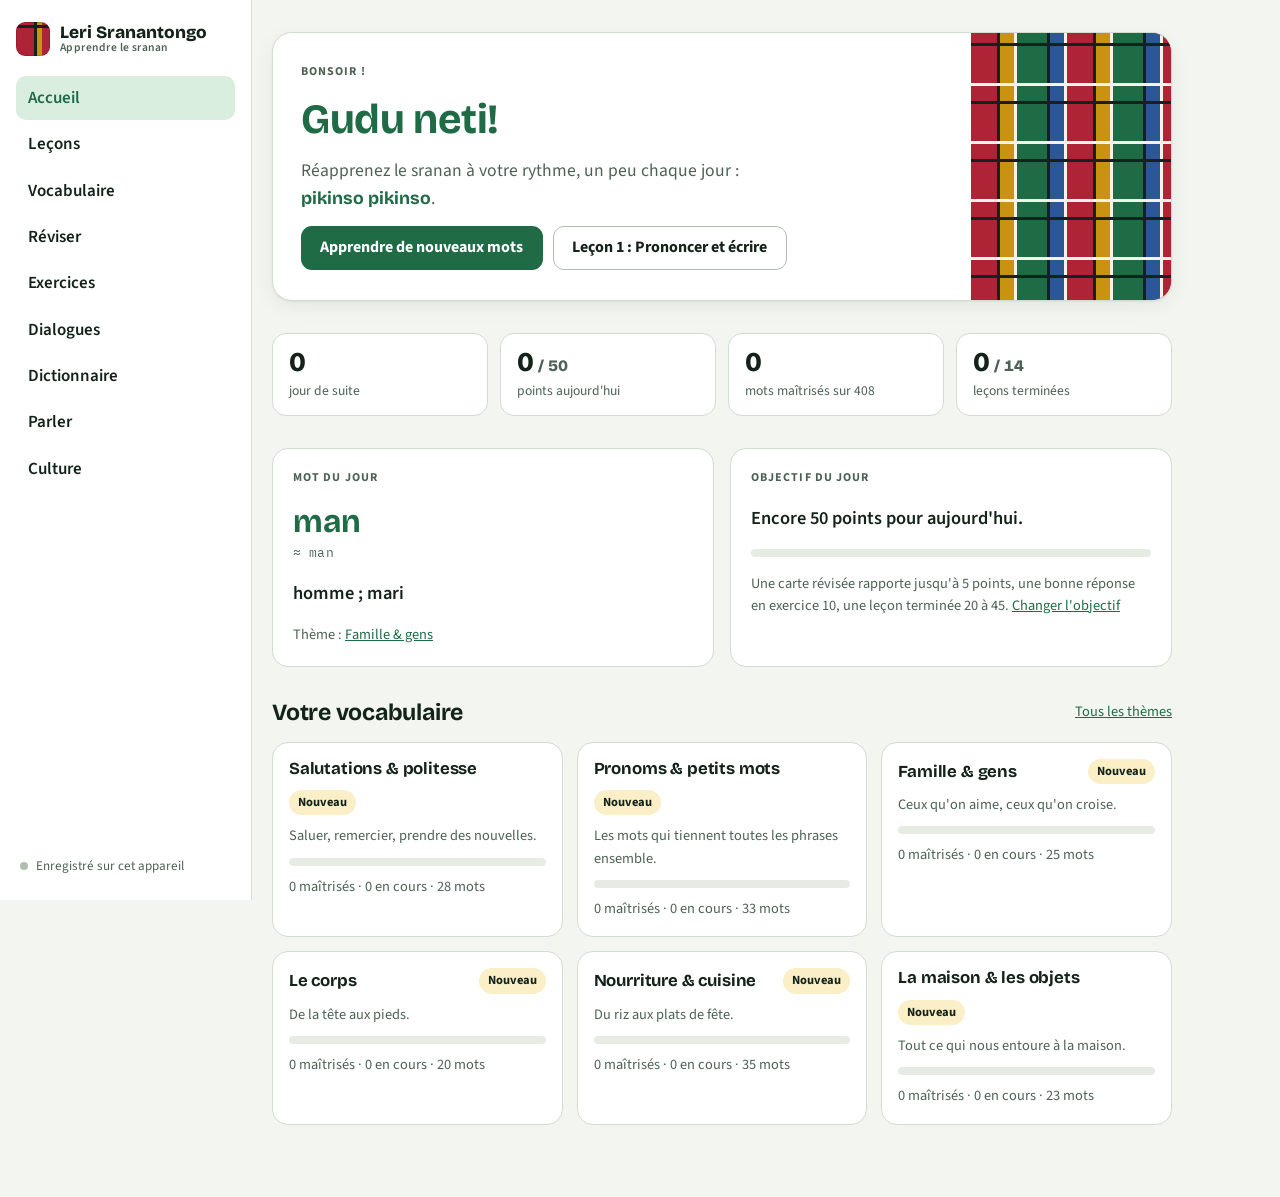
==== index.html @ 4796f10a "Ajoute Leri Sranantongo, une application pour apprendre le sranan tongo Leçons de grammaire, 408 mot" ====
<!doctype html>
<html lang="fr">
<head>
<meta charset="utf-8">
<meta name="viewport" content="width=device-width,initial-scale=1,viewport-fit=cover">
<style>:root{color-scheme:light;padding-top:env(safe-area-inset-top,0px);padding-bottom:env(safe-area-inset-bottom,0px)}body{margin:0;font:14px system-ui,sans-serif}img{max-width:100%}[hidden]{display:none!important}</style>
</head>
<body>
<title>Leri Sranantongo</title>
<meta name="claude:viewport-fit-sides" content="cover">
<meta name="description" content="Apprendre et réviser le sranan tongo depuis le français : leçons, vocabulaire, révision espacée, exercices, dialogues et culture du Suriname.">
<link rel="preconnect" href="https://fonts.googleapis.com">
<link rel="preconnect" href="https://fonts.gstatic.com" crossorigin>
<link rel="stylesheet" href="https://fonts.googleapis.com/css2?family=Bricolage+Grotesque:opsz,wght@12..96,500;12..96,700;12..96,800&family=Source+Sans+3:ital,wght@0,400;0,600;0,700;1,400&family=IBM+Plex+Mono:wght@400;500&display=swap">
<style>
/* Layout: application shell — a rail on wide screens, a sticky tab strip on phones.
   The one bold gesture is the pangi cloth (striped Maroon textile) on the brand mark and the home hero; everything else stays quiet. */
:root{
  --bg:#F2F5F0;
  --surface:#FFFFFF;
  --surface-2:#E6ECE4;
  --line:#D2DCD0;
  --line-strong:#AFBFAE;
  --fg:#14231A;
  --muted:#4D6255;
  --green:#1F6B45;
  --on-green:#FFFFFF;
  --green-soft:#D9EEDF;
  --red:#AE2436;
  --red-soft:#F8DFE2;
  --gold:#C99312;
  --gold-soft:#FBEFC8;
  --blue:#2B5797;
  --cloth-ink:#17211B;
  --cloth-paper:#F7F3E8;
  --focus:#C99312;
  --shadow:0 1px 2px rgba(20,35,26,.06),0 6px 20px rgba(20,35,26,.06);
  --font-display:"Bricolage Grotesque","Segoe UI",system-ui,-apple-system,sans-serif;
  --font-body:"Source Sans 3",system-ui,-apple-system,"Segoe UI",Roboto,sans-serif;
  --font-mono:"IBM Plex Mono",ui-monospace,SFMono-Regular,Menlo,Consolas,monospace;
}
@media (prefers-color-scheme: dark){
  :root:not([data-theme="light"]){
    --bg:#0D1611; --surface:#142019; --surface-2:#1B2A21; --line:#26372C; --line-strong:#3A5042;
    --fg:#E5EEE7; --muted:#9BB1A3; --green:#5DBE86; --on-green:#07130C; --green-soft:#16301F;
    --red:#EE6F7D; --red-soft:#3A1A20; --gold:#F0C446; --gold-soft:#372D12; --blue:#7EA3E0;
    --cloth-ink:#0A0F0C; --cloth-paper:#E9E3D2; --focus:#F0C446;
    --shadow:0 1px 2px rgba(0,0,0,.3),0 8px 24px rgba(0,0,0,.25);
    color-scheme:dark;
  }
}
:root[data-theme="dark"]{
  --bg:#0D1611; --surface:#142019; --surface-2:#1B2A21; --line:#26372C; --line-strong:#3A5042;
  --fg:#E5EEE7; --muted:#9BB1A3; --green:#5DBE86; --on-green:#07130C; --green-soft:#16301F;
  --red:#EE6F7D; --red-soft:#3A1A20; --gold:#F0C446; --gold-soft:#372D12; --blue:#7EA3E0;
  --cloth-ink:#0A0F0C; --cloth-paper:#E9E3D2; --focus:#F0C446;
  --shadow:0 1px 2px rgba(0,0,0,.3),0 8px 24px rgba(0,0,0,.25);
  color-scheme:dark;
}

*,*::before,*::after{box-sizing:border-box}
html{-webkit-text-size-adjust:100%}
body{background:var(--bg);color:var(--fg);font-family:var(--font-body);font-size:17px;line-height:1.55;margin:0}
h1,h2,h3{font-family:var(--font-display);line-height:1.15;text-wrap:balance;margin:0;letter-spacing:-.01em}
h1{font-size:clamp(1.9rem,4.4vw,2.6rem);font-weight:800}
h2{font-size:1.45rem;font-weight:700}
h3{font-size:1.12rem;font-weight:700}
p{margin:0}
a{color:var(--green)}
button{font:inherit;color:inherit}
:is(a,button,input,select,textarea,[tabindex]):focus-visible{outline:3px solid var(--focus);outline-offset:2px;border-radius:8px}
.muted{color:var(--muted)}
.small{font-size:.9rem}
.eyebrow{font-size:.75rem;font-weight:700;letter-spacing:.09em;text-transform:uppercase;color:var(--muted)}
.sr{font-family:var(--font-display);font-weight:700;color:var(--green)}
.pron{font-family:var(--font-mono);font-size:.8rem;color:var(--muted);letter-spacing:.01em}
.stack{display:flex;flex-direction:column;gap:16px}
.stack-lg{display:flex;flex-direction:column;gap:32px}
.row{display:flex;flex-wrap:wrap;gap:10px;align-items:center}
.spread{display:flex;flex-wrap:wrap;gap:12px;align-items:center;justify-content:space-between}
.prose{max-width:66ch}
div.prose,ol.prose{display:flex;flex-direction:column;gap:12px}
.prose b{font-weight:700}

/* Shell */
.shell{display:grid;grid-template-columns:252px minmax(0,1fr);min-height:100vh}
.rail{position:sticky;top:env(safe-area-inset-top,0px);height:100vh;align-self:start;display:flex;flex-direction:column;gap:20px;
  background:var(--surface);border-right:1px solid var(--line);
  padding-block:22px 18px;padding-left:max(16px,env(safe-area-inset-left,0px));padding-right:16px;overflow-y:auto}
.brand-row{display:flex;align-items:center;justify-content:space-between;gap:10px}
.brand{display:flex;align-items:center;gap:10px;text-decoration:none;color:var(--fg)}
.brand-mark{width:34px;height:34px;border-radius:9px;flex:none;box-shadow:inset 0 0 0 1px rgba(0,0,0,.15)}
.brand-name{font-family:var(--font-display);font-weight:800;font-size:1.08rem;line-height:1.05}
.brand-name small{display:block;font-family:var(--font-body);font-weight:600;font-size:.72rem;color:var(--muted);letter-spacing:.04em}
.nav{display:flex;flex-direction:column;gap:2px}
.nav a{display:flex;align-items:center;gap:10px;padding:9px 12px;border-radius:10px;text-decoration:none;color:var(--fg);font-weight:600;white-space:nowrap}
.nav a:hover{background:var(--surface-2)}
.nav a[aria-current="page"]{background:var(--green-soft);color:var(--green)}
.nav .badge{margin-left:auto;font-size:.72rem;font-weight:700;background:var(--red);color:#fff;border-radius:99px;padding:1px 7px;font-variant-numeric:tabular-nums}
.sync{margin-top:auto;display:flex;align-items:center;gap:8px;font-size:.82rem;color:var(--muted);background:none;border:0;padding:6px 4px;cursor:pointer;text-align:left}
.sync i{width:8px;height:8px;border-radius:50%;background:var(--line-strong);flex:none}
.sync[data-s="synced"] i{background:var(--green)}
.sync[data-s="connecting"] i,.sync[data-s="slow"] i{background:var(--gold)}
.sync[data-s="error"] i{background:var(--red)}
.view{width:100%;max-width:940px;padding-block:32px 72px;padding-left:max(20px,env(safe-area-inset-left,0px));padding-right:max(20px,env(safe-area-inset-right,0px));outline:none}

@media (max-width:860px){
  body::before{content:"";position:fixed;inset:0 0 auto;height:env(safe-area-inset-top,0px);z-index:30;background:var(--surface)}
  .shell{display:block}
  .rail{height:auto;z-index:20;gap:8px;border-right:0;border-bottom:1px solid var(--line);
    padding-block:10px 0;padding-left:max(16px,env(safe-area-inset-left,0px));padding-right:max(16px,env(safe-area-inset-right,0px));overflow:visible}
  .brand-mark{width:28px;height:28px;border-radius:7px}
  .nav{flex-direction:row;overflow-x:auto;gap:4px;padding-bottom:8px;scrollbar-width:none;margin-inline:-4px}
  .nav::-webkit-scrollbar{display:none}
  .nav a{padding:7px 12px;font-size:.95rem}
  .sync{margin-top:0;padding:4px 0}
  .sync span{display:none}
  .sync.rail-sync{display:none}
  .view{padding-block:22px 56px;padding-left:max(16px,env(safe-area-inset-left,0px));padding-right:max(16px,env(safe-area-inset-right,0px))}
}
@media (min-width:861px){ .sync.top-sync{display:none} }

/* Pangi cloth */
.cloth{
  background-color:var(--red);
  background-image:
    repeating-linear-gradient(0deg,transparent 0 22px,var(--cloth-ink) 22px 25px,transparent 25px 40px,var(--cloth-paper) 40px 43px,transparent 43px 58px),
    repeating-linear-gradient(90deg,var(--red) 0 26px,var(--cloth-ink) 26px 29px,var(--gold) 29px 43px,var(--cloth-paper) 43px 46px,var(--green) 46px 76px,var(--cloth-ink) 76px 79px,var(--blue) 79px 93px,var(--cloth-paper) 93px 96px);
}
.brand-mark.cloth{background-size:auto;background-position:-8px -6px}

/* Buttons & chips */
.btn{display:inline-flex;align-items:center;justify-content:center;gap:.5em;font-weight:700;font-size:1rem;line-height:1.1;
  padding:.78em 1.15em;border-radius:11px;border:1.5px solid transparent;background:var(--green);color:var(--on-green);cursor:pointer;text-decoration:none}
.btn:hover{filter:brightness(1.07)}
.btn.ghost{background:transparent;color:var(--fg);border-color:var(--line-strong)}
.btn.ghost:hover{background:var(--surface-2);filter:none}
.btn.danger{background:var(--red);color:#fff}
.btn.sm{padding:.5em .85em;font-size:.92rem;border-radius:9px}
.btn[disabled]{opacity:.45;cursor:not-allowed;filter:none}
.chip{display:inline-flex;align-items:center;gap:6px;padding:7px 12px;border-radius:99px;border:1.5px solid var(--line-strong);background:var(--surface);cursor:pointer;font-weight:600;font-size:.92rem}
.chip[aria-pressed="true"]{background:var(--green);border-color:var(--green);color:var(--on-green)}
.seg{display:inline-flex;border:1.5px solid var(--line-strong);border-radius:11px;overflow:hidden;flex-wrap:wrap}
.seg button{border:0;background:transparent;padding:8px 14px;font-weight:600;cursor:pointer;font-size:.92rem}
.seg button[aria-pressed="true"]{background:var(--green);color:var(--on-green)}

/* Surfaces */
.panel{background:var(--surface);border:1px solid var(--line);border-radius:16px;padding:20px}
.grid2{display:grid;grid-template-columns:repeat(2,minmax(0,1fr));gap:16px}
.grid3{display:grid;grid-template-columns:repeat(3,minmax(0,1fr));gap:14px}
@media (max-width:720px){.grid2,.grid3{grid-template-columns:minmax(0,1fr)}}
.bar{height:8px;border-radius:99px;background:var(--surface-2);overflow:hidden}
.bar>i{display:block;height:100%;background:var(--green);border-radius:99px;transition:width .4s ease}
.bar.gold>i{background:var(--gold)}
.dots{display:inline-flex;gap:3px;vertical-align:middle}
.dots i{width:7px;height:7px;border-radius:50%;background:var(--line)}
.dots i.on{background:var(--green)}
.pill{display:inline-flex;align-items:center;gap:6px;font-size:.78rem;font-weight:700;padding:3px 9px;border-radius:99px;background:var(--surface-2);color:var(--muted)}
.pill.ok{background:var(--green-soft);color:var(--green)}
.pill.new{background:var(--gold-soft);color:var(--fg)}
.pill.warn{background:var(--red-soft);color:var(--red)}
.note{border-left:3px solid var(--gold);background:var(--gold-soft);padding:12px 14px;border-radius:0 12px 12px 0}
.empty{padding:28px;text-align:center;border:1.5px dashed var(--line-strong);border-radius:16px;color:var(--muted)}

/* Home */
.hero{display:grid;grid-template-columns:minmax(0,1fr) 200px;border-radius:20px;overflow:hidden;background:var(--surface);border:1px solid var(--line);box-shadow:var(--shadow)}
.hero-text{padding:30px 28px;display:flex;flex-direction:column;gap:14px}
.hero-text .lead{font-size:1.1rem;color:var(--muted);max-width:52ch}
.hero .cloth{min-height:100%}
@media (max-width:720px){.hero{grid-template-columns:minmax(0,1fr)}.hero .cloth{min-height:64px;order:-1}.hero-text{padding:22px 18px}}
.stats{display:grid;grid-template-columns:repeat(4,minmax(0,1fr));gap:12px}
@media (max-width:720px){.stats{grid-template-columns:repeat(2,minmax(0,1fr))}}
.stat{background:var(--surface);border:1px solid var(--line);border-radius:14px;padding:14px 16px;display:flex;flex-direction:column;gap:2px}
.stat b{font-family:var(--font-display);font-size:1.7rem;font-weight:800;font-variant-numeric:tabular-nums;line-height:1.1}
.stat span{font-size:.85rem;color:var(--muted)}
.wotd .sr{font-size:2rem;line-height:1.1}
.celebr{display:grid;grid-template-columns:auto minmax(0,1fr);gap:16px;align-items:center}
.celebr .num{font-family:var(--font-display);font-weight:800;font-size:2.2rem;color:var(--red);font-variant-numeric:tabular-nums;line-height:1}
.celebr .num small{display:block;font-size:.75rem;font-family:var(--font-body);color:var(--muted);font-weight:700;letter-spacing:.06em;text-transform:uppercase}

/* Lists */
.list{display:flex;flex-direction:column;border:1px solid var(--line);border-radius:16px;background:var(--surface);overflow:hidden}
.list>*{padding:14px 18px;border-top:1px solid var(--line)}
.list>*:first-child{border-top:0}
.lrow{display:grid;grid-template-columns:minmax(0,1fr) auto;gap:12px;align-items:center;text-decoration:none;color:inherit}
a.lrow:hover{background:var(--surface-2)}
.lnum{font-family:var(--font-mono);font-size:.8rem;color:var(--muted);font-variant-numeric:tabular-nums}
.word{display:grid;grid-template-columns:minmax(0,1fr) minmax(0,1fr) auto;gap:6px 16px;align-items:baseline}
.word .sr{font-size:1.08rem}
.word .fr{min-width:0}
.word .nt{grid-column:1 / -1;font-size:.88rem;color:var(--muted)}
@media (max-width:600px){.word{grid-template-columns:minmax(0,1fr) auto}.word .dots{grid-column:2;grid-row:1}.word .fr{grid-column:1 / -1}}
.theme-card{display:flex;flex-direction:column;gap:10px;text-decoration:none;color:inherit;background:var(--surface);border:1px solid var(--line);border-radius:16px;padding:16px}
.theme-card:hover{border-color:var(--line-strong)}
.theme-card h3{font-size:1.05rem}
.letter{font-family:var(--font-display);font-weight:800;color:var(--muted);font-size:.95rem;background:var(--surface-2)!important;padding-block:6px!important}

/* Lessons */
.lesson-body h3{margin-top:10px}
.ex{list-style:none;margin:0;padding:0;display:flex;flex-direction:column;border:1px solid var(--line);border-radius:14px;background:var(--surface);overflow:hidden}
.ex li{display:grid;grid-template-columns:minmax(0,1.1fr) minmax(0,1fr);gap:4px 18px;padding:11px 16px;border-top:1px solid var(--line);align-items:baseline}
.ex li:first-child{border-top:0}
.ex .s{display:flex;flex-direction:column;gap:1px;min-width:0}
.ex .sr{font-size:1.05rem}
@media (max-width:600px){.ex li{grid-template-columns:minmax(0,1fr)}}
.tbl{overflow-x:auto;border:1px solid var(--line);border-radius:14px;background:var(--surface)}
.tbl table{border-collapse:collapse;width:100%}
.tbl th,.tbl td{padding:9px 12px;text-align:left;border-top:1px solid var(--line);vertical-align:top}
.tbl thead th{border-top:0;font-size:.8rem;text-transform:uppercase;letter-spacing:.06em;color:var(--muted);background:var(--surface-2)}
.tbl td.sr{font-size:1.02rem}

/* Exercises */
.qwrap{max-width:640px;display:flex;flex-direction:column;gap:18px}
.qhead{display:flex;align-items:center;gap:12px}
.qhead .bar{flex:1}
.qprompt{font-family:var(--font-display);font-weight:800;font-size:clamp(1.6rem,5vw,2.3rem);line-height:1.15;text-wrap:balance}
.qprompt.sr{color:var(--green)}
.opts{display:grid;gap:10px}
.opt{display:flex;align-items:center;gap:12px;width:100%;text-align:left;padding:14px 16px;border-radius:13px;border:1.5px solid var(--line-strong);background:var(--surface);cursor:pointer;font-size:1.05rem;font-weight:600}
.opt:hover:not([disabled]){border-color:var(--green)}
.opt kbd{font-family:var(--font-mono);font-size:.75rem;color:var(--muted);border:1px solid var(--line);border-radius:6px;padding:1px 6px;flex:none}
.opt.sr-opt{font-family:var(--font-display);color:var(--green)}
.opt.ok{background:var(--green-soft);border-color:var(--green)}
.opt.bad{background:var(--red-soft);border-color:var(--red)}
.opt[disabled]{cursor:default}
.feedback{padding:14px 16px;border-radius:13px;display:flex;flex-direction:column;gap:4px}
.feedback.ok{background:var(--green-soft)}
.feedback.bad{background:var(--red-soft)}
.feedback b{font-family:var(--font-display)}
.tin{width:100%;font:600 1.2rem var(--font-body);padding:14px 16px;border-radius:13px;border:1.5px solid var(--line-strong);background:var(--surface);color:var(--fg)}
.tin:focus{border-color:var(--green);outline:none}
.tokens{display:flex;flex-wrap:wrap;gap:8px;min-height:56px;padding:10px;border-radius:13px;border:1.5px dashed var(--line-strong);background:var(--surface)}
.tokens.pool{border-style:solid;background:var(--surface-2);border-color:transparent}
.tok{font-family:var(--font-display);font-weight:700;font-size:1.05rem;padding:8px 13px;border-radius:10px;border:1.5px solid var(--line-strong);background:var(--surface);color:var(--green);cursor:pointer}
.tok[disabled]{opacity:.25;cursor:default}

/* Flashcards */
.flash{min-height:260px;display:flex;flex-direction:column;justify-content:center;align-items:center;gap:12px;text-align:center;background:var(--surface);border:1px solid var(--line);border-radius:20px;padding:34px 22px;box-shadow:var(--shadow)}
.flash .big{font-family:var(--font-display);font-weight:800;font-size:clamp(2rem,7vw,3.2rem);line-height:1.1;text-wrap:balance}
.flash .big.sr{color:var(--green)}
.flash .ans{display:flex;flex-direction:column;gap:6px;align-items:center;padding-top:14px;border-top:1px solid var(--line);width:100%;max-width:440px}
.flash .ans .main{font-size:1.35rem;font-weight:700}
.grades{display:grid;grid-template-columns:repeat(3,minmax(0,1fr));gap:10px}
.grades .btn{flex-direction:column;gap:2px;padding:.8em .5em}
.grades .btn small{font-weight:600;font-size:.75rem;opacity:.85}
.g-again{background:var(--red)!important;color:#fff!important}
.g-hard{background:var(--gold)!important;color:#1a1405!important}

/* Dialogues */
.dlg{display:flex;flex-direction:column;gap:12px}
.line{display:grid;grid-template-columns:96px minmax(0,1fr);gap:12px;align-items:start}
.line .who{font-weight:700;font-size:.85rem;color:var(--muted);padding-top:12px;text-align:right}
.bubble{background:var(--surface);border:1px solid var(--line);border-radius:4px 16px 16px 16px;padding:11px 15px;display:flex;flex-direction:column;gap:3px;cursor:pointer;text-align:left;width:100%}
.line.b .bubble{background:var(--green-soft);border-color:transparent}
.bubble .sr{font-size:1.08rem}
.bubble .fr{color:var(--muted)}
.bubble .hid{color:var(--muted);font-style:italic;font-size:.9rem}
@media (max-width:600px){.line{grid-template-columns:minmax(0,1fr)}.line .who{text-align:left;padding-top:0}}

/* Talk */
.talk-log{display:flex;flex-direction:column;gap:14px}
.msg{max-width:88%;display:flex;flex-direction:column;gap:6px;padding:13px 16px;border-radius:16px}
.msg.me{align-self:flex-end;background:var(--green);color:var(--on-green);border-radius:16px 4px 16px 16px}
.msg.ai{align-self:flex-start;background:var(--surface);border:1px solid var(--line);border-radius:4px 16px 16px 16px}
.msg.ai .sr{font-size:1.1rem}
.msg .lbl{font-size:.7rem;font-weight:700;letter-spacing:.08em;text-transform:uppercase;color:var(--muted)}
.msg .tip{background:var(--gold-soft);border-radius:10px;padding:8px 11px;font-size:.95rem}
.composer{display:flex;gap:10px;align-items:flex-end}
.composer textarea{flex:1;min-width:0;resize:vertical;min-height:52px;max-height:200px;font:1.05rem/1.4 var(--font-body);padding:13px 15px;border-radius:13px;border:1.5px solid var(--line-strong);background:var(--surface);color:var(--fg)}
.composer textarea:focus{border-color:var(--green);outline:none}
.typing{color:var(--muted);font-style:italic}

/* Dico */
.search{position:relative}
.search input{width:100%;font:600 1.1rem var(--font-body);padding:14px 16px;border-radius:13px;border:1.5px solid var(--line-strong);background:var(--surface);color:var(--fg)}
.search input:focus{border-color:var(--green);outline:none}

/* Culture */
.proverb{display:flex;flex-direction:column;gap:6px;padding:18px 20px;border-radius:16px;background:var(--surface);border:1px solid var(--line)}
.proverb .sr{font-size:1.25rem;line-height:1.25}
.anthem{padding:22px;border-radius:16px;background:var(--surface);border:1px solid var(--line);display:flex;flex-direction:column;gap:6px}
.anthem .sr{font-size:1.3rem;line-height:1.3}

@media (prefers-reduced-motion:reduce){*{transition:none!important;animation:none!important}}
.fade{animation:fade .25s ease}
@keyframes fade{from{opacity:.4;transform:translateY(4px)}to{opacity:1;transform:none}}
</style>

<div class="shell">
  <aside class="rail">
    <div class="brand-row">
      <a class="brand" href="#accueil" aria-label="Leri Sranantongo, accueil">
        <span class="brand-mark cloth" aria-hidden="true"></span>
        <span class="brand-name">Leri Sranantongo<small>Apprendre le sranan</small></span>
      </a>
      <button class="sync top-sync" type="button" data-act="go-settings" data-s="local" title="Où est enregistrée ma progression ?"><i></i><span></span></button>
    </div>
    <nav class="nav" id="nav" aria-label="Sections"></nav>
    <button class="sync rail-sync" type="button" data-act="go-settings" data-s="local"><i></i><span>Enregistré sur cet appareil</span></button>
  </aside>
  <main id="view" class="view" tabindex="-1">
    <noscript><p>Leri Sranantongo a besoin de JavaScript pour fonctionner.</p></noscript>
  </main>
</div>

<script>
/* =========================================================================
   CONTENU — orthographe officielle du sranan (1986).
   Format d'un mot : [sranan, français, note facultative]
   ========================================================================= */
const THEMES = [
 { id:"salut", name:"Salutations & politesse", lead:"Saluer, remercier, prendre des nouvelles.", words:[
  ["odi","bonjour, salut"],
  ["fa waka?","comment ça va ?","litt. « comment ça marche ? »"],
  ["fa yu tan?","comment vas-tu ?","litt. « comment restes-tu ? »"],
  ["mi de","je vais bien","litt. « je suis là » : la réponse courante à « fa waka? »"],
  ["a bun","ça va, c'est bien"],
  ["gudu mamanten","bonjour (le matin)"],
  ["gudu bakadina","bon après-midi"],
  ["gudu neti","bonsoir, bonne nuit"],
  ["tangi","merci"],
  ["grantangi","merci beaucoup","litt. « grand merci »"],
  ["danki","merci","emprunt au néerlandais"],
  ["mi e begi yu","s'il te plaît","litt. « je te prie »"],
  ["pardon","pardon, excusez-moi"],
  ["ai","oui"],
  ["no","non"],
  ["kande","peut-être"],
  ["adyosi","au revoir"],
  ["te tamara","à demain"],
  ["te bakaten","à plus tard"],
  ["waka bun","bonne route, prends soin de toi","litt. « marche bien »"],
  ["no span","pas de souci, pas de stress"],
  ["misi","madame","titre de politesse : « misi Wilma »"],
  ["masra","monsieur ; mari","titre de politesse : « masra Ronald »"],
  ["san na yu nen?","comment t'appelles-tu ?","litt. « quel est ton nom ? »"],
  ["pe yu komoto?","d'où viens-tu ?"],
  ["pe yu e libi?","où habites-tu ?"],
  ["mi breiti fu sabi yu","enchanté(e)","litt. « je suis content(e) de te connaître »"],
  ["seni odi","passer le bonjour","« A e seni odi gi yu » : il/elle te passe le bonjour"]
 ]},
 { id:"mots", name:"Pronoms & petits mots", lead:"Les mots qui tiennent toutes les phrases ensemble.", words:[
  ["mi","je, moi ; mon, ma"],
  ["yu","tu, toi ; ton, ta"],
  ["a","il, elle (sujet)","devant un nom, « a » veut aussi dire « le, la »"],
  ["en","le, la, lui (complément) ; son, sa"],
  ["wi","nous ; notre"],
  ["unu","vous (pluriel) ; votre","forme courte : « un »"],
  ["den","ils, elles, eux ; leur","devant un nom, « den » veut aussi dire « les »"],
  ["disi","ceci ; ce…-ci"],
  ["dati","cela ; ce…-là"],
  ["dyaso","ici"],
  ["drape","là-bas"],
  ["ala","tout, tous"],
  ["ibri","chaque"],
  ["noti","rien"],
  ["nowan","aucun"],
  ["sma","personne, gens"],
  ["sani","chose"],
  ["nanga","avec ; et"],
  ["ma","mais"],
  ["efu","si (condition)"],
  ["bika","parce que"],
  ["di","quand (dans le passé)"],
  ["te","quand (au futur) ; jusqu'à"],
  ["dan","alors, ensuite"],
  ["fu","de ; pour"],
  ["gi","pour, à (au profit de)","c'est aussi le verbe « donner »"],
  ["tu","aussi","c'est aussi le chiffre 2"],
  ["moro","plus, davantage"],
  ["pikinso","un peu"],
  ["furu","beaucoup ; plein"],
  ["tumsi","trop"],
  ["nomo","seulement ; ne… plus"],
  ["ete","encore ; pas encore (avec « no »)"]
 ]},
 { id:"famille", name:"Famille & gens", lead:"Ceux qu'on aime, ceux qu'on croise.", words:[
  ["mama","mère, maman"],
  ["papa","père, papa"],
  ["brada","frère"],
  ["sisa","sœur"],
  ["pikin","enfant"],
  ["manpikin","fils ; garçon"],
  ["umapikin","fille"],
  ["granmama","grand-mère"],
  ["granpapa","grand-père"],
  ["omu","oncle"],
  ["tanta","tante"],
  ["famiri","famille"],
  ["wefi","épouse"],
  ["man","homme ; mari"],
  ["uma","femme"],
  ["boi","garçon, jeune homme"],
  ["mati","ami, amie"],
  ["bigisma","adulte, aîné(e)","litt. « grande personne »"],
  ["afo","arrière-grand-parent, ancêtre"],
  ["bakapikin","descendant(s)","litt. « enfants d'après »"],
  ["leriman","enseignant(e)","litt. « personne qui enseigne »"],
  ["datra","médecin"],
  ["wrokoman","travailleur, ouvrier"],
  ["kweki","élever (un enfant)"],
  ["trow","se marier"]
 ]},
 { id:"corps", name:"Le corps", lead:"De la tête aux pieds.", words:[
  ["skin","corps","« skin » désigne le corps entier, pas seulement la peau"],
  ["ede","tête"],
  ["wiwiri","cheveux ; poils","veut aussi dire « feuilles, herbes »"],
  ["fesi","visage"],
  ["ai","œil, yeux"],
  ["yesi","oreille"],
  ["noso","nez"],
  ["mofo","bouche"],
  ["tifi","dent(s)"],
  ["tongo","langue (organe et langage)","Sranantongo = « la langue du Suriname »"],
  ["neki","cou ; gorge"],
  ["anu","main ; bras"],
  ["finga","doigt"],
  ["bere","ventre"],
  ["baka","dos"],
  ["futu","pied ; jambe"],
  ["kindi","genou"],
  ["ati","cœur"],
  ["brudu","sang"],
  ["bonyo","os"]
 ]},
 { id:"repas", name:"Nourriture & cuisine", lead:"Du riz aux plats de fête.", words:[
  ["nyan","nourriture ; manger","« nyan » est à la fois le nom et le verbe"],
  ["dringi","boire ; boisson"],
  ["watra","eau"],
  ["brede","pain"],
  ["aleisi","riz"],
  ["fisi","poisson"],
  ["meti","viande","veut aussi dire « animal »"],
  ["fowru","poulet","veut aussi dire « oiseau »"],
  ["eksi","œuf"],
  ["merki","lait"],
  ["kofi","café"],
  ["sukru","sucre"],
  ["sowtu","sel ; salé"],
  ["pepre","piment"],
  ["oli","huile"],
  ["bana","banane plantain"],
  ["bakba","banane (douce)"],
  ["manya","mangue"],
  ["kokronoto","noix de coco"],
  ["pinda","cacahuète, arachide"],
  ["kasaba","manioc"],
  ["gruntu","légumes"],
  ["froktu","fruit(s)"],
  ["brafu","soupe, bouillon"],
  ["pindabrafu","soupe d'arachide","la « pindasoep », souvent servie avec du tomtom"],
  ["tomtom","tomtom (boulettes de banane plantain pilée)"],
  ["pom","pom (plat au four de tayer et de poulet)","le grand plat des anniversaires"],
  ["moksi aleisi","riz mélangé (avec viande et légumes)","litt. « riz mélangé »"],
  ["roti","roti (galette garnie de curry)","apport hindoustani"],
  ["bami","bami (nouilles sautées)","apport javanais"],
  ["bori","cuisiner, faire cuire"],
  ["switi","sucré ; délicieux, agréable"],
  ["swa","aigre"],
  ["bita","amer"],
  ["angri","faim ; avoir faim"]
 ]},
 { id:"maison", name:"La maison & les objets", lead:"Tout ce qui nous entoure à la maison.", words:[
  ["oso","maison"],
  ["doro","porte ; dehors","« na doro » : dehors"],
  ["fensre","fenêtre"],
  ["kamra","chambre, pièce"],
  ["kukru","cuisine"],
  ["dyari","cour, jardin"],
  ["tafra","table"],
  ["sturu","chaise"],
  ["bangi","banc"],
  ["bedi","lit"],
  ["lampu","lampe"],
  ["buku","livre"],
  ["papira","papier"],
  ["glasi","verre"],
  ["batra","bouteille"],
  ["sopo","savon"],
  ["spikri","miroir"],
  ["sroto","clé ; serrure"],
  ["krosi","vêtement(s)"],
  ["susu","chaussure(s)"],
  ["moni","argent"],
  ["faya","feu"],
  ["tiki","bâton"]
 ]},
 { id:"nature", name:"Lieux & nature", lead:"Du fleuve à la ville, le pays.", words:[
  ["kondre","pays ; village"],
  ["foto","ville ; Paramaribo","« go na foto » : aller en ville"],
  ["Sranan","le Suriname"],
  ["Bakrakondre","les Pays-Bas","litt. « le pays des Blancs »"],
  ["busi","forêt, brousse"],
  ["liba","rivière, fleuve"],
  ["kriki","crique"],
  ["se","mer"],
  ["son","soleil"],
  ["mun","lune","veut aussi dire « mois »"],
  ["stari","étoile"],
  ["alen","pluie"],
  ["winti","vent","désigne aussi la religion afro-surinamaise"],
  ["loktu","ciel, air"],
  ["gron","terre, sol"],
  ["ston","pierre"],
  ["santi","sable"],
  ["bon","arbre"],
  ["pasi","chemin, route"],
  ["strati","rue"],
  ["wowoyo","marché"],
  ["wenkri","boutique, magasin"],
  ["skoro","école"],
  ["kerki","église"],
  ["farawe","loin"],
  ["krosibei","près"]
 ]},
 { id:"animaux", name:"Les animaux", lead:"De la cour à la forêt amazonienne.", words:[
  ["dagu","chien"],
  ["puspusi","chat"],
  ["fowru","oiseau ; volaille"],
  ["kakafowru","coq"],
  ["kaw","vache"],
  ["agu","cochon"],
  ["asi","cheval"],
  ["kabritu","chèvre"],
  ["skapu","mouton"],
  ["pingo","pécari (cochon sauvage)"],
  ["sneki","serpent"],
  ["aboma","boa, anaconda"],
  ["todo","crapaud"],
  ["krabu","crabe"],
  ["kaiman","caïman"],
  ["sekrepatu","tortue"],
  ["tigri","jaguar","litt. « tigre »"],
  ["keskesi","singe-écureuil"],
  ["mira","fourmi"],
  ["maskita","moustique"],
  ["kakalaka","cafard"],
  ["alata","rat"],
  ["anansi","araignée","et Anansi, le héros rusé des contes (anansitori)"],
  ["kapasi","tatou"]
 ]},
 { id:"verbes", name:"Verbes essentiels", lead:"Les verbes ne se conjuguent jamais : apprenez-les une fois pour toutes.", words:[
  ["de","être (quelque part), exister"],
  ["na","être (quelqu'un, quelque chose)","aussi la préposition « à, dans »"],
  ["abi","avoir"],
  ["du","faire"],
  ["meki","fabriquer, faire"],
  ["go","aller"],
  ["kon","venir"],
  ["waka","marcher"],
  ["lon","courir"],
  ["sidon","s'asseoir"],
  ["tanapu","se tenir debout"],
  ["opo","se lever ; ouvrir ; soulever"],
  ["tapu","fermer","« na tapu » : sur"],
  ["sribi","dormir"],
  ["taki","parler, dire"],
  ["arki","écouter"],
  ["yere","entendre"],
  ["luku","regarder"],
  ["si","voir"],
  ["sabi","savoir, connaître"],
  ["ferstan","comprendre"],
  ["denki","penser"],
  ["wani","vouloir"],
  ["lobi","aimer ; amour"],
  ["kan","pouvoir"],
  ["musu","devoir"],
  ["gi","donner"],
  ["teki","prendre"],
  ["tyari","porter, apporter"],
  ["bai","acheter"],
  ["seri","vendre"],
  ["pai","payer"],
  ["kosti","coûter"],
  ["wroko","travailler ; travail"],
  ["leri","apprendre ; enseigner"],
  ["leisi","lire"],
  ["skrifi","écrire"],
  ["singi","chanter"],
  ["dansi","danser"],
  ["prei","jouer"],
  ["wasi","laver"],
  ["suku","chercher"],
  ["feni","trouver"],
  ["lasi","perdre"],
  ["kari","appeler"],
  ["aksi","demander"],
  ["piki","répondre"],
  ["yepi","aider"],
  ["wakti","attendre"],
  ["libi","vivre, habiter ; quitter"],
  ["gwe","partir, s'en aller"],
  ["kisi","attraper ; recevoir"],
  ["bigin","commencer"],
  ["kaba","finir","en fin de phrase : « déjà »"],
  ["tan","rester"],
  ["drai","tourner"],
  ["fadon","tomber"],
  ["broko","casser"],
  ["bribi","croire"],
  ["membre","se souvenir"],
  ["frigiti","oublier"],
  ["firi","sentir, ressentir"],
  ["sori","montrer"],
  ["koti","couper","Keti Koti = « chaînes coupées »"],
  ["krei","pleurer"],
  ["lafu","rire"],
  ["pasa","passer ; se passer"],
  ["dede","mourir ; mort"]
 ]},
 { id:"adjectifs", name:"Décrire & ressentir", lead:"Adjectifs et émotions — qui se comportent comme des verbes.", words:[
  ["bigi","grand, gros"],
  ["pikin","petit"],
  ["bun","bon, bien"],
  ["ogri","mauvais, méchant"],
  ["moi","beau, belle, joli"],
  ["langa","long ; grand (de taille)"],
  ["syatu","court"],
  ["fatu","gros, gras"],
  ["mangri","maigre"],
  ["owru","vieux, vieille"],
  ["nyun","nouveau, neuf"],
  ["yongu","jeune"],
  ["waran","chaud"],
  ["kowru","froid"],
  ["tranga","fort ; dur"],
  ["swaki","faible"],
  ["esi","vite, rapide"],
  ["safri","lentement, doucement"],
  ["krin","propre ; clair"],
  ["doti","sale","veut aussi dire « terre, saleté »"],
  ["ebi","lourd"],
  ["leigi","vide"],
  ["diri","cher"],
  ["bunkopu","bon marché"],
  ["siki","malade ; maladie"],
  ["weri","fatigué(e)"],
  ["breiti","content(e), heureux"],
  ["sari","triste"],
  ["koni","malin, rusé"],
  ["hei","haut"],
  ["dipi","profond"],
  ["bradi","large"],
  ["kruktu","tordu","« kruktu anu » : main gauche"],
  ["leti","juste, droit","« leti anu » : main droite"],
  ["lati","en retard, tard"],
  ["fruku","tôt"],
  ["atibron","colère ; être en colère","litt. « cœur qui brûle »"],
  ["frede","peur ; avoir peur"],
  ["syen","honte"],
  ["prisiri","joie, plaisir"]
 ]},
 { id:"couleurs", name:"Les couleurs", lead:"Les couleurs de base.", words:[
  ["weti","blanc"],
  ["blaka","noir"],
  ["redi","rouge"],
  ["geri","jaune"],
  ["blaw","bleu"],
  ["grun","vert"]
 ]},
 { id:"nombres", name:"Les nombres", lead:"Compter, payer, dire son âge.", words:[
  ["wan","un (1)"],
  ["tu","deux (2)"],
  ["dri","trois (3)"],
  ["fo","quatre (4)"],
  ["feifi","cinq (5)"],
  ["siksi","six (6)"],
  ["seibi","sept (7)"],
  ["aiti","huit (8)"],
  ["neigi","neuf (9)"],
  ["tin","dix (10)"],
  ["erfu","onze (11)","emprunt au néerlandais « elf »"],
  ["twarfu","douze (12)","emprunt au néerlandais « twaalf »"],
  ["tin na dri","treize (13)","litt. « dix et trois »"],
  ["tin na feifi","quinze (15)"],
  ["tutenti","vingt (20)"],
  ["tutenti na wan","vingt et un (21)"],
  ["dritenti","trente (30)"],
  ["fotenti","quarante (40)"],
  ["feifitenti","cinquante (50)"],
  ["hondro","cent (100)"],
  ["tu hondro","deux cents (200)"],
  ["dusun","mille (1000)"]
 ]},
 { id:"temps", name:"Le temps & les jours", lead:"Hier, aujourd'hui, demain — et la semaine.", words:[
  ["tide","aujourd'hui"],
  ["tamara","demain"],
  ["esde","hier"],
  ["now","maintenant"],
  ["dyonsro","tout de suite, bientôt"],
  ["baka","après, ensuite"],
  ["fosi","d'abord, avant ; premier"],
  ["mamanten","matin"],
  ["bakadina","après-midi","litt. « après le dîner »"],
  ["neti","nuit, soir"],
  ["dei","jour"],
  ["wiki","semaine"],
  ["mun","mois"],
  ["yari","année, an"],
  ["yuru","heure"],
  ["ten","temps, moment"],
  ["alaten","toujours"],
  ["sonten","parfois"],
  ["noiti","jamais"],
  ["ala dei","tous les jours"],
  ["Munde","lundi"],
  ["Tudewroko","mardi","litt. « deuxième jour de travail »"],
  ["Dridewroko","mercredi","litt. « troisième jour de travail »"],
  ["Fodewroko","jeudi","litt. « quatrième jour de travail »"],
  ["Freyda","vendredi"],
  ["Satra","samedi"],
  ["Sonde","dimanche"]
 ]},
 { id:"questions", name:"Poser des questions", lead:"Les mots interrogatifs, toujours en tête de phrase.", words:[
  ["san?","quoi ? que ?"],
  ["suma?","qui ?"],
  ["pe?","où ?"],
  ["oten?","quand ?"],
  ["fa?","comment ?"],
  ["fu san ede?","pourquoi ?","litt. « pour quelle tête (raison) »"],
  ["omeni?","combien ?"],
  ["sortu?","quel ? quelle sorte ?"],
  ["sortu wan?","lequel ? laquelle ?"]
 ]},
 { id:"phrases", name:"Phrases utiles", lead:"Des phrases entières, prêtes à servir.", words:[
  ["Mi no sabi.","Je ne sais pas."],
  ["Mi no e ferstan.","Je ne comprends pas."],
  ["Taki safri, mi e begi yu.","Parle lentement, s'il te plaît."],
  ["Mi e leri Sranantongo.","J'apprends le sranan."],
  ["Yu e taki Sranantongo?","Tu parles sranan ?"],
  ["Mi lobi yu.","Je t'aime."],
  ["Mi tu.","Moi aussi."],
  ["Na mi!","C'est moi !"],
  ["Omeni a e kosti?","Combien ça coûte ?"],
  ["A diri tumsi!","C'est trop cher !"],
  ["Mi angri.","J'ai faim."],
  ["Mi weri.","Je suis fatigué(e)."],
  ["A nyan switi!","C'est délicieux !"],
  ["Kon dyaso.","Viens ici."],
  ["Wakti pikinso.","Attends un peu."],
  ["San e pasa?","Que se passe-t-il ?"],
  ["Yu kan yepi mi?","Peux-tu m'aider ?"],
  ["Mi e kon.","J'arrive."],
  ["Mi breiti fu si yu.","Je suis content(e) de te voir."],
  ["Mi e go na oso.","Je rentre à la maison."],
  ["Mi de na oso.","Je suis à la maison."],
  ["Mi no abi moni.","Je n'ai pas d'argent."]
 ]}
];

/* Phrases à reconstruire */
const SENTENCES = [
 ["Mi e go na wowoyo.","Je vais au marché."],
 ["Mi wani dringi watra.","Je veux boire de l'eau."],
 ["Mi mama e bori nyan.","Ma mère prépare à manger."],
 ["Den pikin e prei na doro.","Les enfants jouent dehors."],
 ["Mi e leri Sranantongo.","J'apprends le sranan."],
 ["Mi nyan kaba.","J'ai déjà mangé."],
 ["Mi o kon tamara.","Je viendrai demain."],
 ["Esde mi ben de na oso.","Hier, j'étais à la maison."],
 ["A ben e sribi.","Il/Elle dormait."],
 ["Pe yu e libi?","Où habites-tu ?"],
 ["Mi e libi na Paramaribo.","J'habite à Paramaribo."],
 ["Yu kan yepi mi?","Peux-tu m'aider ?"],
 ["A oso bigi.","La maison est grande."],
 ["Mi brada abi wan dagu.","Mon frère a un chien."],
 ["Mi sisa na wan datra.","Ma sœur est médecin."],
 ["Tyari a buku kon.","Apporte le livre."],
 ["Mi bai wan krosi gi yu.","Je t'ai acheté un vêtement."],
 ["Den no kon esde.","Ils ne sont pas venus hier."],
 ["San yu e du?","Qu'est-ce que tu fais ?"],
 ["Fu san ede yu e krei?","Pourquoi pleures-tu ?"],
 ["A alen e kon.","La pluie arrive."],
 ["Mi weri, mi e go sribi.","Je suis fatigué(e), je vais dormir."],
 ["Mi granmama e taki Sranantongo nanga mi.","Ma grand-mère me parle en sranan."],
 ["Wi o go na liba Satra.","Nous irons à la rivière samedi."],
 ["Efu yu wani, wi kan go.","Si tu veux, nous pouvons y aller."],
 ["Mi no o frigiti yu.","Je ne t'oublierai pas."],
 ["Disi na mi oso.","C'est ma maison."],
 ["Mi mati e wakti mi.","Mon ami(e) m'attend."],
 ["A buku de na tapu a tafra.","Le livre est sur la table."],
 ["A puspusi de na ondro a bedi.","Le chat est sous le lit."],
 ["Mi e wroko ala dei.","Je travaille tous les jours."],
 ["Oten yu o kon na Sranan?","Quand viendras-tu au Suriname ?"],
 ["Mi no kon, bika mi ben siki.","Je ne suis pas venu(e), parce que j'étais malade."],
 ["Di mi kon, a ben e sribi.","Quand je suis arrivé(e), il/elle dormait."]
];

/* Choisir la bonne marque de temps */
const MARKERS = [
 ["Mi ___ nyan now.","Je suis en train de manger.","e",["e","ben","o","kaba"]],
 ["Esde mi ___ de na oso.","Hier, j'étais à la maison.","ben",["ben","o","e","no"]],
 ["Tamara mi ___ go na skoro.","Demain, j'irai à l'école.","o",["o","ben","e","kaba"]],
 ["Mi nyan ___.","J'ai déjà mangé.","kaba",["kaba","o","ben","e"]],
 ["Di mi kon, a ___ e sribi.","Quand je suis arrivé(e), il/elle dormait.","ben",["ben","o","no","kaba"]],
 ["Wi ___ go na liba Satra.","Nous irons à la rivière samedi.","o",["o","ben","kaba","e"]],
 ["Mi ___ sabi.","Je ne sais pas.","no",["no","e","o","ben"]],
 ["Den pikin ___ prei na doro.","Les enfants sont en train de jouer dehors.","e",["e","ben","kaba","o"]],
 ["A kon ___.","Il/Elle est déjà venu(e).","kaba",["kaba","o","e","no"]],
 ["Mi ___ frigiti yu.","Je ne t'oublierai pas.","no o",["no o","o no","no ben","e"]],
 ["Mi ___ siki.","J'étais malade.","ben",["ben","e","o","kaba"]],
 ["Efu mi ben abi moni, mi ___ bai wan oso.","Si j'avais de l'argent, j'achèterais une maison.","ben o",["ben o","e","kaba","no"]]
];

/* Leçons de grammaire */
const LESSONS = [
 { id:"l1", title:"Prononcer et écrire", key:"Fa waka?",
   intro:"Le sranan s'écrit selon l'orthographe officielle de 1986. Elle est très régulière : chaque lettre se prononce, et toujours de la même façon. Lisez les mots « à l'espagnole », jamais « à la française » : le <b>e</b> final se prononce, le <b>s</b> ne devient jamais « z ».",
   sections:[
    { h:"Les sons, lettre par lettre", table:{ head:["Lettre","Se prononce","Exemple","Sens"], src:[2], rows:[
      ["a","« a »","mama","mère"],
      ["e","« é » ou « è »","bere","ventre"],
      ["i","« i »","pikin","enfant"],
      ["o","« o »","oso","maison"],
      ["u","« ou »","futu","pied"],
      ["y","« y » de « yeux »","yu","tu"],
      ["w","« ou » de « oui »","waka","marcher"],
      ["s","toujours « ss »","busi","forêt"],
      ["g","toujours dur, « gu »","geri","jaune"],
      ["sy","« ch »","syen","honte"],
      ["ty","« tch »","tyari","porter"],
      ["dy","« dj »","dyari","cour, jardin"],
      ["ny","« gn » d'« agneau »","nyan","manger"],
      ["ai, ei, oi","« aï », « éï », « oï »","feifi","cinq"],
      ["n final","souvent proche du « ng » anglais","Sranan","Suriname"]
    ]}},
    { h:"Les anciennes graphies", p:"Dans les vieux livres, les chansons ou sur les réseaux sociaux, vous verrez souvent une orthographe à la néerlandaise : <i>oe</i> pour <b>u</b>, <i>j</i> pour <b>y</b>, <i>tj</i> pour <b>ty</b>, <i>dj</i> pour <b>dy</b>. Ainsi « joe » = <b>yu</b>, « tjari » = <b>tyari</b>, « Sranang » = <b>Sranan</b>." }
   ],
   tip:"Dans cette appli, chaque mot est suivi d'une <b>prononciation approchée</b> écrite à la française (par exemple <span class=\"sr\">fa waka</span> ≈ <i>fa ouaka</i>). C'est une béquille : rien ne remplace l'oreille. Faites-vous lire les mots par vos proches.",
   quiz:[
    {q:"Comment se prononce le « u » de « futu » (pied) ?",o:["« ou », comme dans « fou »","« u », comme dans « tu »","« eu », comme dans « feu »"],x:"En sranan, u = « ou » : futu ≈ « foutou »."},
    {q:"« tyari » (porter) se prononce :",o:["« tchari »","« tiari »","« chari »"],x:"ty = « tch »."},
    {q:"Dans « oso » (maison), le « s » se prononce :",o:["« ss »","« z »","« ch »"],x:"Le s est toujours sourd : « osso »."},
    {q:"Dans un vieux texte, « joe » correspond à :",o:["yu (tu)","yo","dyu"],x:"L'ancienne graphie néerlandaise écrivait j pour y et oe pour u."},
    {q:"Le « e » final de « bere » (ventre) :",o:["se prononce, comme « é »","est muet, comme en français","se prononce « eu »"],x:"Toutes les lettres se prononcent : « béré »."}
   ]},
 { id:"l2", title:"Les pronoms", key:"Mi lobi yu.",
   intro:"Les pronoms sranan ne changent pas selon le genre : <b>a</b> veut dire « il » aussi bien qu'« elle ». La plupart servent à la fois de sujet, de complément et de possessif.",
   sections:[
    { h:"Le tableau à connaître", table:{ head:["","Sujet","Complément","Possessif"], src:[1,2,3], rows:[
      ["je, moi","mi","mi","mi"],
      ["tu, toi","yu","yu","yu"],
      ["il, elle","a","en","en"],
      ["nous","wi","wi","wi"],
      ["vous","unu","unu","unu"],
      ["ils, elles","den","den","den"]
    ]}},
    { h:"En phrases", ex:[
      ["Mi lobi yu.","Je t'aime."],
      ["Yu lobi mi.","Tu m'aimes."],
      ["A e kon.","Il/Elle arrive."],
      ["Mi si en.","Je l'ai vu(e)."],
      ["En mama e bori.","Sa mère cuisine."],
      ["Wi oso moi.","Notre maison est belle."],
      ["Den e prei.","Ils/Elles jouent."]
    ]}
   ],
   tip:"Seul le sujet « il/elle » a une forme à part : <b>a</b>. Partout ailleurs, on dit <b>en</b>. Pour insister : <span class=\"sr\">Na mi!</span> (C'est moi !), <span class=\"sr\">Mi tu.</span> (Moi aussi.)",
   quiz:[
    {q:"Comment dit-on « nous » ?",o:["wi","unu","den"]},
    {q:"« Je l'aime » se dit :",o:["Mi lobi en.","Mi lobi a.","En lobi mi."],x:"Après le verbe, « le/la » se dit en."},
    {q:"« a » (sujet) peut vouloir dire :",o:["il ou elle","seulement « il »","nous"]},
    {q:"« unu » veut dire :",o:["vous (pluriel)","ils, elles","nous"]},
    {q:"« Sa maison » se dit :",o:["en oso","a oso","mi oso"],x:"a oso = la maison ; en oso = sa maison."}
   ]},
 { id:"l3", title:"Être : de, na… ou rien", key:"Mi de na oso.",
   intro:"Le français n'a qu'un verbe « être ». Le sranan en utilise deux, et parfois aucun.",
   sections:[
    { h:"1. de : être quelque part, exister", ex:[
      ["Mi de na oso.","Je suis à la maison."],
      ["Pe yu de?","Où es-tu ?"],
      ["A buku de na tapu a tafra.","Le livre est sur la table."],
      ["Mi de.","Je vais bien (litt. « je suis là »)."]
    ]},
    { h:"2. na : être quelqu'un ou quelque chose", ex:[
      ["Mi na wan leriman.","Je suis enseignant(e)."],
      ["Disi na mi oso.","C'est ma maison."],
      ["Suma na dati?","Qui est-ce ?"],
      ["Na mi!","C'est moi !"]
    ]},
    { h:"3. Rien du tout devant un adjectif", p:"Les adjectifs se comportent comme des verbes : on ne met ni <b>de</b> ni <b>na</b>.", ex:[
      ["A oso bigi.","La maison est grande."],
      ["Mi weri.","Je suis fatigué(e)."],
      ["A nyan switi!","Le repas est délicieux !"],
      ["Mi mama siki.","Ma mère est malade."]
    ]}
   ],
   tip:"Comme ce sont des verbes, les adjectifs prennent aussi les marques de temps : <span class=\"sr\">Mi ben siki.</span> (J'étais malade.)",
   quiz:[
    {q:"« Je suis à la maison » :",o:["Mi de na oso.","Mi na oso.","Mi oso."],x:"Un lieu → de."},
    {q:"« C'est mon frère » :",o:["Disi na mi brada.","Disi de mi brada.","Disi mi brada de."],x:"Une identité → na."},
    {q:"« Je suis fatigué(e) » :",o:["Mi weri.","Mi na weri.","Weri mi."],x:"Pas de verbe « être » devant un adjectif."},
    {q:"Quel mot pour « je suis enseignant(e) » ?",o:["na","de","e"]},
    {q:"« La maison est grande » :",o:["A oso bigi.","A oso na bigi.","A bigi oso."],x:"A bigi oso = « la grande maison » : ce n'est pas une phrase."}
   ]},
 { id:"l4", title:"Le présent : la marque « e »", key:"Mi e nyan.",
   intro:"Le verbe sranan ne se conjugue jamais : il ne change pas selon la personne. Le temps est indiqué par de petits mots placés <b>devant</b> le verbe. Le premier : <b>e</b>, pour une action en cours ou une habitude.",
   sections:[
    { h:"Action en cours ou habituelle", ex:[
      ["Mi e nyan.","Je mange / je suis en train de manger."],
      ["Yu e taki Sranantongo?","Tu parles sranan ?"],
      ["Ala dei a e wroko.","Il/Elle travaille tous les jours."],
      ["Den pikin e prei na doro.","Les enfants jouent dehors."]
    ]},
    { h:"Les verbes d'état s'en passent", p:"Avec les verbes qui décrivent un état (savoir, aimer, vouloir, avoir…), le verbe seul suffit au présent.", ex:[
      ["Mi sabi.","Je sais."],
      ["Mi lobi yu.","Je t'aime."],
      ["Mi wani watra.","Je veux de l'eau."],
      ["A abi tu pikin.","Il/Elle a deux enfants."]
    ]}
   ],
   tip:"Attention : un verbe d'action <b>sans</b> « e » parle d'une action terminée. <span class=\"sr\">Mi nyan.</span> = j'ai mangé (voir la leçon suivante).",
   quiz:[
    {q:"« Je suis en train de manger » :",o:["Mi e nyan.","Mi nyan.","Mi ben nyan."]},
    {q:"Où se place « e » ?",o:["juste devant le verbe","juste après le verbe","en fin de phrase"]},
    {q:"« Je sais » :",o:["Mi sabi.","Mi sabi e.","E mi sabi."],x:"Verbe d'état : pas besoin de « e »."},
    {q:"« Les enfants jouent dehors » :",o:["Den pikin e prei na doro.","Den pikin prei e na doro.","Pikin den e prei na doro."]},
    {q:"Le verbe change-t-il avec la personne (je, tu, il…) ?",o:["Non, jamais","Oui, comme en français","Seulement au pluriel"]}
   ]},
 { id:"l5", title:"Le passé : verbe seul, « ben », « kaba »", key:"Mi nyan kaba.",
   intro:"Trois outils suffisent pour parler du passé.",
   sections:[
    { h:"Verbe d'action seul = c'est fait", ex:[
      ["Mi nyan.","J'ai mangé."],
      ["A kon esde.","Il/Elle est venu(e) hier."],
      ["Mi bai wan krosi.","J'ai acheté un vêtement."]
    ]},
    { h:"ben = c'était avant", p:"<b>ben</b> place la phrase dans le passé, surtout pour les états et pour ce qui précède un autre moment passé.", ex:[
      ["Mi ben siki.","J'étais malade."],
      ["Esde mi ben de na oso.","Hier, j'étais à la maison."],
      ["Mi ben lobi en.","Je l'aimais."]
    ]},
    { h:"ben e = l'imparfait", ex:[
      ["A ben e sribi.","Il/Elle dormait."],
      ["Di mi kon, den ben e nyan.","Quand je suis arrivé(e), ils mangeaient."]
    ]},
    { h:"kaba = déjà", p:"<b>kaba</b> (« finir ») placé en fin de phrase veut dire « déjà ».", ex:[
      ["Mi nyan kaba.","J'ai déjà mangé."],
      ["A gwe kaba.","Il/Elle est déjà parti(e)."]
    ]}
   ],
   tip:"Pour réviser cette leçon, l'exercice « Choisir la bonne marque de temps » dans <a href=\"#exercices\">Exercices</a> est fait pour vous.",
   quiz:[
    {q:"« J'étais malade » :",o:["Mi ben siki.","Mi e siki.","Mi o siki."]},
    {q:"« Il dormait » :",o:["A ben e sribi.","A sribi.","A o sribi."]},
    {q:"« J'ai déjà mangé » :",o:["Mi nyan kaba.","Mi e nyan.","Mi o nyan."]},
    {q:"« Mi bai wan krosi » veut dire :",o:["J'ai acheté un vêtement.","J'achète un vêtement en ce moment.","J'achèterai un vêtement."],x:"Verbe d'action seul = action terminée."},
    {q:"Que signifie « kaba » en fin de phrase ?",o:["déjà","demain","pas encore"]}
   ]},
 { id:"l6", title:"Le futur et le conditionnel", key:"Mi o kon tamara.",
   intro:"<b>o</b> est le futur de tous les jours. <b>sa</b> est un futur plus soutenu, souvent une promesse. <b>ben o</b> donne le conditionnel.",
   sections:[
    { h:"o et sa : le futur", ex:[
      ["Mi o kon tamara.","Je viendrai demain."],
      ["Wi o go na liba.","Nous irons à la rivière."],
      ["A sa kon.","Il/Elle viendra."]
    ]},
    { h:"ben o : « je ferais »", ex:[
      ["Mi ben o kon, ma mi ben siki.","Je serais venu(e), mais j'étais malade."],
      ["Efu mi ben abi moni, mi ben o bai wan oso.","Si j'avais de l'argent, j'achèterais une maison."]
    ]}
   ],
   tip:"Récapitulons : <b>e</b> = en cours, <b>ben</b> = passé, <b>o</b> = futur, <b>ben o</b> = conditionnel, <b>kaba</b> = déjà. Avec ces cinq mots, vous pouvez tout dire.",
   quiz:[
    {q:"« Je viendrai demain » :",o:["Mi o kon tamara.","Mi ben kon tamara.","Mi kon kaba tamara."]},
    {q:"« Nous irons à la rivière samedi » :",o:["Wi o go na liba Satra.","Wi ben go na liba Satra.","Wi go kaba na liba Satra."]},
    {q:"« ben o » sert à exprimer :",o:["le conditionnel (je ferais)","le passé composé","l'impératif"]},
    {q:"« Si j'avais de l'argent, j'achèterais une maison » :",o:["Efu mi ben abi moni, mi ben o bai wan oso.","Efu mi abi moni, mi bai wan oso kaba.","Efu mi o abi moni, mi e bai wan oso."]}
   ]},
 { id:"l7", title:"Dire non : « no »", key:"Mi no sabi.",
   intro:"<b>no</b> se place juste devant le verbe, et devant les marques de temps s'il y en a.",
   sections:[
    { h:"La place de « no »", ex:[
      ["Mi no sabi.","Je ne sais pas."],
      ["Mi no e ferstan.","Je ne comprends pas."],
      ["A no kon esde.","Il/Elle n'est pas venu(e) hier."],
      ["Mi no ben si en.","Je ne l'avais pas vu(e)."],
      ["Mi no o frigiti yu.","Je ne t'oublierai pas."]
    ]},
    { h:"La double négation", p:"Comme en français parlé, on cumule volontiers : <b>no … noti</b> (rien), <b>no … nowan</b> (aucun).", ex:[
      ["Mi no si noti.","Je n'ai rien vu."],
      ["Mi no abi nowan mati dyaso.","Je n'ai aucun ami ici."]
    ]}
   ],
   tip:"« No » tout seul veut aussi dire « non ». Et pour « pas encore » : <span class=\"sr\">Mi no nyan ete.</span> (Je n'ai pas encore mangé.)",
   quiz:[
    {q:"« Je ne sais pas » :",o:["Mi no sabi.","Mi sabi no.","No mi sabi."]},
    {q:"« Il n'est pas venu hier » :",o:["A no kon esde.","A kon no esde.","A kon esde no."]},
    {q:"« Je ne t'oublierai pas » :",o:["Mi no o frigiti yu.","Mi o frigiti no yu.","Mi frigiti yu no."],x:"no vient avant la marque du futur o."},
    {q:"« Mi no si noti » veut dire :",o:["Je n'ai rien vu.","J'ai tout vu.","Je ne vois pas la nuit."]}
   ]},
 { id:"l8", title:"Poser des questions", key:"San yu e du?",
   intro:"Pour une question fermée (oui/non), il suffit de monter la voix en fin de phrase : <span class=\"sr\">Yu e kon?</span> (Tu viens ?). Pour les autres, le mot interrogatif se met en tête, puis la phrase suit dans l'ordre normal.",
   sections:[
    { h:"Les mots interrogatifs", table:{ head:["Sranan","Français"], src:[0], rows:[
      ["san","quoi, que"],["suma","qui"],["pe","où"],["oten","quand"],["fa","comment"],
      ["fu san ede","pourquoi"],["omeni","combien"],["sortu","quel, quelle sorte"]
    ]}},
    { h:"En phrases", ex:[
      ["San yu e du?","Qu'est-ce que tu fais ?"],
      ["Suma na dati?","Qui est-ce ?"],
      ["Pe yu e go?","Où vas-tu ?"],
      ["Oten yu o kon?","Quand viendras-tu ?"],
      ["Fa yu tan?","Comment vas-tu ?"],
      ["Fu san ede yu e krei?","Pourquoi pleures-tu ?"],
      ["Omeni a e kosti?","Combien ça coûte ?"],
      ["Sortu wan yu wani?","Lequel veux-tu ?"]
    ]}
   ],
   quiz:[
    {q:"« Où » :",o:["pe","san","suma"]},
    {q:"« Pourquoi » :",o:["fu san ede","oten","omeni"]},
    {q:"« Qu'est-ce que tu fais ? » :",o:["San yu e du?","Suma yu e du?","Pe yu e du?"]},
    {q:"« Quand viendras-tu ? » :",o:["Oten yu o kon?","Fa yu o kon?","Omeni yu o kon?"]},
    {q:"« omeni » veut dire :",o:["combien","comment","qui"]}
   ]},
 { id:"l9", title:"Articles et pluriel", key:"den oso",
   intro:"<b>a</b> = le, la. <b>den</b> = les. <b>wan</b> = un, une. Le nom lui-même ne change jamais : pas de « s » au pluriel.",
   sections:[
    { h:"Le, les, un", ex:[
      ["a oso","la maison"],
      ["den oso","les maisons"],
      ["wan oso","une maison"],
      ["Den pikin e prei.","Les enfants jouent."]
    ]},
    { h:"Parler en général : pas d'article", ex:[
      ["Mi lobi fisi.","J'aime le poisson."],
      ["Watra bun gi yu.","L'eau, c'est bon pour toi."]
    ]},
    { h:"Ce…-ci, ce…-là", p:"On garde l'article et on ajoute <b>disi</b> ou <b>dati</b> après le nom.", ex:[
      ["a buku disi","ce livre-ci"],
      ["den oso dati","ces maisons-là"]
    ]}
   ],
   tip:"<b>den</b> veut aussi dire « ils » et « leur » : seul le contexte tranche. <span class=\"sr\">den pikin</span> = « les enfants » ou « leurs enfants ».",
   quiz:[
    {q:"« les maisons » :",o:["den oso","a osos","wan oso"]},
    {q:"« un chien » :",o:["wan dagu","a dagu","den dagu"]},
    {q:"« J'aime le poisson » (en général) :",o:["Mi lobi fisi.","Mi lobi fisis.","Mi lobi den fisi disi."]},
    {q:"« ce livre-ci » :",o:["a buku disi","a buku dati","den buku"]}
   ]},
 { id:"l10", title:"La possession", key:"mi oso",
   intro:"Le possesseur se place <b>devant</b> ce qu'il possède : <span class=\"sr\">mi oso</span> (ma maison), <span class=\"sr\">yu mama</span> (ta mère), <span class=\"sr\">en buku</span> (son livre).",
   sections:[
    { h:"Avec « fu », après le nom", p:"On peut aussi utiliser <b>fu</b> (« de, à ») après le nom, ce qui permet d'insister.", ex:[
      ["a oso fu mi","la maison à moi"],
      ["a oso fu Anna","la maison d'Anna"],
      ["Dati na fu mi.","C'est à moi."]
    ]},
    { h:"Avec un nom de personne", p:"On peut juxtaposer directement les deux noms.", ex:[
      ["Anna oso","la maison d'Anna"],
      ["Mi papa na wan datra.","Mon père est médecin."],
      ["Disi na a buku fu mi granmama.","C'est le livre de ma grand-mère."]
    ]}
   ],
   quiz:[
    {q:"« mon frère » :",o:["mi brada","brada mi","fu brada mi"]},
    {q:"« la maison d'Anna » :",o:["a oso fu Anna","Anna fu oso","a Anna oso fu"]},
    {q:"« C'est à moi » :",o:["Dati na fu mi.","Dati mi na.","Mi fu dati."]},
    {q:"« en buku » veut dire :",o:["son livre","un livre","le livre"]}
   ]},
 { id:"l11", title:"Où ? Les prépositions de lieu", key:"na tapu a tafra",
   intro:"<b>na</b> est la préposition à tout faire : à, en, chez, dans, vers. Pour préciser, on ajoute un mot de position.",
   sections:[
    { h:"na, partout", ex:[
      ["Mi e go na skoro.","Je vais à l'école."],
      ["Mi de na oso.","Je suis à la maison."],
      ["A e libi na Paramaribo.","Il/Elle habite à Paramaribo."]
    ]},
    { h:"Préciser la position", table:{ head:["Sranan","Français"], src:[0], rows:[
      ["na ini","dans"],["na tapu","sur"],["na ondro","sous"],["na fesi","devant"],["na baka","derrière"],["na sei","à côté de"]
    ]}},
    { h:"En phrases", ex:[
      ["A puspusi de na ondro a bedi.","Le chat est sous le lit."],
      ["A buku de na tapu a tafra.","Le livre est sur la table."],
      ["Mi e wakti yu na fesi a skoro.","Je t'attends devant l'école."],
      ["A dyari de na baka a oso.","Le jardin est derrière la maison."]
    ]},
    { h:"Trois autres prépositions", ex:[
      ["Mi komoto fu Sranan.","Je viens du Suriname. (fu = de)"],
      ["Mi e go nanga mi sisa.","J'y vais avec ma sœur. (nanga = avec)"],
      ["Mi bai wan sani gi yu.","Je t'ai acheté quelque chose. (gi = pour)"]
    ]}
   ],
   tip:"On entend aussi l'ordre inverse, avec le mot de position après le nom : <span class=\"sr\">na a oso ini</span> (litt. « à la maison dedans »).",
   quiz:[
    {q:"« Je vais à l'école » :",o:["Mi e go na skoro.","Mi e go fu skoro.","Mi e go gi skoro."]},
    {q:"« sur » :",o:["na tapu","na ondro","na baka"]},
    {q:"« Le chat est sous le lit » :",o:["A puspusi de na ondro a bedi.","A puspusi de na tapu a bedi.","A puspusi de na fesi a bedi."]},
    {q:"« Je viens du Suriname » :",o:["Mi komoto fu Sranan.","Mi komoto nanga Sranan.","Mi komoto gi Sranan."]}
   ]},
 { id:"l12", title:"Les verbes en série", key:"Tyari a buku kon.",
   intro:"Le sranan aime enchaîner plusieurs verbes, sans rien entre eux, là où le français utilise un seul verbe ou une préposition.",
   sections:[
    { h:"Exemples", ex:[
      ["Tyari a buku kon.","Apporte le livre. (litt. « porte le livre, viens »)"],
      ["Teki a buku go.","Emporte le livre."],
      ["A lon gwe.","Il/Elle s'est enfui(e) en courant."],
      ["Mi e go nyan.","Je vais manger."],
      ["Kon luku!","Viens voir !"],
      ["Bai wan sani gi mi.","Achète-moi quelque chose."],
      ["Taki gi mi.","Dis-moi."]
    ]}
   ],
   tip:"<b>kon</b> marque un mouvement vers celui qui parle, <b>go</b> un mouvement qui s'en éloigne, <b>gi</b> désigne celui qui en profite.",
   quiz:[
    {q:"« Apporte le livre » :",o:["Tyari a buku kon.","Tyari a buku go.","Kon a buku tyari."]},
    {q:"« Emporte le livre » :",o:["Teki a buku go.","Teki a buku kon.","Go a buku teki."]},
    {q:"« Achète-moi quelque chose » :",o:["Bai wan sani gi mi.","Bai mi gi wan sani.","Gi bai wan sani mi."]},
    {q:"Dans « tyari … kon », « kon » indique :",o:["un mouvement vers celui qui parle","le futur","une question"]}
   ]},
 { id:"l13", title:"Les nombres", key:"tutenti na feifi",
   intro:"De 1 à 10 : <span class=\"sr\">wan, tu, dri, fo, feifi, siksi, seibi, aiti, neigi, tin</span>. Onze et douze viennent du néerlandais : <span class=\"sr\">erfu</span>, <span class=\"sr\">twarfu</span>. Ensuite, on additionne avec <b>na</b> (« et ») : <span class=\"sr\">tin na dri</span> = 13.",
   sections:[
    { h:"Les dizaines et au-delà", table:{ head:["Nombre","Sranan"], src:[1], rows:[
      ["13","tin na dri"],["14","tin na fo"],["20","tutenti"],["21","tutenti na wan"],["30","dritenti"],["40","fotenti"],["50","feifitenti"],["100","hondro"],["200","tu hondro"],["1000","dusun"]
    ]}},
    { h:"En phrases", ex:[
      ["Mi abi tu brada.","J'ai deux frères."],
      ["Omeni yari yu abi?","Quel âge as-tu ?"],
      ["Mi abi tutenti na feifi yari.","J'ai vingt-cinq ans."]
    ]}
   ],
   tip:"Le nom ne prend jamais de pluriel après un nombre : <span class=\"sr\">dri pikin</span> = trois enfants.",
   quiz:[
    {q:"7 :",o:["seibi","siksi","neigi"]},
    {q:"12 :",o:["twarfu","erfu","tutenti"]},
    {q:"25 :",o:["tutenti na feifi","feifi na tutenti","feifitenti"]},
    {q:"« trois enfants » :",o:["dri pikin","dri pikins","pikin dri"]}
   ]},
 { id:"l14", title:"Relier les idées", key:"Efu yu wani…",
   intro:"Quelques petits mots permettent de construire des phrases longues : <b>di</b> = quand (au passé), <b>te</b> = quand (au futur, ou par habitude), <b>efu</b> = si, <b>bika</b> = parce que, <b>ma</b> = mais, <b>dan</b> = alors.",
   sections:[
    { h:"En phrases", ex:[
      ["Di mi kon, a ben e sribi.","Quand je suis arrivé(e), il/elle dormait."],
      ["Te mi kaba, mi o kari yu.","Quand j'aurai fini, je t'appellerai."],
      ["Efu yu wani, wi kan go.","Si tu veux, nous pouvons y aller."],
      ["Mi no kon, bika mi ben siki.","Je ne suis pas venu(e), parce que j'étais malade."],
      ["Mi wani go, ma mi no abi ten.","Je veux y aller, mais je n'ai pas le temps."]
    ]}
   ],
   tip:"<b>te</b> veut aussi dire « jusqu'à » : <span class=\"sr\">te tamara</span> = à demain (litt. « jusqu'à demain »).",
   quiz:[
    {q:"« parce que » :",o:["bika","efu","di"]},
    {q:"« Quand je suis arrivé(e) » (au passé) :",o:["Di mi kon","Te mi kon","Efu mi kon"]},
    {q:"« Si tu veux » :",o:["Efu yu wani","Bika yu wani","Di yu wani"]},
    {q:"Dans « te tamara », « te » veut dire :",o:["jusqu'à","quand","si"]}
   ]}
];

const DIALOGUES = [
 { id:"d1", title:"Au marché", sr:"Na wowoyo", lead:"Daisy achète des mangues à misi Wilma.", lines:[
  ["Daisy","Odi, misi Wilma! Fa waka?","Bonjour, madame Wilma ! Comment ça va ?"],
  ["Wilma","Mi de, mi pikin. Fa yu tan?","Je vais bien, mon enfant. Et toi ?"],
  ["Daisy","A bun, tangi. Omeni den manya e kosti?","Ça va, merci. Combien coûtent les mangues ?"],
  ["Wilma","Feifi dala.","Cinq dollars."],
  ["Daisy","A diri tumsi!","C'est trop cher !"],
  ["Wilma","No span. Fo dala, gi yu nomo.","Pas de souci. Quatre dollars, rien que pour toi."],
  ["Daisy","Grantangi! Mi o teki dri.","Merci beaucoup ! J'en prends trois."],
  ["Wilma","Yu wani wan tra sani?","Tu veux autre chose ?"],
  ["Daisy","No, tangi. Te tamara!","Non, merci. À demain !"],
  ["Wilma","Waka bun, mi pikin!","Prends soin de toi, mon enfant !"]
 ]},
 { id:"d2", title:"Faire connaissance", sr:"San na yu nen?", lead:"Daisy rencontre Rayan à une fête de famille.", lines:[
  ["Rayan","Odi! Mi nen Rayan. San na yu nen?","Salut ! Je m'appelle Rayan. Comment t'appelles-tu ?"],
  ["Daisy","Mi nen Daisy. Mi breiti fu sabi yu.","Je m'appelle Daisy. Enchantée."],
  ["Rayan","Pe yu komoto?","D'où viens-tu ?"],
  ["Daisy","Mi e libi farawe, ma mi famiri komoto fu Sranan.","J'habite loin d'ici, mais ma famille vient du Suriname."],
  ["Rayan","Yu e taki Sranantongo?","Tu parles sranan ?"],
  ["Daisy","Pikinso. Mi e leri en now.","Un peu. Je l'apprends en ce moment."],
  ["Rayan","A bun! Taki nanga mi ala dei, dan yu o leri esi.","Super ! Parle avec moi tous les jours, et tu apprendras vite."],
  ["Daisy","Grantangi! Te bakaten.","Merci beaucoup ! À plus tard."]
 ]},
 { id:"d3", title:"À la maison", sr:"Na oso", lead:"La grand-mère de Daisy a préparé le repas.", lines:[
  ["Granmama","Daisy, yu nyan kaba?","Daisy, tu as déjà mangé ?"],
  ["Daisy","No, granmama. Mi angri!","Non, mamie. J'ai faim !"],
  ["Granmama","Mi bori pindabrafu nanga tomtom.","J'ai fait de la soupe d'arachide avec du tomtom."],
  ["Daisy","Switi! Mi lobi pindabrafu.","Miam ! J'adore la soupe d'arachide."],
  ["Granmama","Fosi yu musu wasi yu anu.","D'abord, tu dois te laver les mains."],
  ["Daisy","Ai, granmama. Mi e go now.","Oui, mamie. J'y vais tout de suite."],
  ["Granmama","Tyari den glasi kon tu.","Apporte aussi les verres."],
  ["Daisy","Granmama, a nyan switi! Grantangi.","Mamie, c'est délicieux ! Merci beaucoup."]
 ]},
 { id:"d4", title:"Demander son chemin", sr:"Pe a wowoyo de?", lead:"Daisy cherche le marché dans les rues de Paramaribo.", lines:[
  ["Daisy","Pardon, masra. Pe a wowoyo de?","Excusez-moi, monsieur. Où est le marché ?"],
  ["Masra","A no farawe. Waka go stret, dan drai na yu kruktu anu.","Ce n'est pas loin. Allez tout droit, puis tournez à gauche."],
  ["Daisy","Mi musu waka langa?","Je dois marcher longtemps ?"],
  ["Masra","No, feifi minut nomo.","Non, cinq minutes seulement."],
  ["Daisy","Grantangi, masra!","Merci beaucoup, monsieur !"],
  ["Masra","Waka bun!","Bonne route !"]
 ]},
 { id:"d5", title:"Au téléphone avec tata", sr:"Odi tanta!", lead:"Daisy appelle sa tante qui vit au Suriname.", lines:[
  ["Daisy","Odi tanta! Fa yu tan?","Bonjour, tata ! Comment vas-tu ?"],
  ["Tanta","Mi de, mi pikin. Fa yu mama e tan?","Je vais bien, mon enfant. Comment va ta mère ?"],
  ["Daisy","A bun. A e seni odi gi yu.","Elle va bien. Elle te passe le bonjour."],
  ["Tanta","Tangi. Oten yu o kon na Sranan?","Merci. Quand viendras-tu au Suriname ?"],
  ["Daisy","Kande tra yari. Mi e wroko fu dati.","Peut-être l'année prochaine. Je travaille pour ça."],
  ["Tanta","Kon! Wi o wakti yu.","Viens ! Nous t'attendrons."],
  ["Daisy","Mi lobi yu, tanta!","Je t'aime, tata !"],
  ["Tanta","Mi lobi yu tu.","Moi aussi, je t'aime."]
 ]}
];

const READING = { title:"Mi famiri", fr:"Ma famille", lines:[
 ["Mi nen Daisy.","Je m'appelle Daisy."],
 ["Mi e libi farawe fu Sranan, ma mi mama komoto fu Paramaribo.","J'habite loin du Suriname, mais ma mère vient de Paramaribo."],
 ["Ala Sonde mi granmama e bori pindabrafu nanga tomtom.","Tous les dimanches, ma grand-mère prépare de la soupe d'arachide avec du tomtom."],
 ["A nyan switi!","C'est délicieux !"],
 ["Mi granmama e taki Sranantongo nanga mi, ma mi no e ferstan ala sani ete.","Ma grand-mère me parle en sranan, mais je ne comprends pas encore tout."],
 ["Now mi e leri Sranantongo ibri dei.","Maintenant, j'apprends le sranan chaque jour."],
 ["Wan dei mi o go na Sranan nanga mi mama.","Un jour, j'irai au Suriname avec ma mère."],
 ["Mi breiti!","Je suis heureuse !"]
]};

const PROVERBS = [
 ["Pikinso pikinso, fowru e furu en bere.","Petit à petit, l'oiseau remplit son ventre.","La patience paie : c'est notre « petit à petit, l'oiseau fait son nid ». La devise idéale pour apprendre une langue."],
 ["Suma no wani yere, musu firi.","Qui ne veut pas écouter devra sentir.","Celui qui n'écoute pas les conseils en subira les conséquences. Les grands-parents le disent aux enfants têtus."],
 ["Tide fu yu, tamara fu mi.","Aujourd'hui c'est ton tour, demain le mien.","La roue tourne : aide les autres, ton tour viendra."],
 ["Ala sani abi en ten.","Chaque chose a son temps.","Un dicton simple, qui se passe de commentaire."]
];

/* =========================================================================
   APPLICATION
   ========================================================================= */
(() => {
"use strict";

const $ = (s, r = document) => r.querySelector(s);
const esc = s => String(s).replace(/[&<>"']/g, c => ({"&":"&amp;","<":"&lt;",">":"&gt;",'"':"&quot;","'":"&#39;"}[c]));
const norm = s => String(s).toLowerCase().normalize("NFD").replace(/[̀-ͯ]/g, "")
  .replace(/[?!.,;:«»"“”'’…()\[\]\-–—/]/g, " ").replace(/\s+/g, " ").trim();
const shuffle = a => { const b = a.slice(); for (let i = b.length - 1; i > 0; i--) { const j = Math.floor(Math.random() * (i + 1)); [b[i], b[j]] = [b[j], b[i]]; } return b; };
const pick = a => a[Math.floor(Math.random() * a.length)];
const DAY = 86400000;
const ymd = (d = new Date()) => d.getFullYear() + "-" + String(d.getMonth() + 1).padStart(2, "0") + "-" + String(d.getDate()).padStart(2, "0");
const plural = (n, one, many) => n + " " + (n > 1 ? many : one);

function lev(a, b) {
  if (a === b) return 0;
  const m = a.length, n = b.length; if (!m) return n; if (!n) return m;
  let prev = Array.from({length: n + 1}, (_, i) => i);
  for (let i = 1; i <= m; i++) {
    const cur = [i];
    for (let j = 1; j <= n; j++) cur[j] = Math.min(prev[j] + 1, cur[j - 1] + 1, prev[j - 1] + (a[i - 1] === b[j - 1] ? 0 : 1));
    prev = cur;
  }
  return prev[n];
}

/* Prononciation approchée, écrite pour un lecteur francophone */
function pron(s) {
  const t = String(s).toLowerCase(), isV = ch => ch !== "" && "aeiou".includes(ch);
  let out = "";
  for (let i = 0; i < t.length; i++) {
    const c = t[i], n = t[i + 1] || "", p = t[i - 1] || "", two = c + n;
    const MAP2 = {sy:"ch", ty:"tch", dy:"dj", ny:"gn", ai:"aï", ei:"éï", oi:"oï", ui:"ouï", au:"aou"};
    if (MAP2[two]) { out += MAP2[two]; i++; continue; }
    if (c === "u" || c === "w") { out += "ou"; continue; }
    if (c === "e") { out += "é"; continue; }
    if (c === "j") { out += "dj"; continue; }
    if (c === "s" && isV(p) && isV(n)) { out += "ss"; continue; }
    if (c === "g" && (n === "e" || n === "i")) { out += "gu"; continue; }
    if (c === "n" && p === "i" && !(isV(n) || n === "y")) { out += "nn"; continue; }
    out += c;
  }
  return out.replace(/[?!.]+$/,"").trim();
}

/* ---------- Vocabulaire ---------- */
const VOCAB = [], BYID = {}, FR2SR = new Map();
THEMES.forEach((t, ti) => t.words.forEach(([sr, fr, note], wi) => {
  const v = {id: t.id + ":" + sr, sr, fr, note: note || "", theme: t.id, order: ti * 1000 + wi};
  VOCAB.push(v); BYID[v.id] = v;
  const k = norm(fr); if (!FR2SR.has(k)) FR2SR.set(k, []); FR2SR.get(k).push(sr);
}));
const THEME = Object.fromEntries(THEMES.map(t => [t.id, t]));
const LESSON = Object.fromEntries(LESSONS.map(l => [l.id, l]));
const DIALOGUE = Object.fromEntries(DIALOGUES.map(d => [d.id, d]));

/* ---------- Progression (navigateur + compte Claude si disponible) ---------- */
const LS_KEY = "leri-sranantongo:v1";
function fresh() { return {v:1, epoch:0, updatedAt:0, xp:0, goal:50, newPer:10, dir:"sr", cards:{}, lessons:{}, dialogues:{}, days:{}}; }
function normalizeState(x) {
  const f = fresh();
  if (!x || typeof x !== "object") return f;
  return Object.assign(f, x, {cards: x.cards || {}, lessons: x.lessons || {}, dialogues: x.dialogues || {}, days: x.days || {}});
}
function loadLocal() { try { const s = localStorage.getItem(LS_KEY); return s ? JSON.parse(s) : null; } catch (e) { return null; } }
function saveLocal() { try { localStorage.setItem(LS_KEY, JSON.stringify(S)); } catch (e) {} }
let S = normalizeState(loadLocal());

function merge(a, b) {
  a = normalizeState(a); b = normalizeState(b);
  if ((a.epoch || 0) !== (b.epoch || 0)) return (a.epoch || 0) > (b.epoch || 0) ? a : b;
  const newer = (b.updatedAt || 0) > (a.updatedAt || 0) ? b : a;
  const m = fresh();
  m.epoch = a.epoch || 0;
  m.updatedAt = Math.max(a.updatedAt || 0, b.updatedAt || 0);
  m.xp = Math.max(a.xp || 0, b.xp || 0);
  m.goal = newer.goal; m.newPer = newer.newPer; m.dir = newer.dir;
  for (const k of new Set([...Object.keys(a.cards), ...Object.keys(b.cards)])) {
    const x = a.cards[k], y = b.cards[k];
    m.cards[k] = !x ? y : !y ? x : ((y.l || 0) > (x.l || 0) ? y : x);
  }
  for (const k of new Set([...Object.keys(a.lessons), ...Object.keys(b.lessons)])) {
    const x = a.lessons[k], y = b.lessons[k];
    m.lessons[k] = !x ? y : !y ? x : ((y.score || 0) >= (x.score || 0) ? y : x);
  }
  for (const k of new Set([...Object.keys(a.dialogues), ...Object.keys(b.dialogues)])) m.dialogues[k] = true;
  for (const k of new Set([...Object.keys(a.days), ...Object.keys(b.days)])) m.days[k] = Math.max(a.days[k] || 0, b.days[k] || 0);
  return m;
}

const sync = {ref: null, state: "local", writing: false, again: false, disabled: false, timer: null};
function setSync(st) {
  sync.state = st;
  const label = {local:"Enregistré sur cet appareil", connecting:"Synchronisation…", slow:"Synchronisation lente…", synced:"Synchronisé avec votre compte", error:"Hors ligne · enregistré ici"}[st];
  document.querySelectorAll(".sync").forEach(b => { b.dataset.s = st; const sp = b.querySelector("span"); if (sp) sp.textContent = label; b.title = label; });
}
function save() {
  S.updatedAt = Date.now();
  const cutoff = ymd(new Date(Date.now() - 400 * DAY));
  for (const k of Object.keys(S.days)) if (k < cutoff) delete S.days[k];
  saveLocal();
  clearTimeout(sync.timer); sync.timer = setTimeout(pushRemote, 1200);
}
async function pushRemote() {
  if (!sync.ref || sync.disabled) return;
  if (sync.writing) { sync.again = true; return; }
  sync.writing = true;
  try { await sync.ref.set({json: JSON.stringify(S), updatedAt: S.updatedAt}); setSync("synced"); }
  catch (e) {
    if (e && e.code === "invalid_argument") { sync.disabled = true; setSync("local"); }
    else if (e && e.code === "unavailable") setSync("error");
    else setSync("error");
  }
  sync.writing = false;
  if (sync.again) { sync.again = false; pushRemote(); }
}
async function initRemote() {
  if (!window.claude || typeof window.claude.use !== "function") return;
  try {
    const [user, db] = await Promise.all([window.claude.use("user"), window.claude.use("db")]);
    if (!user || !db) return;
    const id = await user.id();
    if (!id) return;
    sync.ref = db.doc("data/users/" + id + "/progress");
    setSync("connecting");
    let loaded = false;
    const slow = setTimeout(() => { if (!loaded) setSync("slow"); }, 10000);
    sync.ref.onSnapshot(snap => {
      if (!snap.metadata.fromCache) { loaded = true; clearTimeout(slow); }
      if (snap.exists) {
        const d = snap.data();
        try {
          const remote = JSON.parse(d.json);
          const merged = merge(S, remote);
          if (JSON.stringify(merged) !== JSON.stringify(S)) { S = merged; saveLocal(); softRender(); }
        } catch (e) {}
      }
      if (!snap.metadata.fromCache) setSync("synced");
    }, () => { loaded = true; clearTimeout(slow); setSync("error"); sync.ref = null; });
  } catch (e) {}
}

/* ---------- Cartes & révision espacée (boîtes de Leitner) ---------- */
const INTERVALS = [0, 1, 3, 7, 16, 35]; // en jours, par boîte
const card = id => S.cards[id] || null;
const isDue = c => !!c && (c.b === 0 || c.d <= Date.now());
const dueList = (theme) => VOCAB.filter(v => (!theme || v.theme === theme) && isDue(card(v.id)));
function addXP(n) { S.xp += n; const k = ymd(); S.days[k] = (S.days[k] || 0) + n; }
function grade(id, g, xp = true) {
  const now = Date.now();
  const c = Object.assign({b: 0, d: now, l: 0, r: 0, w: 0}, card(id));
  if (g === "good") { c.b = Math.min(5, c.b + 1); c.d = now + INTERVALS[c.b] * DAY; c.r++; if (xp) addXP(5); }
  else if (g === "hard") { c.b = Math.max(1, c.b); c.d = now + DAY; c.r++; if (xp) addXP(3); }
  else { c.b = 0; c.d = now; c.w++; if (xp) addXP(1); }
  c.l = now;
  S.cards[id] = c;
}
function themeStats(tid) {
  const words = VOCAB.filter(v => !tid || v.theme === tid);
  let seen = 0, mastered = 0, due = 0;
  for (const v of words) { const c = card(v.id); if (c) { seen++; if (c.b >= 4) mastered++; if (isDue(c)) due++; } }
  return {total: words.length, seen, mastered, due};
}
function streak() {
  let n = 0; const d = new Date();
  if (!(S.days[ymd(d)] > 0)) d.setDate(d.getDate() - 1);
  while (S.days[ymd(d)] > 0) { n++; d.setDate(d.getDate() - 1); }
  return n;
}
function dots(id) {
  const c = card(id), b = c ? c.b : -1;
  let h = '<span class="dots" title="' + (b < 0 ? "Pas encore vu" : "Niveau " + b + " sur 5") + '">';
  for (let i = 1; i <= 5; i++) h += '<i class="' + (b >= i ? "on" : "") + '"></i>';
  return h + "</span>";
}

/* ---------- Petits composants ---------- */
const srSpan = s => '<span class="sr">' + esc(s) + "</span>";
const pronSpan = s => '<span class="pron">≈ ' + esc(pron(s)) + "</span>";
function exList(rows) {
  return '<ul class="ex">' + rows.map(([s, f]) => '<li><span class="s">' + srSpan(s) + pronSpan(s) + '</span><span class="fr">' + esc(f) + "</span></li>").join("") + "</ul>";
}
function table(t) {
  return '<div class="tbl"><table><thead><tr>' + t.head.map(h => "<th>" + esc(h) + "</th>").join("") + "</tr></thead><tbody>" +
    t.rows.map(r => "<tr>" + r.map((c, i) => t.src.includes(i) ? '<td class="sr">' + esc(c) + "</td>" : "<td>" + esc(c) + "</td>").join("") + "</tr>").join("") +
    "</tbody></table></div>";
}
const bar = (pct, cls = "") => '<div class="bar ' + cls + '"><i style="width:' + Math.max(0, Math.min(100, pct)).toFixed(1) + '%"></i></div>';

/* ---------- Navigation ---------- */
const NAV = [
  ["accueil","Accueil"],["lecons","Leçons"],["vocab","Vocabulaire"],["reviser","Réviser"],["exercices","Exercices"],
  ["dialogues","Dialogues"],["dico","Dictionnaire"],["parler","Parler"],["culture","Culture"]
];
function navSection(h) {
  if (h.startsWith("lecon-")) return "lecons";
  if (h.startsWith("theme-")) return "vocab";
  if (h.startsWith("dialogue-")) return "dialogues";
  if (h === "reglages") return "accueil";
  return h;
}
function renderNav(h) {
  const cur = navSection(h), due = dueList().length;
  $("#nav").innerHTML = NAV.map(([id, label]) =>
    '<a href="#' + id + '"' + (id === cur ? ' aria-current="page"' : "") + ">" + esc(label) +
    (id === "reviser" && due ? '<span class="badge" aria-label="' + due + ' à réviser">' + due + "</span>" : "") + "</a>").join("");
  const active = $("#nav [aria-current]");
  if (active && window.matchMedia("(max-width:860px)").matches) active.scrollIntoView({block: "nearest", inline: "nearest"});
}

/* ---------- Vues ---------- */
function greeting() {
  const h = new Date().getHours();
  return h < 12 ? ["Gudu mamanten!","Bonjour !"] : h < 18 ? ["Gudu bakadina!","Bon après-midi !"] : ["Gudu neti!","Bonsoir !"];
}
function nextLesson() { return LESSONS.find(l => !S.lessons[l.id]) || null; }
function celebration() {
  const now = new Date(); now.setHours(0, 0, 0, 0);
  const evs = [
    {name:"Keti Koti", m:6, d:1, txt:"Le 1er juillet, « chaînes coupées » : la commémoration de l'abolition de l'esclavage au Suriname (1863)."},
    {name:"Srefidensi", m:10, d:25, txt:"Le 25 novembre, la fête de l'indépendance du Suriname (1975)."}
  ];
  let best = null;
  for (const e of evs) {
    let dt = new Date(now.getFullYear(), e.m, e.d);
    if (dt < now) dt = new Date(now.getFullYear() + 1, e.m, e.d);
    const days = Math.round((dt - now) / DAY);
    if (days <= 30 && (!best || days < best.days)) best = Object.assign({days}, e);
  }
  return best;
}
function wordOfDay() {
  const pool = VOCAB.filter(v => v.theme !== "nombres");
  const n = Math.floor(new Date(ymd() + "T12:00:00").getTime() / DAY);
  return pool[((n * 7919) % pool.length + pool.length) % pool.length];
}

function vHome() {
  const [gs, gf] = greeting();
  const st = themeStats(), due = st.due, todayXP = S.days[ymd()] || 0, nl = nextLesson();
  const w = wordOfDay(), cel = celebration();
  const reviewLabel = due ? "Réviser " + plural(due, "carte", "cartes") : (st.seen < st.total ? "Apprendre de nouveaux mots" : "Tout est révisé");
  const themesStarted = THEMES.map(t => [t, themeStats(t.id)]);
  return `
  <div class="stack-lg fade">
    <section class="hero">
      <div class="hero-text">
        <p class="eyebrow">${esc(gf)}</p>
        <h1><span class="sr">${esc(gs)}</span></h1>
        <p class="lead">Réapprenez le sranan à votre rythme, un peu chaque jour : <span class="sr">pikinso pikinso</span>.</p>
        <div class="row">
          <a class="btn" href="#reviser">${esc(reviewLabel)}</a>
          ${nl ? `<a class="btn ghost" href="#lecon-${nl.id}">Leçon ${LESSONS.indexOf(nl) + 1} : ${esc(nl.title)}</a>` : `<a class="btn ghost" href="#exercices">Faire des exercices</a>`}
        </div>
      </div>
      <div class="cloth" aria-hidden="true"></div>
    </section>

    <section class="stats" aria-label="Vos chiffres">
      <div class="stat"><b>${streak()}</b><span>${streak() > 1 ? "jours de suite" : "jour de suite"}</span></div>
      <div class="stat"><b>${todayXP}<small class="muted" style="font-size:1rem"> / ${S.goal}</small></b><span>points aujourd'hui</span></div>
      <div class="stat"><b>${st.mastered}</b><span>mots maîtrisés sur ${st.total}</span></div>
      <div class="stat"><b>${Object.keys(S.lessons).length}<small class="muted" style="font-size:1rem"> / ${LESSONS.length}</small></b><span>leçons terminées</span></div>
    </section>

    <section class="grid2">
      <article class="panel stack wotd">
        <p class="eyebrow">Mot du jour</p>
        <div class="stack" style="gap:4px">${srSpan(w.sr)}${pronSpan(w.sr)}</div>
        <p style="font-size:1.15rem;font-weight:600">${esc(w.fr)}</p>
        ${w.note ? `<p class="muted small">${esc(w.note)}</p>` : ""}
        <p class="small muted">Thème : <a href="#theme-${w.theme}">${esc(THEME[w.theme].name)}</a></p>
      </article>
      <article class="panel stack">
        <p class="eyebrow">Objectif du jour</p>
        <p style="font-size:1.15rem;font-weight:600">${todayXP >= S.goal ? "Objectif atteint. Bun wroko!" : "Encore " + (S.goal - todayXP) + " points pour aujourd'hui."}</p>
        ${bar(todayXP / S.goal * 100, "gold")}
        <p class="small muted">Une carte révisée rapporte jusqu'à 5 points, une bonne réponse en exercice 10, une leçon terminée 20 à 45. <a href="#reglages">Changer l'objectif</a></p>
      </article>
    </section>

    ${cel ? `<section class="panel celebr">
      <div class="num">${cel.days === 0 ? "Tide" : cel.days}<small>${cel.days === 0 ? "aujourd'hui" : cel.days > 1 ? "jours" : "jour"}</small></div>
      <div class="stack" style="gap:4px"><h3>${esc(cel.name)}${cel.days === 0 ? " — c'est aujourd'hui !" : ""}</h3><p class="muted">${esc(cel.txt)} <a href="#culture">En savoir plus</a></p></div>
    </section>` : ""}

    <section class="stack">
      <div class="spread"><h2>Votre vocabulaire</h2><a href="#vocab" class="small">Tous les thèmes</a></div>
      <div class="grid3">
        ${themesStarted.slice(0, 6).map(([t, s]) => themeCard(t, s)).join("")}
      </div>
    </section>
  </div>`;
}
function themeCard(t, s) {
  return `<a class="theme-card" href="#theme-${t.id}">
    <div class="spread"><h3>${esc(t.name)}</h3>${s.due ? `<span class="pill warn">${s.due} à revoir</span>` : s.seen === 0 ? `<span class="pill new">Nouveau</span>` : ""}</div>
    <p class="small muted">${esc(t.lead)}</p>
    ${bar(s.mastered / s.total * 100)}
    <p class="small muted">${s.mastered} maîtrisés · ${s.seen - s.mastered} en cours · ${s.total} mots</p>
  </a>`;
}

function vLessons() {
  return `<div class="stack-lg fade">
    <header class="stack" style="gap:8px"><p class="eyebrow">Grammaire</p><h1>Leçons</h1>
      <p class="muted prose">Quatorze leçons courtes, à suivre dans l'ordre. Chacune se termine par un petit test. La grammaire du sranan est bien plus simple que celle du français : pas de conjugaison, pas de genre, pas d'accord.</p></header>
    <div class="list">
      ${LESSONS.map((l, i) => {
        const r = S.lessons[l.id];
        return `<a class="lrow" href="#lecon-${l.id}">
          <div class="stack" style="gap:2px"><span class="lnum">Leçon ${i + 1}</span><b style="font-size:1.08rem">${esc(l.title)}</b><span class="sr small">${esc(l.key)}</span></div>
          ${r ? `<span class="pill ok">${r.score}/${r.total}</span>` : `<span class="pill">À faire</span>`}
        </a>`;
      }).join("")}
    </div>
  </div>`;
}

let LQ = null; // test de leçon en cours
function vLesson(id) {
  const l = LESSON[id]; if (!l) return vLessons();
  const i = LESSONS.indexOf(l), prev = LESSONS[i - 1], next = LESSONS[i + 1];
  if (!LQ || LQ.id !== id) LQ = {id, i: 0, picked: null, correct: 0, done: false, orders: l.quiz.map(q => shuffle(q.o.map((_, k) => k)))};
  const body = l.sections.map(s => `<section class="stack">
      <h3>${esc(s.h)}</h3>
      ${s.p ? `<p class="prose">${s.p}</p>` : ""}
      ${s.table ? table(s.table) : ""}
      ${s.ex ? exList(s.ex) : ""}
    </section>`).join("");
  return `<article class="stack-lg fade lesson-body">
    <header class="stack" style="gap:8px">
      <p class="eyebrow"><a href="#lecons">Leçons</a> · ${i + 1} sur ${LESSONS.length}</p>
      <h1>${esc(l.title)}</h1>
      <p class="prose" style="font-size:1.08rem">${l.intro}</p>
    </header>
    ${body}
    ${l.tip ? `<p class="note prose">${l.tip}</p>` : ""}
    <section class="panel stack" id="lesson-quiz" aria-live="polite">${lessonQuizHTML(l)}</section>
    <nav class="spread" aria-label="Autres leçons">
      ${prev ? `<a class="btn ghost sm" href="#lecon-${prev.id}">← ${esc(prev.title)}</a>` : "<span></span>"}
      ${next ? `<a class="btn ghost sm" href="#lecon-${next.id}">${esc(next.title)} →</a>` : `<a class="btn ghost sm" href="#exercices">Passer aux exercices →</a>`}
    </nav>
  </article>`;
}
function lessonQuizHTML(l) {
  const q = LQ;
  if (q.done) {
    const prev = S.lessons[l.id];
    return `<p class="eyebrow">Testez-vous</p>
      <h2>${q.correct === l.quiz.length ? "Parfait ! " + srSpan("Bun wroko!") : q.correct + " bonne" + (q.correct > 1 ? "s" : "") + " réponse" + (q.correct > 1 ? "s" : "") + " sur " + l.quiz.length}</h2>
      <p class="muted">${prev ? "Leçon enregistrée comme terminée." : ""} Vous pouvez refaire le test quand vous voulez.</p>
      <div class="row"><button class="btn ghost" type="button" data-act="ls-retry">Refaire le test</button>
      ${LESSONS[LESSONS.indexOf(l) + 1] ? `<a class="btn" href="#lecon-${LESSONS[LESSONS.indexOf(l) + 1].id}">Leçon suivante</a>` : `<a class="btn" href="#exercices">Exercices</a>`}</div>`;
  }
  const item = l.quiz[q.i], order = q.orders[q.i];
  const answered = q.picked !== null;
  return `<div class="spread"><p class="eyebrow">Testez-vous · question ${q.i + 1} sur ${l.quiz.length}</p></div>
    <h3 style="font-size:1.2rem">${esc(item.q)}</h3>
    <div class="opts">
      ${order.map((k, n) => {
        const cls = answered ? (k === 0 ? "ok" : k === q.picked ? "bad" : "") : "";
        return `<button class="opt ${cls}" type="button" data-act="ls-opt" data-k="${k}" ${answered ? "disabled" : ""}><kbd>${n + 1}</kbd><span>${esc(item.o[k])}</span></button>`;
      }).join("")}
    </div>
    ${answered ? `<div class="feedback ${q.picked === 0 ? "ok" : "bad"}"><b>${q.picked === 0 ? "Bravo !" : "Pas tout à fait."}</b>${q.picked !== 0 ? `<span>La bonne réponse : ${esc(item.o[0])}</span>` : ""}${item.x ? `<span class="muted">${esc(item.x)}</span>` : ""}</div>
      <div><button class="btn" type="button" data-act="ls-next">${q.i + 1 < l.quiz.length ? "Question suivante" : "Voir le résultat"}</button></div>` : ""}`;
}

function vVocab() {
  return `<div class="stack-lg fade">
    <header class="stack" style="gap:8px"><p class="eyebrow">Wortu</p><h1>Vocabulaire</h1>
      <p class="muted prose">${VOCAB.length} mots et expressions, rangés par thème. Ouvrez un thème pour voir la liste, puis révisez-le en cartes ou en exercices.</p></header>
    <div class="grid3">${THEMES.map(t => themeCard(t, themeStats(t.id))).join("")}</div>
  </div>`;
}
function vTheme(id) {
  const t = THEME[id]; if (!t) return vVocab();
  const s = themeStats(id);
  const words = VOCAB.filter(v => v.theme === id);
  return `<div class="stack-lg fade">
    <header class="stack" style="gap:8px"><p class="eyebrow"><a href="#vocab">Vocabulaire</a></p><h1>${esc(t.name)}</h1>
      <p class="muted">${esc(t.lead)}</p>
      <div style="max-width:420px">${bar(s.mastered / s.total * 100)}</div>
      <p class="small muted">${s.mastered} maîtrisés · ${s.seen - s.mastered} en cours · ${s.total - s.seen} jamais vus</p>
      <div class="row"><button class="btn" type="button" data-act="rv-start" data-theme="${id}">Réviser ce thème en cartes</button>
        <button class="btn ghost" type="button" data-act="qz-theme-start" data-theme="${id}">Exercices sur ce thème</button></div>
    </header>
    <div class="list">
      ${words.map(v => `<div class="word">${srSpan(v.sr)}<span class="fr">${esc(v.fr)}</span>${dots(v.id)}
        <span class="nt">${pronSpan(v.sr)}${v.note ? " · " + esc(v.note) : ""}</span></div>`).join("")}
    </div>
  </div>`;
}

/* ----- Révision en cartes ----- */
let RV = null;
function startReview(theme) {
  const now = Date.now();
  const pool = VOCAB.filter(v => !theme || v.theme === theme);
  const due = shuffle(pool.filter(v => isDue(card(v.id)))).slice(0, 40);
  const fresh = pool.filter(v => !card(v.id)).sort((a, b) => a.order - b.order).slice(0, S.newPer);
  const ids = [], newIds = new Set(fresh.map(v => v.id));
  const d = due.map(v => v.id), f = fresh.map(v => v.id);
  while (d.length || f.length) { if (d.length) ids.push(d.shift()); if (d.length) ids.push(d.shift()); if (f.length) ids.push(f.shift()); }
  RV = {theme: theme || null, ids, i: 0, revealed: false, newIds, stats: {good: 0, hard: 0, again: 0}, requeued: new Set(), started: now, dirs: {}};
}
function cardDir(id) {
  if (!RV.dirs[id]) RV.dirs[id] = S.dir === "mix" ? pick(["sr", "fr"]) : S.dir;
  return RV.dirs[id];
}
function vReview() {
  const s = themeStats();
  if (!RV || RV.i >= RV.ids.length) {
    const finished = RV && RV.ids.length && RV.i >= RV.ids.length;
    const res = finished ? RV.stats : null;
    return `<div class="stack-lg fade">
      <header class="stack" style="gap:8px"><p class="eyebrow">Révision espacée</p><h1>Réviser</h1>
        <p class="muted prose">Chaque mot revient juste avant que vous ne l'oubliiez : le lendemain, puis après 3 jours, une semaine, deux semaines, un mois. Un mot oublié repart au début.</p></header>
      ${res ? `<section class="panel stack"><h2>Séance terminée. ${srSpan("Bun wroko!")}</h2>
        <p>${res.good} « je savais » · ${res.hard} « difficile » · ${res.again} « à revoir »</p></section>` : ""}
      <section class="stats">
        <div class="stat"><b>${s.due}</b><span>cartes à revoir</span></div>
        <div class="stat"><b>${s.total - s.seen}</b><span>mots jamais vus</span></div>
        <div class="stat"><b>${s.seen - s.mastered}</b><span>en cours</span></div>
        <div class="stat"><b>${s.mastered}</b><span>maîtrisés</span></div>
      </section>
      <section class="panel stack">
        <div class="stack" style="gap:8px"><p class="eyebrow">Sens des cartes</p>
          <div class="seg" role="group" aria-label="Sens des cartes">
            ${[["sr","Sranan → français"],["fr","Français → sranan"],["mix","Mélangé"]].map(([k, l]) => `<button type="button" data-act="set-dir" data-v="${k}" aria-pressed="${S.dir === k}">${l}</button>`).join("")}
          </div></div>
        <div class="stack" style="gap:8px"><p class="eyebrow">Nouveaux mots par séance</p>
          <div class="seg" role="group" aria-label="Nouveaux mots par séance">
            ${[0,5,10,20].map(n => `<button type="button" data-act="set-new" data-v="${n}" aria-pressed="${S.newPer === n}">${n}</button>`).join("")}
          </div></div>
        <div class="row"><button class="btn" type="button" data-act="rv-start" ${!s.due && (s.seen >= s.total || !S.newPer) ? "disabled" : ""}>
          ${s.due ? "Commencer : " + plural(Math.min(40, s.due), "carte", "cartes") + (S.newPer && s.seen < s.total ? " + " + Math.min(S.newPer, s.total - s.seen) + " nouvelles" : "") : (S.newPer && s.seen < s.total ? "Apprendre " + Math.min(S.newPer, s.total - s.seen) + " nouveaux mots" : "Rien à réviser pour l'instant")}</button>
          <a class="btn ghost" href="#vocab">Choisir un thème</a></div>
        <p class="small muted">Raccourcis clavier : <b>Espace</b> pour retourner la carte, <b>1</b> <b>2</b> <b>3</b> pour répondre.</p>
      </section>
    </div>`;
  }
  const id = RV.ids[RV.i], v = BYID[id], dir = cardDir(id), isNew = !card(id) && RV.newIds.has(id);
  const front = dir === "sr" ? `<div class="big sr">${esc(v.sr)}</div>${pronSpan(v.sr)}` : `<div class="big">${esc(v.fr)}</div>`;
  const back = dir === "sr"
    ? `<div class="main">${esc(v.fr)}</div>${v.note ? `<p class="muted small">${esc(v.note)}</p>` : ""}`
    : `<div class="main sr" style="font-size:1.7rem">${esc(v.sr)}</div>${pronSpan(v.sr)}${v.note ? `<p class="muted small">${esc(v.note)}</p>` : ""}`;
  return `<div class="qwrap fade">
    <div class="qhead"><span class="lnum">${RV.i + 1} / ${RV.ids.length}</span>${bar(RV.i / RV.ids.length * 100)}<button class="btn ghost sm" type="button" data-act="rv-end">Arrêter</button></div>
    <div class="flash">
      <div class="row" style="justify-content:center">${isNew ? '<span class="pill new">Nouveau mot</span>' : ""}<span class="pill">${esc(THEME[v.theme].name)}</span></div>
      ${front}
      ${RV.revealed ? `<div class="ans">${back}</div>` : ""}
    </div>
    ${RV.revealed
      ? `<div class="grades">
          <button class="btn g-again" type="button" data-act="rv-grade" data-g="again">À revoir<small>1 · je ne savais pas</small></button>
          <button class="btn g-hard" type="button" data-act="rv-grade" data-g="hard">Difficile<small>2 · demain</small></button>
          <button class="btn" type="button" data-act="rv-grade" data-g="good">Je savais<small>3 · ${goodLabel(id)}</small></button>
        </div>`
      : `<button class="btn" type="button" data-act="rv-reveal" style="width:100%">Voir la réponse</button>`}
  </div>`;
}
function goodLabel(id) {
  const c = card(id), nb = Math.min(5, (c ? c.b : 0) + 1), d = INTERVALS[nb];
  return d === 1 ? "demain" : "dans " + d + " jours";
}

/* ----- Exercices ----- */
let QZ = null;
let QSEL = null;
function defaultSel() {
  const started = THEMES.filter(t => themeStats(t.id).seen > 0).map(t => t.id);
  return new Set(started.length ? started : ["salut", "mots", "famille"]);
}
function distractors(v, field, n) {
  const ok = x => x.id !== v.id && norm(x.fr) !== norm(v.fr) && norm(x.sr) !== norm(v.sr);
  let pool = shuffle(VOCAB.filter(x => x.theme === v.theme && ok(x)));
  if (pool.length < n) pool = pool.concat(shuffle(VOCAB.filter(x => x.theme !== v.theme && ok(x))));
  const out = [], seen = new Set([norm(v[field])]);
  for (const x of pool) { const k = norm(x[field]); if (!seen.has(k)) { seen.add(k); out.push(x[field]); } if (out.length >= n) break; }
  return out;
}
function buildQuiz(themes, n = 10) {
  const pool = VOCAB.filter(v => themes.has(v.theme));
  const weighted = shuffle(pool).sort((a, b) => {
    const ca = card(a.id), cb = card(b.id);
    const sa = ca ? (isDue(ca) ? 0 : 1 + ca.b) : 3, sb = cb ? (isDue(cb) ? 0 : 1 + cb.b) : 3;
    return sa - sb;
  });
  const words = weighted.slice(0, Math.min(n, weighted.length));
  const qs = [];
  let wi = 0;
  for (let i = 0; i < n; i++) {
    const r = Math.random();
    let type = r < .3 ? "mc-sr" : r < .55 ? "mc-fr" : r < .72 ? "type" : r < .87 ? "order" : "marker";
    if ((type === "mc-sr" || type === "mc-fr" || type === "type") && wi >= words.length) type = Math.random() < .5 ? "order" : "marker";
    if (type === "order") {
      const [sr, fr] = pick(SENTENCES);
      const end = (sr.match(/[?!.]$/) || [""])[0];
      const toks = sr.replace(/[?!.]$/, "").replace(/,/g, "").split(" ");
      const extra = shuffle(["e","ben","o","no","kaba","fu","na","den"].filter(x => !toks.map(t => t.toLowerCase()).includes(x)))[0];
      let pool = shuffle(toks.concat(extra));
      qs.push({type, sr, fr, end, pool, answer: norm(toks.join(" "))});
    } else if (type === "marker") {
      const [sr, fr, ans, opts] = pick(MARKERS);
      qs.push({type, sr, fr, answer: ans, options: shuffle(opts)});
    } else {
      const v = words[wi++];
      if (type === "type" && v.sr.includes("…")) type = "mc-fr";
      if (type === "mc-sr") qs.push({type, v, options: shuffle([v.fr].concat(distractors(v, "fr", 3))), answer: v.fr});
      else if (type === "mc-fr") qs.push({type, v, options: shuffle([v.sr].concat(distractors(v, "sr", 3))), answer: v.sr});
      else qs.push({type, v});
    }
  }
  return {qs, i: 0, picked: null, correct: 0, built: [], typed: "", result: null, themes: [...themes]};
}
function vQuiz() {
  if (!QSEL) QSEL = defaultSel();
  if (!QZ) {
    return `<div class="stack-lg fade">
      <header class="stack" style="gap:8px"><p class="eyebrow">Entraînement</p><h1>Exercices</h1>
        <p class="muted prose">Dix questions variées : choisir la traduction, écrire le mot en sranan, remettre une phrase dans l'ordre, choisir la bonne marque de temps. Les mots ratés reviennent en priorité dans vos révisions.</p></header>
      <section class="panel stack">
        <div class="spread"><p class="eyebrow">Thèmes à travailler</p>
          <div class="row"><button class="btn ghost sm" type="button" data-act="qz-all">Tout</button><button class="btn ghost sm" type="button" data-act="qz-none">Aucun</button></div></div>
        <div class="row">${THEMES.map(t => `<button class="chip" type="button" data-act="qz-chip" data-theme="${t.id}" aria-pressed="${QSEL.has(t.id)}">${esc(t.name)}</button>`).join("")}</div>
        <div><button class="btn" type="button" data-act="qz-start" ${QSEL.size ? "" : "disabled"}>Commencer les exercices</button></div>
      </section>
    </div>`;
  }
  if (QZ.i >= QZ.qs.length) {
    const pct = Math.round(QZ.correct / QZ.qs.length * 100);
    return `<div class="qwrap fade">
      <p class="eyebrow">Résultat</p>
      <h1>${QZ.correct} / ${QZ.qs.length}</h1>
      ${bar(pct)}
      <p style="font-size:1.1rem">${pct === 100 ? "Sans faute ! " + srSpan("Yu koni!") : pct >= 70 ? "Très bien. Continuez comme ça." : pct >= 40 ? "C'est un bon début. Les mots ratés reviendront dans vos révisions." : "Pas de panique : revoyez les cartes du thème, puis réessayez."}</p>
      <div class="row"><button class="btn" type="button" data-act="qz-again">Nouvelle série</button><button class="btn ghost" type="button" data-act="qz-setup">Changer de thèmes</button><a class="btn ghost" href="#reviser">Réviser</a></div>
    </div>`;
  }
  const q = QZ.qs[QZ.i], answered = QZ.result !== null;
  let body = "";
  const kb = (n) => `<kbd>${n}</kbd>`;
  if (q.type === "mc-sr" || q.type === "mc-fr" || q.type === "marker") {
    let head;
    if (q.type === "mc-sr") head = `<p class="eyebrow">Que veut dire…</p><div class="qprompt sr">${esc(q.v.sr)}</div>${pronSpan(q.v.sr)}`;
    else if (q.type === "mc-fr") head = `<p class="eyebrow">Comment dit-on en sranan…</p><div class="qprompt">${esc(q.v.fr)}</div>`;
    else head = `<p class="eyebrow">Choisissez la bonne marque de temps</p><div class="qprompt sr">${esc(q.sr).replace("___", '<span style="color:var(--gold)">___</span>')}</div><p class="muted">${esc(q.fr)}</p>`;
    const srOpts = q.type !== "mc-sr";
    body = head + `<div class="opts">${q.options.map((o, n) => {
      const cls = answered ? (o === q.answer ? "ok" : n === QZ.picked ? "bad" : "") : "";
      return `<button class="opt ${srOpts ? "sr-opt" : ""} ${cls}" type="button" data-act="qz-opt" data-n="${n}" ${answered ? "disabled" : ""}>${kb(n + 1)}<span>${esc(o)}</span></button>`;
    }).join("")}</div>`;
  } else if (q.type === "type") {
    body = `<p class="eyebrow">Écrivez en sranan</p><div class="qprompt">${esc(q.v.fr)}</div>
      <label class="small muted" for="qz-input">Votre réponse (les accents et majuscules ne comptent pas)</label>
      <input class="tin" id="qz-input" autocomplete="off" autocapitalize="off" spellcheck="false" value="${esc(QZ.typed)}" ${answered ? "disabled" : ""} placeholder="…">
      ${answered ? "" : `<div class="row"><button class="btn" type="button" data-act="qz-check">Vérifier</button><button class="btn ghost" type="button" data-act="qz-skip">Je ne sais pas</button></div>`}`;
  } else if (q.type === "order") {
    const used = new Set(QZ.built);
    body = `<p class="eyebrow">Remettez la phrase dans l'ordre</p><div class="qprompt" style="font-size:1.4rem">${esc(q.fr)}</div>
      <p class="small muted">Attention : un mot en trop s'est glissé dans la liste.</p>
      <div class="tokens" aria-label="Votre phrase">${QZ.built.map((k, n) => `<button class="tok" type="button" data-act="qz-untok" data-n="${n}" ${answered ? "disabled" : ""}>${esc(q.pool[k])}</button>`).join("") || '<span class="muted small" style="padding:8px">Touchez les mots ci-dessous…</span>'}</div>
      <div class="tokens pool" aria-label="Mots disponibles">${q.pool.map((w, k) => `<button class="tok" type="button" data-act="qz-tok" data-k="${k}" ${used.has(k) || answered ? "disabled" : ""}>${esc(w)}</button>`).join("")}</div>
      ${answered ? "" : `<div class="row"><button class="btn" type="button" data-act="qz-check" ${QZ.built.length ? "" : "disabled"}>Vérifier</button><button class="btn ghost" type="button" data-act="qz-skip">Je ne sais pas</button></div>`}`;
  }
  let fb = "";
  if (answered) {
    const r = QZ.result;
    let right = "";
    if (q.type === "mc-sr") right = `${srSpan(q.v.sr)} = ${esc(q.v.fr)}`;
    else if (q.type === "mc-fr" || q.type === "type") right = `${esc(q.v.fr)} = ${srSpan(q.v.sr)} ${pronSpan(q.v.sr)}`;
    else if (q.type === "order") right = srSpan(q.sr);
    else right = srSpan(q.sr.replace("___", q.answer));
    fb = `<div class="feedback ${r.ok ? "ok" : "bad"}" role="status"><b>${r.ok ? (r.almost ? "Presque ! Petite faute d'orthographe." : pick(["Bravo !", "Bun!", "Exact !", "Yu koni!"])) : "Pas tout à fait."}</b>
      <span>${right}</span>${q.v && q.v.note ? `<span class="muted small">${esc(q.v.note)}</span>` : ""}</div>
      <div><button class="btn" type="button" data-act="qz-next" id="qz-next">${QZ.i + 1 < QZ.qs.length ? "Continuer" : "Voir le résultat"}</button></div>`;
  }
  return `<div class="qwrap fade">
    <div class="qhead"><span class="lnum">${QZ.i + 1} / ${QZ.qs.length}</span>${bar(QZ.i / QZ.qs.length * 100)}<button class="btn ghost sm" type="button" data-act="qz-setup">Arrêter</button></div>
    ${body}
    <div aria-live="polite">${fb}</div>
  </div>`;
}
function checkTyped(v, input) {
  const a = norm(input); if (!a) return {ok: false};
  const accepted = FR2SR.get(norm(v.fr)) || [v.sr];
  for (const s of accepted) if (norm(s) === a) return {ok: true};
  for (const s of accepted) { const t = norm(s); if (t.length >= 4 && lev(t, a) <= 1) return {ok: true, almost: true}; }
  return {ok: false};
}
function quizAnswer(ok, almost) {
  const q = QZ.qs[QZ.i];
  QZ.result = {ok, almost: !!almost};
  if (ok) { QZ.correct++; addXP(10); }
  if (q.v) {
    const c = card(q.v.id);
    if (!ok) grade(q.v.id, "again", false);
    else if (!c) { S.cards[q.v.id] = {b: 1, d: Date.now() + DAY, l: Date.now(), r: 1, w: 0}; }
    else if (isDue(c)) grade(q.v.id, "good", false);
    else { c.r++; c.l = Date.now(); }
  }
  save();
}

/* ----- Dialogues ----- */
let DLG = {tr: false, hide: false, shown: new Set()};
function vDialogues() {
  return `<div class="stack-lg fade">
    <header class="stack" style="gap:8px"><p class="eyebrow">Tori</p><h1>Dialogues</h1>
      <p class="muted prose">Des scènes de la vie de tous les jours, du marché au téléphone avec la famille. Lisez à voix haute, puis cachez le sranan pour vous tester.</p></header>
    <div class="list">
      ${DIALOGUES.map(d => `<a class="lrow" href="#dialogue-${d.id}"><div class="stack" style="gap:2px"><b style="font-size:1.08rem">${esc(d.title)}</b><span class="sr small">${esc(d.sr)}</span><span class="small muted">${esc(d.lead)}</span></div>
        ${S.dialogues[d.id] ? '<span class="pill ok">Lu</span>' : '<span class="pill">À lire</span>'}</a>`).join("")}
      <a class="lrow" href="#dialogue-lecture"><div class="stack" style="gap:2px"><b style="font-size:1.08rem">Texte à lire : ${esc(READING.fr)}</b><span class="sr small">${esc(READING.title)}</span><span class="small muted">Un petit texte suivi, phrase par phrase.</span></div>
        ${S.dialogues.lecture ? '<span class="pill ok">Lu</span>' : '<span class="pill">À lire</span>'}</a>
    </div>
  </div>`;
}
function vDialogue(id) {
  const isReading = id === "lecture";
  const d = isReading ? {id, title: READING.fr, sr: READING.title, lead: "Lisez chaque phrase à voix haute avant de regarder la traduction.", lines: READING.lines.map(([s, f]) => ["", s, f])} : DIALOGUE[id];
  if (!d) return vDialogues();
  const speakers = [...new Set(d.lines.map(l => l[0]))];
  const lines = d.lines.map((l, i) => {
    const showFr = DLG.tr || DLG.shown.has(i);
    const showSr = !DLG.hide || DLG.shown.has(i);
    const side = speakers.indexOf(l[0]) % 2 ? "b" : "a";
    return `<div class="line ${isReading ? "a" : side}">${isReading ? '<span class="who">' + (i + 1) + "</span>" : '<span class="who">' + esc(l[0]) + "</span>"}
      <button class="bubble" type="button" data-act="dl-line" data-i="${i}" aria-label="Afficher la traduction">
        ${showSr ? srSpan(l[1]) + pronSpan(l[1]) : `<span class="fr" style="color:var(--fg);font-weight:600">${esc(l[2])}</span><span class="hid">Touchez pour voir le sranan</span>`}
        ${showSr && showFr ? `<span class="fr">${esc(l[2])}</span>` : ""}
      </button></div>`;
  }).join("");
  return `<div class="stack-lg fade">
    <header class="stack" style="gap:8px"><p class="eyebrow"><a href="#dialogues">Dialogues</a></p><h1>${esc(d.title)}</h1><p class="sr" style="font-size:1.2rem">${esc(d.sr)}</p><p class="muted">${esc(d.lead)}</p>
      <div class="row">
        <button class="chip" type="button" data-act="dl-tr" aria-pressed="${DLG.tr}">Afficher toutes les traductions</button>
        <button class="chip" type="button" data-act="dl-hide" aria-pressed="${DLG.hide}">Cacher le sranan (mode test)</button>
      </div></header>
    <div class="dlg">${lines}</div>
    <div class="row">${S.dialogues[id] ? '<span class="pill ok">Déjà lu · +10 points reçus</span>' : `<button class="btn" type="button" data-act="dl-done" data-id="${id}">J'ai lu ce texte (+10 points)</button>`}
      <a class="btn ghost" href="#dialogues">Autres dialogues</a></div>
  </div>`;
}

/* ----- Dictionnaire ----- */
let DQ = "";
function dicoResults(q) {
  const k = norm(q);
  let list = VOCAB.slice();
  if (k) {
    list = list.filter(v => norm(v.sr).includes(k) || norm(v.fr).includes(k));
    const rank = v => {
      const s = norm(v.sr), f = norm(v.fr), parts = v.fr.split(/[,;]/).map(norm);
      if (s === k || parts.includes(k)) return 0;
      if (s.startsWith(k) || parts.some(x => x.startsWith(k))) return 1;
      if (s.split(" ").includes(k) || f.split(" ").includes(k)) return 2;
      return 3;
    };
    list.sort((a, b) => rank(a) - rank(b) || a.sr.length - b.sr.length || a.sr.localeCompare(b.sr));
  } else list.sort((a, b) => norm(a.sr).localeCompare(norm(b.sr)));
  if (!list.length) return `<div class="empty">Aucun mot ne correspond à « ${esc(q)} ». Essayez un mot plus court, ou demandez dans <a href="#parler">Parler</a>.</div>`;
  let html = '<div class="list">', letter = "";
  for (const v of list) {
    if (!k) { const L = norm(v.sr)[0].toUpperCase(); if (L !== letter) { letter = L; html += `<div class="letter">${esc(L)}</div>`; } }
    html += `<div class="word">${srSpan(v.sr)}<span class="fr">${esc(v.fr)}</span>${dots(v.id)}<span class="nt">${pronSpan(v.sr)} · <a href="#theme-${v.theme}">${esc(THEME[v.theme].name)}</a>${v.note ? " · " + esc(v.note) : ""}</span></div>`;
  }
  return html + "</div>";
}
function vDico() {
  return `<div class="stack-lg fade">
    <header class="stack" style="gap:8px"><p class="eyebrow">Sranan ⇄ français</p><h1>Dictionnaire</h1></header>
    <div class="search"><label class="small muted" for="dico-q">Cherchez un mot en sranan ou en français</label>
      <input id="dico-q" type="search" autocomplete="off" spellcheck="false" placeholder="ex. : maison, nyan, merci…" value="${esc(DQ)}"></div>
    <div id="dico-res">${dicoResults(DQ)}</div>
  </div>`;
}

/* ----- Parler avec Claude ----- */
const SCENARIOS = [
  ["libre","Conversation libre","Conversation libre et bienveillante sur la vie quotidienne de l'apprenant : sa famille, sa journée, ce qu'il aime."],
  ["wowoyo","Au marché","Tu joues une vendeuse du marché central de Paramaribo. L'apprenant vient acheter des fruits et des légumes : propose, donne les prix, négocie un peu."],
  ["famiri","Appel de la famille","Tu joues une tante qui vit au Suriname et qui appelle l'apprenant pour prendre des nouvelles de toute la famille."],
  ["kennis","Faire connaissance","Tu rencontres l'apprenant pour la première fois à une fête de Keti Koti. Vous vous présentez et faites connaissance."],
  ["dei","Raconter sa journée","Tu demandes à l'apprenant de raconter sa journée d'hier et ses projets de demain, pour lui faire pratiquer le passé (verbe seul, ben) et le futur (o)."]
];
let SAMPLE; // undefined = en attente, null = indisponible
const TALK = {scn: "libre", turns: [], busy: false, ctl: null, err: "", partial: "", off: ""};
function talkRules() {
  const scn = SCENARIOS.find(s => s[0] === TALK.scn) || SCENARIOS[0];
  const known = themeStats();
  return `Tu es « Leriman », un tuteur de sranan tongo chaleureux et patient. L'apprenant est francophone, d'origine surinamienne, et réapprend la langue de sa famille. Niveau : débutant (${known.seen} mots vus sur ${known.total} dans son appli).
Règles :
- Écris le sranan avec l'orthographe officielle de 1986 (u, y, sy, ty, dy, ny ; pas de « oe » ni de « j »).
- Phrases courtes, vocabulaire courant. Une à trois phrases en sranan par réponse, qui font avancer la conversation, souvent avec une question simple.
- Réponds TOUJOURS dans ce format exact, chaque étiquette au début d'une ligne, sans Markdown :
SRANAN: (ta réplique en sranan)
FRANÇAIS: (sa traduction)
CONSEIL: (si l'apprenant a écrit en sranan, corrige gentiment ses erreurs en montrant la phrase correcte, et explique en une ou deux phrases en français ; s'il a écrit en français, montre comment dire sa phrase en sranan ; si tout est juste, félicite-le en quelques mots et donne une petite astuce)
- Si tu n'es pas sûr d'un mot ou d'une tournure, dis-le honnêtement dans CONSEIL.
Scénario : ${scn[2]}`;
}
function parseReply(t) {
  const get = (label, next) => {
    const re = new RegExp(label + "\\s*:\\s*([\\s\\S]*?)(?=\\n\\s*(?:" + next + ")\\s*:|$)", "i");
    const m = t.match(re); return m ? m[1].trim() : "";
  };
  const sr = get("SRANAN", "FRAN[ÇC]AIS|CONSEIL"), fr = get("FRAN[ÇC]AIS", "CONSEIL|SRANAN"), tip = get("CONSEIL", "SRANAN|FRAN[ÇC]AIS");
  return (sr || fr || tip) ? {sr, fr, tip} : null;
}
function msgHTML(role, text) {
  if (role === "user") return `<div class="msg me">${esc(text)}</div>`;
  const p = parseReply(text);
  if (!p) return `<div class="msg ai"><span>${esc(text)}</span></div>`;
  return `<div class="msg ai">${p.sr ? srSpan(p.sr) : ""}${p.fr ? `<span class="muted">${esc(p.fr)}</span>` : ""}${p.tip ? `<div class="tip"><span class="lbl">Conseil</span><br>${esc(p.tip)}</div>` : ""}</div>`;
}
function talkLogHTML() {
  const shown = TALK.turns.filter(t => !t.hidden);
  let h = shown.map(t => msgHTML(t.role, t.content)).join("");
  if (TALK.busy) h += TALK.partial ? msgHTML("assistant", TALK.partial) : `<div class="msg ai"><span class="typing">Leriman réfléchit…</span></div>`;
  if (TALK.err) h += `<p class="feedback bad" role="status">${esc(TALK.err)}</p>`;
  if (!h) h = `<div class="empty stack" style="align-items:center">
    <p>Choisissez une situation, puis écrivez votre premier message — en sranan si vous osez, en français sinon. Leriman répond en sranan, traduit, et corrige vos phrases.</p>
    ${SAMPLE ? '<button class="btn ghost sm" type="button" data-act="talk-start">Laisser Leriman commencer</button>' : ""}</div>`;
  return h;
}
function vTalk() {
  if (SAMPLE === null || TALK.off) {
    return `<div class="stack-lg fade">
      <header class="stack" style="gap:8px"><p class="eyebrow">Kon taki</p><h1>Parler</h1></header>
      <div class="panel stack"><h3>La conversation n'est pas disponible ici</h3>
        <p class="muted prose">${esc(TALK.off || "La conversation avec Claude fonctionne quand Leri Sranantongo est ouvert sur claude.ai, avec un compte connecté. Le reste de l'application marche partout.")}</p>
        <p class="prose">En attendant, le meilleur partenaire de conversation reste votre famille : demandez à vos proches de vous parler en sranan, même si vous répondez en français au début.</p>
        <div class="row"><a class="btn" href="#dialogues">Lire les dialogues</a></div></div>
    </div>`;
  }
  return `<div class="stack-lg fade">
    <header class="stack" style="gap:8px"><p class="eyebrow">Kon taki</p><h1>Parler avec Leriman</h1>
      <p class="muted prose">Un partenaire de conversation (Claude) qui vous répond en sranan simple, vous traduit et corrige vos phrases. Il connaît le sranan, mais moins bien que vos aînés : en cas de doute, vérifiez avec eux.</p></header>
    <div class="row" role="group" aria-label="Situation">${SCENARIOS.map(s => `<button class="chip" type="button" data-act="talk-scn" data-v="${s[0]}" aria-pressed="${TALK.scn === s[0]}">${esc(s[1])}</button>`).join("")}</div>
    <section class="talk-log" id="talk-log" aria-live="polite">${talkLogHTML()}</section>
    <div class="stack" style="gap:8px">
      <div class="composer">
        <textarea id="talk-in" rows="2" aria-label="Votre message" placeholder="Odi! Mi nen…" ${SAMPLE === undefined ? "disabled" : ""}></textarea>
        <button class="btn" type="button" data-act="talk-send" id="talk-send" ${TALK.busy || SAMPLE === undefined ? "hidden" : ""}>Envoyer</button>
        <button class="btn ghost" type="button" data-act="talk-stop" id="talk-stop" ${TALK.busy ? "" : "hidden"}>Arrêter</button>
      </div>
      <div class="spread"><p class="small muted">${SAMPLE === undefined ? "Connexion à Claude…" : "Entrée pour envoyer · Maj+Entrée pour aller à la ligne. Chaque message utilise votre forfait Claude."}</p>
        ${TALK.turns.length ? '<button class="btn ghost sm" type="button" data-act="talk-new">Nouvelle conversation</button>' : ""}</div>
    </div>
  </div>`;
}
function refreshTalk() {
  const log = $("#talk-log"); if (!log) return;
  log.innerHTML = talkLogHTML();
  const send = $("#talk-send"), stop = $("#talk-stop");
  if (send) send.hidden = TALK.busy;
  if (stop) stop.hidden = !TALK.busy;
}
function talkErrCopy(code) {
  return ({
    rate_limited: "Trop de messages d'un coup, ou limite d'utilisation atteinte. Réessayez dans un moment.",
    session_expired: "Votre session a expiré : reconnectez-vous à claude.ai, puis réessayez.",
    refused: "Claude n'a pas répondu à ce message. Essayez de le formuler autrement.",
    empty_completion: "Réponse vide. Essayez une phrase plus simple.",
    prompt_too_large: "La conversation est devenue trop longue : commencez-en une nouvelle."
  })[code] || "La réponse a été interrompue. Renvoyez votre message pour réessayer.";
}
async function talkSend(text, hidden = false) {
  if (!SAMPLE || TALK.busy) return;
  text = text.trim(); if (!text) return;
  TALK.err = ""; TALK.partial = "";
  TALK.turns.push({role: "user", content: text, hidden});
  TALK.busy = true; TALK.ctl = new AbortController();
  refreshTalk();
  const recent = TALK.turns.slice(-16);
  while (recent.length && recent[0].role !== "user") recent.shift();
  const input = [{role: "user", content: talkRules()}].concat(recent.map(t => ({role: t.role, content: t.content})));
  try {
    const {text: out} = await SAMPLE(input, {cache: false, signal: TALK.ctl.signal, onText: ({text}) => { TALK.partial = text; refreshTalk(); }});
    TALK.turns.push({role: "assistant", content: out});
    addXP(2); save();
  } catch (e) {
    const code = e && e.code;
    if (code === "cancelled") { if (e.text) TALK.turns.push({role: "assistant", content: e.text}); }
    else if (["not_granted","sampling_disabled","not_declared","capability_disabled","capability_removed"].includes(code)) {
      TALK.off = code === "not_granted" ? "Vous n'avez pas autorisé cette page à utiliser Claude. Vous pouvez changer d'avis depuis le menu Permissions de la page, puis la recharger." : "Claude n'est pas disponible pour ce compte.";
    } else { if (e && e.text) TALK.turns.push({role: "assistant", content: e.text}); TALK.err = talkErrCopy(code); }
  }
  TALK.busy = false; TALK.partial = ""; TALK.ctl = null;
  if (TALK.off) { render(); return; }
  refreshTalk();
  const ta = $("#talk-in"); if (ta) ta.focus();
}
async function initSample() {
  if (!window.claude || typeof window.claude.use !== "function") { SAMPLE = null; return; }
  try { SAMPLE = await window.claude.use("sample"); } catch (e) { SAMPLE = null; }
  if (!SAMPLE) SAMPLE = null;
  if (currentRoute() === "parler") render();
}

/* ----- Culture ----- */
function vCulture() {
  return `<div class="stack-lg fade">
    <header class="stack" style="gap:8px"><p class="eyebrow">Kulturu</p><h1>Culture & proverbes</h1>
      <p class="muted prose">Une langue, c'est aussi une histoire, des fêtes et des façons de dire le monde.</p></header>

    <section class="stack">
      <h2>La langue de tout un pays</h2>
      <div class="prose">
        <p>Le <b>sranan tongo</b> (« la langue du Suriname », écrit <span class="sr">Sranantongo</span> en sranan) est la langue que partagent presque tous les Surinamais, quelle que soit leur origine : créoles, hindoustanis, javanais, marrons, chinois, amérindiens… La langue officielle du pays reste le néerlandais.</p>
        <p>Il est né au XVIIᵉ siècle dans les plantations, parmi les Africains réduits en esclavage. Sa base est l'anglais, car le Suriname a été une colonie anglaise jusqu'en 1667, avant de passer aux Pays-Bas. Il s'est enrichi de néerlandais, de portugais et de langues africaines.</p>
        <p>On l'appelait autrefois « negerengels » ou « taki-taki » : ces noms sont aujourd'hui jugés péjoratifs. Dites <span class="sr">Sranantongo</span>, ou simplement <span class="sr">Sranan</span>.</p>
        <p>Au XXᵉ siècle, le poète <b>Trefossa</b> (Henri de Ziel) a montré que le sranan était une langue de poésie. On lui doit le couplet en sranan de l'hymne national :</p>
      </div>
      <div class="anthem">
        <span class="sr">Opo kondreman un opo,</span>
        <span class="sr">Sranangron e kari un.</span>
        <span class="muted">Debout, compatriotes, debout ! La terre du Suriname vous appelle.</span>
        <span class="small muted">« un » est la forme courte de « unu » (vous).</span>
      </div>
    </section>

    <section class="stack">
      <h2>Deux dates à connaître</h2>
      <div class="grid2">
        <article class="panel stack"><p class="eyebrow">1er juillet</p><h3>Keti Koti</h3>
          <p class="muted">« Chaînes coupées ». Le 1er juillet 1863, l'esclavage est aboli au Suriname — même si les personnes libérées ont encore dû travailler dix ans sur les plantations, sous contrôle de l'État. On commémore, on porte la <i>kotomisi</i> et l'<i>angisa</i>, on partage repas et musique.</p></article>
        <article class="panel stack"><p class="eyebrow">25 novembre</p><h3>Srefidensi</h3>
          <p class="muted">L'indépendance du Suriname, proclamée le 25 novembre 1975. <span class="sr">Srefidensi</span> vient de « self » (soi-même) : se tenir debout par soi-même.</p></article>
      </div>
      <p class="muted prose">Le pays fête aussi Phagwa, Divali, l'Aïd, le Nouvel An chinois… et c'est en sranan que tout le monde se souhaite une bonne fête.</p>
    </section>

    <section class="stack">
      <h2>Odo — les proverbes</h2>
      <div class="stack">${PROVERBS.map(([s, f, x]) => `<div class="proverb">${srSpan(s)}${pronSpan(s)}<b>${esc(f)}</b><span class="muted">${esc(x)}</span></div>`).join("")}</div>
      <p class="note prose">Les proverbes circulent sous plusieurs formes selon les familles et les quartiers. Demandez à vos aînés leur version — et l'histoire qui va avec.</p>
    </section>

    <section class="stack">
      <h2>Conseils pour progresser</h2>
      <ol class="prose" style="padding-left:1.2em;margin:0;display:flex;flex-direction:column;gap:8px">
        <li><b>Dix minutes par jour</b> valent mieux qu'une heure le dimanche. Revenez chaque jour pour garder votre série.</li>
        <li><b>Parlez avec vos proches.</b> Demandez-leur de vous répondre en sranan, même si vous répondez en français au début.</li>
        <li><b>Écoutez de la musique surinamaise</b> (kaseko, kawina) et repérez les mots que vous connaissez.</li>
        <li><b>Étiquetez votre maison</b> : <span class="sr">doro</span>, <span class="sr">fensre</span>, <span class="sr">tafra</span>, <span class="sr">sturu</span>…</li>
        <li><b>Notez les expressions de votre famille.</b> Chaque famille a ses mots : c'est votre héritage.</li>
      </ol>
    </section>
  </div>`;
}

/* ----- Réglages ----- */
let RESET_ASK = false;
function vSettings() {
  const where = sync.state === "synced" || sync.state === "connecting" || sync.state === "slow"
    ? "Votre progression est enregistrée dans votre compte Claude — privée, personne d'autre ne la voit — et sur cet appareil. Vous la retrouvez sur votre téléphone comme sur votre ordinateur."
    : sync.state === "error" ? "La synchronisation avec votre compte ne répond pas pour l'instant. Votre progression est enregistrée sur cet appareil et sera envoyée dès que possible."
    : "Votre progression est enregistrée dans ce navigateur, sur cet appareil. Pour la retrouver sur tous vos appareils, ouvrez Leri Sranantongo depuis claude.ai.";
  return `<div class="stack-lg fade">
    <header class="stack" style="gap:8px"><p class="eyebrow"><a href="#accueil">Accueil</a></p><h1>Réglages</h1></header>
    <section class="panel stack"><h3>Où est enregistrée ma progression ?</h3><p class="muted prose">${esc(where)}</p></section>
    <section class="panel stack"><h3>Objectif quotidien</h3>
      <div class="seg" role="group" aria-label="Objectif quotidien">${[[20,"Tranquille · 20"],[50,"Régulier · 50"],[100,"Motivé · 100"],[200,"Intensif · 200"]].map(([n, l]) => `<button type="button" data-act="set-goal" data-v="${n}" aria-pressed="${S.goal === n}">${l}</button>`).join("")}</div>
      <p class="small muted">En points par jour. 50 points, c'est environ 10 minutes.</p></section>
    <section class="panel stack"><h3>Recommencer à zéro</h3>
      <p class="muted prose">Efface tous vos mots appris, vos leçons et votre série, sur tous vos appareils.</p>
      ${RESET_ASK
        ? `<p><b>Vraiment tout effacer ?</b> Cette action ne peut pas être annulée.</p><div class="row"><button class="btn danger" type="button" data-act="reset-yes">Oui, tout effacer</button><button class="btn ghost" type="button" data-act="reset-no">Annuler</button></div>`
        : `<div><button class="btn ghost" type="button" data-act="reset-ask">Effacer ma progression…</button></div>`}
    </section>
  </div>`;
}

/* ---------- Rendu & routage ---------- */
const currentRoute = () => (location.hash || "").slice(1) || "accueil";
function render() {
  const h = currentRoute();
  let html;
  if (h === "accueil") html = vHome();
  else if (h === "lecons") html = vLessons();
  else if (h.startsWith("lecon-")) html = vLesson(h.slice(6));
  else if (h === "vocab") html = vVocab();
  else if (h.startsWith("theme-")) html = vTheme(h.slice(6));
  else if (h === "reviser") html = vReview();
  else if (h === "exercices") html = vQuiz();
  else if (h === "dialogues") html = vDialogues();
  else if (h.startsWith("dialogue-")) html = vDialogue(h.slice(9));
  else if (h === "dico") html = vDico();
  else if (h === "parler") html = vTalk();
  else if (h === "culture") html = vCulture();
  else if (h === "reglages") html = vSettings();
  else html = vHome();
  $("#view").innerHTML = html;
  renderNav(h);
  const ti = $("#qz-input"); if (ti && !ti.disabled) ti.focus({preventScroll: true});
  const nx = $("#qz-next"); if (nx) nx.focus({preventScroll: true});
}
function softRender() {
  const h = currentRoute();
  if (h === "accueil" || h === "vocab" || h === "lecons" || h === "reglages" || h.startsWith("theme-") || (h === "reviser" && !(RV && RV.i < RV.ids.length))) render();
  else renderNav(h);
}
window.addEventListener("hashchange", () => {
  DLG.shown = new Set(); RESET_ASK = false;
  render();
  window.scrollTo(0, 0);
  $("#view").focus({preventScroll: true});
});

/* ---------- Actions ---------- */
const ACT = {
  "go-settings": () => { location.hash = "reglages"; },
  "rv-start": el => { startReview(el.dataset.theme); if (!RV.ids.length) { RV = null; } if (currentRoute() !== "reviser") location.hash = "reviser"; else render(); },
  "rv-reveal": () => { RV.revealed = true; render(); },
  "rv-grade": el => {
    const id = RV.ids[RV.i], g = el.dataset.g;
    grade(id, g); RV.stats[g]++;
    if (g === "again" && !RV.requeued.has(id)) { RV.requeued.add(id); RV.ids.push(id); }
    RV.i++; RV.revealed = false; save(); render();
  },
  "rv-end": () => { RV = null; render(); },
  "set-dir": el => { S.dir = el.dataset.v; save(); render(); },
  "set-new": el => { S.newPer = +el.dataset.v; save(); render(); },
  "set-goal": el => { S.goal = +el.dataset.v; save(); render(); },
  "qz-chip": el => { const t = el.dataset.theme; QSEL.has(t) ? QSEL.delete(t) : QSEL.add(t); render(); },
  "qz-all": () => { QSEL = new Set(THEMES.map(t => t.id)); render(); },
  "qz-none": () => { QSEL = new Set(); render(); },
  "qz-start": () => { QZ = buildQuiz(QSEL); render(); },
  "qz-theme-start": el => { QSEL = new Set([el.dataset.theme]); QZ = buildQuiz(QSEL); location.hash = "exercices"; },
  "qz-again": () => { QZ = buildQuiz(new Set(QZ.themes)); render(); },
  "qz-setup": () => { QZ = null; render(); },
  "qz-opt": el => {
    if (QZ.result) return;
    const q = QZ.qs[QZ.i], n = +el.dataset.n;
    QZ.picked = n; quizAnswer(q.options[n] === q.answer); render();
  },
  "qz-tok": el => { QZ.built.push(+el.dataset.k); render(); },
  "qz-untok": el => { QZ.built.splice(+el.dataset.n, 1); render(); },
  "qz-check": () => {
    const q = QZ.qs[QZ.i];
    if (q.type === "type") { const inp = $("#qz-input"); QZ.typed = inp ? inp.value : ""; if (!norm(QZ.typed)) { inp && inp.focus(); return; } const r = checkTyped(q.v, QZ.typed); quizAnswer(r.ok, r.almost); }
    else if (q.type === "order") { const got = norm(QZ.built.map(k => q.pool[k]).join(" ")); quizAnswer(got === q.answer); }
    render();
  },
  "qz-skip": () => { const q = QZ.qs[QZ.i]; if (q.type === "type") { const inp = $("#qz-input"); QZ.typed = inp ? inp.value : ""; } quizAnswer(false); render(); },
  "qz-next": () => { QZ.i++; QZ.picked = null; QZ.result = null; QZ.built = []; QZ.typed = ""; render(); window.scrollTo(0, 0); },
  "ls-opt": el => {
    if (LQ.picked !== null) return;
    LQ.picked = +el.dataset.k; if (LQ.picked === 0) LQ.correct++;
    $("#lesson-quiz").innerHTML = lessonQuizHTML(LESSON[LQ.id]);
    const b = $('#lesson-quiz [data-act="ls-next"]'); if (b) b.focus({preventScroll: true});
  },
  "ls-next": () => {
    const l = LESSON[LQ.id];
    LQ.i++; LQ.picked = null;
    if (LQ.i >= l.quiz.length) {
      LQ.done = true;
      const prev = S.lessons[l.id];
      if (!prev) addXP(20 + 5 * LQ.correct);
      if (!prev || LQ.correct >= prev.score) S.lessons[l.id] = {score: LQ.correct, total: l.quiz.length, at: Date.now()};
      save(); renderNav(currentRoute());
    }
    $("#lesson-quiz").innerHTML = lessonQuizHTML(l);
    const first = $("#lesson-quiz .opt, #lesson-quiz .btn"); if (first) first.focus({preventScroll: true});
  },
  "ls-retry": () => { const id = LQ.id; LQ = null; LQ = {id, i: 0, picked: null, correct: 0, done: false, orders: LESSON[id].quiz.map(q => shuffle(q.o.map((_, k) => k)))}; $("#lesson-quiz").innerHTML = lessonQuizHTML(LESSON[id]); },
  "dl-line": el => { const i = +el.dataset.i; DLG.shown.has(i) ? DLG.shown.delete(i) : DLG.shown.add(i); render(); },
  "dl-tr": () => { DLG.tr = !DLG.tr; DLG.shown = new Set(); render(); },
  "dl-hide": () => { DLG.hide = !DLG.hide; DLG.shown = new Set(); render(); },
  "dl-done": el => { const id = el.dataset.id; if (!S.dialogues[id]) { S.dialogues[id] = true; addXP(10); save(); } render(); },
  "talk-scn": el => { if (TALK.busy) return; if (TALK.scn !== el.dataset.v) { TALK.scn = el.dataset.v; TALK.turns = []; TALK.err = ""; } render(); },
  "talk-send": () => { const ta = $("#talk-in"); if (!ta) return; const v = ta.value; ta.value = ""; talkSend(v); },
  "talk-start": () => talkSend("Commence la conversation selon le scénario, avec une première réplique très simple.", true),
  "talk-stop": () => { if (TALK.ctl) TALK.ctl.abort(); },
  "talk-new": () => { if (TALK.ctl) TALK.ctl.abort(); TALK.turns = []; TALK.err = ""; render(); },
  "reset-ask": () => { RESET_ASK = true; render(); },
  "reset-no": () => { RESET_ASK = false; render(); },
  "reset-yes": () => { const keep = {goal: S.goal}; S = fresh(); S.epoch = Date.now(); S.goal = keep.goal; RESET_ASK = false; RV = null; QZ = null; LQ = null; save(); render(); }
};
document.addEventListener("click", e => {
  const el = e.target.closest("[data-act]");
  if (!el || el.disabled) return;
  const f = ACT[el.dataset.act]; if (f) { e.preventDefault(); f(el, e); }
});
document.addEventListener("input", e => {
  if (e.target.id === "dico-q") { DQ = e.target.value; const r = $("#dico-res"); if (r) r.innerHTML = dicoResults(DQ); }
});
document.addEventListener("keydown", e => {
  if (e.target.id === "qz-input" && e.key === "Enter") { e.preventDefault(); ACT["qz-check"](); return; }
  if (e.target.id === "talk-in" && e.key === "Enter" && !e.shiftKey && !e.isComposing) { e.preventDefault(); ACT["talk-send"](); return; }
  if (e.metaKey || e.ctrlKey || e.altKey) return;
  const tag = (e.target.tagName || "").toLowerCase();
  if (tag === "input" || tag === "textarea" || tag === "select") return;
  const h = currentRoute();
  if (h === "reviser" && RV && RV.i < RV.ids.length) {
    if (!RV.revealed && (e.key === " " || e.key === "Enter")) { e.preventDefault(); ACT["rv-reveal"](); }
    else if (RV.revealed && ["1","2","3"].includes(e.key)) { e.preventDefault(); ACT["rv-grade"]({dataset: {g: ["again","hard","good"][+e.key - 1]}}); }
  } else if (h === "exercices" && QZ && QZ.i < QZ.qs.length) {
    const q = QZ.qs[QZ.i];
    if (!QZ.result && q.options && /^[1-4]$/.test(e.key) && +e.key <= q.options.length) { e.preventDefault(); ACT["qz-opt"]({dataset: {n: +e.key - 1}}); }
  } else if (h.startsWith("lecon-") && LQ && !LQ.done && LQ.picked === null && /^[1-3]$/.test(e.key)) {
    const l = LESSON[LQ.id]; const k = LQ.orders[LQ.i][+e.key - 1];
    if (k !== undefined && l) { e.preventDefault(); ACT["ls-opt"]({dataset: {k}}); }
  }
});

/* ---------- Démarrage ---------- */
render();
initRemote();
initSample();
})();
</script>

</body>
</html>
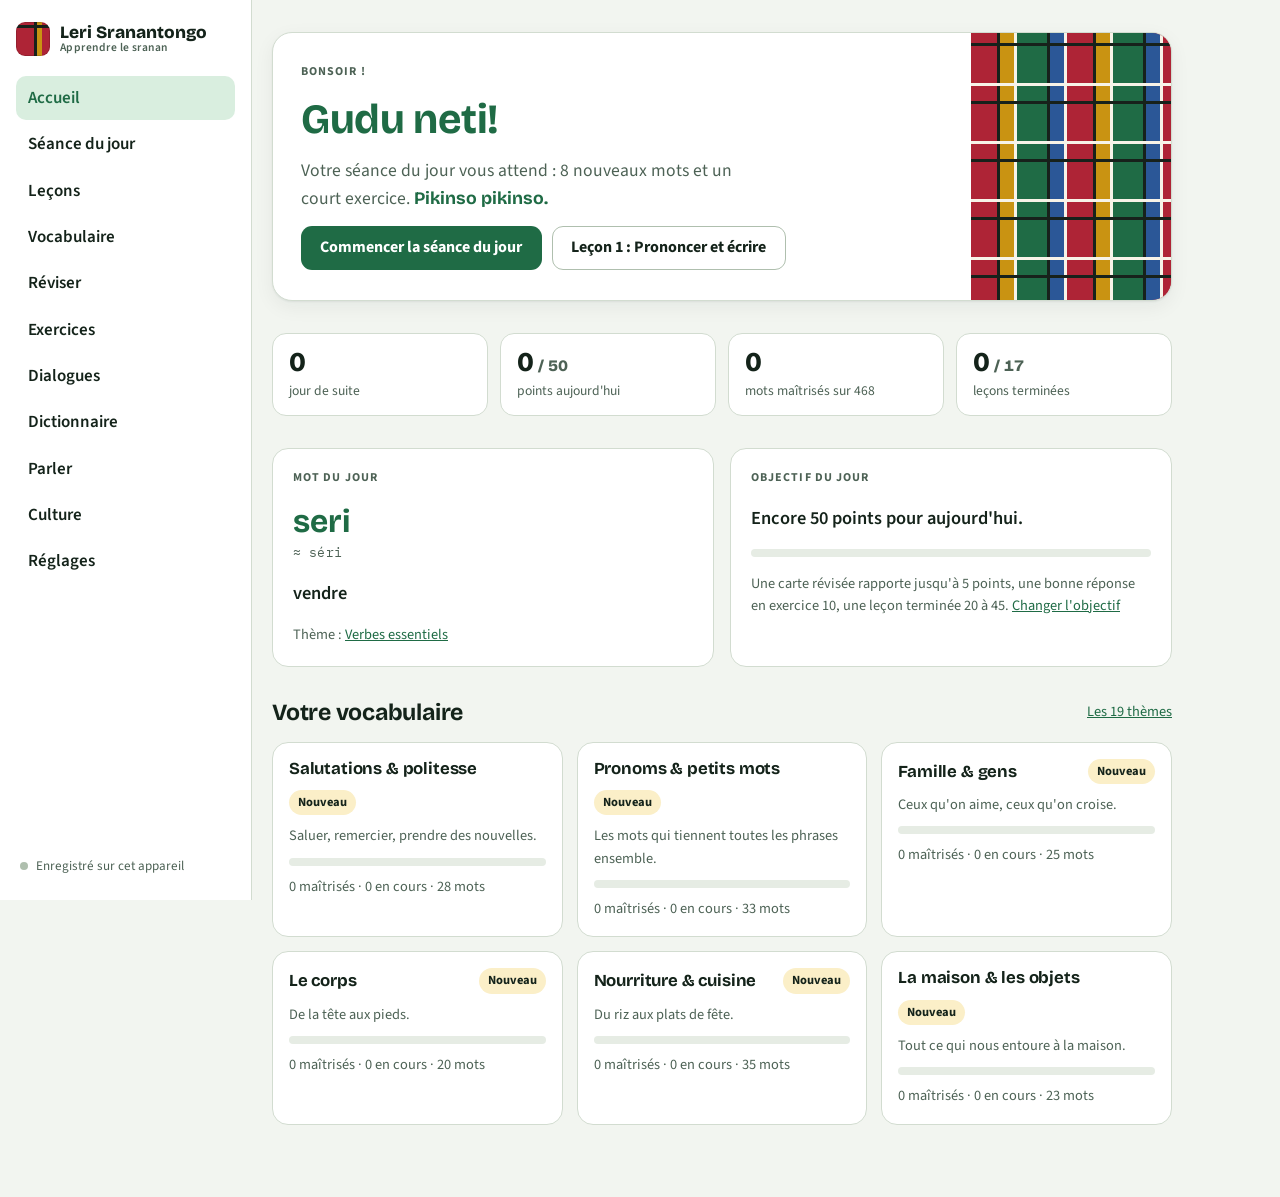
==== commit fe52e86a: "Ajoute le son, la séance du jour, la navigation mobile et du contenu - Bouton Écouter sur chaque mot" ====
--- a/index.html
+++ b/index.html
@@ -96,7 +96,8 @@
 .nav a{display:flex;align-items:center;gap:10px;padding:9px 12px;border-radius:10px;text-decoration:none;color:var(--fg);font-weight:600;white-space:nowrap}
 .nav a:hover{background:var(--surface-2)}
 .nav a[aria-current="page"]{background:var(--green-soft);color:var(--green)}
-.nav .badge{margin-left:auto;font-size:.72rem;font-weight:700;background:var(--red);color:#fff;border-radius:99px;padding:1px 7px;font-variant-numeric:tabular-nums}
+.badge{font-size:.72rem;font-weight:700;background:var(--red);color:#fff;border-radius:99px;padding:1px 7px;font-variant-numeric:tabular-nums;line-height:1.4}
+.nav .badge{margin-left:auto}
 .sync{margin-top:auto;display:flex;align-items:center;gap:8px;font-size:.82rem;color:var(--muted);background:none;border:0;padding:6px 4px;cursor:pointer;text-align:left}
 .sync i{width:8px;height:8px;border-radius:50%;background:var(--line-strong);flex:none}
 .sync[data-s="synced"] i{background:var(--green)}
@@ -104,20 +105,36 @@
 .sync[data-s="error"] i{background:var(--red)}
 .view{width:100%;max-width:940px;padding-block:32px 72px;padding-left:max(20px,env(safe-area-inset-left,0px));padding-right:max(20px,env(safe-area-inset-right,0px));outline:none}
 
+/* Barre d'onglets du téléphone */
+.tabbar{display:none;grid-template-columns:repeat(5,minmax(0,1fr));position:fixed;left:0;right:0;bottom:0;z-index:40;background:var(--surface);border-top:1px solid var(--line);
+  padding-bottom:env(safe-area-inset-bottom,0px);padding-left:max(16px,env(safe-area-inset-left,0px));padding-right:max(16px,env(safe-area-inset-right,0px))}
+.tabbar a,.tabbar button{position:relative;display:flex;flex-direction:column;align-items:center;justify-content:center;gap:3px;min-height:60px;padding:6px 2px;
+  font-size:.72rem;font-weight:700;color:var(--muted);text-decoration:none;background:none;border:0;cursor:pointer}
+.tabbar svg{width:24px;height:24px}
+.tabbar [aria-current="page"],.tabbar button.on,.tabbar button[aria-expanded="true"]{color:var(--green)}
+.tabbar .tab-main .ic{display:grid;place-items:center;width:38px;height:38px;margin-top:-14px;border-radius:50%;background:var(--green);color:var(--on-green);box-shadow:var(--shadow)}
+.tabbar .tab-main .ic svg{width:22px;height:22px}
+.tabbar .badge{position:absolute;top:5px;left:calc(50% + 4px)}
+.sheet{position:fixed;inset:0;z-index:35}
+.sheet-backdrop{position:absolute;inset:0;background:rgba(5,12,8,.45);border:0;width:100%;cursor:pointer}
+.sheet-panel{position:absolute;left:0;right:0;bottom:calc(61px + env(safe-area-inset-bottom,0px));background:var(--surface);border-radius:20px 20px 0 0;border-top:1px solid var(--line);
+  padding-block:18px 14px;padding-left:max(16px,env(safe-area-inset-left,0px));padding-right:max(16px,env(safe-area-inset-right,0px));display:grid;grid-template-columns:repeat(2,minmax(0,1fr));gap:8px}
+.sheet-panel a{display:flex;align-items:center;padding:13px 14px;border-radius:12px;background:var(--surface-2);color:var(--fg);font-weight:700;text-decoration:none}
+.sheet-panel a[aria-current="page"]{background:var(--green-soft);color:var(--green)}
+
 @media (max-width:860px){
-  body::before{content:"";position:fixed;inset:0 0 auto;height:env(safe-area-inset-top,0px);z-index:30;background:var(--surface)}
   .shell{display:block}
-  .rail{height:auto;z-index:20;gap:8px;border-right:0;border-bottom:1px solid var(--line);
-    padding-block:10px 0;padding-left:max(16px,env(safe-area-inset-left,0px));padding-right:max(16px,env(safe-area-inset-right,0px));overflow:visible}
+  .rail{position:static;height:auto;gap:0;border-right:0;border-bottom:1px solid var(--line);
+    padding-block:10px;padding-left:max(16px,env(safe-area-inset-left,0px));padding-right:max(16px,env(safe-area-inset-right,0px));overflow:visible}
+  .rail .nav{display:none}
   .brand-mark{width:28px;height:28px;border-radius:7px}
-  .nav{flex-direction:row;overflow-x:auto;gap:4px;padding-bottom:8px;scrollbar-width:none;margin-inline:-4px}
-  .nav::-webkit-scrollbar{display:none}
-  .nav a{padding:7px 12px;font-size:.95rem}
   .sync{margin-top:0;padding:4px 0}
   .sync span{display:none}
   .sync.rail-sync{display:none}
-  .view{padding-block:22px 56px;padding-left:max(16px,env(safe-area-inset-left,0px));padding-right:max(16px,env(safe-area-inset-right,0px))}
-}
+  .view{padding-block:22px calc(100px + env(safe-area-inset-bottom,0px));padding-left:max(16px,env(safe-area-inset-left,0px));padding-right:max(16px,env(safe-area-inset-right,0px))}
+  .tabbar{display:grid}
+}
+@media (min-width:861px){ .sheet{display:none} }
 @media (min-width:861px){ .sync.top-sync{display:none} }
 
 /* Pangi cloth */
@@ -248,14 +265,16 @@
 
 /* Dialogues */
 .dlg{display:flex;flex-direction:column;gap:12px}
-.line{display:grid;grid-template-columns:96px minmax(0,1fr);gap:12px;align-items:start}
+.line{display:grid;grid-template-columns:96px minmax(0,1fr) auto;gap:12px;align-items:start}
+.line .say{margin-top:8px}
+.line.speaking .bubble{box-shadow:0 0 0 2.5px var(--gold)}
 .line .who{font-weight:700;font-size:.85rem;color:var(--muted);padding-top:12px;text-align:right}
 .bubble{background:var(--surface);border:1px solid var(--line);border-radius:4px 16px 16px 16px;padding:11px 15px;display:flex;flex-direction:column;gap:3px;cursor:pointer;text-align:left;width:100%}
 .line.b .bubble{background:var(--green-soft);border-color:transparent}
 .bubble .sr{font-size:1.08rem}
 .bubble .fr{color:var(--muted)}
 .bubble .hid{color:var(--muted);font-style:italic;font-size:.9rem}
-@media (max-width:600px){.line{grid-template-columns:minmax(0,1fr)}.line .who{text-align:left;padding-top:0}}
+@media (max-width:600px){.line{grid-template-columns:minmax(0,1fr) auto;gap:4px 10px}.line .who{grid-column:1 / -1;text-align:left;padding-top:0}}
 
 /* Talk */
 .talk-log{display:flex;flex-direction:column;gap:14px}
@@ -280,6 +299,31 @@
 .proverb .sr{font-size:1.25rem;line-height:1.25}
 .anthem{padding:22px;border-radius:16px;background:var(--surface);border:1px solid var(--line);display:flex;flex-direction:column;gap:6px}
 .anthem .sr{font-size:1.3rem;line-height:1.3}
+
+/* Son */
+.say{display:none;align-items:center;justify-content:center;width:34px;height:34px;flex:none;padding:0;border-radius:50%;border:1.5px solid var(--line-strong);background:var(--surface);color:var(--green);cursor:pointer;vertical-align:middle}
+.has-sound .say{display:inline-flex}
+.say:hover{border-color:var(--green)}
+.say.playing{background:var(--green);border-color:var(--green);color:var(--on-green)}
+.say-all{display:none}
+.has-sound .say-all{display:inline-flex}
+.say-all.playing{background:var(--gold);color:#1a1405}
+.srw{display:inline-flex;align-items:center;gap:8px;flex-wrap:wrap;min-width:0}
+.ex .say,.word .say{width:30px;height:30px}
+
+/* Séance du jour */
+.steps{list-style:none;margin:0;padding:0;display:flex;gap:8px;flex-wrap:wrap}
+.steps li{display:flex;align-items:center;gap:7px;font-size:.85rem;font-weight:700;color:var(--muted);padding:4px 12px 4px 4px;border-radius:99px;background:var(--surface-2)}
+.steps li span{width:22px;height:22px;border-radius:50%;display:grid;place-items:center;background:var(--line);color:var(--fg);font-size:.75rem}
+.steps li.cur{background:var(--green-soft);color:var(--green)}
+.steps li.cur span,.steps li.done span{background:var(--green);color:var(--on-green)}
+.plan{list-style:none;margin:0;padding:0;display:grid;grid-template-columns:repeat(3,minmax(0,1fr));gap:12px}
+.plan li{background:var(--surface);border:1px solid var(--line);border-radius:14px;padding:16px;display:flex;flex-direction:column;gap:2px}
+.plan li b{font-family:var(--font-display);font-size:1.6rem;font-weight:800;font-variant-numeric:tabular-nums;line-height:1.1}
+.plan li .lnum{margin-bottom:4px}
+@media (max-width:600px){.plan{grid-template-columns:minmax(0,1fr)}}
+.example{display:flex;flex-direction:column;gap:3px;padding:10px 14px;border-radius:12px;background:var(--surface-2);text-align:left;width:100%;max-width:460px}
+.example .lbl{font-size:.7rem;font-weight:700;letter-spacing:.08em;text-transform:uppercase;color:var(--muted)}
 
 @media (prefers-reduced-motion:reduce){*{transition:none!important;animation:none!important}}
 .fade{animation:fade .25s ease}
@@ -302,6 +346,11 @@
     <noscript><p>Leri Sranantongo a besoin de JavaScript pour fonctionner.</p></noscript>
   </main>
 </div>
+<div class="sheet" id="sheet" hidden>
+  <button class="sheet-backdrop" type="button" data-act="sheet-close" aria-label="Fermer le menu"></button>
+  <nav class="sheet-panel" id="sheet-panel" aria-label="Autres sections"></nav>
+</div>
+<nav class="tabbar" id="tabbar" aria-label="Navigation principale"></nav>
 
 <script>
 /* =========================================================================
@@ -746,6 +795,74 @@
   ["Mi e go na oso.","Je rentre à la maison."],
   ["Mi de na oso.","Je suis à la maison."],
   ["Mi no abi moni.","Je n'ai pas d'argent."]
+ ]},
+ { id:"sante", name:"Santé & émotions", lead:"Dire comment on va, vraiment.", words:[
+  ["Fa yu e firi?","Comment te sens-tu ?"],
+  ["Mi e firi bun.","Je me sens bien."],
+  ["Mi e firi moro bun.","Je me sens mieux."],
+  ["Mi breiti.","Je suis content(e)."],
+  ["Mi sari.","Je suis triste."],
+  ["Mi ati bron.","Je suis en colère.","litt. « mon cœur brûle »"],
+  ["Mi siki.","Je suis malade."],
+  ["hati","faire mal ; douleur","à ne pas confondre avec « ati », le cœur"],
+  ["Mi ede e hati mi.","J'ai mal à la tête.","litt. « ma tête me fait mal »"],
+  ["Mi bere e hati mi.","J'ai mal au ventre."],
+  ["korsu","fièvre"],
+  ["dresi","médicament"],
+  ["Mi musu go na datra.","Je dois aller chez le médecin."],
+  ["Sribi bun!","Dors bien !"],
+  ["Sorgu yu srefi.","Prends soin de toi."],
+  ["Hori tranga!","Tiens bon ! Courage !","litt. « tiens fort »"],
+  ["No frede.","N'aie pas peur."],
+  ["No krei.","Ne pleure pas."]
+ ]},
+ { id:"deplacer", name:"Se déplacer", lead:"Bus, bateau, à pied : trouver son chemin.", words:[
+  ["oto","voiture"],
+  ["bus","bus"],
+  ["boto","bateau"],
+  ["opolani","avion"],
+  ["baisigri","vélo"],
+  ["go stret","aller tout droit"],
+  ["kruktu anu","à gauche","litt. « main tordue »"],
+  ["leti anu","à droite","litt. « main juste »"],
+  ["doro","arriver","c'est aussi « la porte » : « Wi doro! » = nous sommes arrivés"],
+  ["komoto","sortir ; venir de","« Mi komoto fu Sranan » : je viens du Suriname"],
+  ["Pe a bus e go?","Où va le bus ?"],
+  ["Mi e go na foto.","Je vais en ville."],
+  ["Mi o teki a bus.","Je prendrai le bus."],
+  ["A no farawe.","Ce n'est pas loin."],
+  ["Wakti mi!","Attends-moi !"],
+  ["Tanapu dyaso.","Arrête-toi ici."],
+  ["Wi doro!","Nous sommes arrivés !"]
+ ]},
+ { id:"courses", name:"Faire ses courses", lead:"Au marché, à la boutique, au moment de payer.", words:[
+  ["Mi wani bai…","Je voudrais acheter…"],
+  ["Yu abi manya?","Tu as des mangues ?"],
+  ["Gi mi tu, mi e begi yu.","Donne-m'en deux, s'il te plaît."],
+  ["A diri.","C'est cher."],
+  ["A bunkopu.","C'est bon marché."],
+  ["Mi o teki dri.","J'en prends trois."],
+  ["Mi o pai.","Je vais payer."],
+  ["Wan tra sani?","Autre chose ?"],
+  ["No, a bun so.","Non, c'est bon comme ça."],
+  ["sensi","centime","veut aussi dire « depuis »"]
+ ]},
+ { id:"coeur", name:"Expressions du cœur", lead:"Les mots qu'on entend en famille et entre amis.", words:[
+  ["mi gudu","mon trésor, mon chéri, ma chérie","mot tendre très courant"],
+  ["Switi Sranan","Suriname chéri","litt. « doux Suriname »"],
+  ["Mi lobi mi kondre.","J'aime mon pays."],
+  ["Kon wi go!","Allons-y !"],
+  ["Meki wi go!","Allons-y !","litt. « faisons que nous allions »"],
+  ["Kon nyan!","Viens manger !"],
+  ["Mi musu go.","Je dois y aller."],
+  ["Mi o kari yu.","Je t'appellerai."],
+  ["Seni wan boskopu gi mi.","Envoie-moi un message."],
+  ["Wan bigi odi gi yu famiri.","Un grand bonjour à ta famille."],
+  ["Bun wroko!","Bon travail ! Bravo !"],
+  ["Na so!","C'est ça ! Exactement !"],
+  ["mi srefi","moi-même"],
+  ["angisa","angisa (foulard noué traditionnel)","sa façon d'être plié porte un message"],
+  ["kotomisi","kotomisi (robe traditionnelle créole)"]
  ]}
 ];
 
@@ -784,7 +901,14 @@
  ["Mi e wroko ala dei.","Je travaille tous les jours."],
  ["Oten yu o kon na Sranan?","Quand viendras-tu au Suriname ?"],
  ["Mi no kon, bika mi ben siki.","Je ne suis pas venu(e), parce que j'étais malade."],
- ["Di mi kon, a ben e sribi.","Quand je suis arrivé(e), il/elle dormait."]
+ ["Di mi kon, a ben e sribi.","Quand je suis arrivé(e), il/elle dormait."],
+ ["Mi ede e hati mi.","J'ai mal à la tête."],
+ ["Mi o teki a bus.","Je prendrai le bus."],
+ ["Mi musu go na datra.","Je dois aller chez le médecin."],
+ ["Sorgu yu srefi.","Prends soin de toi."],
+ ["Mi brada moro langa leki mi.","Mon frère est plus grand que moi."],
+ ["Wan bigi odi gi yu famiri.","Un grand bonjour à ta famille."],
+ ["No krei, mi gudu.","Ne pleure pas, mon trésor."]
 ];
 
 /* Choisir la bonne marque de temps */
@@ -827,7 +951,7 @@
     ]}},
     { h:"Les anciennes graphies", p:"Dans les vieux livres, les chansons ou sur les réseaux sociaux, vous verrez souvent une orthographe à la néerlandaise : <i>oe</i> pour <b>u</b>, <i>j</i> pour <b>y</b>, <i>tj</i> pour <b>ty</b>, <i>dj</i> pour <b>dy</b>. Ainsi « joe » = <b>yu</b>, « tjari » = <b>tyari</b>, « Sranang » = <b>Sranan</b>." }
    ],
-   tip:"Dans cette appli, chaque mot est suivi d'une <b>prononciation approchée</b> écrite à la française (par exemple <span class=\"sr\">fa waka</span> ≈ <i>fa ouaka</i>). C'est une béquille : rien ne remplace l'oreille. Faites-vous lire les mots par vos proches.",
+   tip:"Dans cette appli, chaque mot est suivi d'une <b>prononciation approchée</b> écrite à la française (par exemple <span class=\"sr\">fa waka</span> ≈ <i>fa ouaka</i>). Le bouton haut-parleur la fait lire par une voix française. C'est une béquille : rien ne remplace l'oreille. Faites-vous lire les mots par vos proches.",
    quiz:[
     {q:"Comment se prononce le « u » de « futu » (pied) ?",o:["« ou », comme dans « fou »","« u », comme dans « tu »","« eu », comme dans « feu »"],x:"En sranan, u = « ou » : futu ≈ « foutou »."},
     {q:"« tyari » (porter) se prononce :",o:["« tchari »","« tiari »","« chari »"],x:"ty = « tch »."},
@@ -1146,6 +1270,81 @@
     {q:"« Quand je suis arrivé(e) » (au passé) :",o:["Di mi kon","Te mi kon","Efu mi kon"]},
     {q:"« Si tu veux » :",o:["Efu yu wani","Bika yu wani","Di yu wani"]},
     {q:"Dans « te tamara », « te » veut dire :",o:["jusqu'à","quand","si"]}
+   ]},
+ { id:"l15", title:"Donner un ordre, demander poliment", key:"Kon nyan!",
+   intro:"Pour donner un ordre, on emploie le verbe seul, sans pronom : <span class=\"sr\">Kon!</span> (Viens !). Pour l'adoucir, on ajoute <b>mi e begi yu</b> (s'il te plaît).",
+   sections:[
+    { h:"L'impératif : le verbe seul", ex:[
+      ["Kon dyaso.","Viens ici."],
+      ["Sidon.","Assieds-toi."],
+      ["Tapu a doro.","Ferme la porte."],
+      ["Tyari a watra kon.","Apporte l'eau."],
+      ["Wakti mi!","Attends-moi !"]
+    ]},
+    { h:"Défendre : no + verbe", ex:[
+      ["No krei.","Ne pleure pas."],
+      ["No frede.","N'aie pas peur."],
+      ["No go!","N'y va pas !"]
+    ]},
+    { h:"Proposer : kon wi, meki wi", ex:[
+      ["Kon wi go!","Allons-y !"],
+      ["Meki wi nyan.","Mangeons."]
+    ]},
+    { h:"La politesse surinamaise", p:"On appelle les personnes plus âgées <b>tanta</b> (tante) ou <b>omu</b> (oncle), même sans lien de famille, et on met <b>misi</b> (madame) ou <b>masra</b> (monsieur) devant un nom.", ex:[
+      ["Gi mi wan glasi watra, mi e begi yu.","Donne-moi un verre d'eau, s'il te plaît."],
+      ["Odi tanta! Fa yu tan?","Bonjour, tata ! Comment vas-tu ?"],
+      ["Grantangi, masra.","Merci beaucoup, monsieur."]
+    ]}
+   ],
+   tip:"Saluer en premier quand on arrive quelque part est une marque de respect : un simple <span class=\"sr\">Odi!</span> ou <span class=\"sr\">Fa waka?</span> suffit.",
+   quiz:[
+    {q:"« Assieds-toi » :",o:["Sidon.","Mi sidon.","Sidon no."]},
+    {q:"« Ne pleure pas » :",o:["No krei.","Krei no.","Yu krei."]},
+    {q:"« Allons-y ! » :",o:["Kon wi go!","Wi go kaba.","Go wi kon!"]},
+    {q:"Comment appelle-t-on poliment une femme plus âgée qu'on connaît peu ?",o:["tanta","sisa","umapikin"],x:"Tanta (tante) se dit aussi aux aînées hors de la famille."}
+   ]},
+ { id:"l16", title:"Comparer : moro … leki", key:"moro langa leki mi",
+   intro:"Pour dire « plus … que », on met <b>moro</b> (plus) devant l'adjectif et <b>leki</b> (comme, que) devant ce qu'on compare.",
+   sections:[
+    { h:"Plus … que", ex:[
+      ["Mi brada moro langa leki mi.","Mon frère est plus grand que moi."],
+      ["Paramaribo moro waran leki Amsterdam.","Paramaribo est plus chaude qu'Amsterdam."],
+      ["A oso disi moro bigi leki mi oso.","Cette maison est plus grande que la mienne."]
+    ]},
+    { h:"Le plus … de tous", ex:[
+      ["A moro bigi fu ala.","C'est le plus grand de tous."],
+      ["Mi granmama e bori a moro switi pindabrafu.","Ma grand-mère fait la meilleure soupe d'arachide."]
+    ]},
+    { h:"Comme : leki", ex:[
+      ["A e taki leki en mama.","Il/Elle parle comme sa mère."]
+    ]}
+   ],
+   tip:"<b>moro</b> tout seul veut dire « plus, davantage » : <span class=\"sr\">Gi mi moro.</span> (Donne-m'en plus.)",
+   quiz:[
+    {q:"« plus grand que moi » :",o:["moro langa leki mi","langa leki moro mi","leki langa moro mi"]},
+    {q:"Dans une comparaison, « leki » veut dire :",o:["que, comme","plus","moins"]},
+    {q:"« C'est le plus grand de tous » :",o:["A moro bigi fu ala.","A bigi ala moro.","Ala bigi moro a."]}
+   ]},
+ { id:"l17", title:"Soi-même : srefi", key:"Sorgu yu srefi.",
+   intro:"<b>srefi</b> veut dire « même ». Après un pronom, il donne « moi-même, toi-même… », et il sert aux verbes du type « se laver, se regarder ».",
+   sections:[
+    { h:"Moi-même, toi-même", table:{ head:["Français","Sranan"], src:[1], rows:[
+      ["moi-même","mi srefi"],["toi-même","yu srefi"],["lui-même, elle-même","en srefi"],["nous-mêmes","wi srefi"]
+    ]}},
+    { h:"Les verbes « se … »", ex:[
+      ["A e wasi en srefi.","Il/Elle se lave."],
+      ["Sorgu yu srefi.","Prends soin de toi."],
+      ["A e luku en srefi na ini a spikri.","Il/Elle se regarde dans le miroir."]
+    ]},
+    { h:"Pour insister", ex:[
+      ["Mi srefi du en.","Je l'ai fait moi-même."],
+      ["Mi srefi no sabi.","Moi-même, je ne sais pas."]
+    ]}
+   ],
+   quiz:[
+    {q:"« Prends soin de toi » :",o:["Sorgu yu srefi.","Sorgu mi srefi.","Yu srefi sorgu."]},
+    {q:"« Il se lave » :",o:["A e wasi en srefi.","A e wasi srefi.","En e wasi a."]},
+    {q:"« moi-même » :",o:["mi srefi","srefi mi","mi tu"]}
    ]}
 ];
 
@@ -1199,6 +1398,33 @@
   ["Tanta","Kon! Wi o wakti yu.","Viens ! Nous t'attendrons."],
   ["Daisy","Mi lobi yu, tanta!","Je t'aime, tata !"],
   ["Tanta","Mi lobi yu tu.","Moi aussi, je t'aime."]
+ ]},
+ { id:"d6", title:"Chez le médecin", sr:"Na datra", lead:"Daisy ne se sent pas bien.", lines:[
+  ["Datra","Odi. San e pasa?","Bonjour. Qu'est-ce qui se passe ?"],
+  ["Daisy","Mi siki, datra. Mi ede e hati mi.","Je suis malade, docteur. J'ai mal à la tête."],
+  ["Datra","Yu abi korsu?","Tu as de la fièvre ?"],
+  ["Daisy","Ai, sensi esde.","Oui, depuis hier."],
+  ["Datra","Mi o gi yu wan dresi. Sribi furu, dringi furu watra.","Je vais te donner un médicament. Dors beaucoup, bois beaucoup d'eau."],
+  ["Daisy","Grantangi, datra.","Merci beaucoup, docteur."],
+  ["Datra","Sorgu yu srefi!","Prends soin de toi !"]
+ ]},
+ { id:"d7", title:"Dans le bus", sr:"Na ini a bus", lead:"Daisy prend le bus pour aller au marché.", lines:[
+  ["Daisy","Pardon, masra. A bus disi e go na a wowoyo?","Excusez-moi, monsieur. Ce bus va au marché ?"],
+  ["Masra","Ai, kon na ini.","Oui, montez."],
+  ["Daisy","Yu kan taki gi mi te wi doro?","Vous pouvez me dire quand nous arriverons ?"],
+  ["Masra","No span. A no farawe.","Pas de souci. Ce n'est pas loin."],
+  ["Masra","Wi doro! Disi na a wowoyo.","Nous sommes arrivés ! Voici le marché."],
+  ["Daisy","Grantangi, masra. Waka bun!","Merci beaucoup, monsieur. Bonne route !"]
+ ]},
+ { id:"d8", title:"Keti Koti chez tata", sr:"Keti Koti", lead:"Le 1er juillet, Daisy rend visite à sa tante.", lines:[
+  ["Tanta","Daisy! Kon, kon! Kon nyan.","Daisy ! Viens, viens ! Viens manger."],
+  ["Daisy","Odi tanta! Yu moi tide!","Bonjour, tata ! Tu es belle aujourd'hui !"],
+  ["Tanta","Tangi, mi gudu. Tide na Keti Koti. Wi e membre den afo.","Merci, ma chérie. Aujourd'hui, c'est Keti Koti. Nous nous souvenons des ancêtres."],
+  ["Daisy","Mi lobi yu angisa!","J'adore ton angisa !"],
+  ["Tanta","Tamara mi o sori yu fa fu meki wan.","Demain, je te montrerai comment en faire un."],
+  ["Daisy","Ai! Mi breiti.","Oui ! Je suis contente."],
+  ["Tanta","Now kon nyan. Mi bori pom!","Maintenant, viens manger. J'ai fait du pom !"],
+  ["Daisy","Switi! Grantangi, tanta.","Miam ! Merci beaucoup, tata."]
  ]}
 ];
 
@@ -1249,7 +1475,11 @@
 }
 
 /* Prononciation approchée, écrite pour un lecteur francophone */
+const KEEP = new Set(["daisy","rayan","wilma","anna","ronald","amsterdam"]); // prénoms et noms étrangers : lus tels quels
 function pron(s) {
+  return String(s).replace(/[A-Za-zÀ-ÿ]+/g, w => KEEP.has(w.toLowerCase()) ? w.toLowerCase() : pronWord(w)).replace(/[?!.]+$/,"").trim();
+}
+function pronWord(s) {
   const t = String(s).toLowerCase(), isV = ch => ch !== "" && "aeiou".includes(ch);
   let out = "";
   for (let i = 0; i < t.length; i++) {
@@ -1264,7 +1494,12 @@
     if (c === "n" && p === "i" && !(isV(n) || n === "y")) { out += "nn"; continue; }
     out += c;
   }
-  return out.replace(/[?!.]+$/,"").trim();
+  return out;
+}
+/* Texte lu à voix haute : la prononciation approchée, avec la ponctuation finale pour l'intonation */
+function pronSpeak(s) {
+  const t = String(s).trim();
+  return pron(t) + (/\?$/.test(t) ? " ?" : /!$/.test(t) ? " !" : ".");
 }
 
 /* ---------- Vocabulaire ---------- */
@@ -1278,13 +1513,29 @@
 const LESSON = Object.fromEntries(LESSONS.map(l => [l.id, l]));
 const DIALOGUE = Object.fromEntries(DIALOGUES.map(d => [d.id, d]));
 
+/* Phrases d'exemple, pour montrer un mot en contexte */
+const EXAMPLES = [];
+SENTENCES.forEach(([s, f]) => EXAMPLES.push([s, f]));
+LESSONS.forEach(l => l.sections.forEach(sec => (sec.ex || []).forEach(([s, f]) => { if (/\s/.test(s.trim()) && /[.!?]$/.test(s.trim())) EXAMPLES.push([s, f]); })));
+DIALOGUES.forEach(d => d.lines.forEach(([, s, f]) => EXAMPLES.push([s, f])));
+READING.lines.forEach(([s, f]) => EXAMPLES.push([s, f]));
+function exampleFor(v) {
+  const k = norm(v.sr);
+  if (!k || k.split(" ").length > 3 || /[.!?]$/.test(v.sr.trim())) return null;
+  const key = " " + k + " ";
+  const hits = EXAMPLES.filter(([s]) => (" " + norm(s) + " ").includes(key) && norm(s) !== k);
+  if (!hits.length) return null;
+  hits.sort((a, b) => a[0].length - b[0].length);
+  return hits[0];
+}
+
 /* ---------- Progression (navigateur + compte Claude si disponible) ---------- */
 const LS_KEY = "leri-sranantongo:v1";
-function fresh() { return {v:1, epoch:0, updatedAt:0, xp:0, goal:50, newPer:10, dir:"sr", cards:{}, lessons:{}, dialogues:{}, days:{}}; }
+function fresh() { return {v:1, epoch:0, updatedAt:0, xp:0, goal:50, newPer:10, dir:"sr", slow:false, autoplay:false, cards:{}, lessons:{}, dialogues:{}, days:{}, seances:{}}; }
 function normalizeState(x) {
   const f = fresh();
   if (!x || typeof x !== "object") return f;
-  return Object.assign(f, x, {cards: x.cards || {}, lessons: x.lessons || {}, dialogues: x.dialogues || {}, days: x.days || {}});
+  return Object.assign(f, x, {cards: x.cards || {}, lessons: x.lessons || {}, dialogues: x.dialogues || {}, days: x.days || {}, seances: x.seances || {}});
 }
 function loadLocal() { try { const s = localStorage.getItem(LS_KEY); return s ? JSON.parse(s) : null; } catch (e) { return null; } }
 function saveLocal() { try { localStorage.setItem(LS_KEY, JSON.stringify(S)); } catch (e) {} }
@@ -1298,7 +1549,7 @@
   m.epoch = a.epoch || 0;
   m.updatedAt = Math.max(a.updatedAt || 0, b.updatedAt || 0);
   m.xp = Math.max(a.xp || 0, b.xp || 0);
-  m.goal = newer.goal; m.newPer = newer.newPer; m.dir = newer.dir;
+  m.goal = newer.goal; m.newPer = newer.newPer; m.dir = newer.dir; m.slow = !!newer.slow; m.autoplay = !!newer.autoplay;
   for (const k of new Set([...Object.keys(a.cards), ...Object.keys(b.cards)])) {
     const x = a.cards[k], y = b.cards[k];
     m.cards[k] = !x ? y : !y ? x : ((y.l || 0) > (x.l || 0) ? y : x);
@@ -1309,6 +1560,7 @@
   }
   for (const k of new Set([...Object.keys(a.dialogues), ...Object.keys(b.dialogues)])) m.dialogues[k] = true;
   for (const k of new Set([...Object.keys(a.days), ...Object.keys(b.days)])) m.days[k] = Math.max(a.days[k] || 0, b.days[k] || 0);
+  for (const k of new Set([...Object.keys(a.seances), ...Object.keys(b.seances)])) m.seances[k] = Math.max(a.seances[k] || 0, b.seances[k] || 0);
   return m;
 }
 
@@ -1322,6 +1574,7 @@
   S.updatedAt = Date.now();
   const cutoff = ymd(new Date(Date.now() - 400 * DAY));
   for (const k of Object.keys(S.days)) if (k < cutoff) delete S.days[k];
+  for (const k of Object.keys(S.seances)) if (k < cutoff) delete S.seances[k];
   saveLocal();
   clearTimeout(sync.timer); sync.timer = setTimeout(pushRemote, 1200);
 }
@@ -1332,7 +1585,6 @@
   try { await sync.ref.set({json: JSON.stringify(S), updatedAt: S.updatedAt}); setSync("synced"); }
   catch (e) {
     if (e && e.code === "invalid_argument") { sync.disabled = true; setSync("local"); }
-    else if (e && e.code === "unavailable") setSync("error");
     else setSync("error");
   }
   sync.writing = false;
@@ -1364,6 +1616,91 @@
   } catch (e) {}
 }
 
+/* ---------- Son ----------
+   Il n'existe pas de voix de synthèse pour le sranan : on fait lire la prononciation
+   approchée par une voix française — voix Claude si la page y a accès, sinon la voix
+   française du navigateur. */
+const SOUND = {tts: null, voice: null, off: false, reading: false, token: 0};
+const VOICES = ["buttery", "airy", "glassy", "rounded"];
+const PITCHES = [1, 1.25, 0.85, 1.12];
+const ICON_SPEAK = '<svg viewBox="0 0 24 24" width="18" height="18" aria-hidden="true"><path d="M4 9.5v5h3.6l4.6 3.9V5.6L7.6 9.5z" fill="currentColor"/><path d="M15.6 9.2a4 4 0 0 1 0 5.6M18.2 6.6a7.6 7.6 0 0 1 0 10.8" fill="none" stroke="currentColor" stroke-width="1.8" stroke-linecap="round"/></svg>';
+const soundOn = () => !SOUND.off && !!(SOUND.tts || SOUND.voice);
+function refreshSoundFlag() { document.documentElement.classList.toggle("has-sound", soundOn()); }
+function pickVoice() {
+  try { const vs = window.speechSynthesis.getVoices(); SOUND.voice = vs.find(v => /^fr[-_]FR/i.test(v.lang)) || vs.find(v => /^fr/i.test(v.lang)) || null; }
+  catch (e) { SOUND.voice = null; }
+  refreshSoundFlag();
+}
+if ("speechSynthesis" in window) { pickVoice(); try { window.speechSynthesis.addEventListener("voiceschanged", pickVoice); } catch (e) {} }
+function updateSayAll() {
+  const b = $("#say-all"); if (!b) return;
+  b.classList.toggle("playing", SOUND.reading);
+  b.innerHTML = ICON_SPEAK + (SOUND.reading ? " Arrêter la lecture" : " Écouter tout");
+}
+function markPlaying(btn) {
+  document.querySelectorAll(".say.playing").forEach(b => { b.classList.remove("playing"); b.setAttribute("aria-pressed", "false"); });
+  if (btn && btn.classList.contains("say")) { btn.classList.add("playing"); btn.setAttribute("aria-pressed", "true"); }
+}
+function highlightLine(id) {
+  document.querySelectorAll(".line.speaking").forEach(l => l.classList.remove("speaking"));
+  if (id) { const el = document.getElementById(id); if (el) el.classList.add("speaking"); }
+}
+function soundIdle() { SOUND.reading = false; markPlaying(null); highlightLine(null); updateSayAll(); }
+function stopSound() {
+  SOUND.token++;
+  if (SOUND.tts) SOUND.tts.stop().catch(() => {});
+  else { try { window.speechSynthesis.cancel(); } catch (e) {} }
+  soundIdle();
+}
+/* lines : [{text, voice?, pitch?, id?}] — à appeler directement depuis un clic ou une touche */
+function speak(lines, btn, reading = false) {
+  if (!soundOn() || !lines.length) return;
+  const tok = ++SOUND.token;
+  markPlaying(btn); SOUND.reading = reading; updateSayAll();
+  if (SOUND.tts) {
+    const payload = lines.map(l => { const o = {text: l.text, language: "fr"}; if (l.voice) o.voice = l.voice; if (l.id) o.id = l.id; return o; });
+    SOUND.tts.speak(payload, {rate: S.slow ? 0.75 : 0.95, language: "fr"}).catch(e => {
+      if (e && (e.code === "not_granted" || e.code === "unavailable")) { SOUND.off = true; refreshSoundFlag(); }
+      if (e && e.code === "stopped" && e.reason === "replaced") return;
+      if (tok === SOUND.token) soundIdle();
+    });
+    return;
+  }
+  try {
+    const synth = window.speechSynthesis; synth.cancel();
+    lines.forEach((l, i) => {
+      const u = new SpeechSynthesisUtterance(l.text);
+      u.voice = SOUND.voice; u.lang = SOUND.voice.lang; u.rate = S.slow ? 0.7 : 0.9; u.pitch = l.pitch || 1;
+      u.onstart = () => { if (tok === SOUND.token) highlightLine(l.id || null); };
+      if (i === lines.length - 1) u.onend = u.onerror = () => { if (tok === SOUND.token) soundIdle(); };
+      synth.speak(u);
+    });
+  } catch (e) { soundIdle(); }
+}
+async function initTTS() {
+  if (!window.claude || typeof window.claude.use !== "function") return;
+  try {
+    const t = await window.claude.use("tts");
+    if (!t) return;
+    SOUND.tts = t;
+    try { window.speechSynthesis && window.speechSynthesis.cancel(); } catch (e) {}
+    t.onState(({state, reason}) => {
+      if (state !== "idle" || reason === "replaced") return;
+      if (reason === "not_granted" || reason === "unavailable") { SOUND.off = true; refreshSoundFlag(); }
+      soundIdle();
+    });
+    t.onLine(({id}) => highlightLine(id || null));
+  } catch (e) {}
+  refreshSoundFlag();
+  if (currentRoute() === "reglages") render();
+}
+const sayBtn = (text, auto = false) => `<button class="say" type="button" data-act="say" data-t="${esc(text)}"${auto ? " data-auto" : ""} aria-pressed="false" aria-label="Écouter « ${esc(text)} » (voix approximative)" title="Écouter · voix approximative">${ICON_SPEAK}</button>`;
+function autoSay() {
+  if (!S.autoplay || !soundOn()) return;
+  const b = document.querySelector(".flash [data-auto]");
+  if (b) speak([{text: pronSpeak(b.dataset.t)}], b);
+}
+
 /* ---------- Cartes & révision espacée (boîtes de Leitner) ---------- */
 const INTERVALS = [0, 1, 3, 7, 16, 35]; // en jours, par boîte
 const card = id => S.cards[id] || null;
@@ -1401,8 +1738,9 @@
 /* ---------- Petits composants ---------- */
 const srSpan = s => '<span class="sr">' + esc(s) + "</span>";
 const pronSpan = s => '<span class="pron">≈ ' + esc(pron(s)) + "</span>";
+const srSay = s => '<span class="srw">' + srSpan(s) + sayBtn(s) + "</span>";
 function exList(rows) {
-  return '<ul class="ex">' + rows.map(([s, f]) => '<li><span class="s">' + srSpan(s) + pronSpan(s) + '</span><span class="fr">' + esc(f) + "</span></li>").join("") + "</ul>";
+  return '<ul class="ex">' + rows.map(([s, f]) => '<li><span class="s">' + srSay(s) + pronSpan(s) + '</span><span class="fr">' + esc(f) + "</span></li>").join("") + "</ul>";
 }
 function table(t) {
   return '<div class="tbl"><table><thead><tr>' + t.head.map(h => "<th>" + esc(h) + "</th>").join("") + "</tr></thead><tbody>" +
@@ -1410,29 +1748,46 @@
     "</tbody></table></div>";
 }
 const bar = (pct, cls = "") => '<div class="bar ' + cls + '"><i style="width:' + Math.max(0, Math.min(100, pct)).toFixed(1) + '%"></i></div>';
+function exampleHTML(v) {
+  const ex = exampleFor(v); if (!ex) return "";
+  return `<div class="example"><span class="lbl">Exemple</span><span class="srw">${srSpan(ex[0])}${sayBtn(ex[0])}</span><span class="muted small">${esc(ex[1])}</span></div>`;
+}
 
 /* ---------- Navigation ---------- */
+const ICON = {
+  home: '<svg viewBox="0 0 24 24" fill="none" stroke="currentColor" stroke-width="1.8" stroke-linecap="round" stroke-linejoin="round" aria-hidden="true"><path d="M3.5 10.5 12 4l8.5 6.5V20a1 1 0 0 1-1 1H15v-6H9v6H4.5a1 1 0 0 1-1-1z"/></svg>',
+  book: '<svg viewBox="0 0 24 24" fill="none" stroke="currentColor" stroke-width="1.8" stroke-linecap="round" stroke-linejoin="round" aria-hidden="true"><path d="M4 5.5A2.5 2.5 0 0 1 6.5 3H20v15H6.5A2.5 2.5 0 0 0 4 20.5z"/><path d="M4 20.5A2.5 2.5 0 0 0 6.5 23H20v-5"/></svg>',
+  play: '<svg viewBox="0 0 24 24" aria-hidden="true"><path d="M8 5.5v13l10.5-6.5z" fill="currentColor"/></svg>',
+  cards: '<svg viewBox="0 0 24 24" fill="none" stroke="currentColor" stroke-width="1.8" stroke-linecap="round" stroke-linejoin="round" aria-hidden="true"><rect x="3" y="7" width="13" height="14" rx="2"/><path d="M7.5 4H19a2 2 0 0 1 2 2v11.5"/></svg>',
+  more: '<svg viewBox="0 0 24 24" aria-hidden="true"><circle cx="5" cy="12" r="1.9" fill="currentColor"/><circle cx="12" cy="12" r="1.9" fill="currentColor"/><circle cx="19" cy="12" r="1.9" fill="currentColor"/></svg>'
+};
 const NAV = [
-  ["accueil","Accueil"],["lecons","Leçons"],["vocab","Vocabulaire"],["reviser","Réviser"],["exercices","Exercices"],
-  ["dialogues","Dialogues"],["dico","Dictionnaire"],["parler","Parler"],["culture","Culture"]
+  ["accueil","Accueil"],["seance","Séance du jour"],["lecons","Leçons"],["vocab","Vocabulaire"],["reviser","Réviser"],["exercices","Exercices"],
+  ["dialogues","Dialogues"],["dico","Dictionnaire"],["parler","Parler"],["culture","Culture"],["reglages","Réglages"]
 ];
+const TABS = [["accueil","Accueil","home"],["lecons","Leçons","book"],["seance","Séance","play"],["reviser","Réviser","cards"]];
+const MORE = [["vocab","Vocabulaire"],["exercices","Exercices"],["dialogues","Dialogues"],["dico","Dictionnaire"],["parler","Parler"],["culture","Culture"],["reglages","Réglages"]];
+let SHEET = false;
 function navSection(h) {
   if (h.startsWith("lecon-")) return "lecons";
   if (h.startsWith("theme-")) return "vocab";
   if (h.startsWith("dialogue-")) return "dialogues";
-  if (h === "reglages") return "accueil";
   return h;
 }
 function renderNav(h) {
   const cur = navSection(h), due = dueList().length;
+  const cur$ = id => id === cur ? ' aria-current="page"' : "";
   $("#nav").innerHTML = NAV.map(([id, label]) =>
-    '<a href="#' + id + '"' + (id === cur ? ' aria-current="page"' : "") + ">" + esc(label) +
-    (id === "reviser" && due ? '<span class="badge" aria-label="' + due + ' à réviser">' + due + "</span>" : "") + "</a>").join("");
-  const active = $("#nav [aria-current]");
-  if (active && window.matchMedia("(max-width:860px)").matches) active.scrollIntoView({block: "nearest", inline: "nearest"});
-}
-
-/* ---------- Vues ---------- */
+    `<a href="#${id}"${cur$(id)}>${esc(label)}${id === "reviser" && due ? `<span class="badge" aria-label="${due} à réviser">${due}</span>` : ""}</a>`).join("");
+  $("#tabbar").innerHTML = TABS.map(([id, label, ic]) =>
+    `<a href="#${id}"${cur$(id)}${id === "seance" ? ' class="tab-main"' : ""}>${id === "seance" ? `<span class="ic">${ICON[ic]}</span>` : ICON[ic]}<span>${esc(label)}</span>${id === "reviser" && due ? `<b class="badge" aria-label="${due} à réviser">${due > 99 ? "99+" : due}</b>` : ""}</a>`).join("") +
+    `<button type="button" data-act="sheet" aria-expanded="${SHEET}" aria-controls="sheet"${MORE.some(m => m[0] === cur) ? ' class="on"' : ""}>${ICON.more}<span>Plus</span></button>`;
+  $("#sheet-panel").innerHTML = MORE.map(([id, label]) => `<a href="#${id}"${cur$(id)}>${esc(label)}</a>`).join("");
+  $("#sheet").hidden = !SHEET;
+}
+function setSheet(open) { SHEET = open; $("#sheet").hidden = !open; const b = $('#tabbar [data-act="sheet"]'); if (b) b.setAttribute("aria-expanded", String(open)); if (open) { const a = $("#sheet-panel a"); if (a) a.focus({preventScroll: true}); } }
+
+/* ---------- Accueil ---------- */
 function greeting() {
   const h = new Date().getHours();
   return h < 12 ? ["Gudu mamanten!","Bonjour !"] : h < 18 ? ["Gudu bakadina!","Bon après-midi !"] : ["Gudu neti!","Bonsoir !"];
@@ -1458,22 +1813,26 @@
   const n = Math.floor(new Date(ymd() + "T12:00:00").getTime() / DAY);
   return pool[((n * 7919) % pool.length + pool.length) % pool.length];
 }
+function seancePlan() {
+  const due = Math.min(15, dueList().length);
+  const unseen = VOCAB.filter(v => !card(v.id)).length;
+  const nNew = S.newPer === 0 ? 0 : Math.min(S.newPer, 8, unseen);
+  return {due, nNew};
+}
 
 function vHome() {
   const [gs, gf] = greeting();
-  const st = themeStats(), due = st.due, todayXP = S.days[ymd()] || 0, nl = nextLesson();
-  const w = wordOfDay(), cel = celebration();
-  const reviewLabel = due ? "Réviser " + plural(due, "carte", "cartes") : (st.seen < st.total ? "Apprendre de nouveaux mots" : "Tout est révisé");
-  const themesStarted = THEMES.map(t => [t, themeStats(t.id)]);
+  const st = themeStats(), todayXP = S.days[ymd()] || 0, nl = nextLesson();
+  const w = wordOfDay(), cel = celebration(), plan = seancePlan(), doneToday = S.seances[ymd()] || 0;
   return `
   <div class="stack-lg fade">
     <section class="hero">
       <div class="hero-text">
         <p class="eyebrow">${esc(gf)}</p>
         <h1><span class="sr">${esc(gs)}</span></h1>
-        <p class="lead">Réapprenez le sranan à votre rythme, un peu chaque jour : <span class="sr">pikinso pikinso</span>.</p>
+        <p class="lead">${doneToday ? "Séance du jour terminée. Revenez demain, ou continuez si le cœur vous en dit." : `Votre séance du jour vous attend : ${plan.due ? plural(plan.due, "carte à revoir", "cartes à revoir") + ", " : ""}${plan.nNew ? plural(plan.nNew, "nouveau mot", "nouveaux mots") + " et " : ""}un court exercice. <span class="sr">Pikinso pikinso.</span>`}</p>
         <div class="row">
-          <a class="btn" href="#reviser">${esc(reviewLabel)}</a>
+          <a class="btn" href="#seance">${doneToday ? "Encore une séance" : "Commencer la séance du jour"}</a>
           ${nl ? `<a class="btn ghost" href="#lecon-${nl.id}">Leçon ${LESSONS.indexOf(nl) + 1} : ${esc(nl.title)}</a>` : `<a class="btn ghost" href="#exercices">Faire des exercices</a>`}
         </div>
       </div>
@@ -1490,9 +1849,10 @@
     <section class="grid2">
       <article class="panel stack wotd">
         <p class="eyebrow">Mot du jour</p>
-        <div class="stack" style="gap:4px">${srSpan(w.sr)}${pronSpan(w.sr)}</div>
+        <div class="stack" style="gap:4px"><span class="srw">${srSpan(w.sr)}${sayBtn(w.sr)}</span>${pronSpan(w.sr)}</div>
         <p style="font-size:1.15rem;font-weight:600">${esc(w.fr)}</p>
         ${w.note ? `<p class="muted small">${esc(w.note)}</p>` : ""}
+        ${exampleHTML(w)}
         <p class="small muted">Thème : <a href="#theme-${w.theme}">${esc(THEME[w.theme].name)}</a></p>
       </article>
       <article class="panel stack">
@@ -1509,9 +1869,9 @@
     </section>` : ""}
 
     <section class="stack">
-      <div class="spread"><h2>Votre vocabulaire</h2><a href="#vocab" class="small">Tous les thèmes</a></div>
+      <div class="spread"><h2>Votre vocabulaire</h2><a href="#vocab" class="small">Les ${THEMES.length} thèmes</a></div>
       <div class="grid3">
-        ${themesStarted.slice(0, 6).map(([t, s]) => themeCard(t, s)).join("")}
+        ${THEMES.slice(0, 6).map(t => themeCard(t, themeStats(t.id))).join("")}
       </div>
     </section>
   </div>`;
@@ -1525,10 +1885,11 @@
   </a>`;
 }
 
+/* ---------- Leçons ---------- */
 function vLessons() {
   return `<div class="stack-lg fade">
     <header class="stack" style="gap:8px"><p class="eyebrow">Grammaire</p><h1>Leçons</h1>
-      <p class="muted prose">Quatorze leçons courtes, à suivre dans l'ordre. Chacune se termine par un petit test. La grammaire du sranan est bien plus simple que celle du français : pas de conjugaison, pas de genre, pas d'accord.</p></header>
+      <p class="muted prose">${LESSONS.length} leçons courtes, à suivre dans l'ordre. Chacune se termine par un petit test. La grammaire du sranan est bien plus simple que celle du français : pas de conjugaison, pas de genre, pas d'accord.</p></header>
     <div class="list">
       ${LESSONS.map((l, i) => {
         const r = S.lessons[l.id];
@@ -1570,16 +1931,16 @@
 function lessonQuizHTML(l) {
   const q = LQ;
   if (q.done) {
-    const prev = S.lessons[l.id];
+    const nxt = LESSONS[LESSONS.indexOf(l) + 1];
     return `<p class="eyebrow">Testez-vous</p>
       <h2>${q.correct === l.quiz.length ? "Parfait ! " + srSpan("Bun wroko!") : q.correct + " bonne" + (q.correct > 1 ? "s" : "") + " réponse" + (q.correct > 1 ? "s" : "") + " sur " + l.quiz.length}</h2>
-      <p class="muted">${prev ? "Leçon enregistrée comme terminée." : ""} Vous pouvez refaire le test quand vous voulez.</p>
+      <p class="muted">${S.lessons[l.id] ? "Leçon enregistrée comme terminée." : ""} Vous pouvez refaire le test quand vous voulez.</p>
       <div class="row"><button class="btn ghost" type="button" data-act="ls-retry">Refaire le test</button>
-      ${LESSONS[LESSONS.indexOf(l) + 1] ? `<a class="btn" href="#lecon-${LESSONS[LESSONS.indexOf(l) + 1].id}">Leçon suivante</a>` : `<a class="btn" href="#exercices">Exercices</a>`}</div>`;
+      ${nxt ? `<a class="btn" href="#lecon-${nxt.id}">Leçon suivante</a>` : `<a class="btn" href="#exercices">Exercices</a>`}</div>`;
   }
   const item = l.quiz[q.i], order = q.orders[q.i];
   const answered = q.picked !== null;
-  return `<div class="spread"><p class="eyebrow">Testez-vous · question ${q.i + 1} sur ${l.quiz.length}</p></div>
+  return `<p class="eyebrow">Testez-vous · question ${q.i + 1} sur ${l.quiz.length}</p>
     <h3 style="font-size:1.2rem">${esc(item.q)}</h3>
     <div class="opts">
       ${order.map((k, n) => {
@@ -1591,17 +1952,21 @@
       <div><button class="btn" type="button" data-act="ls-next">${q.i + 1 < l.quiz.length ? "Question suivante" : "Voir le résultat"}</button></div>` : ""}`;
 }
 
+/* ---------- Vocabulaire ---------- */
 function vVocab() {
   return `<div class="stack-lg fade">
     <header class="stack" style="gap:8px"><p class="eyebrow">Wortu</p><h1>Vocabulaire</h1>
-      <p class="muted prose">${VOCAB.length} mots et expressions, rangés par thème. Ouvrez un thème pour voir la liste, puis révisez-le en cartes ou en exercices.</p></header>
+      <p class="muted prose">${VOCAB.length} mots et expressions, rangés en ${THEMES.length} thèmes. Ouvrez un thème pour voir et écouter la liste, puis révisez-le en cartes ou en exercices.</p></header>
     <div class="grid3">${THEMES.map(t => themeCard(t, themeStats(t.id))).join("")}</div>
   </div>`;
+}
+function wordRow(v, extra = "") {
+  return `<div class="word">${srSay(v.sr)}<span class="fr">${esc(v.fr)}</span>${dots(v.id)}
+    <span class="nt">${pronSpan(v.sr)}${extra}${v.note ? " · " + esc(v.note) : ""}</span></div>`;
 }
 function vTheme(id) {
   const t = THEME[id]; if (!t) return vVocab();
   const s = themeStats(id);
-  const words = VOCAB.filter(v => v.theme === id);
   return `<div class="stack-lg fade">
     <header class="stack" style="gap:8px"><p class="eyebrow"><a href="#vocab">Vocabulaire</a></p><h1>${esc(t.name)}</h1>
       <p class="muted">${esc(t.lead)}</p>
@@ -1610,74 +1975,45 @@
       <div class="row"><button class="btn" type="button" data-act="rv-start" data-theme="${id}">Réviser ce thème en cartes</button>
         <button class="btn ghost" type="button" data-act="qz-theme-start" data-theme="${id}">Exercices sur ce thème</button></div>
     </header>
-    <div class="list">
-      ${words.map(v => `<div class="word">${srSpan(v.sr)}<span class="fr">${esc(v.fr)}</span>${dots(v.id)}
-        <span class="nt">${pronSpan(v.sr)}${v.note ? " · " + esc(v.note) : ""}</span></div>`).join("")}
-    </div>
+    <div class="list">${VOCAB.filter(v => v.theme === id).map(v => wordRow(v)).join("")}</div>
   </div>`;
 }
 
-/* ----- Révision en cartes ----- */
+/* ---------- Révision en cartes ---------- */
 let RV = null;
+function makeRV(ids, newIds = new Set()) { return {ids: ids.slice(), i: 0, revealed: false, newIds, stats: {good: 0, hard: 0, again: 0}, requeued: new Set(), dirs: {}}; }
 function startReview(theme) {
-  const now = Date.now();
   const pool = VOCAB.filter(v => !theme || v.theme === theme);
-  const due = shuffle(pool.filter(v => isDue(card(v.id)))).slice(0, 40);
-  const fresh = pool.filter(v => !card(v.id)).sort((a, b) => a.order - b.order).slice(0, S.newPer);
-  const ids = [], newIds = new Set(fresh.map(v => v.id));
-  const d = due.map(v => v.id), f = fresh.map(v => v.id);
+  const due = shuffle(pool.filter(v => isDue(card(v.id)))).slice(0, 40).map(v => v.id);
+  const fresh = pool.filter(v => !card(v.id)).sort((a, b) => a.order - b.order).slice(0, S.newPer).map(v => v.id);
+  const ids = [], newIds = new Set(fresh), d = due.slice(), f = fresh.slice();
   while (d.length || f.length) { if (d.length) ids.push(d.shift()); if (d.length) ids.push(d.shift()); if (f.length) ids.push(f.shift()); }
-  RV = {theme: theme || null, ids, i: 0, revealed: false, newIds, stats: {good: 0, hard: 0, again: 0}, requeued: new Set(), started: now, dirs: {}};
-}
-function cardDir(id) {
-  if (!RV.dirs[id]) RV.dirs[id] = S.dir === "mix" ? pick(["sr", "fr"]) : S.dir;
-  return RV.dirs[id];
-}
-function vReview() {
-  const s = themeStats();
-  if (!RV || RV.i >= RV.ids.length) {
-    const finished = RV && RV.ids.length && RV.i >= RV.ids.length;
-    const res = finished ? RV.stats : null;
-    return `<div class="stack-lg fade">
-      <header class="stack" style="gap:8px"><p class="eyebrow">Révision espacée</p><h1>Réviser</h1>
-        <p class="muted prose">Chaque mot revient juste avant que vous ne l'oubliiez : le lendemain, puis après 3 jours, une semaine, deux semaines, un mois. Un mot oublié repart au début.</p></header>
-      ${res ? `<section class="panel stack"><h2>Séance terminée. ${srSpan("Bun wroko!")}</h2>
-        <p>${res.good} « je savais » · ${res.hard} « difficile » · ${res.again} « à revoir »</p></section>` : ""}
-      <section class="stats">
-        <div class="stat"><b>${s.due}</b><span>cartes à revoir</span></div>
-        <div class="stat"><b>${s.total - s.seen}</b><span>mots jamais vus</span></div>
-        <div class="stat"><b>${s.seen - s.mastered}</b><span>en cours</span></div>
-        <div class="stat"><b>${s.mastered}</b><span>maîtrisés</span></div>
-      </section>
-      <section class="panel stack">
-        <div class="stack" style="gap:8px"><p class="eyebrow">Sens des cartes</p>
-          <div class="seg" role="group" aria-label="Sens des cartes">
-            ${[["sr","Sranan → français"],["fr","Français → sranan"],["mix","Mélangé"]].map(([k, l]) => `<button type="button" data-act="set-dir" data-v="${k}" aria-pressed="${S.dir === k}">${l}</button>`).join("")}
-          </div></div>
-        <div class="stack" style="gap:8px"><p class="eyebrow">Nouveaux mots par séance</p>
-          <div class="seg" role="group" aria-label="Nouveaux mots par séance">
-            ${[0,5,10,20].map(n => `<button type="button" data-act="set-new" data-v="${n}" aria-pressed="${S.newPer === n}">${n}</button>`).join("")}
-          </div></div>
-        <div class="row"><button class="btn" type="button" data-act="rv-start" ${!s.due && (s.seen >= s.total || !S.newPer) ? "disabled" : ""}>
-          ${s.due ? "Commencer : " + plural(Math.min(40, s.due), "carte", "cartes") + (S.newPer && s.seen < s.total ? " + " + Math.min(S.newPer, s.total - s.seen) + " nouvelles" : "") : (S.newPer && s.seen < s.total ? "Apprendre " + Math.min(S.newPer, s.total - s.seen) + " nouveaux mots" : "Rien à réviser pour l'instant")}</button>
-          <a class="btn ghost" href="#vocab">Choisir un thème</a></div>
-        <p class="small muted">Raccourcis clavier : <b>Espace</b> pour retourner la carte, <b>1</b> <b>2</b> <b>3</b> pour répondre.</p>
-      </section>
-    </div>`;
-  }
-  const id = RV.ids[RV.i], v = BYID[id], dir = cardDir(id), isNew = !card(id) && RV.newIds.has(id);
-  const front = dir === "sr" ? `<div class="big sr">${esc(v.sr)}</div>${pronSpan(v.sr)}` : `<div class="big">${esc(v.fr)}</div>`;
+  RV = makeRV(ids, newIds);
+}
+function cardDir(rv, id) {
+  if (!rv.dirs[id]) rv.dirs[id] = S.dir === "mix" ? pick(["sr", "fr"]) : S.dir;
+  return rv.dirs[id];
+}
+function goodLabel(id) {
+  const c = card(id), nb = Math.min(5, (c ? c.b : 0) + 1), d = INTERVALS[nb];
+  return d === 1 ? "demain" : "dans " + d + " jours";
+}
+function reviewCardHTML(rv, head) {
+  const id = rv.ids[rv.i], v = BYID[id], dir = cardDir(rv, id), isNew = !card(id) && rv.newIds.has(id);
+  const front = dir === "sr"
+    ? `<div class="big sr">${esc(v.sr)}</div><div class="row" style="justify-content:center">${pronSpan(v.sr)}${sayBtn(v.sr, !rv.revealed)}</div>`
+    : `<div class="big">${esc(v.fr)}</div>`;
   const back = dir === "sr"
-    ? `<div class="main">${esc(v.fr)}</div>${v.note ? `<p class="muted small">${esc(v.note)}</p>` : ""}`
-    : `<div class="main sr" style="font-size:1.7rem">${esc(v.sr)}</div>${pronSpan(v.sr)}${v.note ? `<p class="muted small">${esc(v.note)}</p>` : ""}`;
+    ? `<div class="main">${esc(v.fr)}</div>${v.note ? `<p class="muted small">${esc(v.note)}</p>` : ""}${exampleHTML(v)}`
+    : `<div class="main sr" style="font-size:1.7rem">${esc(v.sr)}</div><div class="row" style="justify-content:center">${pronSpan(v.sr)}${sayBtn(v.sr, true)}</div>${v.note ? `<p class="muted small">${esc(v.note)}</p>` : ""}${exampleHTML(v)}`;
   return `<div class="qwrap fade">
-    <div class="qhead"><span class="lnum">${RV.i + 1} / ${RV.ids.length}</span>${bar(RV.i / RV.ids.length * 100)}<button class="btn ghost sm" type="button" data-act="rv-end">Arrêter</button></div>
+    ${head}
     <div class="flash">
       <div class="row" style="justify-content:center">${isNew ? '<span class="pill new">Nouveau mot</span>' : ""}<span class="pill">${esc(THEME[v.theme].name)}</span></div>
       ${front}
-      ${RV.revealed ? `<div class="ans">${back}</div>` : ""}
+      ${rv.revealed ? `<div class="ans">${back}</div>` : ""}
     </div>
-    ${RV.revealed
+    ${rv.revealed
       ? `<div class="grades">
           <button class="btn g-again" type="button" data-act="rv-grade" data-g="again">À revoir<small>1 · je ne savais pas</small></button>
           <button class="btn g-hard" type="button" data-act="rv-grade" data-g="hard">Difficile<small>2 · demain</small></button>
@@ -1686,14 +2022,41 @@
       : `<button class="btn" type="button" data-act="rv-reveal" style="width:100%">Voir la réponse</button>`}
   </div>`;
 }
-function goodLabel(id) {
-  const c = card(id), nb = Math.min(5, (c ? c.b : 0) + 1), d = INTERVALS[nb];
-  return d === 1 ? "demain" : "dans " + d + " jours";
-}
-
-/* ----- Exercices ----- */
-let QZ = null;
-let QSEL = null;
+const progressHead = (i, n, stopAct, stopLabel) => `<div class="qhead"><span class="lnum">${i + 1} / ${n}</span>${bar(i / n * 100)}<button class="btn ghost sm" type="button" data-act="${stopAct}">${stopLabel}</button></div>`;
+function vReview() {
+  const s = themeStats();
+  if (RV && RV.i < RV.ids.length) return reviewCardHTML(RV, progressHead(RV.i, RV.ids.length, "rv-end", "Arrêter"));
+  const res = RV && RV.ids.length ? RV.stats : null;
+  return `<div class="stack-lg fade">
+    <header class="stack" style="gap:8px"><p class="eyebrow">Révision espacée</p><h1>Réviser</h1>
+      <p class="muted prose">Chaque mot revient juste avant que vous ne l'oubliiez : le lendemain, puis après 3 jours, une semaine, deux semaines, un mois. Un mot oublié repart au début.</p></header>
+    ${res ? `<section class="panel stack"><h2>Séance terminée. ${srSpan("Bun wroko!")}</h2>
+      <p>${res.good} « je savais » · ${res.hard} « difficile » · ${res.again} « à revoir »</p></section>` : ""}
+    <section class="stats">
+      <div class="stat"><b>${s.due}</b><span>cartes à revoir</span></div>
+      <div class="stat"><b>${s.total - s.seen}</b><span>mots jamais vus</span></div>
+      <div class="stat"><b>${s.seen - s.mastered}</b><span>en cours</span></div>
+      <div class="stat"><b>${s.mastered}</b><span>maîtrisés</span></div>
+    </section>
+    <section class="panel stack">
+      <div class="stack" style="gap:8px"><p class="eyebrow">Sens des cartes</p>
+        <div class="seg" role="group" aria-label="Sens des cartes">
+          ${[["sr","Sranan → français"],["fr","Français → sranan"],["mix","Mélangé"]].map(([k, l]) => `<button type="button" data-act="set-dir" data-v="${k}" aria-pressed="${S.dir === k}">${l}</button>`).join("")}
+        </div></div>
+      <div class="stack" style="gap:8px"><p class="eyebrow">Nouveaux mots par séance</p>
+        <div class="seg" role="group" aria-label="Nouveaux mots par séance">
+          ${[0,5,10,20].map(n => `<button type="button" data-act="set-new" data-v="${n}" aria-pressed="${S.newPer === n}">${n}</button>`).join("")}
+        </div></div>
+      <div class="row"><button class="btn" type="button" data-act="rv-start" ${!s.due && (s.seen >= s.total || !S.newPer) ? "disabled" : ""}>
+        ${s.due ? "Commencer : " + plural(Math.min(40, s.due), "carte", "cartes") + (S.newPer && s.seen < s.total ? " + " + Math.min(S.newPer, s.total - s.seen) + " nouvelles" : "") : (S.newPer && s.seen < s.total ? "Apprendre " + Math.min(S.newPer, s.total - s.seen) + " nouveaux mots" : "Rien à réviser pour l'instant")}</button>
+        <a class="btn ghost" href="#vocab">Choisir un thème</a></div>
+      <p class="small muted">Raccourcis clavier : <b>Espace</b> pour retourner la carte, <b>1</b> <b>2</b> <b>3</b> pour répondre.</p>
+    </section>
+  </div>`;
+}
+
+/* ---------- Exercices ---------- */
+let QZ = null, QSEL = null;
 function defaultSel() {
   const started = THEMES.filter(t => themeStats(t.id).seen > 0).map(t => t.id);
   return new Set(started.length ? started : ["salut", "mots", "famille"]);
@@ -1706,39 +2069,79 @@
   for (const x of pool) { const k = norm(x[field]); if (!seen.has(k)) { seen.add(k); out.push(x[field]); } if (out.length >= n) break; }
   return out;
 }
-function buildQuiz(themes, n = 10) {
-  const pool = VOCAB.filter(v => themes.has(v.theme));
-  const weighted = shuffle(pool).sort((a, b) => {
+/* words : liste de mots (objets VOCAB) ; focus : séance du jour (surtout des questions sur ces mots) */
+function buildQuiz(words, n = 10, focus = false) {
+  const weighted = shuffle(words).sort((a, b) => {
     const ca = card(a.id), cb = card(b.id);
     const sa = ca ? (isDue(ca) ? 0 : 1 + ca.b) : 3, sb = cb ? (isDue(cb) ? 0 : 1 + cb.b) : 3;
     return sa - sb;
   });
-  const words = weighted.slice(0, Math.min(n, weighted.length));
+  const list = weighted.slice(0, Math.min(n, weighted.length));
   const qs = [];
   let wi = 0;
   for (let i = 0; i < n; i++) {
     const r = Math.random();
-    let type = r < .3 ? "mc-sr" : r < .55 ? "mc-fr" : r < .72 ? "type" : r < .87 ? "order" : "marker";
-    if ((type === "mc-sr" || type === "mc-fr" || type === "type") && wi >= words.length) type = Math.random() < .5 ? "order" : "marker";
+    let type = focus
+      ? (r < .35 ? "mc-sr" : r < .68 ? "mc-fr" : r < .88 ? "type" : r < .95 ? "order" : "marker")
+      : (r < .3 ? "mc-sr" : r < .55 ? "mc-fr" : r < .72 ? "type" : r < .87 ? "order" : "marker");
+    if ((type === "mc-sr" || type === "mc-fr" || type === "type") && wi >= list.length) type = Math.random() < .5 ? "order" : "marker";
     if (type === "order") {
       const [sr, fr] = pick(SENTENCES);
-      const end = (sr.match(/[?!.]$/) || [""])[0];
       const toks = sr.replace(/[?!.]$/, "").replace(/,/g, "").split(" ");
       const extra = shuffle(["e","ben","o","no","kaba","fu","na","den"].filter(x => !toks.map(t => t.toLowerCase()).includes(x)))[0];
-      let pool = shuffle(toks.concat(extra));
-      qs.push({type, sr, fr, end, pool, answer: norm(toks.join(" "))});
+      qs.push({type, sr, fr, pool: shuffle(toks.concat(extra)), answer: norm(toks.join(" "))});
     } else if (type === "marker") {
       const [sr, fr, ans, opts] = pick(MARKERS);
       qs.push({type, sr, fr, answer: ans, options: shuffle(opts)});
     } else {
-      const v = words[wi++];
+      const v = list[wi++];
       if (type === "type" && v.sr.includes("…")) type = "mc-fr";
       if (type === "mc-sr") qs.push({type, v, options: shuffle([v.fr].concat(distractors(v, "fr", 3))), answer: v.fr});
       else if (type === "mc-fr") qs.push({type, v, options: shuffle([v.sr].concat(distractors(v, "sr", 3))), answer: v.sr});
       else qs.push({type, v});
     }
   }
-  return {qs, i: 0, picked: null, correct: 0, built: [], typed: "", result: null, themes: [...themes]};
+  return {qs, i: 0, picked: null, correct: 0, built: [], typed: "", result: null, src: words, n, focus};
+}
+function quizQuestionHTML(qz, head) {
+  const q = qz.qs[qz.i], answered = qz.result !== null;
+  let body = "";
+  if (q.type === "mc-sr" || q.type === "mc-fr" || q.type === "marker") {
+    let top;
+    if (q.type === "mc-sr") top = `<p class="eyebrow">Que veut dire…</p><div class="qprompt sr">${esc(q.v.sr)}</div><div class="row">${pronSpan(q.v.sr)}${sayBtn(q.v.sr)}</div>`;
+    else if (q.type === "mc-fr") top = `<p class="eyebrow">Comment dit-on en sranan…</p><div class="qprompt">${esc(q.v.fr)}</div>`;
+    else top = `<p class="eyebrow">Choisissez la bonne marque de temps</p><div class="qprompt sr">${esc(q.sr).replace("___", '<span style="color:var(--gold)">___</span>')}</div><p class="muted">${esc(q.fr)}</p>`;
+    const srOpts = q.type !== "mc-sr";
+    body = top + `<div class="opts">${q.options.map((o, n) => {
+      const cls = answered ? (o === q.answer ? "ok" : n === qz.picked ? "bad" : "") : "";
+      return `<button class="opt ${srOpts ? "sr-opt" : ""} ${cls}" type="button" data-act="qz-opt" data-n="${n}" ${answered ? "disabled" : ""}><kbd>${n + 1}</kbd><span>${esc(o)}</span></button>`;
+    }).join("")}</div>`;
+  } else if (q.type === "type") {
+    body = `<p class="eyebrow">Écrivez en sranan</p><div class="qprompt">${esc(q.v.fr)}</div>
+      <label class="small muted" for="qz-input">Votre réponse (les accents et majuscules ne comptent pas)</label>
+      <input class="tin" id="qz-input" autocomplete="off" autocapitalize="off" spellcheck="false" value="${esc(qz.typed)}" ${answered ? "disabled" : ""} placeholder="…">
+      ${answered ? "" : `<div class="row"><button class="btn" type="button" data-act="qz-check">Vérifier</button><button class="btn ghost" type="button" data-act="qz-skip">Je ne sais pas</button></div>`}`;
+  } else if (q.type === "order") {
+    const used = new Set(qz.built);
+    body = `<p class="eyebrow">Remettez la phrase dans l'ordre</p><div class="qprompt" style="font-size:1.4rem">${esc(q.fr)}</div>
+      <p class="small muted">Attention : un mot en trop s'est glissé dans la liste.</p>
+      <div class="tokens" aria-label="Votre phrase">${qz.built.map((k, n) => `<button class="tok" type="button" data-act="qz-untok" data-n="${n}" ${answered ? "disabled" : ""}>${esc(q.pool[k])}</button>`).join("") || '<span class="muted small" style="padding:8px">Touchez les mots ci-dessous…</span>'}</div>
+      <div class="tokens pool" aria-label="Mots disponibles">${q.pool.map((w, k) => `<button class="tok" type="button" data-act="qz-tok" data-k="${k}" ${used.has(k) || answered ? "disabled" : ""}>${esc(w)}</button>`).join("")}</div>
+      ${answered ? "" : `<div class="row"><button class="btn" type="button" data-act="qz-check" ${qz.built.length ? "" : "disabled"}>Vérifier</button><button class="btn ghost" type="button" data-act="qz-skip">Je ne sais pas</button></div>`}`;
+  }
+  let fb = "";
+  if (answered) {
+    const r = qz.result;
+    let right = "";
+    if (q.type === "mc-sr") right = `<span class="srw">${srSpan(q.v.sr)}${sayBtn(q.v.sr)}</span> = ${esc(q.v.fr)}`;
+    else if (q.type === "mc-fr" || q.type === "type") right = `${esc(q.v.fr)} = <span class="srw">${srSpan(q.v.sr)}${sayBtn(q.v.sr)}</span> ${pronSpan(q.v.sr)}`;
+    else if (q.type === "order") right = `<span class="srw">${srSpan(q.sr)}${sayBtn(q.sr)}</span>`;
+    else { const full = q.sr.replace("___", q.answer); right = `<span class="srw">${srSpan(full)}${sayBtn(full)}</span>`; }
+    fb = `<div class="feedback ${r.ok ? "ok" : "bad"}" role="status"><b>${r.ok ? (r.almost ? "Presque ! Petite faute d'orthographe." : pick(["Bravo !", "Bun!", "Exact !", "Yu koni!"])) : "Pas tout à fait."}</b>
+      <span>${right}</span>${q.v && q.v.note ? `<span class="muted small">${esc(q.v.note)}</span>` : ""}</div>
+      <div><button class="btn" type="button" data-act="qz-next" id="qz-next">${qz.i + 1 < qz.qs.length ? "Continuer" : "Voir le résultat"}</button></div>`;
+  }
+  return `<div class="qwrap fade">${head}${body}<div aria-live="polite">${fb}</div></div>`;
 }
 function vQuiz() {
   if (!QSEL) QSEL = defaultSel();
@@ -1760,53 +2163,14 @@
       <p class="eyebrow">Résultat</p>
       <h1>${QZ.correct} / ${QZ.qs.length}</h1>
       ${bar(pct)}
-      <p style="font-size:1.1rem">${pct === 100 ? "Sans faute ! " + srSpan("Yu koni!") : pct >= 70 ? "Très bien. Continuez comme ça." : pct >= 40 ? "C'est un bon début. Les mots ratés reviendront dans vos révisions." : "Pas de panique : revoyez les cartes du thème, puis réessayez."}</p>
+      <p style="font-size:1.1rem">${quizVerdict(pct)}</p>
       <div class="row"><button class="btn" type="button" data-act="qz-again">Nouvelle série</button><button class="btn ghost" type="button" data-act="qz-setup">Changer de thèmes</button><a class="btn ghost" href="#reviser">Réviser</a></div>
     </div>`;
   }
-  const q = QZ.qs[QZ.i], answered = QZ.result !== null;
-  let body = "";
-  const kb = (n) => `<kbd>${n}</kbd>`;
-  if (q.type === "mc-sr" || q.type === "mc-fr" || q.type === "marker") {
-    let head;
-    if (q.type === "mc-sr") head = `<p class="eyebrow">Que veut dire…</p><div class="qprompt sr">${esc(q.v.sr)}</div>${pronSpan(q.v.sr)}`;
-    else if (q.type === "mc-fr") head = `<p class="eyebrow">Comment dit-on en sranan…</p><div class="qprompt">${esc(q.v.fr)}</div>`;
-    else head = `<p class="eyebrow">Choisissez la bonne marque de temps</p><div class="qprompt sr">${esc(q.sr).replace("___", '<span style="color:var(--gold)">___</span>')}</div><p class="muted">${esc(q.fr)}</p>`;
-    const srOpts = q.type !== "mc-sr";
-    body = head + `<div class="opts">${q.options.map((o, n) => {
-      const cls = answered ? (o === q.answer ? "ok" : n === QZ.picked ? "bad" : "") : "";
-      return `<button class="opt ${srOpts ? "sr-opt" : ""} ${cls}" type="button" data-act="qz-opt" data-n="${n}" ${answered ? "disabled" : ""}>${kb(n + 1)}<span>${esc(o)}</span></button>`;
-    }).join("")}</div>`;
-  } else if (q.type === "type") {
-    body = `<p class="eyebrow">Écrivez en sranan</p><div class="qprompt">${esc(q.v.fr)}</div>
-      <label class="small muted" for="qz-input">Votre réponse (les accents et majuscules ne comptent pas)</label>
-      <input class="tin" id="qz-input" autocomplete="off" autocapitalize="off" spellcheck="false" value="${esc(QZ.typed)}" ${answered ? "disabled" : ""} placeholder="…">
-      ${answered ? "" : `<div class="row"><button class="btn" type="button" data-act="qz-check">Vérifier</button><button class="btn ghost" type="button" data-act="qz-skip">Je ne sais pas</button></div>`}`;
-  } else if (q.type === "order") {
-    const used = new Set(QZ.built);
-    body = `<p class="eyebrow">Remettez la phrase dans l'ordre</p><div class="qprompt" style="font-size:1.4rem">${esc(q.fr)}</div>
-      <p class="small muted">Attention : un mot en trop s'est glissé dans la liste.</p>
-      <div class="tokens" aria-label="Votre phrase">${QZ.built.map((k, n) => `<button class="tok" type="button" data-act="qz-untok" data-n="${n}" ${answered ? "disabled" : ""}>${esc(q.pool[k])}</button>`).join("") || '<span class="muted small" style="padding:8px">Touchez les mots ci-dessous…</span>'}</div>
-      <div class="tokens pool" aria-label="Mots disponibles">${q.pool.map((w, k) => `<button class="tok" type="button" data-act="qz-tok" data-k="${k}" ${used.has(k) || answered ? "disabled" : ""}>${esc(w)}</button>`).join("")}</div>
-      ${answered ? "" : `<div class="row"><button class="btn" type="button" data-act="qz-check" ${QZ.built.length ? "" : "disabled"}>Vérifier</button><button class="btn ghost" type="button" data-act="qz-skip">Je ne sais pas</button></div>`}`;
-  }
-  let fb = "";
-  if (answered) {
-    const r = QZ.result;
-    let right = "";
-    if (q.type === "mc-sr") right = `${srSpan(q.v.sr)} = ${esc(q.v.fr)}`;
-    else if (q.type === "mc-fr" || q.type === "type") right = `${esc(q.v.fr)} = ${srSpan(q.v.sr)} ${pronSpan(q.v.sr)}`;
-    else if (q.type === "order") right = srSpan(q.sr);
-    else right = srSpan(q.sr.replace("___", q.answer));
-    fb = `<div class="feedback ${r.ok ? "ok" : "bad"}" role="status"><b>${r.ok ? (r.almost ? "Presque ! Petite faute d'orthographe." : pick(["Bravo !", "Bun!", "Exact !", "Yu koni!"])) : "Pas tout à fait."}</b>
-      <span>${right}</span>${q.v && q.v.note ? `<span class="muted small">${esc(q.v.note)}</span>` : ""}</div>
-      <div><button class="btn" type="button" data-act="qz-next" id="qz-next">${QZ.i + 1 < QZ.qs.length ? "Continuer" : "Voir le résultat"}</button></div>`;
-  }
-  return `<div class="qwrap fade">
-    <div class="qhead"><span class="lnum">${QZ.i + 1} / ${QZ.qs.length}</span>${bar(QZ.i / QZ.qs.length * 100)}<button class="btn ghost sm" type="button" data-act="qz-setup">Arrêter</button></div>
-    ${body}
-    <div aria-live="polite">${fb}</div>
-  </div>`;
+  return quizQuestionHTML(QZ, progressHead(QZ.i, QZ.qs.length, "qz-setup", "Arrêter"));
+}
+function quizVerdict(pct) {
+  return pct === 100 ? "Sans faute ! " + srSpan("Yu koni!") : pct >= 70 ? "Très bien. Continuez comme ça." : pct >= 40 ? "C'est un bon début. Les mots ratés reviendront dans vos révisions." : "Pas de panique : revoyez les cartes du thème, puis réessayez.";
 }
 function checkTyped(v, input) {
   const a = norm(input); if (!a) return {ok: false};
@@ -1815,26 +2179,110 @@
   for (const s of accepted) { const t = norm(s); if (t.length >= 4 && lev(t, a) <= 1) return {ok: true, almost: true}; }
   return {ok: false};
 }
-function quizAnswer(ok, almost) {
-  const q = QZ.qs[QZ.i];
-  QZ.result = {ok, almost: !!almost};
-  if (ok) { QZ.correct++; addXP(10); }
+function quizAnswer(qz, ok, almost) {
+  const q = qz.qs[qz.i];
+  qz.result = {ok, almost: !!almost};
+  if (ok) { qz.correct++; addXP(10); }
   if (q.v) {
     const c = card(q.v.id);
     if (!ok) grade(q.v.id, "again", false);
-    else if (!c) { S.cards[q.v.id] = {b: 1, d: Date.now() + DAY, l: Date.now(), r: 1, w: 0}; }
+    else if (!c) S.cards[q.v.id] = {b: 1, d: Date.now() + DAY, l: Date.now(), r: 1, w: 0};
     else if (isDue(c)) grade(q.v.id, "good", false);
     else { c.r++; c.l = Date.now(); }
   }
   save();
 }
 
-/* ----- Dialogues ----- */
+/* ---------- Séance du jour ---------- */
+let SE = null;
+function startSeance() {
+  const plan = seancePlan();
+  const due = shuffle(VOCAB.filter(v => isDue(card(v.id)))).slice(0, plan.due).map(v => v.id);
+  const fresh = VOCAB.filter(v => !card(v.id)).sort((a, b) => a.order - b.order).slice(0, plan.nNew).map(v => v.id);
+  SE = {xp0: S.xp, rv: makeRV(due), learn: {ids: fresh, i: 0}, qz: null, steps: [], phase: ""};
+  SE.steps = [due.length ? "review" : "", fresh.length ? "learn" : "", "quiz"].filter(Boolean);
+  SE.phase = SE.steps[0];
+  if (SE.phase === "quiz") SE.qz = seanceQuiz();
+}
+function seanceQuiz() {
+  let ids = [...new Set([...SE.learn.ids, ...SE.rv.ids])];
+  if (ids.length < 6) ids = [...new Set(ids.concat(shuffle(VOCAB.filter(v => card(v.id))).slice(0, 8).map(v => v.id)))];
+  if (ids.length < 6) ids = [...new Set(ids.concat(VOCAB.slice(0, 10).map(v => v.id)))];
+  return buildQuiz(ids.map(id => BYID[id]), 8, true);
+}
+function seanceAdvance() {
+  const i = SE.steps.indexOf(SE.phase);
+  SE.phase = SE.steps[i + 1] || "done";
+  if (SE.phase === "quiz") SE.qz = seanceQuiz();
+  if (SE.phase === "done") { const k = ymd(); S.seances[k] = (S.seances[k] || 0) + 1; save(); }
+}
+function seanceSteps() {
+  const labels = {review: "Révision", learn: "Nouveaux mots", quiz: "Exercice"};
+  const cur = SE.steps.indexOf(SE.phase);
+  return `<ol class="steps" aria-label="Étapes de la séance">${SE.steps.map((s, i) =>
+    `<li class="${i === cur ? "cur" : (SE.phase === "done" || i < cur) ? "done" : ""}"${i === cur ? ' aria-current="step"' : ""}><span>${(SE.phase === "done" || i < cur) ? "✓" : i + 1}</span>${labels[s]}</li>`).join("")}</ol>`;
+}
+function vSeance() {
+  if (!SE) {
+    const plan = seancePlan(), doneToday = S.seances[ymd()] || 0;
+    return `<div class="stack-lg fade">
+      <header class="stack" style="gap:8px"><p class="eyebrow">Environ 10 minutes</p><h1>Séance du jour</h1>
+        <p class="muted prose">Trois étapes enchaînées : vous révisez les mots qui en ont besoin, vous découvrez quelques mots nouveaux, puis un court exercice les fixe dans votre mémoire.</p></header>
+      <ol class="plan">
+        <li><span class="lnum">Étape 1</span><b>${plan.due}</b><span class="muted">${plan.due > 1 ? "cartes à revoir" : plan.due ? "carte à revoir" : "rien à revoir aujourd'hui"}</span></li>
+        <li><span class="lnum">Étape 2</span><b>${plan.nNew}</b><span class="muted">${plan.nNew > 1 ? "nouveaux mots" : plan.nNew ? "nouveau mot" : "pas de nouveaux mots"}</span></li>
+        <li><span class="lnum">Étape 3</span><b>8</b><span class="muted">questions d'exercice</span></li>
+      </ol>
+      ${doneToday ? `<p><span class="pill ok">${plural(doneToday, "séance terminée", "séances terminées")} aujourd'hui</span></p>` : ""}
+      <div class="row"><button class="btn" type="button" data-act="se-start">${doneToday ? "Encore une séance" : "Commencer"}</button></div>
+      <p class="small muted">Le nombre de nouveaux mots se règle dans <a href="#reviser">Réviser</a> (8 au maximum par séance).</p>
+    </div>`;
+  }
+  const head = (i, n) => `<div class="stack" style="gap:12px">${seanceSteps()}${progressHead(i, n, "se-quit", "Quitter")}</div>`;
+  if (SE.phase === "review") return reviewCardHTML(SE.rv, head(SE.rv.i, SE.rv.ids.length));
+  if (SE.phase === "learn") {
+    const L = SE.learn, v = BYID[L.ids[L.i]];
+    return `<div class="qwrap fade">
+      ${head(L.i, L.ids.length)}
+      <div class="flash">
+        <div class="row" style="justify-content:center"><span class="pill new">Nouveau mot</span><span class="pill">${esc(THEME[v.theme].name)}</span></div>
+        <div class="big sr">${esc(v.sr)}</div>
+        <div class="row" style="justify-content:center">${pronSpan(v.sr)}${sayBtn(v.sr, true)}</div>
+        <div class="ans"><div class="main">${esc(v.fr)}</div>${v.note ? `<p class="muted small">${esc(v.note)}</p>` : ""}${exampleHTML(v)}</div>
+      </div>
+      <button class="btn" type="button" data-act="se-learn-next" style="width:100%">${L.i + 1 < L.ids.length ? "Je retiens · mot suivant" : "Je retiens · passer à l'exercice"}</button>
+      <p class="small muted" style="text-align:center">Lisez le mot à voix haute, puis répétez-le une fois sans regarder.</p>
+    </div>`;
+  }
+  if (SE.phase === "quiz") return quizQuestionHTML(SE.qz, head(SE.qz.i, SE.qz.qs.length));
+  const gained = S.xp - SE.xp0, nl = nextLesson(), r = SE.rv.stats, pct = Math.round(SE.qz.correct / SE.qz.qs.length * 100);
+  return `<div class="qwrap fade">
+    ${seanceSteps()}
+    <p class="eyebrow">Séance terminée</p>
+    <h1>${srSpan("Bun wroko!")}</h1>
+    <section class="stats" style="grid-template-columns:repeat(3,minmax(0,1fr))">
+      <div class="stat"><b>+${gained}</b><span>points</span></div>
+      <div class="stat"><b>${streak()}</b><span>${streak() > 1 ? "jours de suite" : "jour de suite"}</span></div>
+      <div class="stat"><b>${SE.qz.correct}/${SE.qz.qs.length}</b><span>à l'exercice</span></div>
+    </section>
+    <p>${SE.rv.ids.length ? `Révision : ${r.good} « je savais », ${r.hard} « difficile », ${r.again} « à revoir ». ` : ""}${SE.learn.ids.length ? plural(SE.learn.ids.length, "nouveau mot découvert", "nouveaux mots découverts") + ". " : ""}${quizVerdict(pct)}</p>
+    <div class="row">
+      ${nl ? `<a class="btn" href="#lecon-${nl.id}">Leçon ${LESSONS.indexOf(nl) + 1} : ${esc(nl.title)}</a>` : `<a class="btn" href="#dialogues">Lire un dialogue</a>`}
+      <a class="btn ghost" href="#accueil">Retour à l'accueil</a>
+    </div>
+  </div>`;
+}
+
+/* ---------- Dialogues ---------- */
 let DLG = {tr: false, hide: false, shown: new Set()};
+function dialogueData(id) {
+  if (id === "lecture") return {id, title: READING.fr, sr: READING.title, lead: "Lisez chaque phrase à voix haute avant de regarder la traduction.", lines: READING.lines.map(([s, f]) => ["", s, f]), reading: true};
+  return DIALOGUE[id] || null;
+}
 function vDialogues() {
   return `<div class="stack-lg fade">
     <header class="stack" style="gap:8px"><p class="eyebrow">Tori</p><h1>Dialogues</h1>
-      <p class="muted prose">Des scènes de la vie de tous les jours, du marché au téléphone avec la famille. Lisez à voix haute, puis cachez le sranan pour vous tester.</p></header>
+      <p class="muted prose">Des scènes de la vie de tous les jours, du marché à Keti Koti. Écoutez, lisez à voix haute, puis cachez le sranan pour vous tester.</p></header>
     <div class="list">
       ${DIALOGUES.map(d => `<a class="lrow" href="#dialogue-${d.id}"><div class="stack" style="gap:2px"><b style="font-size:1.08rem">${esc(d.title)}</b><span class="sr small">${esc(d.sr)}</span><span class="small muted">${esc(d.lead)}</span></div>
         ${S.dialogues[d.id] ? '<span class="pill ok">Lu</span>' : '<span class="pill">À lire</span>'}</a>`).join("")}
@@ -1844,23 +2292,23 @@
   </div>`;
 }
 function vDialogue(id) {
-  const isReading = id === "lecture";
-  const d = isReading ? {id, title: READING.fr, sr: READING.title, lead: "Lisez chaque phrase à voix haute avant de regarder la traduction.", lines: READING.lines.map(([s, f]) => ["", s, f])} : DIALOGUE[id];
+  const d = dialogueData(id);
   if (!d) return vDialogues();
   const speakers = [...new Set(d.lines.map(l => l[0]))];
   const lines = d.lines.map((l, i) => {
     const showFr = DLG.tr || DLG.shown.has(i);
     const showSr = !DLG.hide || DLG.shown.has(i);
     const side = speakers.indexOf(l[0]) % 2 ? "b" : "a";
-    return `<div class="line ${isReading ? "a" : side}">${isReading ? '<span class="who">' + (i + 1) + "</span>" : '<span class="who">' + esc(l[0]) + "</span>"}
-      <button class="bubble" type="button" data-act="dl-line" data-i="${i}" aria-label="Afficher la traduction">
+    return `<div class="line ${d.reading ? "a" : side}" id="dl-${i}">${d.reading ? '<span class="who">' + (i + 1) + "</span>" : '<span class="who">' + esc(l[0]) + "</span>"}
+      <button class="bubble" type="button" data-act="dl-line" data-i="${i}" aria-label="${showSr ? "Afficher ou masquer la traduction" : "Afficher le sranan"}">
         ${showSr ? srSpan(l[1]) + pronSpan(l[1]) : `<span class="fr" style="color:var(--fg);font-weight:600">${esc(l[2])}</span><span class="hid">Touchez pour voir le sranan</span>`}
         ${showSr && showFr ? `<span class="fr">${esc(l[2])}</span>` : ""}
-      </button></div>`;
+      </button>${showSr ? sayBtn(l[1]) : "<span></span>"}</div>`;
   }).join("");
   return `<div class="stack-lg fade">
     <header class="stack" style="gap:8px"><p class="eyebrow"><a href="#dialogues">Dialogues</a></p><h1>${esc(d.title)}</h1><p class="sr" style="font-size:1.2rem">${esc(d.sr)}</p><p class="muted">${esc(d.lead)}</p>
       <div class="row">
+        <button class="btn sm say-all" type="button" id="say-all" data-act="say-all">${ICON_SPEAK} Écouter tout</button>
         <button class="chip" type="button" data-act="dl-tr" aria-pressed="${DLG.tr}">Afficher toutes les traductions</button>
         <button class="chip" type="button" data-act="dl-hide" aria-pressed="${DLG.hide}">Cacher le sranan (mode test)</button>
       </div></header>
@@ -1870,7 +2318,7 @@
   </div>`;
 }
 
-/* ----- Dictionnaire ----- */
+/* ---------- Dictionnaire ---------- */
 let DQ = "";
 function dicoResults(q) {
   const k = norm(q);
@@ -1890,7 +2338,7 @@
   let html = '<div class="list">', letter = "";
   for (const v of list) {
     if (!k) { const L = norm(v.sr)[0].toUpperCase(); if (L !== letter) { letter = L; html += `<div class="letter">${esc(L)}</div>`; } }
-    html += `<div class="word">${srSpan(v.sr)}<span class="fr">${esc(v.fr)}</span>${dots(v.id)}<span class="nt">${pronSpan(v.sr)} · <a href="#theme-${v.theme}">${esc(THEME[v.theme].name)}</a>${v.note ? " · " + esc(v.note) : ""}</span></div>`;
+    html += wordRow(v, ` · <a href="#theme-${v.theme}">${esc(THEME[v.theme].name)}</a>`);
   }
   return html + "</div>";
 }
@@ -1903,12 +2351,13 @@
   </div>`;
 }
 
-/* ----- Parler avec Claude ----- */
+/* ---------- Parler avec Claude ---------- */
 const SCENARIOS = [
   ["libre","Conversation libre","Conversation libre et bienveillante sur la vie quotidienne de l'apprenant : sa famille, sa journée, ce qu'il aime."],
   ["wowoyo","Au marché","Tu joues une vendeuse du marché central de Paramaribo. L'apprenant vient acheter des fruits et des légumes : propose, donne les prix, négocie un peu."],
   ["famiri","Appel de la famille","Tu joues une tante qui vit au Suriname et qui appelle l'apprenant pour prendre des nouvelles de toute la famille."],
   ["kennis","Faire connaissance","Tu rencontres l'apprenant pour la première fois à une fête de Keti Koti. Vous vous présentez et faites connaissance."],
+  ["datra","Chez le médecin","Tu joues un médecin de Paramaribo. L'apprenant vient te voir parce qu'il ne se sent pas bien : pose des questions simples sur ce qu'il ressent."],
   ["dei","Raconter sa journée","Tu demandes à l'apprenant de raconter sa journée d'hier et ses projets de demain, pour lui faire pratiquer le passé (verbe seul, ben) et le futur (o)."]
 ];
 let SAMPLE; // undefined = en attente, null = indisponible
@@ -1935,16 +2384,15 @@
   const sr = get("SRANAN", "FRAN[ÇC]AIS|CONSEIL"), fr = get("FRAN[ÇC]AIS", "CONSEIL|SRANAN"), tip = get("CONSEIL", "SRANAN|FRAN[ÇC]AIS");
   return (sr || fr || tip) ? {sr, fr, tip} : null;
 }
-function msgHTML(role, text) {
+function msgHTML(role, text, done = true) {
   if (role === "user") return `<div class="msg me">${esc(text)}</div>`;
   const p = parseReply(text);
   if (!p) return `<div class="msg ai"><span>${esc(text)}</span></div>`;
-  return `<div class="msg ai">${p.sr ? srSpan(p.sr) : ""}${p.fr ? `<span class="muted">${esc(p.fr)}</span>` : ""}${p.tip ? `<div class="tip"><span class="lbl">Conseil</span><br>${esc(p.tip)}</div>` : ""}</div>`;
+  return `<div class="msg ai">${p.sr ? (done ? `<span class="srw">${srSpan(p.sr)}${sayBtn(p.sr)}</span>` : srSpan(p.sr)) : ""}${p.fr ? `<span class="muted">${esc(p.fr)}</span>` : ""}${p.tip ? `<div class="tip"><span class="lbl">Conseil</span><br>${esc(p.tip)}</div>` : ""}</div>`;
 }
 function talkLogHTML() {
-  const shown = TALK.turns.filter(t => !t.hidden);
-  let h = shown.map(t => msgHTML(t.role, t.content)).join("");
-  if (TALK.busy) h += TALK.partial ? msgHTML("assistant", TALK.partial) : `<div class="msg ai"><span class="typing">Leriman réfléchit…</span></div>`;
+  let h = TALK.turns.filter(t => !t.hidden).map(t => msgHTML(t.role, t.content)).join("");
+  if (TALK.busy) h += TALK.partial ? msgHTML("assistant", TALK.partial, false) : `<div class="msg ai"><span class="typing">Leriman réfléchit…</span></div>`;
   if (TALK.err) h += `<p class="feedback bad" role="status">${esc(TALK.err)}</p>`;
   if (!h) h = `<div class="empty stack" style="align-items:center">
     <p>Choisissez une situation, puis écrivez votre premier message — en sranan si vous osez, en français sinon. Leriman répond en sranan, traduit, et corrige vos phrases.</p>
@@ -2026,7 +2474,7 @@
   if (currentRoute() === "parler") render();
 }
 
-/* ----- Culture ----- */
+/* ---------- Culture ---------- */
 function vCulture() {
   return `<div class="stack-lg fade">
     <header class="stack" style="gap:8px"><p class="eyebrow">Kulturu</p><h1>Culture & proverbes</h1>
@@ -2041,7 +2489,7 @@
         <p>Au XXᵉ siècle, le poète <b>Trefossa</b> (Henri de Ziel) a montré que le sranan était une langue de poésie. On lui doit le couplet en sranan de l'hymne national :</p>
       </div>
       <div class="anthem">
-        <span class="sr">Opo kondreman un opo,</span>
+        <span class="srw"><span class="sr">Opo kondreman un opo,</span>${sayBtn("Opo kondreman un opo, Sranangron e kari un.")}</span>
         <span class="sr">Sranangron e kari un.</span>
         <span class="muted">Debout, compatriotes, debout ! La terre du Suriname vous appelle.</span>
         <span class="small muted">« un » est la forme courte de « unu » (vous).</span>
@@ -2052,7 +2500,7 @@
       <h2>Deux dates à connaître</h2>
       <div class="grid2">
         <article class="panel stack"><p class="eyebrow">1er juillet</p><h3>Keti Koti</h3>
-          <p class="muted">« Chaînes coupées ». Le 1er juillet 1863, l'esclavage est aboli au Suriname — même si les personnes libérées ont encore dû travailler dix ans sur les plantations, sous contrôle de l'État. On commémore, on porte la <i>kotomisi</i> et l'<i>angisa</i>, on partage repas et musique.</p></article>
+          <p class="muted">« Chaînes coupées ». Le 1er juillet 1863, l'esclavage est aboli au Suriname — même si les personnes libérées ont encore dû travailler dix ans sur les plantations, sous contrôle de l'État. On commémore, on porte la <i>kotomisi</i> et l'<i>angisa</i>, on partage repas et musique. <a href="#dialogue-d8">Lire le dialogue</a></p></article>
         <article class="panel stack"><p class="eyebrow">25 novembre</p><h3>Srefidensi</h3>
           <p class="muted">L'indépendance du Suriname, proclamée le 25 novembre 1975. <span class="sr">Srefidensi</span> vient de « self » (soi-même) : se tenir debout par soi-même.</p></article>
       </div>
@@ -2061,14 +2509,14 @@
 
     <section class="stack">
       <h2>Odo — les proverbes</h2>
-      <div class="stack">${PROVERBS.map(([s, f, x]) => `<div class="proverb">${srSpan(s)}${pronSpan(s)}<b>${esc(f)}</b><span class="muted">${esc(x)}</span></div>`).join("")}</div>
+      <div class="stack">${PROVERBS.map(([s, f, x]) => `<div class="proverb">${srSay(s)}${pronSpan(s)}<b>${esc(f)}</b><span class="muted">${esc(x)}</span></div>`).join("")}</div>
       <p class="note prose">Les proverbes circulent sous plusieurs formes selon les familles et les quartiers. Demandez à vos aînés leur version — et l'histoire qui va avec.</p>
     </section>
 
     <section class="stack">
       <h2>Conseils pour progresser</h2>
-      <ol class="prose" style="padding-left:1.2em;margin:0;display:flex;flex-direction:column;gap:8px">
-        <li><b>Dix minutes par jour</b> valent mieux qu'une heure le dimanche. Revenez chaque jour pour garder votre série.</li>
+      <ol class="prose" style="padding-left:1.2em;margin:0">
+        <li><b>Dix minutes par jour</b> valent mieux qu'une heure le dimanche : la séance du jour est faite pour ça.</li>
         <li><b>Parlez avec vos proches.</b> Demandez-leur de vous répondre en sranan, même si vous répondez en français au début.</li>
         <li><b>Écoutez de la musique surinamaise</b> (kaseko, kawina) et repérez les mots que vous connaissez.</li>
         <li><b>Étiquetez votre maison</b> : <span class="sr">doro</span>, <span class="sr">fensre</span>, <span class="sr">tafra</span>, <span class="sr">sturu</span>…</li>
@@ -2078,7 +2526,7 @@
   </div>`;
 }
 
-/* ----- Réglages ----- */
+/* ---------- Réglages ---------- */
 let RESET_ASK = false;
 function vSettings() {
   const where = sync.state === "synced" || sync.state === "connecting" || sync.state === "slow"
@@ -2087,6 +2535,18 @@
     : "Votre progression est enregistrée dans ce navigateur, sur cet appareil. Pour la retrouver sur tous vos appareils, ouvrez Leri Sranantongo depuis claude.ai.";
   return `<div class="stack-lg fade">
     <header class="stack" style="gap:8px"><p class="eyebrow"><a href="#accueil">Accueil</a></p><h1>Réglages</h1></header>
+    <section class="panel stack"><h3>Le son</h3>
+      <p class="muted prose">Il n'existe pas encore de voix de synthèse pour le sranan. Le bouton haut-parleur fait lire la <b>prononciation approchée</b> (≈ …) par une voix française : c'est proche, mais l'accent et la mélodie des phrases restent à apprendre auprès de vos proches.</p>
+      ${soundOn() ? `
+        <div class="stack" style="gap:8px"><p class="eyebrow">Vitesse</p>
+          <div class="seg" role="group" aria-label="Vitesse de lecture">
+            <button type="button" data-act="set-slow" data-v="0" aria-pressed="${!S.slow}">Normale</button>
+            <button type="button" data-act="set-slow" data-v="1" aria-pressed="${!!S.slow}">Lente</button>
+          </div></div>
+        <div class="row"><button class="chip" type="button" data-act="set-auto" aria-pressed="${!!S.autoplay}">Lire les cartes automatiquement</button></div>
+        <div class="row"><span class="srw">${srSpan("Fa waka? Mi de, tangi.")}${sayBtn("Fa waka? Mi de, tangi.")}</span><span class="small muted">Touchez pour essayer.</span></div>`
+      : `<p class="note prose">Le son n'est pas disponible sur cet appareil ou dans ce navigateur (aucune voix française n'est installée, ou la lecture à voix haute a été désactivée pour cette page dans le menu Permissions).</p>`}
+    </section>
     <section class="panel stack"><h3>Où est enregistrée ma progression ?</h3><p class="muted prose">${esc(where)}</p></section>
     <section class="panel stack"><h3>Objectif quotidien</h3>
       <div class="seg" role="group" aria-label="Objectif quotidien">${[[20,"Tranquille · 20"],[50,"Régulier · 50"],[100,"Motivé · 100"],[200,"Intensif · 200"]].map(([n, l]) => `<button type="button" data-act="set-goal" data-v="${n}" aria-pressed="${S.goal === n}">${l}</button>`).join("")}</div>
@@ -2102,10 +2562,13 @@
 
 /* ---------- Rendu & routage ---------- */
 const currentRoute = () => (location.hash || "").slice(1) || "accueil";
+const curRV = () => currentRoute() === "seance" && SE ? SE.rv : RV;
+const curQZ = () => currentRoute() === "seance" && SE ? SE.qz : QZ;
 function render() {
   const h = currentRoute();
   let html;
   if (h === "accueil") html = vHome();
+  else if (h === "seance") html = vSeance();
   else if (h === "lecons") html = vLessons();
   else if (h.startsWith("lecon-")) html = vLesson(h.slice(6));
   else if (h === "vocab") html = vVocab();
@@ -2121,58 +2584,92 @@
   else html = vHome();
   $("#view").innerHTML = html;
   renderNav(h);
+  updateSayAll();
   const ti = $("#qz-input"); if (ti && !ti.disabled) ti.focus({preventScroll: true});
   const nx = $("#qz-next"); if (nx) nx.focus({preventScroll: true});
 }
-function softRender() {
+function inSession() {
   const h = currentRoute();
-  if (h === "accueil" || h === "vocab" || h === "lecons" || h === "reglages" || h.startsWith("theme-") || (h === "reviser" && !(RV && RV.i < RV.ids.length))) render();
-  else renderNav(h);
-}
+  return (h === "reviser" && RV && RV.i < RV.ids.length) || (h === "seance" && SE) || (h === "exercices" && QZ) || h.startsWith("lecon-") || h === "parler" || h === "dico" || h.startsWith("dialogue-");
+}
+function softRender() { if (inSession()) renderNav(currentRoute()); else render(); }
 window.addEventListener("hashchange", () => {
   DLG.shown = new Set(); RESET_ASK = false;
+  if (SE && SE.phase === "done") SE = null; // une séance terminée laisse place à la suivante
+  if (SHEET) setSheet(false);
+  stopSound();
   render();
   window.scrollTo(0, 0);
   $("#view").focus({preventScroll: true});
 });
 
 /* ---------- Actions ---------- */
+function afterReview(rv) {
+  if (currentRoute() === "seance" && SE && rv.i >= rv.ids.length) seanceAdvance();
+  render(); autoSay();
+}
 const ACT = {
   "go-settings": () => { location.hash = "reglages"; },
-  "rv-start": el => { startReview(el.dataset.theme); if (!RV.ids.length) { RV = null; } if (currentRoute() !== "reviser") location.hash = "reviser"; else render(); },
-  "rv-reveal": () => { RV.revealed = true; render(); },
+  "sheet": () => setSheet(!SHEET),
+  "sheet-close": () => setSheet(false),
+  "say": el => { if (el.classList.contains("playing")) { stopSound(); return; } speak([{text: pronSpeak(el.dataset.t)}], el); },
+  "say-all": el => {
+    if (SOUND.reading) { stopSound(); return; }
+    const d = dialogueData(currentRoute().slice(9)); if (!d) return;
+    const speakers = [...new Set(d.lines.map(l => l[0]))];
+    speak(d.lines.map((l, i) => { const k = speakers.indexOf(l[0]); return {text: pronSpeak(l[1]), voice: VOICES[k % VOICES.length], pitch: PITCHES[k % PITCHES.length], id: "dl-" + i}; }), el, true);
+  },
+  "rv-start": el => { startReview(el.dataset.theme); if (!RV.ids.length) RV = null; if (currentRoute() !== "reviser") location.hash = "reviser"; else { render(); autoSay(); } },
+  "rv-reveal": () => { const rv = curRV(); rv.revealed = true; render(); autoSay(); },
   "rv-grade": el => {
-    const id = RV.ids[RV.i], g = el.dataset.g;
-    grade(id, g); RV.stats[g]++;
-    if (g === "again" && !RV.requeued.has(id)) { RV.requeued.add(id); RV.ids.push(id); }
-    RV.i++; RV.revealed = false; save(); render();
+    const rv = curRV(), id = rv.ids[rv.i], g = el.dataset.g;
+    grade(id, g); rv.stats[g]++;
+    if (g === "again" && !rv.requeued.has(id)) { rv.requeued.add(id); rv.ids.push(id); }
+    rv.i++; rv.revealed = false; save(); afterReview(rv);
   },
   "rv-end": () => { RV = null; render(); },
+  "se-start": () => { startSeance(); render(); autoSay(); },
+  "se-quit": () => { SE = null; render(); },
+  "se-learn-next": () => {
+    const L = SE.learn, id = L.ids[L.i];
+    if (!card(id)) { S.cards[id] = {b: 0, d: Date.now(), l: Date.now(), r: 0, w: 0}; addXP(2); save(); }
+    L.i++;
+    if (L.i >= L.ids.length) seanceAdvance();
+    render(); autoSay();
+  },
   "set-dir": el => { S.dir = el.dataset.v; save(); render(); },
   "set-new": el => { S.newPer = +el.dataset.v; save(); render(); },
   "set-goal": el => { S.goal = +el.dataset.v; save(); render(); },
+  "set-slow": el => { S.slow = el.dataset.v === "1"; save(); render(); },
+  "set-auto": () => { S.autoplay = !S.autoplay; save(); render(); },
   "qz-chip": el => { const t = el.dataset.theme; QSEL.has(t) ? QSEL.delete(t) : QSEL.add(t); render(); },
   "qz-all": () => { QSEL = new Set(THEMES.map(t => t.id)); render(); },
   "qz-none": () => { QSEL = new Set(); render(); },
-  "qz-start": () => { QZ = buildQuiz(QSEL); render(); },
-  "qz-theme-start": el => { QSEL = new Set([el.dataset.theme]); QZ = buildQuiz(QSEL); location.hash = "exercices"; },
-  "qz-again": () => { QZ = buildQuiz(new Set(QZ.themes)); render(); },
+  "qz-start": () => { QZ = buildQuiz(VOCAB.filter(v => QSEL.has(v.theme))); render(); },
+  "qz-theme-start": el => { QSEL = new Set([el.dataset.theme]); QZ = buildQuiz(VOCAB.filter(v => QSEL.has(v.theme))); location.hash = "exercices"; },
+  "qz-again": () => { QZ = buildQuiz(QZ.src, QZ.n, QZ.focus); render(); },
   "qz-setup": () => { QZ = null; render(); },
   "qz-opt": el => {
-    if (QZ.result) return;
-    const q = QZ.qs[QZ.i], n = +el.dataset.n;
-    QZ.picked = n; quizAnswer(q.options[n] === q.answer); render();
+    const qz = curQZ(); if (!qz || qz.result) return;
+    const q = qz.qs[qz.i], n = +el.dataset.n;
+    qz.picked = n; quizAnswer(qz, q.options[n] === q.answer); render();
   },
-  "qz-tok": el => { QZ.built.push(+el.dataset.k); render(); },
-  "qz-untok": el => { QZ.built.splice(+el.dataset.n, 1); render(); },
+  "qz-tok": el => { const qz = curQZ(); qz.built.push(+el.dataset.k); render(); },
+  "qz-untok": el => { const qz = curQZ(); qz.built.splice(+el.dataset.n, 1); render(); },
   "qz-check": () => {
-    const q = QZ.qs[QZ.i];
-    if (q.type === "type") { const inp = $("#qz-input"); QZ.typed = inp ? inp.value : ""; if (!norm(QZ.typed)) { inp && inp.focus(); return; } const r = checkTyped(q.v, QZ.typed); quizAnswer(r.ok, r.almost); }
-    else if (q.type === "order") { const got = norm(QZ.built.map(k => q.pool[k]).join(" ")); quizAnswer(got === q.answer); }
+    const qz = curQZ(); if (!qz || qz.result) return;
+    const q = qz.qs[qz.i];
+    if (q.type === "type") { const inp = $("#qz-input"); qz.typed = inp ? inp.value : ""; if (!norm(qz.typed)) { if (inp) inp.focus(); return; } const r = checkTyped(q.v, qz.typed); quizAnswer(qz, r.ok, r.almost); }
+    else if (q.type === "order") { quizAnswer(qz, norm(qz.built.map(k => q.pool[k]).join(" ")) === q.answer); }
     render();
   },
-  "qz-skip": () => { const q = QZ.qs[QZ.i]; if (q.type === "type") { const inp = $("#qz-input"); QZ.typed = inp ? inp.value : ""; } quizAnswer(false); render(); },
-  "qz-next": () => { QZ.i++; QZ.picked = null; QZ.result = null; QZ.built = []; QZ.typed = ""; render(); window.scrollTo(0, 0); },
+  "qz-skip": () => { const qz = curQZ(); const q = qz.qs[qz.i]; if (q.type === "type") { const inp = $("#qz-input"); qz.typed = inp ? inp.value : ""; } quizAnswer(qz, false); render(); },
+  "qz-next": () => {
+    const qz = curQZ();
+    qz.i++; qz.picked = null; qz.result = null; qz.built = []; qz.typed = "";
+    if (currentRoute() === "seance" && SE && qz.i >= qz.qs.length) seanceAdvance();
+    render(); window.scrollTo(0, 0);
+  },
   "ls-opt": el => {
     if (LQ.picked !== null) return;
     LQ.picked = +el.dataset.k; if (LQ.picked === 0) LQ.correct++;
@@ -2192,10 +2689,10 @@
     $("#lesson-quiz").innerHTML = lessonQuizHTML(l);
     const first = $("#lesson-quiz .opt, #lesson-quiz .btn"); if (first) first.focus({preventScroll: true});
   },
-  "ls-retry": () => { const id = LQ.id; LQ = null; LQ = {id, i: 0, picked: null, correct: 0, done: false, orders: LESSON[id].quiz.map(q => shuffle(q.o.map((_, k) => k)))}; $("#lesson-quiz").innerHTML = lessonQuizHTML(LESSON[id]); },
-  "dl-line": el => { const i = +el.dataset.i; DLG.shown.has(i) ? DLG.shown.delete(i) : DLG.shown.add(i); render(); },
-  "dl-tr": () => { DLG.tr = !DLG.tr; DLG.shown = new Set(); render(); },
-  "dl-hide": () => { DLG.hide = !DLG.hide; DLG.shown = new Set(); render(); },
+  "ls-retry": () => { const id = LQ.id; LQ = {id, i: 0, picked: null, correct: 0, done: false, orders: LESSON[id].quiz.map(q => shuffle(q.o.map((_, k) => k)))}; $("#lesson-quiz").innerHTML = lessonQuizHTML(LESSON[id]); },
+  "dl-line": el => { const i = +el.dataset.i; DLG.shown.has(i) ? DLG.shown.delete(i) : DLG.shown.add(i); stopSound(); render(); },
+  "dl-tr": () => { DLG.tr = !DLG.tr; DLG.shown = new Set(); stopSound(); render(); },
+  "dl-hide": () => { DLG.hide = !DLG.hide; DLG.shown = new Set(); stopSound(); render(); },
   "dl-done": el => { const id = el.dataset.id; if (!S.dialogues[id]) { S.dialogues[id] = true; addXP(10); save(); } render(); },
   "talk-scn": el => { if (TALK.busy) return; if (TALK.scn !== el.dataset.v) { TALK.scn = el.dataset.v; TALK.turns = []; TALK.err = ""; } render(); },
   "talk-send": () => { const ta = $("#talk-in"); if (!ta) return; const v = ta.value; ta.value = ""; talkSend(v); },
@@ -2204,7 +2701,7 @@
   "talk-new": () => { if (TALK.ctl) TALK.ctl.abort(); TALK.turns = []; TALK.err = ""; render(); },
   "reset-ask": () => { RESET_ASK = true; render(); },
   "reset-no": () => { RESET_ASK = false; render(); },
-  "reset-yes": () => { const keep = {goal: S.goal}; S = fresh(); S.epoch = Date.now(); S.goal = keep.goal; RESET_ASK = false; RV = null; QZ = null; LQ = null; save(); render(); }
+  "reset-yes": () => { const goal = S.goal; S = fresh(); S.epoch = Date.now(); S.goal = goal; RESET_ASK = false; RV = null; QZ = null; LQ = null; SE = null; save(); render(); }
 };
 document.addEventListener("click", e => {
   const el = e.target.closest("[data-act]");
@@ -2215,21 +2712,28 @@
   if (e.target.id === "dico-q") { DQ = e.target.value; const r = $("#dico-res"); if (r) r.innerHTML = dicoResults(DQ); }
 });
 document.addEventListener("keydown", e => {
+  if (e.key === "Escape" && SHEET) { e.preventDefault(); setSheet(false); const b = $('#tabbar [data-act="sheet"]'); if (b) b.focus(); return; }
   if (e.target.id === "qz-input" && e.key === "Enter") { e.preventDefault(); ACT["qz-check"](); return; }
   if (e.target.id === "talk-in" && e.key === "Enter" && !e.shiftKey && !e.isComposing) { e.preventDefault(); ACT["talk-send"](); return; }
   if (e.metaKey || e.ctrlKey || e.altKey) return;
   const tag = (e.target.tagName || "").toLowerCase();
   if (tag === "input" || tag === "textarea" || tag === "select") return;
-  const h = currentRoute();
-  if (h === "reviser" && RV && RV.i < RV.ids.length) {
-    if (!RV.revealed && (e.key === " " || e.key === "Enter")) { e.preventDefault(); ACT["rv-reveal"](); }
-    else if (RV.revealed && ["1","2","3"].includes(e.key)) { e.preventDefault(); ACT["rv-grade"]({dataset: {g: ["again","hard","good"][+e.key - 1]}}); }
-  } else if (h === "exercices" && QZ && QZ.i < QZ.qs.length) {
-    const q = QZ.qs[QZ.i];
-    if (!QZ.result && q.options && /^[1-4]$/.test(e.key) && +e.key <= q.options.length) { e.preventDefault(); ACT["qz-opt"]({dataset: {n: +e.key - 1}}); }
+  if (tag === "button" && (e.key === "Enter" || e.key === " ")) return; // le bouton s'en charge
+  const h = currentRoute(), rv = curRV(), qz = curQZ();
+  const reviewing = rv && rv.i < rv.ids.length && (h === "reviser" || (h === "seance" && SE && SE.phase === "review"));
+  const quizzing = qz && qz.i < qz.qs.length && (h === "exercices" || (h === "seance" && SE && SE.phase === "quiz"));
+  if (reviewing) {
+    if (!rv.revealed && (e.key === " " || e.key === "Enter")) { e.preventDefault(); ACT["rv-reveal"](); }
+    else if (rv.revealed && ["1","2","3"].includes(e.key)) { e.preventDefault(); ACT["rv-grade"]({dataset: {g: ["again","hard","good"][+e.key - 1]}}); }
+  } else if (h === "seance" && SE && SE.phase === "learn" && (e.key === " " || e.key === "Enter")) {
+    e.preventDefault(); ACT["se-learn-next"]();
+  } else if (quizzing) {
+    const q = qz.qs[qz.i];
+    if (!qz.result && q.options && /^[1-4]$/.test(e.key) && +e.key <= q.options.length) { e.preventDefault(); ACT["qz-opt"]({dataset: {n: +e.key - 1}}); }
+    else if (qz.result && e.key === "Enter") { e.preventDefault(); ACT["qz-next"](); }
   } else if (h.startsWith("lecon-") && LQ && !LQ.done && LQ.picked === null && /^[1-3]$/.test(e.key)) {
-    const l = LESSON[LQ.id]; const k = LQ.orders[LQ.i][+e.key - 1];
-    if (k !== undefined && l) { e.preventDefault(); ACT["ls-opt"]({dataset: {k}}); }
+    const k = LQ.orders[LQ.i][+e.key - 1];
+    if (k !== undefined) { e.preventDefault(); ACT["ls-opt"]({dataset: {k}}); }
   }
 });
 
@@ -2237,6 +2741,7 @@
 render();
 initRemote();
 initSample();
+initTTS();
 })();
 </script>
 
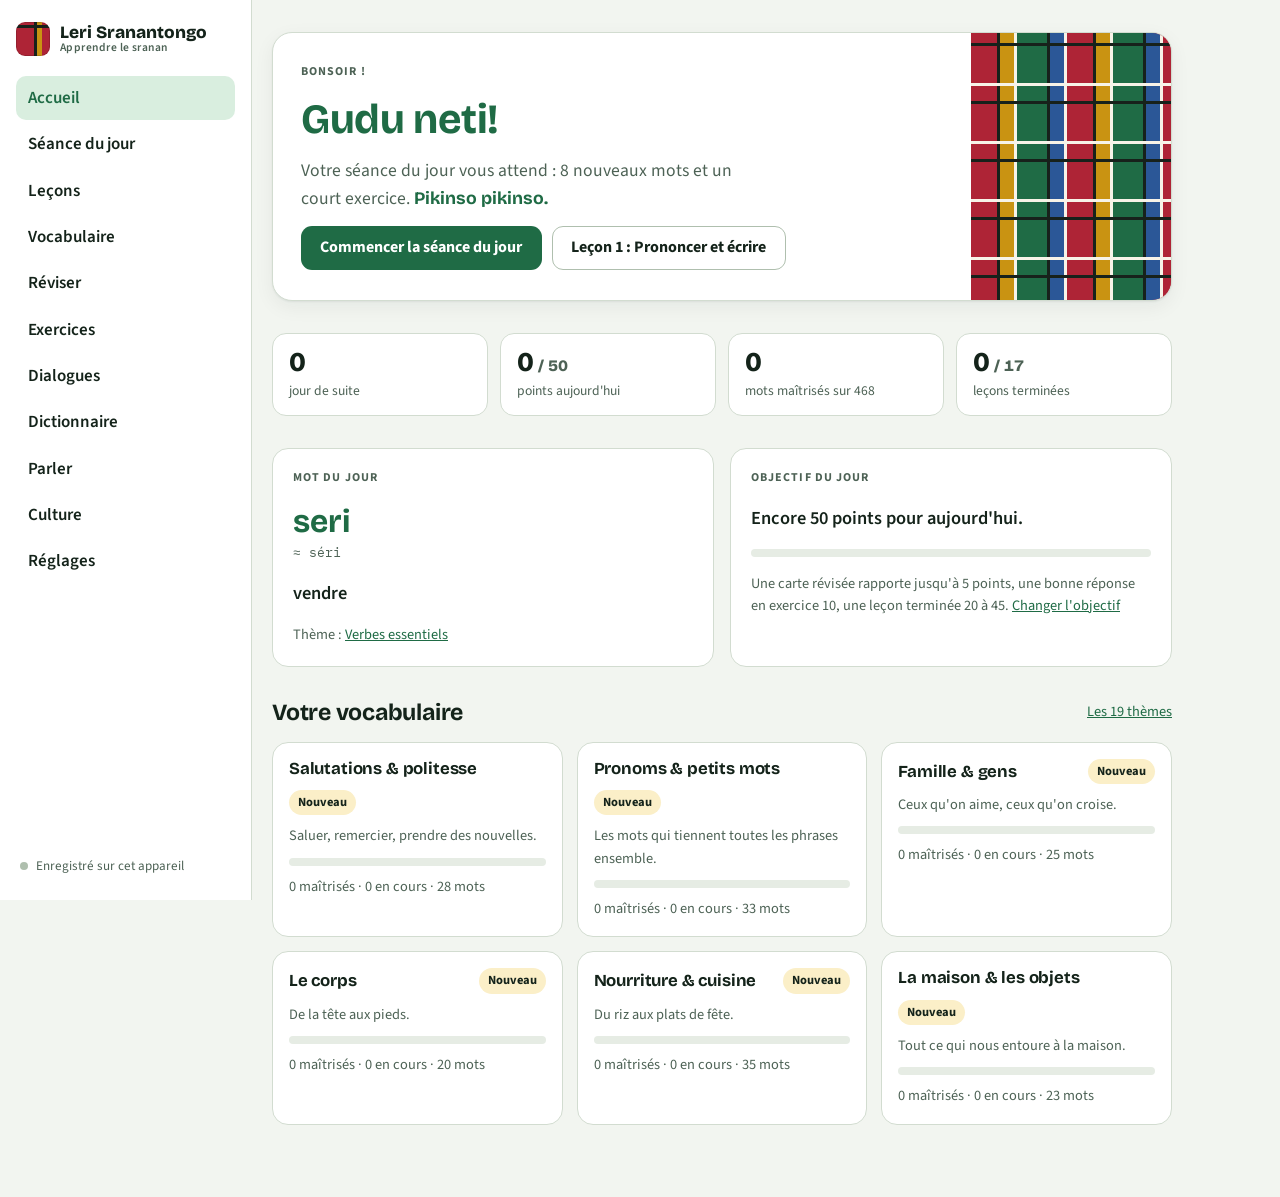
==== commit ee0d08ac: "Sécurise l'application et la version en ligne - Polices hébergées avec le site : plus aucune requête" ====
--- a/index.html
+++ b/index.html
@@ -2,16 +2,23 @@
 <html lang="fr">
 <head>
 <meta charset="utf-8">
+<meta http-equiv="Content-Security-Policy" content="default-src 'none'; script-src 'sha256-EX8RecM6//SSZzbppBwVlhcWC4B8OJP4muuwi52sjlQ=' 'sha256-wsOdt50FDDkHnEwkQATI1pCyt/hcGUEs00NN80HDhBY='; style-src 'self' 'unsafe-inline'; font-src 'self'; img-src 'self'; connect-src 'self'; manifest-src 'self'; worker-src 'self'; base-uri 'none'; form-action 'none'; object-src 'none'">
+<meta name="referrer" content="no-referrer">
 <meta name="viewport" content="width=device-width,initial-scale=1,viewport-fit=cover">
+<meta name="theme-color" content="#1F6B45">
+<meta name="apple-mobile-web-app-capable" content="yes">
+<meta name="mobile-web-app-capable" content="yes">
+<meta name="apple-mobile-web-app-title" content="Leri Sranan">
+<link rel="manifest" href="manifest.webmanifest">
+<link rel="icon" type="image/png" sizes="192x192" href="icon-192.png">
+<link rel="apple-touch-icon" href="apple-touch-icon.png">
 <style>:root{color-scheme:light;padding-top:env(safe-area-inset-top,0px);padding-bottom:env(safe-area-inset-bottom,0px)}body{margin:0;font:14px system-ui,sans-serif}img{max-width:100%}[hidden]{display:none!important}</style>
 </head>
 <body>
 <title>Leri Sranantongo</title>
 <meta name="claude:viewport-fit-sides" content="cover">
 <meta name="description" content="Apprendre et réviser le sranan tongo depuis le français : leçons, vocabulaire, révision espacée, exercices, dialogues et culture du Suriname.">
-<link rel="preconnect" href="https://fonts.googleapis.com">
-<link rel="preconnect" href="https://fonts.gstatic.com" crossorigin>
-<link rel="stylesheet" href="https://fonts.googleapis.com/css2?family=Bricolage+Grotesque:opsz,wght@12..96,500;12..96,700;12..96,800&family=Source+Sans+3:ital,wght@0,400;0,600;0,700;1,400&family=IBM+Plex+Mono:wght@400;500&display=swap">
+<link rel="stylesheet" href="fonts/fonts.css">
 <style>
 /* Layout: application shell — a rail on wide screens, a sticky tab strip on phones.
    The one bold gesture is the pangi cloth (striped Maroon textile) on the brand mark and the home hero; everything else stays quiet. */
@@ -79,7 +86,7 @@
 .row{display:flex;flex-wrap:wrap;gap:10px;align-items:center}
 .spread{display:flex;flex-wrap:wrap;gap:12px;align-items:center;justify-content:space-between}
 .prose{max-width:66ch}
-div.prose,ol.prose{display:flex;flex-direction:column;gap:12px}
+div.prose,ol.prose,ul.prose{display:flex;flex-direction:column;gap:12px}
 .prose b{font-weight:700}
 
 /* Shell */
@@ -288,6 +295,8 @@
 .composer textarea{flex:1;min-width:0;resize:vertical;min-height:52px;max-height:200px;font:1.05rem/1.4 var(--font-body);padding:13px 15px;border-radius:13px;border:1.5px solid var(--line-strong);background:var(--surface);color:var(--fg)}
 .composer textarea:focus{border-color:var(--green);outline:none}
 .typing{color:var(--muted);font-style:italic}
+.code-box{width:100%;min-width:0;resize:vertical;font:.8rem/1.4 var(--font-mono);padding:10px 12px;border-radius:11px;border:1.5px solid var(--line-strong);background:var(--surface);color:var(--fg);word-break:break-all}
+.code-box:focus{border-color:var(--green);outline:none}
 
 /* Dico */
 .search{position:relative}
@@ -1532,10 +1541,44 @@
 /* ---------- Progression (navigateur + compte Claude si disponible) ---------- */
 const LS_KEY = "leri-sranantongo:v1";
 function fresh() { return {v:1, epoch:0, updatedAt:0, xp:0, goal:50, newPer:10, dir:"sr", slow:false, autoplay:false, cards:{}, lessons:{}, dialogues:{}, days:{}, seances:{}}; }
+/* Toute progression chargée (navigateur, compte, code de sauvegarde) est vérifiée champ par champ :
+   seuls les champs connus, avec des nombres valides, sont gardés. */
+const own = (o, k) => Object.prototype.hasOwnProperty.call(o, k);
+const num = (x, d = 0) => (typeof x === "number" && isFinite(x)) ? x : d;
+const plainObj = o => (o && typeof o === "object" && !Array.isArray(o)) ? o : {};
+const DATE_KEY = /^\d{4}-\d{2}-\d{2}$/;
 function normalizeState(x) {
   const f = fresh();
-  if (!x || typeof x !== "object") return f;
-  return Object.assign(f, x, {cards: x.cards || {}, lessons: x.lessons || {}, dialogues: x.dialogues || {}, days: x.days || {}, seances: x.seances || {}});
+  if (!x || typeof x !== "object" || Array.isArray(x)) return f;
+  f.epoch = num(x.epoch); f.updatedAt = num(x.updatedAt); f.xp = Math.max(0, Math.round(num(x.xp)));
+  f.goal = [20, 50, 100, 200].includes(x.goal) ? x.goal : 50;
+  f.newPer = [0, 5, 10, 20].includes(x.newPer) ? x.newPer : 10;
+  f.dir = ["sr", "fr", "mix"].includes(x.dir) ? x.dir : "sr";
+  f.slow = x.slow === true; f.autoplay = x.autoplay === true;
+  for (const [k, c] of Object.entries(plainObj(x.cards))) {
+    if (!own(BYID, k) || !c || typeof c !== "object") continue;
+    f.cards[k] = {b: Math.min(5, Math.max(0, Math.round(num(c.b)))), d: num(c.d), l: num(c.l), r: Math.max(0, Math.round(num(c.r))), w: Math.max(0, Math.round(num(c.w)))};
+  }
+  for (const [k, l] of Object.entries(plainObj(x.lessons))) {
+    if (!own(LESSON, k) || !l || typeof l !== "object") continue;
+    f.lessons[k] = {score: Math.max(0, Math.round(num(l.score))), total: Math.max(0, Math.round(num(l.total))), at: num(l.at)};
+  }
+  for (const k of Object.keys(plainObj(x.dialogues))) if (own(DIALOGUE, k) || k === "lecture") f.dialogues[k] = true;
+  for (const [k, v] of Object.entries(plainObj(x.days))) if (DATE_KEY.test(k)) f.days[k] = Math.max(0, Math.round(num(v)));
+  for (const [k, v] of Object.entries(plainObj(x.seances))) if (DATE_KEY.test(k)) f.seances[k] = Math.max(0, Math.round(num(v)));
+  return f;
+}
+
+/* Code de sauvegarde : « LERI1: » + la progression en base64 */
+const BACKUP_PREFIX = "LERI1:";
+function toBase64(str) { const bytes = new TextEncoder().encode(str); let bin = ""; for (let i = 0; i < bytes.length; i += 0x8000) bin += String.fromCharCode.apply(null, bytes.subarray(i, i + 0x8000)); return btoa(bin); }
+function fromBase64(b64) { const bin = atob(b64); const bytes = new Uint8Array(bin.length); for (let i = 0; i < bin.length; i++) bytes[i] = bin.charCodeAt(i); return new TextDecoder().decode(bytes); }
+function backupCode() { return BACKUP_PREFIX + toBase64(JSON.stringify(S)); }
+function readBackup(text) {
+  const t = String(text || "").replace(/\s+/g, "");
+  if (!t.startsWith(BACKUP_PREFIX)) return null;
+  if (t.length > 2000000) return null;
+  try { return JSON.parse(fromBase64(t.slice(BACKUP_PREFIX.length))); } catch (e) { return null; }
 }
 function loadLocal() { try { const s = localStorage.getItem(LS_KEY); return s ? JSON.parse(s) : null; } catch (e) { return null; } }
 function saveLocal() { try { localStorage.setItem(LS_KEY, JSON.stringify(S)); } catch (e) {} }
@@ -2546,6 +2589,21 @@
         <div class="row"><button class="chip" type="button" data-act="set-auto" aria-pressed="${!!S.autoplay}">Lire les cartes automatiquement</button></div>
         <div class="row"><span class="srw">${srSpan("Fa waka? Mi de, tangi.")}${sayBtn("Fa waka? Mi de, tangi.")}</span><span class="small muted">Touchez pour essayer.</span></div>`
       : `<p class="note prose">Le son n'est pas disponible sur cet appareil ou dans ce navigateur (aucune voix française n'est installée, ou la lecture à voix haute a été désactivée pour cette page dans le menu Permissions).</p>`}
+    </section>
+    <section class="panel stack"><h3>Sur mon téléphone</h3>
+      <p class="muted prose">Ajoutez Leri Sranantongo à l'écran d'accueil : une icône l'ouvre comme une application, gratuitement, sans passer par un magasin d'applications.</p>
+      <ul class="prose" style="padding-left:1.2em;margin:0">
+        <li><b>iPhone :</b> ouvrez cette page dans Safari, touchez le bouton Partager (le carré avec une flèche vers le haut), puis « Sur l'écran d'accueil ».</li>
+        <li><b>Android :</b> ouvrez cette page dans Chrome, touchez ⋮ en haut à droite, puis « Ajouter à l'écran d'accueil » ou « Installer l'application ».</li>
+      </ul>
+    </section>
+    <section class="panel stack"><h3>Sauvegarder ma progression</h3>
+      <p class="muted prose">Copiez votre code de sauvegarde et gardez-le en lieu sûr, par exemple dans vos notes. Il sert aussi à passer votre progression d'une version de l'application à l'autre (claude.ai ⇄ version hors ligne).</p>
+      <div class="row"><button class="btn" type="button" data-act="backup-copy">Copier mon code de sauvegarde</button><span class="small muted" id="backup-msg" role="status"></span></div>
+      <textarea class="code-box" id="backup-out" rows="3" readonly hidden aria-label="Votre code de sauvegarde"></textarea>
+      <label class="small muted" for="restore-in">Restaurer : collez un code de sauvegarde. Votre progression actuelle est conservée, les deux sont réunies.</label>
+      <textarea class="code-box" id="restore-in" rows="3" spellcheck="false" autocomplete="off" placeholder="LERI1:…"></textarea>
+      <div class="row"><button class="btn ghost" type="button" data-act="restore">Restaurer</button><span class="small" id="restore-msg" role="status"></span></div>
     </section>
     <section class="panel stack"><h3>Où est enregistrée ma progression ?</h3><p class="muted prose">${esc(where)}</p></section>
     <section class="panel stack"><h3>Objectif quotidien</h3>
@@ -2699,6 +2757,25 @@
   "talk-start": () => talkSend("Commence la conversation selon le scénario, avec une première réplique très simple.", true),
   "talk-stop": () => { if (TALK.ctl) TALK.ctl.abort(); },
   "talk-new": () => { if (TALK.ctl) TALK.ctl.abort(); TALK.turns = []; TALK.err = ""; render(); },
+  "backup-copy": () => {
+    const code = backupCode(), msg = $("#backup-msg"), out = $("#backup-out");
+    const showBox = () => { out.value = code; out.hidden = false; out.focus(); out.select(); msg.textContent = "Sélectionnez le code ci-dessous et copiez-le."; };
+    try {
+      navigator.clipboard.writeText(code).then(() => { msg.textContent = "Code copié. Collez-le dans vos notes pour le garder."; }, showBox);
+    } catch (e) { showBox(); }
+  },
+  "restore": () => {
+    const box = $("#restore-in"), msg = $("#restore-msg");
+    const data = readBackup(box.value);
+    if (!data) { msg.textContent = "Ce code n'est pas valide : il doit commencer par LERI1: et être copié en entier."; msg.style.color = "var(--red)"; return; }
+    const imported = normalizeState(data);
+    imported.epoch = S.epoch;
+    S = merge(S, imported); save();
+    box.value = "";
+    msg.style.color = "var(--green)";
+    msg.textContent = "Progression restaurée : " + Object.keys(imported.cards).length + " mots, " + Object.keys(imported.lessons).length + " leçons.";
+    renderNav(currentRoute());
+  },
   "reset-ask": () => { RESET_ASK = true; render(); },
   "reset-no": () => { RESET_ASK = false; render(); },
   "reset-yes": () => { const goal = S.goal; S = fresh(); S.epoch = Date.now(); S.goal = goal; RESET_ASK = false; RV = null; QZ = null; LQ = null; SE = null; save(); render(); }
@@ -2745,5 +2822,6 @@
 })();
 </script>
 
+<script>if ("serviceWorker" in navigator && /^https?:$/.test(location.protocol)) addEventListener("load", () => navigator.serviceWorker.register("sw.js").catch(() => {}));</script>
 </body>
 </html>
--- a/fonts/fonts.css
+++ b/fonts/fonts.css
@@ -0,0 +1,168 @@
+/* latin-ext */
+@font-face {
+  font-family: 'Bricolage Grotesque';
+  font-style: normal;
+  font-weight: 500;
+  font-stretch: 100%;
+  font-display: swap;
+  src: url(bricolage-grotesque-latin-ext-fdb6b064.woff2) format('woff2');
+  unicode-range: U+0100-02BA, U+02BD-02C5, U+02C7-02CC, U+02CE-02D7, U+02DD-02FF, U+0304, U+0308, U+0329, U+1D00-1DBF, U+1E00-1E9F, U+1EF2-1EFF, U+2020, U+20A0-20AB, U+20AD-20C4, U+2113, U+2C60-2C7F, U+A720-A7FF;
+}
+/* latin */
+@font-face {
+  font-family: 'Bricolage Grotesque';
+  font-style: normal;
+  font-weight: 500;
+  font-stretch: 100%;
+  font-display: swap;
+  src: url(bricolage-grotesque-latin-40c2cb34.woff2) format('woff2');
+  unicode-range: U+0000-00FF, U+0131, U+0152-0153, U+02BB-02BC, U+02C6, U+02DA, U+02DC, U+0304, U+0308, U+0329, U+2000-206F, U+20AC, U+2122, U+2191, U+2193, U+2212, U+2215, U+FEFF, U+FFFD;
+}
+/* latin-ext */
+@font-face {
+  font-family: 'Bricolage Grotesque';
+  font-style: normal;
+  font-weight: 700;
+  font-stretch: 100%;
+  font-display: swap;
+  src: url(bricolage-grotesque-latin-ext-fdb6b064.woff2) format('woff2');
+  unicode-range: U+0100-02BA, U+02BD-02C5, U+02C7-02CC, U+02CE-02D7, U+02DD-02FF, U+0304, U+0308, U+0329, U+1D00-1DBF, U+1E00-1E9F, U+1EF2-1EFF, U+2020, U+20A0-20AB, U+20AD-20C4, U+2113, U+2C60-2C7F, U+A720-A7FF;
+}
+/* latin */
+@font-face {
+  font-family: 'Bricolage Grotesque';
+  font-style: normal;
+  font-weight: 700;
+  font-stretch: 100%;
+  font-display: swap;
+  src: url(bricolage-grotesque-latin-40c2cb34.woff2) format('woff2');
+  unicode-range: U+0000-00FF, U+0131, U+0152-0153, U+02BB-02BC, U+02C6, U+02DA, U+02DC, U+0304, U+0308, U+0329, U+2000-206F, U+20AC, U+2122, U+2191, U+2193, U+2212, U+2215, U+FEFF, U+FFFD;
+}
+/* latin-ext */
+@font-face {
+  font-family: 'Bricolage Grotesque';
+  font-style: normal;
+  font-weight: 800;
+  font-stretch: 100%;
+  font-display: swap;
+  src: url(bricolage-grotesque-latin-ext-fdb6b064.woff2) format('woff2');
+  unicode-range: U+0100-02BA, U+02BD-02C5, U+02C7-02CC, U+02CE-02D7, U+02DD-02FF, U+0304, U+0308, U+0329, U+1D00-1DBF, U+1E00-1E9F, U+1EF2-1EFF, U+2020, U+20A0-20AB, U+20AD-20C4, U+2113, U+2C60-2C7F, U+A720-A7FF;
+}
+/* latin */
+@font-face {
+  font-family: 'Bricolage Grotesque';
+  font-style: normal;
+  font-weight: 800;
+  font-stretch: 100%;
+  font-display: swap;
+  src: url(bricolage-grotesque-latin-40c2cb34.woff2) format('woff2');
+  unicode-range: U+0000-00FF, U+0131, U+0152-0153, U+02BB-02BC, U+02C6, U+02DA, U+02DC, U+0304, U+0308, U+0329, U+2000-206F, U+20AC, U+2122, U+2191, U+2193, U+2212, U+2215, U+FEFF, U+FFFD;
+}
+/* latin-ext */
+@font-face {
+  font-family: 'IBM Plex Mono';
+  font-style: normal;
+  font-weight: 400;
+  font-display: swap;
+  src: url(ibm-plex-mono-latin-ext-3e9c5ad6.woff2) format('woff2');
+  unicode-range: U+0100-02BA, U+02BD-02C5, U+02C7-02CC, U+02CE-02D7, U+02DD-02FF, U+0304, U+0308, U+0329, U+1D00-1DBF, U+1E00-1E9F, U+1EF2-1EFF, U+2020, U+20A0-20AB, U+20AD-20C4, U+2113, U+2C60-2C7F, U+A720-A7FF;
+}
+/* latin */
+@font-face {
+  font-family: 'IBM Plex Mono';
+  font-style: normal;
+  font-weight: 400;
+  font-display: swap;
+  src: url(ibm-plex-mono-latin-9c2bd7b0.woff2) format('woff2');
+  unicode-range: U+0000-00FF, U+0131, U+0152-0153, U+02BB-02BC, U+02C6, U+02DA, U+02DC, U+0304, U+0308, U+0329, U+2000-206F, U+20AC, U+2122, U+2191, U+2193, U+2212, U+2215, U+FEFF, U+FFFD;
+}
+/* latin-ext */
+@font-face {
+  font-family: 'IBM Plex Mono';
+  font-style: normal;
+  font-weight: 500;
+  font-display: swap;
+  src: url(ibm-plex-mono-latin-ext-876101ac.woff2) format('woff2');
+  unicode-range: U+0100-02BA, U+02BD-02C5, U+02C7-02CC, U+02CE-02D7, U+02DD-02FF, U+0304, U+0308, U+0329, U+1D00-1DBF, U+1E00-1E9F, U+1EF2-1EFF, U+2020, U+20A0-20AB, U+20AD-20C4, U+2113, U+2C60-2C7F, U+A720-A7FF;
+}
+/* latin */
+@font-face {
+  font-family: 'IBM Plex Mono';
+  font-style: normal;
+  font-weight: 500;
+  font-display: swap;
+  src: url(ibm-plex-mono-latin-e5509a1e.woff2) format('woff2');
+  unicode-range: U+0000-00FF, U+0131, U+0152-0153, U+02BB-02BC, U+02C6, U+02DA, U+02DC, U+0304, U+0308, U+0329, U+2000-206F, U+20AC, U+2122, U+2191, U+2193, U+2212, U+2215, U+FEFF, U+FFFD;
+}
+/* latin-ext */
+@font-face {
+  font-family: 'Source Sans 3';
+  font-style: italic;
+  font-weight: 400;
+  font-display: swap;
+  src: url(source-sans-3-latin-ext-52ee6432.woff2) format('woff2');
+  unicode-range: U+0100-02BA, U+02BD-02C5, U+02C7-02CC, U+02CE-02D7, U+02DD-02FF, U+0304, U+0308, U+0329, U+1D00-1DBF, U+1E00-1E9F, U+1EF2-1EFF, U+2020, U+20A0-20AB, U+20AD-20C4, U+2113, U+2C60-2C7F, U+A720-A7FF;
+}
+/* latin */
+@font-face {
+  font-family: 'Source Sans 3';
+  font-style: italic;
+  font-weight: 400;
+  font-display: swap;
+  src: url(source-sans-3-latin-6bf953ec.woff2) format('woff2');
+  unicode-range: U+0000-00FF, U+0131, U+0152-0153, U+02BB-02BC, U+02C6, U+02DA, U+02DC, U+0304, U+0308, U+0329, U+2000-206F, U+20AC, U+2122, U+2191, U+2193, U+2212, U+2215, U+FEFF, U+FFFD;
+}
+/* latin-ext */
+@font-face {
+  font-family: 'Source Sans 3';
+  font-style: normal;
+  font-weight: 400;
+  font-display: swap;
+  src: url(source-sans-3-latin-ext-023468e5.woff2) format('woff2');
+  unicode-range: U+0100-02BA, U+02BD-02C5, U+02C7-02CC, U+02CE-02D7, U+02DD-02FF, U+0304, U+0308, U+0329, U+1D00-1DBF, U+1E00-1E9F, U+1EF2-1EFF, U+2020, U+20A0-20AB, U+20AD-20C4, U+2113, U+2C60-2C7F, U+A720-A7FF;
+}
+/* latin */
+@font-face {
+  font-family: 'Source Sans 3';
+  font-style: normal;
+  font-weight: 400;
+  font-display: swap;
+  src: url(source-sans-3-latin-48884e38.woff2) format('woff2');
+  unicode-range: U+0000-00FF, U+0131, U+0152-0153, U+02BB-02BC, U+02C6, U+02DA, U+02DC, U+0304, U+0308, U+0329, U+2000-206F, U+20AC, U+2122, U+2191, U+2193, U+2212, U+2215, U+FEFF, U+FFFD;
+}
+/* latin-ext */
+@font-face {
+  font-family: 'Source Sans 3';
+  font-style: normal;
+  font-weight: 600;
+  font-display: swap;
+  src: url(source-sans-3-latin-ext-023468e5.woff2) format('woff2');
+  unicode-range: U+0100-02BA, U+02BD-02C5, U+02C7-02CC, U+02CE-02D7, U+02DD-02FF, U+0304, U+0308, U+0329, U+1D00-1DBF, U+1E00-1E9F, U+1EF2-1EFF, U+2020, U+20A0-20AB, U+20AD-20C4, U+2113, U+2C60-2C7F, U+A720-A7FF;
+}
+/* latin */
+@font-face {
+  font-family: 'Source Sans 3';
+  font-style: normal;
+  font-weight: 600;
+  font-display: swap;
+  src: url(source-sans-3-latin-48884e38.woff2) format('woff2');
+  unicode-range: U+0000-00FF, U+0131, U+0152-0153, U+02BB-02BC, U+02C6, U+02DA, U+02DC, U+0304, U+0308, U+0329, U+2000-206F, U+20AC, U+2122, U+2191, U+2193, U+2212, U+2215, U+FEFF, U+FFFD;
+}
+/* latin-ext */
+@font-face {
+  font-family: 'Source Sans 3';
+  font-style: normal;
+  font-weight: 700;
+  font-display: swap;
+  src: url(source-sans-3-latin-ext-023468e5.woff2) format('woff2');
+  unicode-range: U+0100-02BA, U+02BD-02C5, U+02C7-02CC, U+02CE-02D7, U+02DD-02FF, U+0304, U+0308, U+0329, U+1D00-1DBF, U+1E00-1E9F, U+1EF2-1EFF, U+2020, U+20A0-20AB, U+20AD-20C4, U+2113, U+2C60-2C7F, U+A720-A7FF;
+}
+/* latin */
+@font-face {
+  font-family: 'Source Sans 3';
+  font-style: normal;
+  font-weight: 700;
+  font-display: swap;
+  src: url(source-sans-3-latin-48884e38.woff2) format('woff2');
+  unicode-range: U+0000-00FF, U+0131, U+0152-0153, U+02BB-02BC, U+02C6, U+02DA, U+02DC, U+0304, U+0308, U+0329, U+2000-206F, U+20AC, U+2122, U+2191, U+2193, U+2212, U+2215, U+FEFF, U+FFFD;
+}
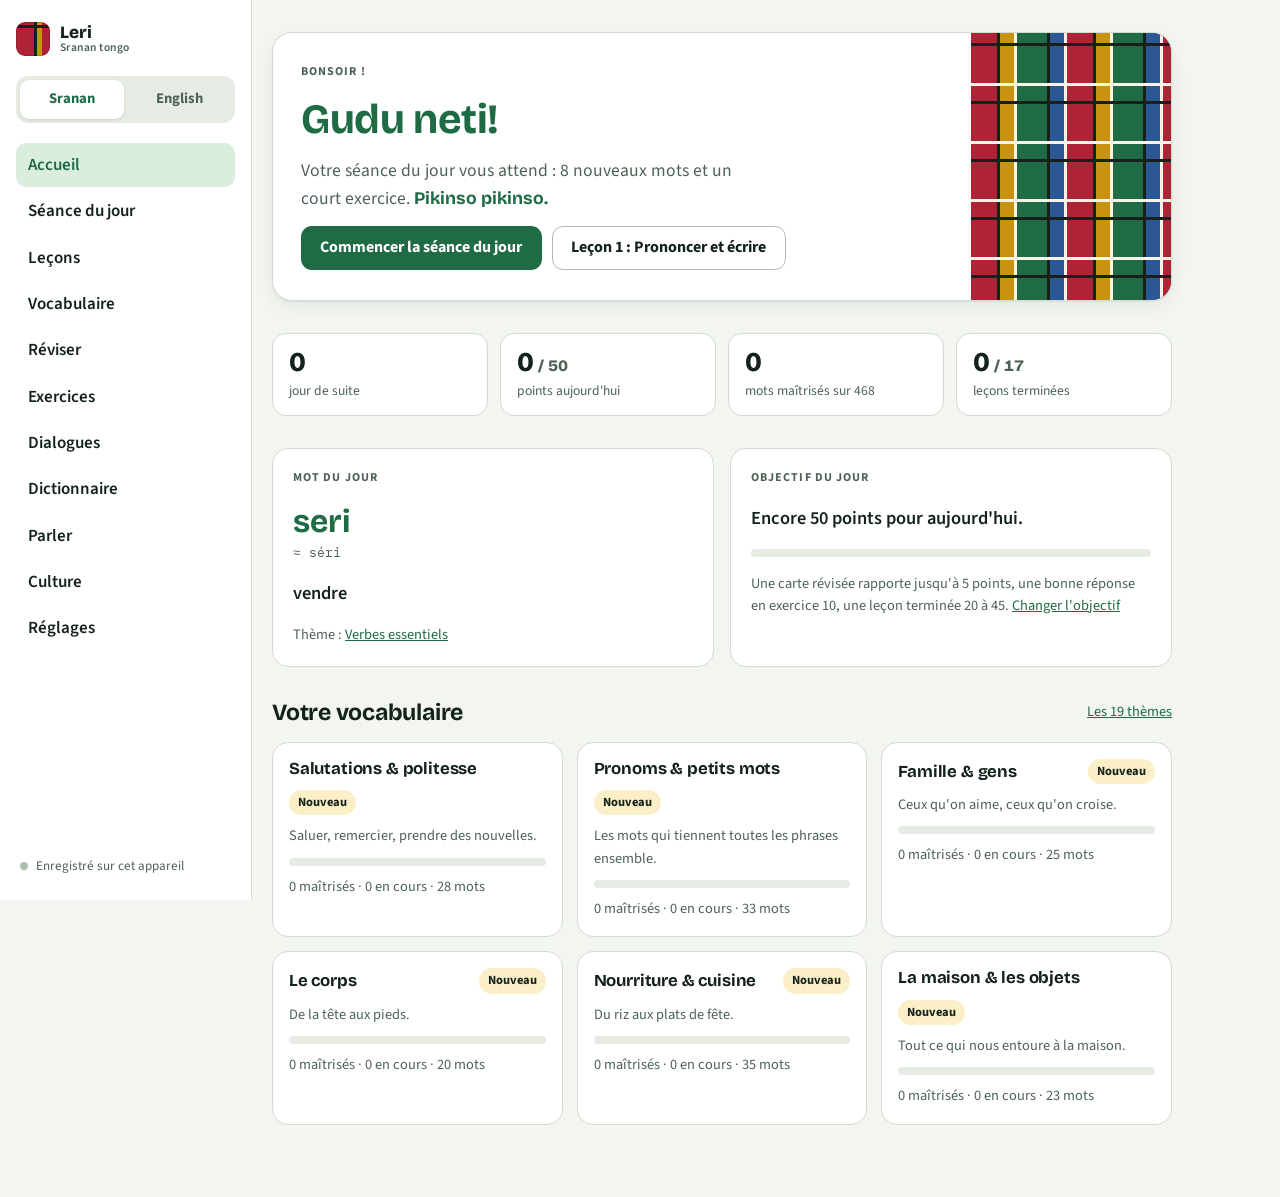
==== commit 38030112: "Ajoute un cours d'anglais complet, du niveau A1 au C1 - Sélecteur Sranan | English : chaque langue a" ====
--- a/index.html
+++ b/index.html
@@ -2,22 +2,22 @@
 <html lang="fr">
 <head>
 <meta charset="utf-8">
-<meta http-equiv="Content-Security-Policy" content="default-src 'none'; script-src 'sha256-EX8RecM6//SSZzbppBwVlhcWC4B8OJP4muuwi52sjlQ=' 'sha256-wsOdt50FDDkHnEwkQATI1pCyt/hcGUEs00NN80HDhBY='; style-src 'self' 'unsafe-inline'; font-src 'self'; img-src 'self'; connect-src 'self'; manifest-src 'self'; worker-src 'self'; base-uri 'none'; form-action 'none'; object-src 'none'">
+<meta http-equiv="Content-Security-Policy" content="default-src 'none'; script-src 'sha256-88OL5N26FZdoMy5tE8asZYWP4CrdkkDUjrt/KWYtG9o=' 'sha256-wsOdt50FDDkHnEwkQATI1pCyt/hcGUEs00NN80HDhBY='; style-src 'self' 'unsafe-inline'; font-src 'self'; img-src 'self'; connect-src 'self'; manifest-src 'self'; worker-src 'self'; base-uri 'none'; form-action 'none'; object-src 'none'">
 <meta name="referrer" content="no-referrer">
 <meta name="viewport" content="width=device-width,initial-scale=1,viewport-fit=cover">
 <meta name="theme-color" content="#1F6B45">
 <meta name="apple-mobile-web-app-capable" content="yes">
 <meta name="mobile-web-app-capable" content="yes">
-<meta name="apple-mobile-web-app-title" content="Leri Sranan">
+<meta name="apple-mobile-web-app-title" content="Leri">
 <link rel="manifest" href="manifest.webmanifest">
 <link rel="icon" type="image/png" sizes="192x192" href="icon-192.png">
 <link rel="apple-touch-icon" href="apple-touch-icon.png">
 <style>:root{color-scheme:light;padding-top:env(safe-area-inset-top,0px);padding-bottom:env(safe-area-inset-bottom,0px)}body{margin:0;font:14px system-ui,sans-serif}img{max-width:100%}[hidden]{display:none!important}</style>
 </head>
 <body>
-<title>Leri Sranantongo</title>
+<title>Leri Sranan & English</title>
 <meta name="claude:viewport-fit-sides" content="cover">
-<meta name="description" content="Apprendre et réviser le sranan tongo depuis le français : leçons, vocabulaire, révision espacée, exercices, dialogues et culture du Suriname.">
+<meta name="description" content="Apprendre et réviser le sranan tongo et l'anglais depuis le français : leçons, vocabulaire, révision espacée, exercices, dialogues, test de niveau.">
 <link rel="stylesheet" href="fonts/fonts.css">
 <style>
 /* Layout: application shell — a rail on wide screens, a sticky tab strip on phones.
@@ -103,6 +103,10 @@
 .nav a{display:flex;align-items:center;gap:10px;padding:9px 12px;border-radius:10px;text-decoration:none;color:var(--fg);font-weight:600;white-space:nowrap}
 .nav a:hover{background:var(--surface-2)}
 .nav a[aria-current="page"]{background:var(--green-soft);color:var(--green)}
+.course-switch{display:flex;gap:4px;padding:4px;border-radius:12px;background:var(--surface-2)}
+.course-switch button{flex:1;border:0;background:transparent;padding:8px 10px;border-radius:9px;font-weight:700;font-size:.92rem;cursor:pointer;color:var(--muted)}
+.course-switch button[aria-pressed="true"]{background:var(--surface);color:var(--green);box-shadow:0 1px 3px rgba(0,0,0,.12)}
+.pill.lvl{background:var(--green-soft);color:var(--green);font-family:var(--font-mono)}
 .badge{font-size:.72rem;font-weight:700;background:var(--red);color:#fff;border-radius:99px;padding:1px 7px;font-variant-numeric:tabular-nums;line-height:1.4}
 .nav .badge{margin-left:auto}
 .sync{margin-top:auto;display:flex;align-items:center;gap:8px;font-size:.82rem;color:var(--muted);background:none;border:0;padding:6px 4px;cursor:pointer;text-align:left}
@@ -110,7 +114,7 @@
 .sync[data-s="synced"] i{background:var(--green)}
 .sync[data-s="connecting"] i,.sync[data-s="slow"] i{background:var(--gold)}
 .sync[data-s="error"] i{background:var(--red)}
-.view{width:100%;max-width:940px;padding-block:32px 72px;padding-left:max(20px,env(safe-area-inset-left,0px));padding-right:max(20px,env(safe-area-inset-right,0px));outline:none}
+.view{width:100%;max-width:940px;padding-block:32px calc(72px + var(--install-h, 0px));padding-left:max(20px,env(safe-area-inset-left,0px));padding-right:max(20px,env(safe-area-inset-right,0px));outline:none}
 
 /* Barre d'onglets du téléphone */
 .tabbar{display:none;grid-template-columns:repeat(5,minmax(0,1fr));position:fixed;left:0;right:0;bottom:0;z-index:40;background:var(--surface);border-top:1px solid var(--line);
@@ -134,14 +138,22 @@
   .rail{position:static;height:auto;gap:0;border-right:0;border-bottom:1px solid var(--line);
     padding-block:10px;padding-left:max(16px,env(safe-area-inset-left,0px));padding-right:max(16px,env(safe-area-inset-right,0px));overflow:visible}
   .rail .nav{display:none}
+  .course-switch{margin-top:10px}
   .brand-mark{width:28px;height:28px;border-radius:7px}
   .sync{margin-top:0;padding:4px 0}
   .sync span{display:none}
   .sync.rail-sync{display:none}
-  .view{padding-block:22px calc(100px + env(safe-area-inset-bottom,0px));padding-left:max(16px,env(safe-area-inset-left,0px));padding-right:max(16px,env(safe-area-inset-right,0px))}
+  .view{padding-block:22px calc(100px + env(safe-area-inset-bottom,0px) + var(--install-h, 0px));padding-left:max(16px,env(safe-area-inset-left,0px));padding-right:max(16px,env(safe-area-inset-right,0px))}
   .tabbar{display:grid}
 }
 @media (min-width:861px){ .sheet{display:none} }
+/* Bandeau d'installation (version site uniquement) */
+.install{position:fixed;z-index:34;left:0;right:0;bottom:calc(61px + env(safe-area-inset-bottom,0px));padding-bottom:10px;
+  padding-left:max(16px,env(safe-area-inset-left,0px));padding-right:max(16px,env(safe-area-inset-right,0px))}
+@media (min-width:861px){.install{left:auto;right:24px;bottom:24px;width:420px;padding:0}}
+.install-card{display:flex;gap:12px;align-items:flex-start;background:var(--surface);border:1.5px solid var(--green);border-radius:16px;padding:14px;box-shadow:var(--shadow)}
+.install-card img{border-radius:10px;flex:none}
+.install-card svg{vertical-align:-3px}
 @media (min-width:861px){ .sync.top-sync{display:none} }
 
 /* Pangi cloth */
@@ -342,17 +354,18 @@
 <div class="shell">
   <aside class="rail">
     <div class="brand-row">
-      <a class="brand" href="#accueil" aria-label="Leri Sranantongo, accueil">
+      <a class="brand" href="#accueil" aria-label="Leri, accueil">
         <span class="brand-mark cloth" aria-hidden="true"></span>
-        <span class="brand-name">Leri Sranantongo<small>Apprendre le sranan</small></span>
+        <span class="brand-name">Leri<small id="brand-sub">Sranan tongo</small></span>
       </a>
       <button class="sync top-sync" type="button" data-act="go-settings" data-s="local" title="Où est enregistrée ma progression ?"><i></i><span></span></button>
     </div>
+    <div class="course-switch" id="course-switch" role="group" aria-label="Langue étudiée"></div>
     <nav class="nav" id="nav" aria-label="Sections"></nav>
     <button class="sync rail-sync" type="button" data-act="go-settings" data-s="local"><i></i><span>Enregistré sur cet appareil</span></button>
   </aside>
   <main id="view" class="view" tabindex="-1">
-    <noscript><p>Leri Sranantongo a besoin de JavaScript pour fonctionner.</p></noscript>
+    <noscript><p>Leri a besoin de JavaScript pour fonctionner.</p></noscript>
   </main>
 </div>
 <div class="sheet" id="sheet" hidden>
@@ -360,6 +373,7 @@
   <nav class="sheet-panel" id="sheet-panel" aria-label="Autres sections"></nav>
 </div>
 <nav class="tabbar" id="tabbar" aria-label="Navigation principale"></nav>
+<div class="install" id="install" hidden></div>
 
 <script>
 /* =========================================================================
@@ -1456,6 +1470,1131 @@
 ];
 
 /* =========================================================================
+   COURS D'ANGLAIS — du niveau A1 au C1, pour francophones.
+   Format d'un mot : [anglais, français, note facultative, variantes acceptées séparées par |]
+   ========================================================================= */
+const EN_THEMES = [
+ { id:"en-base", level:"A1", name:"Les essentiels", lead:"Saluer, remercier, se présenter.", words:[
+  ["hello","bonjour"],
+  ["hi","salut"],
+  ["good morning","bonjour (le matin)"],
+  ["good afternoon","bon après-midi"],
+  ["good evening","bonsoir"],
+  ["good night","bonne nuit","se dit en partant le soir ou avant d'aller dormir"],
+  ["goodbye","au revoir"],
+  ["see you later","à plus tard"],
+  ["please","s'il vous plaît, s'il te plaît"],
+  ["thank you","merci"],
+  ["thanks a lot","merci beaucoup"],
+  ["you're welcome","de rien","aussi : no problem, my pleasure"],
+  ["excuse me","excusez-moi (pour attirer l'attention)"],
+  ["sorry","pardon, désolé(e)"],
+  ["How are you?","Comment allez-vous ?"],
+  ["I'm fine, thanks.","Je vais bien, merci."],
+  ["Nice to meet you.","Enchanté(e)."],
+  ["What's your name?","Comment vous appelez-vous ?"],
+  ["My name is Daisy.","Je m'appelle Daisy."],
+  ["Where are you from?","D'où venez-vous ?"],
+  ["I'm from France.","Je viens de France."],
+  ["I live in Paris.","J'habite à Paris."],
+  ["Take care!","Prends soin de toi !"],
+  ["Never mind.","Ce n'est pas grave, laisse tomber."],
+  ["No worries.","Pas de souci."],
+  ["Cheers!","Santé ! ; merci (familier, britannique)"]
+ ]},
+ { id:"en-temps", level:"A1", name:"Jours, mois & heure", lead:"Dire la date et l'heure.", words:[
+  ["Monday","lundi","les jours et les mois prennent une majuscule"],
+  ["Tuesday","mardi"],
+  ["Wednesday","mercredi","se prononce « wenz-dé » : le premier d est muet"],
+  ["Thursday","jeudi"],
+  ["Friday","vendredi"],
+  ["Saturday","samedi"],
+  ["Sunday","dimanche"],
+  ["January","janvier"],
+  ["February","février"],
+  ["March","mars"],
+  ["April","avril"],
+  ["May","mai"],
+  ["June","juin"],
+  ["July","juillet"],
+  ["August","août"],
+  ["September","septembre"],
+  ["October","octobre"],
+  ["November","novembre"],
+  ["December","décembre"],
+  ["It's three o'clock.","Il est trois heures."],
+  ["a quarter past three","trois heures et quart"],
+  ["half past three","trois heures et demie"],
+  ["a quarter to four","quatre heures moins le quart"],
+  ["the first of July","le premier juillet","s'écrit 1 July (britannique) ou July 1 (américain)"],
+  ["yesterday","hier"],
+  ["tomorrow","demain"],
+  ["the day after tomorrow","après-demain"],
+  ["last week","la semaine dernière"],
+  ["next month","le mois prochain"]
+ ]},
+ { id:"en-quotidien", level:"A2", name:"Vie quotidienne", lead:"La maison, les courses, la ville.", words:[
+  ["home","maison, chez soi"],
+  ["flat","appartement (britannique)","américain : apartment"],
+  ["bedroom","chambre"],
+  ["kitchen","cuisine"],
+  ["bathroom","salle de bains"],
+  ["neighbour","voisin(e)","américain : neighbor","neighbor"],
+  ["rent","loyer ; louer"],
+  ["bill","facture ; addition (au restaurant)"],
+  ["groceries","courses (alimentaires)"],
+  ["to do the shopping","faire les courses"],
+  ["to cook","cuisiner"],
+  ["to do the dishes","faire la vaisselle"],
+  ["to do the laundry","faire la lessive"],
+  ["to tidy up","ranger"],
+  ["to wake up","se réveiller"],
+  ["to get up","se lever"],
+  ["to have breakfast","prendre le petit-déjeuner"],
+  ["to commute","faire le trajet domicile-travail"],
+  ["appointment","rendez-vous (médecin, administration)","un rendez-vous amoureux : a date"],
+  ["town hall","mairie"],
+  ["post office","bureau de poste"],
+  ["chemist's","pharmacie (britannique)","américain : drugstore, pharmacy"],
+  ["bakery","boulangerie"],
+  ["receipt","ticket de caisse, reçu","le p est muet : « ri-sîte »"],
+  ["change","monnaie (rendue) ; changement"],
+  ["cash","espèces, liquide"],
+  ["to borrow","emprunter"],
+  ["to lend","prêter"],
+  ["weather","temps (météo)"],
+  ["It's raining.","Il pleut."]
+ ]},
+ { id:"en-voyage", level:"A2", name:"Voyager", lead:"Aéroport, hôtel, déplacements.", words:[
+  ["flight","vol (en avion)"],
+  ["luggage","bagages","indénombrable : a piece of luggage = un bagage"],
+  ["suitcase","valise"],
+  ["boarding pass","carte d'embarquement"],
+  ["gate","porte d'embarquement"],
+  ["to check in","enregistrer ses bagages ; s'enregistrer (hôtel)"],
+  ["departure","départ"],
+  ["arrival","arrivée"],
+  ["delay","retard"],
+  ["delayed","retardé"],
+  ["one-way ticket","aller simple","britannique aussi : a single"],
+  ["return ticket","aller-retour","américain : round-trip ticket"],
+  ["to book","réserver"],
+  ["booking","réservation"],
+  ["to miss a flight","rater un vol"],
+  ["customs","douane"],
+  ["passport","passeport"],
+  ["to rent a car","louer une voiture"],
+  ["sightseeing","tourisme, visites"],
+  ["Is breakfast included?","Le petit-déjeuner est-il compris ?"],
+  ["How do I get to the station?","Comment aller à la gare ?"],
+  ["Could you call me a taxi?","Pourriez-vous m'appeler un taxi ?"],
+  ["I'd like a window seat.","Je voudrais une place côté hublot."],
+  ["My luggage hasn't arrived.","Mes bagages ne sont pas arrivés."]
+ ]},
+ { id:"en-irreguliers", level:"A2", name:"Verbes irréguliers", lead:"Base verbale – prétérit – participe passé : les 76 indispensables.", words:[
+  ["be – was/were – been","être"],
+  ["become – became – become","devenir"],
+  ["begin – began – begun","commencer"],
+  ["break – broke – broken","casser"],
+  ["bring – brought – brought","apporter"],
+  ["build – built – built","construire"],
+  ["buy – bought – bought","acheter","ne pas confondre avec brought (bring)"],
+  ["catch – caught – caught","attraper"],
+  ["choose – chose – chosen","choisir"],
+  ["come – came – come","venir"],
+  ["cost – cost – cost","coûter"],
+  ["cut – cut – cut","couper"],
+  ["do – did – done","faire"],
+  ["drink – drank – drunk","boire"],
+  ["drive – drove – driven","conduire"],
+  ["eat – ate – eaten","manger"],
+  ["fall – fell – fallen","tomber"],
+  ["feel – felt – felt","(se) sentir, ressentir"],
+  ["fight – fought – fought","se battre"],
+  ["find – found – found","trouver"],
+  ["fly – flew – flown","voler (en avion, oiseau)"],
+  ["forget – forgot – forgotten","oublier"],
+  ["forgive – forgave – forgiven","pardonner"],
+  ["get – got – got","obtenir ; devenir","américain : participe gotten"],
+  ["give – gave – given","donner"],
+  ["go – went – gone","aller"],
+  ["grow – grew – grown","grandir, pousser"],
+  ["have – had – had","avoir"],
+  ["hear – heard – heard","entendre"],
+  ["hide – hid – hidden","cacher"],
+  ["hold – held – held","tenir"],
+  ["keep – kept – kept","garder"],
+  ["know – knew – known","savoir, connaître","le k est muet"],
+  ["lead – led – led","mener"],
+  ["learn – learnt – learnt","apprendre","aussi learned, surtout en américain"],
+  ["leave – left – left","partir, quitter"],
+  ["lend – lent – lent","prêter"],
+  ["let – let – let","laisser"],
+  ["lie – lay – lain","être allongé","« mentir » est régulier : lie – lied – lied"],
+  ["lose – lost – lost","perdre"],
+  ["make – made – made","fabriquer, faire"],
+  ["mean – meant – meant","signifier, vouloir dire"],
+  ["meet – met – met","rencontrer"],
+  ["pay – paid – paid","payer"],
+  ["put – put – put","mettre"],
+  ["read – read – read","lire","prétérit et participe se prononcent « red »"],
+  ["ride – rode – ridden","aller (à vélo, à cheval)"],
+  ["ring – rang – rung","sonner"],
+  ["rise – rose – risen","se lever, augmenter"],
+  ["run – ran – run","courir"],
+  ["say – said – said","dire","said se prononce « sèd »"],
+  ["see – saw – seen","voir"],
+  ["sell – sold – sold","vendre"],
+  ["send – sent – sent","envoyer"],
+  ["shine – shone – shone","briller"],
+  ["shoot – shot – shot","tirer"],
+  ["show – showed – shown","montrer"],
+  ["shut – shut – shut","fermer"],
+  ["sing – sang – sung","chanter"],
+  ["sit – sat – sat","s'asseoir"],
+  ["sleep – slept – slept","dormir"],
+  ["speak – spoke – spoken","parler"],
+  ["spend – spent – spent","dépenser ; passer (du temps)"],
+  ["stand – stood – stood","être debout"],
+  ["steal – stole – stolen","voler (dérober)"],
+  ["swim – swam – swum","nager"],
+  ["take – took – taken","prendre"],
+  ["teach – taught – taught","enseigner"],
+  ["tell – told – told","dire, raconter"],
+  ["think – thought – thought","penser"],
+  ["throw – threw – thrown","lancer, jeter"],
+  ["understand – understood – understood","comprendre"],
+  ["wake – woke – woken","(se) réveiller"],
+  ["wear – wore – worn","porter (un vêtement)"],
+  ["win – won – won","gagner","won se prononce comme one"],
+  ["write – wrote – written","écrire"]
+ ]},
+ { id:"en-sentiments", level:"B1", name:"Émotions & caractère", lead:"Dire ce qu'on ressent, décrire quelqu'un.", words:[
+  ["upset","contrarié, bouleversé"],
+  ["annoyed","agacé"],
+  ["worried","inquiet"],
+  ["anxious","anxieux"],
+  ["relieved","soulagé"],
+  ["proud","fier"],
+  ["ashamed","honteux"],
+  ["embarrassed","gêné, mal à l'aise"],
+  ["excited","enthousiaste, impatient","I'm excited = j'ai hâte, je suis enthousiaste"],
+  ["bored","qui s'ennuie","I'm bored = je m'ennuie ; I'm boring = je suis ennuyeux !"],
+  ["boring","ennuyeux"],
+  ["exhausted","épuisé"],
+  ["grateful","reconnaissant"],
+  ["jealous","jaloux"],
+  ["lonely","seul (qui souffre de solitude)","alone = seul, sans personne"],
+  ["confident","sûr de soi","faux ami : un confident = a confidant"],
+  ["shy","timide"],
+  ["stubborn","têtu"],
+  ["generous","généreux"],
+  ["selfish","égoïste"],
+  ["moody","lunatique"],
+  ["outgoing","sociable, extraverti"],
+  ["thoughtful","attentionné ; réfléchi"],
+  ["easy-going","facile à vivre"],
+  ["hard-working","travailleur"],
+  ["I'm fed up.","J'en ai marre."],
+  ["I can't stand it.","Je ne le supporte pas."],
+  ["It's up to you.","C'est toi qui vois."]
+ ]},
+ { id:"en-travail", level:"B1", name:"Travail & e-mails", lead:"Le vocabulaire du bureau et les formules d'e-mail.", words:[
+  ["job","emploi, travail"],
+  ["career","carrière"],
+  ["salary","salaire (annuel)","wages = paie à l'heure ou à la semaine"],
+  ["colleague","collègue"],
+  ["manager","responsable, chef"],
+  ["meeting","réunion"],
+  ["deadline","date limite, échéance"],
+  ["to apply for a job","postuler à un emploi"],
+  ["job interview","entretien d'embauche"],
+  ["skills","compétences"],
+  ["to hire","embaucher"],
+  ["to fire","renvoyer (pour faute)"],
+  ["to be laid off","être licencié (économique)"],
+  ["promotion","promotion"],
+  ["full-time","à plein temps"],
+  ["part-time","à temps partiel"],
+  ["overtime","heures supplémentaires"],
+  ["to retire","prendre sa retraite"],
+  ["workload","charge de travail"],
+  ["to be in charge of","être responsable de"],
+  ["schedule","planning, emploi du temps"],
+  ["to work from home","télétravailler"],
+  ["out of office","absent du bureau"],
+  ["to reach an agreement","parvenir à un accord"],
+  ["I'll get back to you.","Je reviens vers vous."],
+  ["Please find attached…","Veuillez trouver ci-joint…"],
+  ["Could we schedule a call?","Pourrions-nous prévoir un appel ?"],
+  ["I look forward to hearing from you.","Dans l'attente de votre réponse."],
+  ["Kind regards","Cordialement"]
+ ]},
+ { id:"en-collocations", level:"B1", name:"Make, do, take… (collocations)", lead:"Les mots qui vont ensemble : on dit make a mistake, pas do a mistake.", words:[
+  ["make a decision","prendre une décision"],
+  ["make a mistake","faire une erreur"],
+  ["make progress","faire des progrès"],
+  ["make an effort","faire un effort"],
+  ["make money","gagner de l'argent"],
+  ["make a phone call","passer un coup de fil"],
+  ["do your homework","faire ses devoirs"],
+  ["do business","faire des affaires"],
+  ["do someone a favour","rendre service à quelqu'un","américain : favor"],
+  ["do your best","faire de son mieux"],
+  ["take a photo","prendre une photo"],
+  ["take a break","faire une pause"],
+  ["take a risk","prendre un risque"],
+  ["take place","avoir lieu"],
+  ["take part in","participer à"],
+  ["have a shower","prendre une douche"],
+  ["have a look","jeter un œil"],
+  ["pay attention","faire attention"],
+  ["keep in touch","rester en contact"],
+  ["break a promise","ne pas tenir une promesse"],
+  ["catch a cold","attraper un rhume"],
+  ["save time","gagner du temps"],
+  ["waste time","perdre du temps"],
+  ["tell the truth","dire la vérité"],
+  ["tell a lie","mentir"],
+  ["give a speech","faire un discours"],
+  ["run a business","diriger une entreprise"],
+  ["meet a deadline","respecter un délai"],
+  ["raise a question","soulever une question"],
+  ["draw a conclusion","tirer une conclusion"]
+ ]},
+ { id:"en-fauxamis", level:"B1", name:"Faux amis", lead:"Les mots qui ressemblent au français… mais ne veulent pas dire la même chose.", words:[
+  ["actually","en fait, en réalité","faux ami : « actuellement » se dit currently"],
+  ["currently","actuellement"],
+  ["eventually","finalement, à la longue","faux ami : « éventuellement » se dit possibly"],
+  ["possibly","éventuellement, peut-être"],
+  ["library","bibliothèque","faux ami : une librairie = a bookshop"],
+  ["bookshop","librairie","américain : bookstore","bookstore"],
+  ["sensible","raisonnable, sensé","faux ami : « sensible » se dit sensitive"],
+  ["sensitive","sensible"],
+  ["to attend","assister à (une réunion, un cours)","faux ami : « attendre » se dit to wait"],
+  ["to assist","aider"],
+  ["to pretend","faire semblant","faux ami : « prétendre » se dit to claim"],
+  ["to claim","prétendre, affirmer ; réclamer"],
+  ["deception","tromperie","faux ami : « déception » se dit disappointment"],
+  ["disappointment","déception"],
+  ["lecture","conférence, cours magistral","faux ami : « une lecture » se dit reading"],
+  ["issue","problème, question ; numéro (de magazine)","faux ami : « une issue » se dit an outcome ou an exit"],
+  ["journey","voyage, trajet","faux ami : « une journée » se dit a day"],
+  ["to realise","se rendre compte","américain : realize. « Réaliser » (un projet) se dit to achieve","to realize"],
+  ["to achieve","réaliser, accomplir"],
+  ["to rest","se reposer","faux ami : « rester » se dit to stay"],
+  ["to stay","rester"],
+  ["gentle","doux, délicat","faux ami : « gentil » se dit kind ou nice"],
+  ["kind","gentil"],
+  ["fabric","tissu","faux ami : une fabrique = a factory"],
+  ["factory","usine"],
+  ["sympathetic","compatissant","faux ami : « sympathique » se dit nice ou friendly"],
+  ["rude","impoli, grossier","« rude » (dur) se dit harsh ou rough"],
+  ["large","grand (de taille)","faux ami : « large » se dit wide"],
+  ["wide","large"],
+  ["chips","frites (britannique)","américain : fries. Les chips = crisps (britannique)"],
+  ["crisps","chips (britannique)"],
+  ["petrol","essence (britannique)","américain : gas. Le pétrole = oil"],
+  ["coin","pièce de monnaie","faux ami : un coin = a corner"],
+  ["preservative","conservateur (alimentaire)","faux ami : un préservatif = a condom"],
+  ["résumé","CV (américain)","britannique : CV. Un résumé = a summary"],
+  ["summary","résumé"],
+  ["to check","vérifier, contrôler"],
+  ["mean","radin ; méchant","to mean = vouloir dire"]
+ ]},
+ { id:"en-phrasal", level:"B1", name:"Verbes à particule", lead:"Phrasal verbs : un verbe + une particule = un nouveau sens.", words:[
+  ["give up","abandonner ; arrêter (de fumer…)","I gave up smoking."],
+  ["look after","s'occuper de"],
+  ["look for","chercher"],
+  ["look forward to","avoir hâte de","suivi de -ing : I look forward to seeing you."],
+  ["look up","chercher (dans un dictionnaire)"],
+  ["find out","découvrir, apprendre (une information)"],
+  ["run out of","manquer de, ne plus avoir de"],
+  ["get along with","bien s'entendre avec"],
+  ["put off","reporter, remettre à plus tard"],
+  ["turn down","refuser (une offre) ; baisser (le son)"],
+  ["turn up","arriver, se pointer ; monter (le son)"],
+  ["show up","arriver, se présenter"],
+  ["set up","créer, mettre en place"],
+  ["carry on","continuer"],
+  ["come up with","trouver (une idée)"],
+  ["deal with","s'occuper de, gérer"],
+  ["figure out","comprendre, trouver la solution"],
+  ["bring up","élever (un enfant) ; aborder (un sujet)"],
+  ["get over","se remettre de"],
+  ["call off","annuler"],
+  ["break down","tomber en panne ; s'effondrer"],
+  ["pick up","ramasser ; aller chercher (quelqu'un)"],
+  ["put up with","supporter, tolérer"],
+  ["work out","faire du sport ; résoudre ; bien se passer"],
+  ["end up","finir par"],
+  ["go through","traverser (une épreuve) ; examiner"],
+  ["make up","inventer ; se réconcilier"],
+  ["take over","prendre le contrôle, reprendre"],
+  ["point out","faire remarquer, souligner"],
+  ["catch up","rattraper (son retard)"],
+  ["drop out","abandonner (ses études)"],
+  ["fill in","remplir (un formulaire)","américain : fill out","fill out"],
+  ["hand in","rendre (un devoir), remettre"],
+  ["hold on","patienter (au téléphone)"],
+  ["keep up with","suivre le rythme de"],
+  ["let down","décevoir, laisser tomber"],
+  ["rule out","exclure, écarter"],
+  ["sort out","régler, arranger"],
+  ["stand out","se démarquer, ressortir"],
+  ["take up","commencer (une activité) ; prendre (de la place)"]
+ ]},
+ { id:"en-conversation", level:"B1", name:"Phrases pour converser", lead:"Faire répéter, donner son avis, être poli.", words:[
+  ["Could you repeat that, please?","Pourriez-vous répéter, s'il vous plaît ?"],
+  ["Could you speak more slowly?","Pourriez-vous parler plus lentement ?"],
+  ["What does it mean?","Qu'est-ce que ça veut dire ?"],
+  ["How do you say it in English?","Comment le dit-on en anglais ?"],
+  ["I'm not sure I follow you.","Je ne suis pas sûr(e) de vous suivre."],
+  ["Let me think about it.","Laissez-moi y réfléchir."],
+  ["That makes sense.","C'est logique, ça se tient."],
+  ["I see what you mean.","Je vois ce que vous voulez dire."],
+  ["I couldn't agree more.","Je suis tout à fait d'accord."],
+  ["I'm afraid I disagree.","Je crains de ne pas être d'accord."],
+  ["It depends.","Ça dépend."],
+  ["To be honest, …","Pour être honnête, …"],
+  ["If I'm not mistaken, …","Si je ne me trompe pas, …"],
+  ["Would you mind opening the window?","Ça vous dérangerait d'ouvrir la fenêtre ?","Would you mind + -ing"],
+  ["I'd rather stay at home.","Je préférerais rester à la maison."],
+  ["Sorry to interrupt, but…","Désolé(e) de vous interrompre, mais…"],
+  ["Let's get started.","Commençons."],
+  ["What do you think?","Qu'en pensez-vous ?"],
+  ["In my opinion, …","À mon avis, …"],
+  ["That's a good point.","C'est un bon argument."],
+  ["Fair enough.","C'est juste, d'accord."],
+  ["I was wondering if you could help me.","Je me demandais si vous pouviez m'aider.","formule polie très courante"],
+  ["No way!","Pas question ! ; Sans blague !"],
+  ["It's not a big deal.","Ce n'est pas grave."],
+  ["Go ahead.","Allez-y."]
+ ]},
+ { id:"en-liaison", level:"B2", name:"Mots de liaison", lead:"Pour argumenter et écrire comme un locuteur avancé.", words:[
+  ["however","cependant"],
+  ["therefore","par conséquent, donc"],
+  ["moreover","de plus"],
+  ["furthermore","en outre"],
+  ["nevertheless","néanmoins"],
+  ["although","bien que, même si","suivi d'un sujet et d'un verbe : although it was late…"],
+  ["even though","même si (insistance)"],
+  ["whereas","alors que, tandis que (opposition)"],
+  ["despite","malgré","suivi d'un nom ou de -ing : despite the rain"],
+  ["in spite of","malgré"],
+  ["in addition","en plus, de surcroît"],
+  ["as a result","en conséquence"],
+  ["consequently","par voie de conséquence"],
+  ["on the other hand","d'un autre côté, en revanche"],
+  ["on the contrary","au contraire"],
+  ["meanwhile","pendant ce temps"],
+  ["otherwise","sinon, autrement"],
+  ["unless","à moins que, sauf si"],
+  ["provided that","à condition que"],
+  ["as long as","tant que, du moment que"],
+  ["so that","pour que, afin que"],
+  ["in order to","afin de"],
+  ["thus","ainsi"],
+  ["first of all","tout d'abord"],
+  ["to sum up","pour résumer"],
+  ["in conclusion","en conclusion"],
+  ["that being said","cela dit"],
+  ["as far as I'm concerned","en ce qui me concerne"],
+  ["all in all","tout compte fait"],
+  ["indeed","en effet ; vraiment"],
+  ["regarding","concernant, au sujet de"],
+  ["whether","si (alternative)","I don't know whether he'll come."]
+ ]},
+ { id:"en-idiomes", level:"B2", name:"Expressions idiomatiques", lead:"Les images de la langue, et leur équivalent français.", words:[
+  ["It's raining cats and dogs.","Il pleut des cordes."],
+  ["to break the ice","briser la glace"],
+  ["a piece of cake","du gâteau, très facile"],
+  ["to hit the nail on the head","mettre le doigt dessus, viser juste"],
+  ["once in a blue moon","tous les trente-six du mois"],
+  ["under the weather","patraque, un peu malade"],
+  ["The ball is in your court.","La balle est dans ton camp."],
+  ["to cost an arm and a leg","coûter les yeux de la tête"],
+  ["to let the cat out of the bag","vendre la mèche"],
+  ["to spill the beans","vendre la mèche"],
+  ["to beat around the bush","tourner autour du pot"],
+  ["to call it a day","s'arrêter là pour aujourd'hui"],
+  ["to get the hang of it","prendre le coup de main"],
+  ["to be on the same page","être sur la même longueur d'onde"],
+  ["to be in hot water","être dans le pétrin"],
+  ["the last straw","la goutte d'eau qui fait déborder le vase"],
+  ["to sit on the fence","ne pas prendre parti"],
+  ["to cut corners","bâcler, rogner sur la qualité"],
+  ["to hit the sack","aller se coucher"],
+  ["to bite off more than you can chew","avoir les yeux plus gros que le ventre"],
+  ["a blessing in disguise","un mal pour un bien"],
+  ["It's not rocket science.","Ce n'est pas sorcier."],
+  ["to keep an eye on","garder un œil sur, surveiller"],
+  ["to pull someone's leg","faire marcher quelqu'un"],
+  ["when pigs fly","quand les poules auront des dents"],
+  ["to go the extra mile","faire un effort supplémentaire"],
+  ["to think outside the box","sortir des sentiers battus"],
+  ["Better late than never.","Mieux vaut tard que jamais."],
+  ["Actions speak louder than words.","Les actes valent mieux que les paroles."],
+  ["to kill two birds with one stone","faire d'une pierre deux coups"],
+  ["to be over the moon","être aux anges"]
+ ]},
+ { id:"en-avance", level:"C1", name:"Vocabulaire avancé", lead:"Les mots qui font la différence à l'écrit, en réunion, à l'examen.", words:[
+  ["to undermine","saper, fragiliser"],
+  ["to tackle","s'attaquer à (un problème)"],
+  ["to foster","favoriser, encourager"],
+  ["to enhance","améliorer, renforcer"],
+  ["to address","traiter, aborder (un problème)","aussi : s'adresser à"],
+  ["to acknowledge","reconnaître, admettre"],
+  ["to assess","évaluer"],
+  ["to convey","transmettre, exprimer"],
+  ["to emphasise","souligner, mettre l'accent sur","américain : emphasize","to emphasize"],
+  ["to entail","impliquer, entraîner"],
+  ["to hinder","entraver, freiner"],
+  ["to implement","mettre en œuvre"],
+  ["to outline","exposer dans les grandes lignes"],
+  ["to pursue","poursuivre (un but)"],
+  ["to thrive","prospérer, s'épanouir"],
+  ["to cope with","faire face à"],
+  ["to comply with","se conformer à, respecter"],
+  ["to endorse","soutenir, approuver"],
+  ["to leverage","tirer parti de"],
+  ["relevant","pertinent"],
+  ["reliable","fiable"],
+  ["thorough","minutieux, approfondi","se prononce /ˈθʌrə/"],
+  ["feasible","faisable, réalisable"],
+  ["sustainable","durable (écologique)"],
+  ["ubiquitous","omniprésent"],
+  ["unprecedented","sans précédent"],
+  ["compelling","convaincant, captivant"],
+  ["nuanced","nuancé"],
+  ["consistent","cohérent, constant","faux ami : « consistant » (copieux) se dit substantial"],
+  ["accurate","exact, précis"],
+  ["straightforward","simple, direct"],
+  ["cumbersome","encombrant, lourd"],
+  ["trade-off","compromis"],
+  ["insight","éclairage, compréhension fine"],
+  ["outcome","résultat, issue"],
+  ["drawback","inconvénient"],
+  ["breakthrough","percée, avancée décisive"],
+  ["bottleneck","goulot d'étranglement"],
+  ["hindsight","recul (après coup)","with hindsight : avec le recul"],
+  ["stakeholder","partie prenante"],
+  ["arguably","sans doute, on peut soutenir que"],
+  ["albeit","bien que, quoique","albeit slowly : quoique lentement"]
+ ]}
+];
+
+/* Phrases à reconstruire */
+const EN_SENTENCES = [
+ ["I have lived here since 2019.","J'habite ici depuis 2019."],
+ ["She has never been to London.","Elle n'est jamais allée à Londres."],
+ ["Do you know where the station is?","Savez-vous où est la gare ?"],
+ ["I am looking forward to meeting you.","J'ai hâte de vous rencontrer."],
+ ["If I had more time, I would travel more.","Si j'avais plus de temps, je voyagerais plus."],
+ ["The meeting has been postponed until Friday.","La réunion a été reportée à vendredi."],
+ ["He used to live in Paramaribo.","Il habitait à Paramaribo autrefois."],
+ ["I am not used to getting up early.","Je n'ai pas l'habitude de me lever tôt."],
+ ["What time does the train leave?","À quelle heure part le train ?"],
+ ["How long have you been learning English?","Depuis combien de temps apprends-tu l'anglais ?"],
+ ["She asked me where I lived.","Elle m'a demandé où j'habitais."],
+ ["We will call you as soon as we arrive.","Nous vous appellerons dès que nous arriverons."],
+ ["I wish I could speak Sranan fluently.","J'aimerais parler couramment le sranan."],
+ ["You should have told me earlier.","Tu aurais dû me le dire plus tôt."],
+ ["They must be at home by now.","Ils doivent être chez eux à l'heure qu'il est."],
+ ["The book that you lent me is great.","Le livre que tu m'as prêté est génial."],
+ ["I always drink coffee in the morning.","Je bois toujours du café le matin."],
+ ["It is the best film I have ever seen.","C'est le meilleur film que j'aie jamais vu."],
+ ["Could you tell me how much it costs?","Pourriez-vous me dire combien ça coûte ?"],
+ ["I have just finished my report.","Je viens de finir mon rapport."],
+ ["Not only is she clever, but she is also kind.","Non seulement elle est intelligente, mais en plus elle est gentille."],
+ ["Had I known, I would have come.","Si j'avais su, je serais venu(e)."],
+ ["There isn't much time left.","Il ne reste plus beaucoup de temps."],
+ ["He gave up smoking two years ago.","Il a arrêté de fumer il y a deux ans."],
+ ["Where were you born?","Où es-tu né(e) ?"],
+ ["What I need is a good night's sleep.","Ce dont j'ai besoin, c'est d'une bonne nuit de sommeil."],
+ ["She is taller than her brother.","Elle est plus grande que son frère."],
+ ["I'd rather you didn't tell anyone.","Je préférerais que tu ne le dises à personne."],
+ ["We have been waiting for an hour.","Nous attendons depuis une heure."],
+ ["It's high time we left.","Il est grand temps que nous partions."]
+];
+
+/* Choisir la bonne forme */
+const EN_MARKERS = [
+ ["I ___ here since 2019.","J'habite ici depuis 2019.","have lived",["have lived","live","am living","lived"]],
+ ["She ___ TV when I called.","Elle regardait la télé quand j'ai appelé.","was watching",["was watching","watched","has watched","is watching"]],
+ ["If it rains, we ___ at home.","S'il pleut, nous resterons à la maison.","will stay",["will stay","would stay","stayed","stay"]],
+ ["If I ___ rich, I would buy a house.","Si j'étais riche, j'achèterais une maison.","were",["were","am","would be","have been"]],
+ ["If I had known, I ___ you.","Si j'avais su, je t'aurais aidé(e).","would have helped",["would have helped","would help","had helped","will help"]],
+ ["The house ___ in 1950.","La maison a été construite en 1950.","was built",["was built","built","has built","is building"]],
+ ["I'm looking forward to ___ you.","J'ai hâte de te voir.","seeing",["seeing","see","to see","saw"]],
+ ["By the time we arrived, the film ___.","Quand nous sommes arrivés, le film avait déjà commencé.","had started",["had started","started","has started","starts"]],
+ ["I ___ go to the gym, but now I don't.","J'allais à la salle de sport avant, mais plus maintenant.","used to",["used to","am used to","use to","was used to"]],
+ ["You ___ smoke here. It's forbidden.","Tu ne dois pas fumer ici. C'est interdit.","mustn't",["mustn't","don't have to","needn't","shouldn't have"]],
+ ["He ___ be at home: the lights are on.","Il doit être chez lui : les lumières sont allumées.","must",["must","can't","should","has to"]],
+ ["I wish I ___ more time.","J'aimerais avoir plus de temps.","had",["had","have","will have","would have"]],
+ ["She said she ___ tired.","Elle a dit qu'elle était fatiguée.","was",["was","is","has been","will be"]],
+ ["There aren't ___ people here today.","Il n'y a pas beaucoup de monde ici aujourd'hui.","many",["many","much","a lot","few"]],
+ ["Can you give me some ___?","Peux-tu me donner des conseils ?","advice",["advice","advices","an advice","advise"]],
+ ["This is the man ___ car was stolen.","Voici l'homme dont la voiture a été volée.","whose",["whose","who","which","that"]],
+ ["We've been friends ___ ten years.","Nous sommes amis depuis dix ans.","for",["for","since","during","ago"]],
+ ["I met her two years ___.","Je l'ai rencontrée il y a deux ans.","ago",["ago","before","since","for"]],
+ ["Never ___ such a beautiful place.","Jamais je n'ai vu un endroit aussi beau.","have I seen",["have I seen","I have seen","I saw","did I saw"]],
+ ["It's time we ___ home.","Il est temps que nous rentrions.","went",["went","go","will go","have gone"]],
+ ["You're coming tonight, ___ you?","Tu viens ce soir, n'est-ce pas ?","aren't",["aren't","don't","isn't","won't"]],
+ ["I'd rather ___ at home tonight.","Je préférerais rester à la maison ce soir.","stay",["stay","to stay","staying","stayed"]],
+ ["The more you practise, the ___ you get.","Plus tu t'entraînes, meilleur tu deviens.","better",["better","best","more good","good"]],
+ ["I'll call you when I ___.","Je t'appellerai quand j'arriverai.","arrive",["arrive","will arrive","arrived","am arriving to"]]
+];
+
+/* Leçons */
+const EN_LESSONS = [
+ { id:"e1", level:"A1", title:"Prononcer l'anglais", key:"think · this · hello",
+   intro:"L'anglais ne se prononce pas comme il s'écrit. Six points font toute la différence pour un francophone. Touchez le haut-parleur pour écouter chaque exemple.",
+   sections:[
+    { h:"Le « th »", p:"Placez le bout de la langue entre les dents. Il est sourd dans <b>think</b>, sonore dans <b>this</b>. Ce n'est ni « s », ni « z », ni « f ».", ex:[["think","penser"],["three","trois"],["this","ceci"],["mother","mère"]]},
+    { h:"Le « h » se prononce", p:"Expirez, comme pour faire de la buée sur une vitre. Sans lui, <b>I hate it</b> (je déteste ça) devient <b>I ate it</b> (je l'ai mangé).", ex:[["hello","bonjour"],["house","maison"],["hungry","affamé"],["I hate it.","Je déteste ça."]]},
+    { h:"Voyelles courtes et longues", p:"La durée change le sens : <b>ship</b> (navire) / <b>sheep</b> (mouton), <b>live</b> (vivre) / <b>leave</b> (partir).", ex:[["ship","navire"],["sheep","mouton"],["live","vivre"],["leave","partir"]]},
+    { h:"L'accent tonique", p:"Chaque mot a une syllabe plus forte. Un mauvais accent rend le mot méconnaissable : <b>PHO</b>tograph, pho<b>TO</b>grapher, <b>COM</b>fortable.", ex:[["photograph","photographie"],["photographer","photographe"],["comfortable","confortable"],["vegetable","légume"]]},
+    { h:"La terminaison -ed", p:"Trois prononciations : « t » après un son sourd (<b>worked</b>), « d » après un son sonore (<b>played</b>), « id » seulement après t ou d (<b>wanted</b>). On ne dit jamais « work-ède ».", ex:[["worked","travaillé"],["played","joué"],["wanted","voulu"]]},
+    { h:"Les lettres muettes", ex:[["knife","couteau"],["write","écrire"],["listen","écouter"],["island","île"],["Wednesday","mercredi"]]}
+   ],
+   tip:"Le plus efficace : écouter, puis répéter à voix haute en exagérant. La vitesse lente se règle dans les Réglages.",
+   quiz:[
+    {q:"Pour prononcer « th », la langue se place :",o:["entre les dents","contre le palais","derrière les dents du bas"]},
+    {q:"Le « h » de « hello » :",o:["se prononce, en soufflant","est muet, comme en français","se prononce comme un « r »"]},
+    {q:"« worked » se prononce :",o:["en une syllabe, « workt »","en deux syllabes, « work-ède »","« work-id »"]},
+    {q:"Quelle lettre est muette dans « listen » ?",o:["le t","le l","le n"]},
+    {q:"« ship » et « sheep » se distinguent par :",o:["la longueur de la voyelle","le h","l'accent tonique"]}
+   ]},
+ { id:"e2", level:"A1", title:"Présent simple ou présent continu ?", key:"I work · I'm working",
+   intro:"Le français n'a qu'un présent ; l'anglais en a deux. Le <b>présent simple</b> exprime les habitudes et les vérités générales. Le <b>présent continu</b> (be + -ing) exprime ce qui se passe en ce moment, ou un projet déjà organisé.",
+   sections:[
+    { h:"Présent simple : habitudes, vérités", p:"N'oubliez pas le <b>-s</b> à la 3e personne : he works, she goes. Questions et négations avec <b>do / does</b>.", ex:[
+      ["I work in an office.","Je travaille dans un bureau."],
+      ["She speaks three languages.","Elle parle trois langues."],
+      ["Do you like coffee?","Tu aimes le café ?"],
+      ["He doesn't eat meat.","Il ne mange pas de viande."]]},
+    { h:"Présent continu : en ce moment", ex:[
+      ["I'm working right now.","Je suis en train de travailler."],
+      ["What are you doing?","Qu'est-ce que tu fais ?"],
+      ["It's raining.","Il pleut."],
+      ["We're meeting Anna tomorrow.","Nous voyons Anna demain (c'est prévu)."]]},
+    { h:"Les verbes d'état", p:"Certains verbes ne se mettent presque jamais au continu : <b>know, like, love, want, need, believe, understand, seem</b>.", ex:[
+      ["I know the answer.","Je connais la réponse."],
+      ["I need help.","J'ai besoin d'aide."]]}
+   ],
+   tip:"Repères : <b>always, usually, often, never, every day</b> → présent simple. <b>now, at the moment, right now</b> → présent continu.",
+   quiz:[
+    {q:"« Elle parle trois langues » :",o:["She speaks three languages.","She is speaking three languages.","She speak three languages."]},
+    {q:"« Qu'est-ce que tu fais (en ce moment) ? » :",o:["What are you doing?","What do you do?","What you are doing?"]},
+    {q:"« Je connais la réponse » :",o:["I know the answer.","I'm knowing the answer.","I am know the answer."]},
+    {q:"« Il ne mange pas de viande » :",o:["He doesn't eat meat.","He don't eat meat.","He isn't eat meat."]}
+   ]},
+ { id:"e3", level:"A2", title:"Le prétérit", key:"I went · I didn't go",
+   intro:"Le prétérit raconte une action <b>terminée</b>, à un moment précis du passé (yesterday, last year, in 2010, two days ago). Il se forme avec <b>-ed</b> pour les verbes réguliers ; les irréguliers sont à apprendre (thème « Verbes irréguliers »).",
+   sections:[
+    { h:"Affirmation", ex:[
+      ["I worked yesterday.","J'ai travaillé hier."],
+      ["We went to London last year.","Nous sommes allés à Londres l'an dernier."],
+      ["She bought a new car.","Elle a acheté une nouvelle voiture."]]},
+    { h:"Question et négation : did", p:"Avec <b>did</b>, le verbe revient à sa base : on ne dit jamais « did went ».", ex:[
+      ["Did you see the film?","Tu as vu le film ?"],
+      ["I didn't go out.","Je ne suis pas sorti(e)."],
+      ["Where did you meet her?","Où l'as-tu rencontrée ?"]]},
+    { h:"Was / were", ex:[
+      ["I was tired.","J'étais fatigué(e)."],
+      ["They were at home.","Ils étaient à la maison."]]}
+   ],
+   tip:"<b>ago</b> = « il y a » (dans le passé), placé après la durée : <span class='sr'>two years ago</span>.",
+   quiz:[
+    {q:"« Tu as vu le film ? » :",o:["Did you see the film?","Did you saw the film?","Have you saw the film?"]},
+    {q:"« Je ne suis pas sorti » :",o:["I didn't go out.","I didn't went out.","I not went out."]},
+    {q:"« il y a deux ans » :",o:["two years ago","since two years","there are two years"]},
+    {q:"Prétérit de « buy » :",o:["bought","buyed","brought"]}
+   ]},
+ { id:"e4", level:"B1", title:"Present perfect ou prétérit ?", key:"I have lived · I lived",
+   intro:"C'est LA difficulté des francophones, car « j'ai fait » se traduit tantôt par <b>I did</b>, tantôt par <b>I have done</b>. Le <b>prétérit</b> s'emploie pour un moment passé précis et terminé. Le <b>present perfect</b> (have + participe passé) s'emploie quand l'action a un lien avec le présent, sans date précise.",
+   sections:[
+    { h:"Prétérit : c'est daté, c'est fini", ex:[
+      ["I saw that film last week.","J'ai vu ce film la semaine dernière."],
+      ["She lived in Paris in 2015.","Elle habitait à Paris en 2015."]]},
+    { h:"Present perfect : bilan, expérience, résultat", ex:[
+      ["Have you ever been to Suriname?","Es-tu déjà allé(e) au Suriname ?"],
+      ["I have never tried it.","Je n'ai jamais essayé."],
+      ["I've lost my keys.","J'ai perdu mes clés (je ne les ai toujours pas)."],
+      ["She has just left.","Elle vient de partir."],
+      ["Have you finished yet?","Tu as déjà fini ?"]]},
+    { h:"« Depuis » : for et since", p:"Pour une action qui dure encore, le français dit « depuis » + présent ; l'anglais dit present perfect + <b>for</b> (une durée) ou <b>since</b> (un point de départ).", ex:[
+      ["I have lived here for ten years.","J'habite ici depuis dix ans."],
+      ["I have known her since 2019.","Je la connais depuis 2019."]]}
+   ],
+   tip:"Erreur classique : « I live here since 2019 » est faux. On dit <span class='sr'>I have lived here since 2019.</span>",
+   quiz:[
+    {q:"« J'habite ici depuis dix ans » :",o:["I have lived here for ten years.","I live here since ten years.","I lived here for ten years."]},
+    {q:"« J'ai vu ce film la semaine dernière » :",o:["I saw that film last week.","I have seen that film last week.","I have saw that film last week."]},
+    {q:"« Elle vient de partir » :",o:["She has just left.","She comes from leaving.","She just has leave."]},
+    {q:"« Je la connais depuis 2019 » :",o:["I have known her since 2019.","I know her since 2019.","I have known her for 2019."]},
+    {q:"Avec « yesterday », on emploie :",o:["le prétérit","le present perfect","les deux"]}
+   ]},
+ { id:"e5", level:"B1", title:"Le present perfect continu", key:"I've been waiting",
+   intro:"<b>have been + -ing</b> insiste sur la durée d'une action commencée dans le passé, qui continue encore ou vient de s'arrêter.",
+   sections:[
+    { h:"En phrases", ex:[
+      ["I've been waiting for an hour.","J'attends depuis une heure."],
+      ["How long have you been learning English?","Depuis combien de temps apprends-tu l'anglais ?"],
+      ["She's been working here since May.","Elle travaille ici depuis mai."],
+      ["You look tired. Have you been running?","Tu as l'air fatigué. Tu as couru ?"]]},
+    { h:"Simple ou continu ?", p:"Le continu insiste sur l'activité et sa durée ; le simple sur le résultat.", ex:[
+      ["I've been reading this book for a week.","Je lis ce livre depuis une semaine."],
+      ["I've read three chapters.","J'ai lu trois chapitres."]]}
+   ],
+   tip:"Avec les verbes d'état (know, like, want…), on garde le present perfect simple : <span class='sr'>I've known him for years.</span>",
+   quiz:[
+    {q:"« J'attends depuis une heure » :",o:["I've been waiting for an hour.","I'm waiting since an hour.","I waited for an hour."]},
+    {q:"« Depuis combien de temps apprends-tu l'anglais ? » :",o:["How long have you been learning English?","Since when do you learn English?","How long are you learning English?"]},
+    {q:"« Je le connais depuis des années » :",o:["I've known him for years.","I've been knowing him for years.","I know him since years."]}
+   ]},
+ { id:"e6", level:"B1", title:"Raconter au passé", key:"I was walking when…",
+   intro:"Pour raconter, on combine trois temps : le <b>prétérit</b> pour les événements, le <b>past continuous</b> (was/were + -ing) pour le décor, et le <b>past perfect</b> (had + participe) pour ce qui s'était passé avant.",
+   sections:[
+    { h:"Past continuous : le décor", ex:[
+      ["I was walking home when it started to rain.","Je rentrais à pied quand il s'est mis à pleuvoir."],
+      ["What were you doing at eight?","Que faisais-tu à huit heures ?"]]},
+    { h:"Past perfect : ce qui s'était passé avant", ex:[
+      ["When I arrived, the train had left.","Quand je suis arrivé(e), le train était parti."],
+      ["She had never seen snow before.","Elle n'avait jamais vu la neige auparavant."]]}
+   ],
+   tip:"Comparez : <span class='sr'>When I arrived, they left.</span> (ils sont partis à mon arrivée) et <span class='sr'>When I arrived, they had left.</span> (ils étaient déjà partis).",
+   quiz:[
+    {q:"« Je rentrais à pied quand il s'est mis à pleuvoir » :",o:["I was walking home when it started to rain.","I walked home when it was starting to rain.","I was walking home when it has started to rain."]},
+    {q:"« Quand je suis arrivé, le train était parti » :",o:["When I arrived, the train had left.","When I arrived, the train has left.","When I had arrived, the train left."]},
+    {q:"Le past perfect se forme avec :",o:["had + participe passé","was + -ing","have + participe passé"]}
+   ]},
+ { id:"e7", level:"B1", title:"Parler du futur", key:"I'll · I'm going to",
+   intro:"<b>will</b> : décision prise sur le moment, promesse, prédiction. <b>be going to</b> : intention, ou prédiction fondée sur un indice. <b>Présent continu</b> : rendez-vous organisé. <b>Présent simple</b> : horaires.",
+   sections:[
+    { h:"En phrases", ex:[
+      ["I'll help you.","Je vais t'aider (décision immédiate)."],
+      ["I'm going to study medicine.","Je vais faire des études de médecine (intention)."],
+      ["Look at the sky! It's going to rain.","Regarde le ciel ! Il va pleuvoir."],
+      ["I'm seeing the doctor on Monday.","Je vois le médecin lundi (rendez-vous)."],
+      ["The train leaves at six.","Le train part à six heures (horaire)."]]},
+    { h:"Après when, as soon as… : le présent", p:"Dans une subordonnée de temps, pas de will.", ex:[
+      ["I'll call you when I arrive.","Je t'appellerai quand j'arriverai."],
+      ["We'll start as soon as she gets here.","Nous commencerons dès qu'elle arrivera."]]}
+   ],
+   quiz:[
+    {q:"« Je t'appellerai quand j'arriverai » :",o:["I'll call you when I arrive.","I'll call you when I will arrive.","I call you when I'll arrive."]},
+    {q:"Le téléphone sonne. « J'y vais ! » :",o:["I'll get it!","I'm going to get it!","I get it!"]},
+    {q:"« Je vois le médecin lundi » (c'est organisé) :",o:["I'm seeing the doctor on Monday.","I see the doctor on Monday.","I will seeing the doctor on Monday."]}
+   ]},
+ { id:"e8", level:"B1", title:"Les modaux", key:"must · should · might",
+   intro:"Les modaux (can, could, may, might, must, should, would) ne prennent jamais de -s, sont suivis de la base verbale sans <b>to</b>, et forment leurs questions sans do.",
+   sections:[
+    { h:"Obligation et conseil", ex:[
+      ["You must wear a seatbelt.","Tu dois mettre ta ceinture."],
+      ["You don't have to come.","Tu n'es pas obligé(e) de venir."],
+      ["You mustn't smoke here.","Il est interdit de fumer ici."],
+      ["You should see a doctor.","Tu devrais voir un médecin."]]},
+    { h:"Possibilité et déduction", ex:[
+      ["It might rain later.","Il se peut qu'il pleuve plus tard."],
+      ["She must be tired.","Elle doit être fatiguée (j'en suis presque sûr)."],
+      ["That can't be true.","Ça ne peut pas être vrai."]]},
+    { h:"Au passé : modal + have + participe", ex:[
+      ["You should have told me.","Tu aurais dû me le dire."],
+      ["He must have forgotten.","Il a dû oublier."],
+      ["She can't have seen us.","Elle n'a pas pu nous voir."]]}
+   ],
+   tip:"Piège : <b>mustn't</b> = interdiction ; <b>don't have to</b> = absence d'obligation.",
+   quiz:[
+    {q:"« Tu n'es pas obligé de venir » :",o:["You don't have to come.","You mustn't come.","You must not to come."]},
+    {q:"« Tu aurais dû me le dire » :",o:["You should have told me.","You should told me.","You must have told me."]},
+    {q:"« Il a dû oublier » (déduction) :",o:["He must have forgotten.","He had to forget.","He should forget."]},
+    {q:"Quelle phrase est correcte ?",o:["She can swim.","She cans swim.","She can to swim."]}
+   ]},
+ { id:"e9", level:"B2", title:"Les conditionnels", key:"If I had known…",
+   intro:"Quatre structures à connaître par cœur. Retenez surtout : jamais de <b>would</b> juste après <b>if</b>.",
+   sections:[
+    { h:"Les quatre types", table:{ head:["Type","Structure","Exemple"], src:[2], rows:[
+      ["0 : vérité générale","if + présent, présent","If you heat ice, it melts."],
+      ["1 : réel, futur","if + présent, will","If it rains, I'll stay home."],
+      ["2 : imaginaire (présent)","if + prétérit, would","If I won the lottery, I'd travel."],
+      ["3 : imaginaire (passé)","if + past perfect, would have","If I had known, I would have come."]
+    ]}},
+    { h:"Conditionnels mixtes", ex:[
+      ["If I had studied harder, I would be a doctor now.","Si j'avais travaillé davantage, je serais médecin aujourd'hui."],
+      ["If I were you, I would accept.","À ta place, j'accepterais."]]},
+    { h:"Unless, as long as, provided that", ex:[
+      ["I won't go unless you come with me.","Je n'irai pas à moins que tu viennes avec moi."],
+      ["You can borrow it as long as you return it.","Tu peux l'emprunter du moment que tu le rends."]]}
+   ],
+   tip:"<span class='sr'>If I were you…</span> : dans un style soigné, on dit <b>were</b> à toutes les personnes.",
+   quiz:[
+    {q:"« Si j'avais su, je serais venu » :",o:["If I had known, I would have come.","If I would have known, I would come.","If I knew, I would have came."]},
+    {q:"« S'il pleut, je resterai à la maison » :",o:["If it rains, I'll stay home.","If it will rain, I'll stay home.","If it rained, I'll stay home."]},
+    {q:"« À ta place, j'accepterais » :",o:["If I were you, I would accept.","If I would be you, I accept.","At your place, I would accept."]},
+    {q:"« unless » veut dire :",o:["à moins que, sauf si","jusqu'à ce que","même si"]}
+   ]},
+ { id:"e10", level:"B1", title:"La voix passive", key:"It was built in 1890.",
+   intro:"<b>be</b> (au temps voulu) + participe passé. On l'emploie quand l'action compte plus que son auteur, très souvent à l'écrit. L'auteur est introduit par <b>by</b>.",
+   sections:[
+    { h:"En phrases", ex:[
+      ["English is spoken here.","Ici, on parle anglais."],
+      ["The bridge was built in 1890.","Le pont a été construit en 1890."],
+      ["The meeting has been cancelled.","La réunion a été annulée."],
+      ["The results will be announced tomorrow.","Les résultats seront annoncés demain."],
+      ["The book was written by a Surinamese author.","Le livre a été écrit par un auteur surinamien."]]},
+    { h:"Traduire le « on » français", p:"Le « on » se traduit très souvent par un passif.", ex:[
+      ["I was told to wait.","On m'a dit d'attendre."],
+      ["She is said to be very talented.","On dit qu'elle est très talentueuse."]]}
+   ],
+   quiz:[
+    {q:"« Le pont a été construit en 1890 » :",o:["The bridge was built in 1890.","The bridge has built in 1890.","The bridge was build in 1890."]},
+    {q:"« On m'a dit d'attendre » :",o:["I was told to wait.","One told me to wait.","I told to wait."]},
+    {q:"« La réunion a été annulée » :",o:["The meeting has been cancelled.","The meeting has cancelled.","The meeting is been cancelled."]}
+   ]},
+ { id:"e11", level:"B2", title:"Le discours indirect", key:"She said that…",
+   intro:"Pour rapporter des paroles, on recule souvent d'un temps (présent → prétérit, prétérit → past perfect, will → would) et on adapte les pronoms et les repères de temps.",
+   sections:[
+    { h:"Rapporter une affirmation", ex:[
+      ["She said she was tired.","Elle a dit qu'elle était fatiguée (« I'm tired »)."],
+      ["He told me he would call.","Il m'a dit qu'il appellerait (« I'll call »)."],
+      ["They said they had finished.","Ils ont dit qu'ils avaient fini (« We've finished »)."]]},
+    { h:"Rapporter une question : ordre affirmatif", p:"Dans une question rapportée, pas d'inversion et pas de do.", ex:[
+      ["She asked me where I lived.","Elle m'a demandé où j'habitais."],
+      ["He asked if I was ready.","Il m'a demandé si j'étais prêt(e)."]]},
+    { h:"Say ou tell ?", p:"<b>tell</b> est suivi de la personne : <i>tell me</i>. <b>say</b> ne l'est pas : <i>say that…</i>, <i>say something to me</i>.", ex:[
+      ["She told me the truth.","Elle m'a dit la vérité."],
+      ["She said goodbye.","Elle a dit au revoir."]]}
+   ],
+   quiz:[
+    {q:"« Elle m'a demandé où j'habitais » :",o:["She asked me where I lived.","She asked me where did I live.","She asked me where do I live."]},
+    {q:"« Il m'a dit qu'il appellerait » :",o:["He told me he would call.","He said me he would call.","He told he will call."]},
+    {q:"« Il m'a demandé si j'étais prêt » :",o:["He asked if I was ready.","He asked if was I ready.","He asked that I was ready."]}
+   ]},
+ { id:"e12", level:"B1", title:"Les propositions relatives", key:"the man who…",
+   intro:"<b>who</b> pour les personnes, <b>which</b> pour les choses, <b>that</b> pour les deux (dans les relatives essentielles), <b>whose</b> = dont (possession), <b>where</b> = où.",
+   sections:[
+    { h:"En phrases", ex:[
+      ["The woman who lives next door is a nurse.","La femme qui habite à côté est infirmière."],
+      ["The book that I bought is great.","Le livre que j'ai acheté est génial."],
+      ["That's the man whose car was stolen.","C'est l'homme dont la voiture a été volée."],
+      ["This is the house where I grew up.","C'est la maison où j'ai grandi."]]},
+    { h:"Avec ou sans virgules", p:"Entre virgules, la relative ajoute une information accessoire : on ne peut pas y employer <b>that</b>.", ex:[
+      ["My brother, who lives in Amsterdam, is a teacher.","Mon frère, qui vit à Amsterdam, est professeur."]]},
+    { h:"Le pronom peut disparaître", p:"Quand il est complément, on l'omet souvent, surtout à l'oral.", ex:[
+      ["The film we saw was boring.","Le film que nous avons vu était ennuyeux."]]}
+   ],
+   quiz:[
+    {q:"« C'est l'homme dont la voiture a été volée » :",o:["That's the man whose car was stolen.","That's the man who car was stolen.","That's the man which car was stolen."]},
+    {q:"« Mon frère, qui vit à Amsterdam, … » :",o:["My brother, who lives in Amsterdam, …","My brother, that lives in Amsterdam, …","My brother, which lives in Amsterdam, …"]},
+    {q:"« C'est la maison où j'ai grandi » :",o:["This is the house where I grew up.","This is the house which I grew up.","This is the house where I grow up."]}
+   ]},
+ { id:"e13", level:"B2", title:"Gérondif ou infinitif ?", key:"I enjoy reading.",
+   intro:"Après certains verbes, on met <b>-ing</b> ; après d'autres, <b>to</b> + verbe. Il faut les apprendre, et quelques verbes changent de sens selon la construction.",
+   sections:[
+    { h:"Verbes suivis de -ing", p:"enjoy, avoid, mind, finish, suggest, consider, keep, look forward to…", ex:[
+      ["I enjoy reading.","J'aime lire."],
+      ["Would you mind waiting?","Ça vous dérangerait d'attendre ?"],
+      ["I'm looking forward to seeing you.","J'ai hâte de te voir."]]},
+    { h:"Verbes suivis de to", p:"want, decide, hope, plan, refuse, agree, promise, manage, afford…", ex:[
+      ["I decided to leave.","J'ai décidé de partir."],
+      ["She managed to finish on time.","Elle a réussi à finir à temps."]]},
+    { h:"Le sens change", ex:[
+      ["I stopped smoking.","J'ai arrêté de fumer."],
+      ["I stopped to smoke.","Je me suis arrêté(e) pour fumer."],
+      ["Remember to call her.","Pense à l'appeler."],
+      ["I remember calling her.","Je me souviens de l'avoir appelée."]]},
+    { h:"Après une préposition : toujours -ing", ex:[
+      ["She left without saying goodbye.","Elle est partie sans dire au revoir."],
+      ["I'm interested in learning Sranan.","Ça m'intéresse d'apprendre le sranan."]]}
+   ],
+   quiz:[
+    {q:"« J'aime lire » :",o:["I enjoy reading.","I enjoy to read.","I enjoy read."]},
+    {q:"« J'ai arrêté de fumer » :",o:["I stopped smoking.","I stopped to smoke.","I stopped smoke."]},
+    {q:"« Elle est partie sans dire au revoir » :",o:["She left without saying goodbye.","She left without to say goodbye.","She left without say goodbye."]},
+    {q:"« J'ai décidé de partir » :",o:["I decided to leave.","I decided leaving.","I decided leave."]}
+   ]},
+ { id:"e14", level:"B1", title:"Les articles : a, the ou rien ?", key:"Life is beautiful.",
+   intro:"Contrairement au français, l'anglais n'emploie pas <b>the</b> pour parler en général.",
+   sections:[
+    { h:"Généralités : pas d'article", ex:[
+      ["Life is beautiful.","La vie est belle."],
+      ["I love music.","J'adore la musique."],
+      ["Dogs are loyal.","Les chiens sont fidèles."]]},
+    { h:"the : quelque chose de précis", ex:[
+      ["The music in this film is amazing.","La musique de ce film est incroyable."],
+      ["Can you close the door?","Peux-tu fermer la porte ?"]]},
+    { h:"a / an, et les métiers", p:"<b>an</b> devant un son voyelle : an hour, an apple (mais a university). Les métiers prennent l'article : <span class='sr'>She's a doctor.</span>", ex:[
+      ["She's a doctor.","Elle est médecin."],
+      ["It takes an hour.","Ça prend une heure."]]}
+   ],
+   tip:"Pas d'article non plus devant les langues, la plupart des pays, et <i>next / last</i> : <span class='sr'>I speak English.</span> <span class='sr'>See you next week.</span>",
+   quiz:[
+    {q:"« La vie est belle » :",o:["Life is beautiful.","The life is beautiful.","A life is beautiful."]},
+    {q:"« Elle est médecin » :",o:["She's a doctor.","She's doctor.","She's the doctor."]},
+    {q:"« Ça prend une heure » :",o:["It takes an hour.","It takes a hour.","It takes the hour."]},
+    {q:"« J'adore la musique » (en général) :",o:["I love music.","I love the music.","I love a music."]}
+   ]},
+ { id:"e15", level:"A2", title:"Dénombrables et indénombrables", key:"much · many · advice",
+   intro:"Certains noms ne se comptent pas en anglais, alors qu'ils se comptent en français : ils n'ont pas de pluriel et ne prennent pas <b>a</b>.",
+   sections:[
+    { h:"Les indénombrables pièges", ex:[
+      ["some advice","des conseils (a piece of advice = un conseil)"],
+      ["information","des informations"],
+      ["news","des nouvelles (the news is good)"],
+      ["furniture","des meubles"],
+      ["luggage","des bagages"],
+      ["homework","des devoirs"]]},
+    { h:"much / many, little / few", p:"<b>many</b> et <b>few</b> avec les dénombrables ; <b>much</b> et <b>little</b> avec les indénombrables ; <b>a lot of</b> avec les deux.", ex:[
+      ["How many people came?","Combien de personnes sont venues ?"],
+      ["How much time do we have?","Combien de temps avons-nous ?"],
+      ["There's little hope.","Il y a peu d'espoir."],
+      ["I have a few friends here.","J'ai quelques amis ici."]]}
+   ],
+   quiz:[
+    {q:"« Peux-tu me donner un conseil ? » :",o:["Can you give me some advice?","Can you give me an advice?","Can you give me some advices?"]},
+    {q:"« Combien de temps avons-nous ? » :",o:["How much time do we have?","How many time do we have?","How many times do we have?"]},
+    {q:"« Les nouvelles sont bonnes » :",o:["The news is good.","The news are good.","The new are good."]}
+   ]},
+ { id:"e16", level:"A2", title:"Comparer", key:"bigger · the most…",
+   intro:"Adjectif court : <b>-er</b> / <b>the -est</b>. Adjectif long : <b>more</b> / <b>the most</b>. Égalité : <b>as … as</b>.",
+   sections:[
+    { h:"En phrases", ex:[
+      ["She is taller than her brother.","Elle est plus grande que son frère."],
+      ["This is the cheapest option.","C'est l'option la moins chère."],
+      ["It's more expensive than I thought.","C'est plus cher que je ne pensais."],
+      ["He's as tall as me.","Il est aussi grand que moi."],
+      ["It's not as easy as it looks.","Ce n'est pas aussi facile que ça en a l'air."]]},
+    { h:"Les irréguliers", ex:[
+      ["good, better, the best","bon, meilleur, le meilleur"],
+      ["bad, worse, the worst","mauvais, pire, le pire"],
+      ["far, further, the furthest","loin, plus loin, le plus loin"]]},
+    { h:"Plus…, plus…", ex:[
+      ["The more you practise, the better you get.","Plus tu t'entraînes, meilleur tu deviens."]]}
+   ],
+   quiz:[
+    {q:"« plus cher que » :",o:["more expensive than","expensiver than","more expensive that"]},
+    {q:"« le pire » :",o:["the worst","the baddest","the most bad"]},
+    {q:"« aussi grand que moi » :",o:["as tall as me","so tall than me","as tall than me"]}
+   ]},
+ { id:"e17", level:"B2", title:"Used to, be used to, get used to", key:"I'm used to it.",
+   intro:"Trois expressions proches, trois sens différents.",
+   sections:[
+    { h:"En phrases", ex:[
+      ["I used to live in Paramaribo.","J'habitais à Paramaribo (autrefois, plus maintenant)."],
+      ["Did you use to play football?","Tu jouais au foot, avant ?"],
+      ["I'm used to getting up early.","J'ai l'habitude de me lever tôt."],
+      ["You'll get used to it.","Tu t'y habitueras."]]}
+   ],
+   tip:"Après <b>be used to</b> et <b>get used to</b>, le verbe prend <b>-ing</b> : « to » y est une préposition.",
+   quiz:[
+    {q:"« J'habitais à Paramaribo (avant) » :",o:["I used to live in Paramaribo.","I'm used to live in Paramaribo.","I was used to living in Paramaribo."]},
+    {q:"« J'ai l'habitude de me lever tôt » :",o:["I'm used to getting up early.","I used to get up early.","I'm used to get up early."]},
+    {q:"« Tu t'y habitueras » :",o:["You'll get used to it.","You'll used to it.","You'll be use to it."]}
+   ]},
+ { id:"e18", level:"B2", title:"Souhaits et regrets", key:"I wish I had…",
+   intro:"<b>wish</b> et <b>if only</b> sont suivis d'un temps du passé : prétérit pour un regret présent, past perfect pour un regret passé, <b>would</b> pour un agacement envers quelqu'un.",
+   sections:[
+    { h:"wish, if only", ex:[
+      ["I wish I had more time.","J'aimerais avoir plus de temps."],
+      ["I wish I had listened to you.","Si seulement je t'avais écouté(e)."],
+      ["If only it would stop raining!","Si seulement il pouvait arrêter de pleuvoir !"],
+      ["I wish you wouldn't interrupt me.","J'aimerais que tu arrêtes de m'interrompre."]]},
+    { h:"I'd rather, it's time", ex:[
+      ["I'd rather stay here.","Je préférerais rester ici."],
+      ["I'd rather you didn't tell her.","Je préférerais que tu ne lui dises pas."],
+      ["It's time we left.","Il est temps que nous partions."]]}
+   ],
+   quiz:[
+    {q:"« J'aimerais avoir plus de temps » :",o:["I wish I had more time.","I wish I have more time.","I wish I would have more time."]},
+    {q:"« Si seulement je t'avais écouté » :",o:["I wish I had listened to you.","I wish I listened you.","I wish I would listen to you."]},
+    {q:"« Je préférerais que tu ne lui dises pas » :",o:["I'd rather you didn't tell her.","I'd rather you don't told her.","I'd rather you not to tell her."]}
+   ]},
+ { id:"e19", level:"B2", title:"Question tags et réponses courtes", key:"…, isn't it?",
+   intro:"Le « n'est-ce pas ? » anglais reprend l'auxiliaire de la phrase : affirmation → tag négatif, négation → tag positif.",
+   sections:[
+    { h:"Les tags", ex:[
+      ["It's cold, isn't it?","Il fait froid, n'est-ce pas ?"],
+      ["You live here, don't you?","Tu habites ici, n'est-ce pas ?"],
+      ["She can't swim, can she?","Elle ne sait pas nager, si ?"],
+      ["They've left, haven't they?","Ils sont partis, non ?"],
+      ["Let's go, shall we?","On y va ?"]]},
+    { h:"Les réponses courtes", p:"On répond rarement par yes ou no seul : on reprend l'auxiliaire.", ex:[
+      ["Do you like it? Yes, I do.","Ça te plaît ? Oui."],
+      ["Have you finished? No, I haven't.","Tu as fini ? Non."]]}
+   ],
+   tip:"Exception à connaître : <span class='sr'>I'm right, aren't I?</span>",
+   quiz:[
+    {q:"« Tu habites ici, n'est-ce pas ? » :",o:["You live here, don't you?","You live here, isn't it?","You live here, doesn't you?"]},
+    {q:"« Il fait froid, n'est-ce pas ? » :",o:["It's cold, isn't it?","It's cold, is it?","It's cold, doesn't it?"]},
+    {q:"« J'ai raison, non ? » :",o:["I'm right, aren't I?","I'm right, amn't I?","I'm right, isn't it?"]}
+   ]},
+ { id:"e20", level:"C1", title:"Inversion et mise en relief", key:"Never have I…",
+   intro:"Pour un anglais soutenu et percutant : après un adverbe négatif placé en tête, on inverse sujet et auxiliaire. Pour insister, on emploie les phrases clivées.",
+   sections:[
+    { h:"L'inversion", ex:[
+      ["Never have I seen such a mess.","Jamais je n'ai vu un tel désordre."],
+      ["Not only did she win, but she also broke the record.","Non seulement elle a gagné, mais elle a aussi battu le record."],
+      ["No sooner had I arrived than it started to rain.","À peine étais-je arrivé(e) qu'il s'est mis à pleuvoir."],
+      ["Rarely do we get such an opportunity.","Il est rare qu'on ait une telle occasion."],
+      ["Had I known, I would have stayed.","Si j'avais su, je serais resté(e)."],
+      ["Should you need help, call me.","Si vous avez besoin d'aide, appelez-moi."]]},
+    { h:"La mise en relief", ex:[
+      ["What I need is a holiday.","Ce dont j'ai besoin, ce sont des vacances."],
+      ["It was Anna who told me.","C'est Anna qui me l'a dit."],
+      ["The thing is, I don't have time.","Le problème, c'est que je n'ai pas le temps."]]}
+   ],
+   tip:"À l'oral courant, ces tournures sonnent soutenues : elles brillent surtout à l'écrit, en entretien et en présentation.",
+   quiz:[
+    {q:"« Jamais je n'ai vu un tel désordre » :",o:["Never have I seen such a mess.","Never I have seen such a mess.","Never did I have seen such a mess."]},
+    {q:"« À peine étais-je arrivé qu'il s'est mis à pleuvoir » :",o:["No sooner had I arrived than it started to rain.","No sooner I had arrived than it started to rain.","No sooner had I arrived when it started to rain."]},
+    {q:"« Si vous avez besoin d'aide, appelez-moi » (soutenu) :",o:["Should you need help, call me.","Would you need help, call me.","Should you needed help, call me."]},
+    {q:"« C'est Anna qui me l'a dit » :",o:["It was Anna who told me.","It's Anna which told me.","This is Anna who told me."]}
+   ]},
+ { id:"e21", level:"A2", title:"Prépositions de temps et de lieu", key:"in · on · at",
+   intro:"<b>at</b> pour un point précis, <b>on</b> pour les jours et les dates, <b>in</b> pour les mois, les années, les saisons et les parties de la journée.",
+   sections:[
+    { h:"in, on, at", table:{ head:["","Temps","Lieu"], src:[0,1,2], rows:[
+      ["at","at six o'clock, at night","at home, at work, at the station"],
+      ["on","on Monday, on 1 July, on my birthday","on the table, on the wall, on the bus"],
+      ["in","in July, in 2026, in the morning, in summer","in Paris, in the kitchen, in a car"]
+    ]}},
+    { h:"for, during, while", ex:[
+      ["I lived there for two years.","J'ai habité là-bas pendant deux ans."],
+      ["He slept during the film.","Il a dormi pendant le film."],
+      ["She called while I was cooking.","Elle a appelé pendant que je cuisinais."]]}
+   ],
+   tip:"<b>in the morning</b>, mais <b>on Monday morning</b> : dès qu'un jour est précisé, on passe à « on ».",
+   quiz:[
+    {q:"« lundi » :",o:["on Monday","in Monday","at Monday"]},
+    {q:"« en juillet » :",o:["in July","on July","at July"]},
+    {q:"« à la maison » :",o:["at home","in home","on home"]},
+    {q:"« pendant que je cuisinais » :",o:["while I was cooking","during I was cooking","for I was cooking"]}
+   ]}
+];
+
+const EN_DIALOGUES = [
+ { id:"ed1", level:"A2", title:"À l'aéroport", sr:"At the airport", lead:"Daisy enregistre sa valise pour Paramaribo.", lines:[
+  ["Agent","Good morning. Can I see your passport, please?","Bonjour. Puis-je voir votre passeport, s'il vous plaît ?"],
+  ["Daisy","Here you are.","Voici."],
+  ["Agent","Are you checking in any bags today?","Vous enregistrez des bagages aujourd'hui ?"],
+  ["Daisy","Just this suitcase. Could I have a window seat?","Seulement cette valise. Pourrais-je avoir une place côté hublot ?"],
+  ["Agent","Let me check. Yes, 24A. Boarding starts at a quarter past ten, at gate 12.","Je vérifie. Oui, la 24A. L'embarquement commence à dix heures et quart, porte 12."],
+  ["Daisy","Is the flight on time?","Le vol est-il à l'heure ?"],
+  ["Agent","It's delayed by about twenty minutes, I'm afraid.","Il a environ vingt minutes de retard, malheureusement."],
+  ["Daisy","No problem. Thank you!","Pas de problème. Merci !"],
+  ["Agent","Have a nice flight.","Bon vol."]
+ ]},
+ { id:"ed2", level:"A2", title:"Réserver une table", sr:"Booking a table", lead:"Daisy appelle un restaurant pour samedi soir.", lines:[
+  ["Waiter","Good evening, La Palma restaurant. How can I help you?","Bonsoir, restaurant La Palma. Que puis-je pour vous ?"],
+  ["Daisy","Hi, I'd like to book a table for four, please.","Bonjour, je voudrais réserver une table pour quatre, s'il vous plaît."],
+  ["Waiter","Certainly. For which day?","Bien sûr. Pour quel jour ?"],
+  ["Daisy","This Saturday, at eight o'clock.","Ce samedi, à vingt heures."],
+  ["Waiter","Let me see. I'm afraid we're fully booked at eight. Would half past eight suit you?","Voyons. Je suis désolé, nous sommes complets à vingt heures. Vingt heures trente vous conviendrait-il ?"],
+  ["Daisy","Yes, that's fine.","Oui, très bien."],
+  ["Waiter","Could I have your name, please?","Puis-je avoir votre nom, s'il vous plaît ?"],
+  ["Daisy","It's Daisy. D, A, I, S, Y.","Daisy. D, A, I, S, Y."],
+  ["Waiter","Perfect. See you on Saturday!","Parfait. À samedi !"]
+ ]},
+ { id:"ed3", level:"B1", title:"Petite conversation au bureau", sr:"Small talk", lead:"Lundi matin, à la machine à café.", lines:[
+  ["Tom","Morning, Daisy! Did you have a good weekend?","Bonjour Daisy ! Tu as passé un bon week-end ?"],
+  ["Daisy","Yes, thanks! I went to a family party. My aunt made pom, a Surinamese dish.","Oui, merci ! Je suis allée à une fête de famille. Ma tante a fait du pom, un plat surinamien."],
+  ["Tom","Sounds delicious. I've never tried Surinamese food.","Ça a l'air délicieux. Je n'ai jamais goûté la cuisine surinamienne."],
+  ["Daisy","You should! I'll bring you some next time.","Tu devrais ! Je t'en apporterai la prochaine fois."],
+  ["Tom","That would be great. By the way, are you coming to the meeting at ten?","Ce serait super. Au fait, tu viens à la réunion de dix heures ?"],
+  ["Daisy","Yes, I'll be there. I just need to grab a coffee first.","Oui, j'y serai. Je dois juste prendre un café avant."],
+  ["Tom","Good idea. See you there!","Bonne idée. À tout à l'heure !"]
+ ]},
+ { id:"ed4", level:"B1", title:"Chez le médecin", sr:"At the doctor's", lead:"Daisy a mal à la gorge depuis lundi.", lines:[
+  ["Doctor","Hello. What seems to be the problem?","Bonjour. Qu'est-ce qui ne va pas ?"],
+  ["Daisy","I've had a sore throat and a headache since Monday.","J'ai mal à la gorge et à la tête depuis lundi."],
+  ["Doctor","Have you had a temperature?","Avez-vous eu de la fièvre ?"],
+  ["Daisy","Yes, a slight one, mostly at night.","Oui, un peu, surtout la nuit."],
+  ["Doctor","Let me have a look. It's a throat infection. I'll prescribe you some medicine.","Laissez-moi regarder. C'est une infection de la gorge. Je vais vous prescrire un médicament."],
+  ["Daisy","How often should I take it?","Combien de fois dois-je le prendre ?"],
+  ["Doctor","Three times a day, after meals. You should feel better in a few days.","Trois fois par jour, après les repas. Vous devriez aller mieux dans quelques jours."],
+  ["Daisy","Thank you, doctor.","Merci, docteur."]
+ ]},
+ { id:"ed5", level:"B2", title:"Entretien d'embauche", sr:"Job interview", lead:"Daisy passe un entretien dans une entreprise internationale.", lines:[
+  ["Recruiter","Thanks for coming in. Could you tell me a bit about yourself?","Merci d'être venue. Pourriez-vous me parler un peu de vous ?"],
+  ["Daisy","Of course. I've been working in customer service for five years, and I've recently been managing a small team.","Bien sûr. Je travaille dans le service client depuis cinq ans, et depuis peu, je manage une petite équipe."],
+  ["Recruiter","What would you say is your greatest strength?","Quelle serait, selon vous, votre plus grande qualité ?"],
+  ["Daisy","I'd say I'm good at staying calm under pressure. Last year, our system broke down during a busy period, and I managed to keep our customers informed.","Je dirais que je sais garder mon calme sous pression. L'an dernier, notre système est tombé en panne en pleine période chargée, et j'ai réussi à tenir nos clients informés."],
+  ["Recruiter","And a weakness?","Et un point faible ?"],
+  ["Daisy","I used to find it hard to delegate, but I've been working on it.","J'avais du mal à déléguer, mais je travaille dessus."],
+  ["Recruiter","Why do you want to join our company?","Pourquoi voulez-vous rejoindre notre entreprise ?"],
+  ["Daisy","Because your values match mine, and I'm looking forward to working in an international environment.","Parce que vos valeurs correspondent aux miennes, et que j'ai hâte de travailler dans un environnement international."],
+  ["Recruiter","Great. We'll get back to you by Friday.","Très bien. Nous reviendrons vers vous d'ici vendredi."]
+ ]},
+ { id:"ed6", level:"B2", title:"En réunion : être en désaccord poliment", sr:"Disagreeing politely", lead:"Daisy n'est pas d'accord avec la date de lancement proposée.", lines:[
+  ["Manager","I think we should launch the new app in January.","Je pense que nous devrions lancer la nouvelle appli en janvier."],
+  ["Daisy","I see your point, but I'm not sure we'll be ready by then.","Je comprends votre point de vue, mais je ne suis pas sûre que nous serons prêts d'ici là."],
+  ["Manager","What makes you say that?","Qu'est-ce qui vous fait dire ça ?"],
+  ["Daisy","Well, the testing phase hasn't started yet, and we still need to fix several bugs.","Eh bien, la phase de test n'a pas encore commencé, et nous devons encore corriger plusieurs bugs."],
+  ["Manager","Fair enough. What would you suggest?","C'est juste. Que proposeriez-vous ?"],
+  ["Daisy","How about launching a beta version in January and the full version in March?","Et si on lançait une version bêta en janvier et la version complète en mars ?"],
+  ["Manager","That sounds like a reasonable compromise. Let's go with that.","Ça me semble un compromis raisonnable. Partons là-dessus."]
+ ]}
+];
+
+const EN_READING = { title:"Suriname", fr:"Le Suriname, en anglais", level:"B2", lines:[
+ ["Suriname is a small country on the north-east coast of South America.","Le Suriname est un petit pays de la côte nord-est de l'Amérique du Sud."],
+ ["Although Dutch is the official language, most people also speak Sranan Tongo in everyday life.","Bien que le néerlandais soit la langue officielle, la plupart des gens parlent aussi le sranan tongo au quotidien."],
+ ["More than ninety per cent of the country is covered by rainforest.","Plus de quatre-vingt-dix pour cent du pays est couvert de forêt tropicale."],
+ ["Its capital, Paramaribo, has a historic centre that has been a UNESCO World Heritage Site since 2002.","Sa capitale, Paramaribo, possède un centre historique inscrit au patrimoine mondial de l'UNESCO depuis 2002."],
+ ["The population, roughly 600,000 people, is one of the most diverse in the world.","Sa population, environ 600 000 habitants, est l'une des plus diverses au monde."],
+ ["Families of African, Indian, Javanese, Chinese, Indigenous and European origin have lived side by side for generations.","Des familles d'origine africaine, indienne, javanaise, chinoise, autochtone et européenne y vivent côte à côte depuis des générations."],
+ ["Every year on 1 July, people celebrate Keti Koti to remember the abolition of slavery.","Chaque année, le 1er juillet, on célèbre Keti Koti pour commémorer l'abolition de l'esclavage."],
+ ["It is this diversity that has made Sranan Tongo the language everyone shares.","C'est cette diversité qui a fait du sranan tongo la langue que tout le monde partage."]
+]};
+
+/* Test de niveau : 5 questions par niveau, de A2 à C1 */
+const EN_LEVELTEST = [
+ {lvl:"A2", q:"She ___ to work by bus every day.", o:["goes","go","is go","going"]},
+ {lvl:"A2", q:"We ___ to London last summer.", o:["went","have gone","go","were go"]},
+ {lvl:"A2", q:"How ___ apples do you need?", o:["many","much","lot","more"]},
+ {lvl:"A2", q:"This is ___ book I've ever read.", o:["the best","the better","best","the most good"]},
+ {lvl:"A2", q:"___ you like a cup of tea?", o:["Would","Do","Are","Will"]},
+ {lvl:"B1", q:"I ___ here since 2019.", o:["have lived","live","am living","lived"]},
+ {lvl:"B1", q:"If it rains tomorrow, we ___ at home.", o:["will stay","would stay","stay will","stayed"]},
+ {lvl:"B1", q:"The bridge ___ in 1890.", o:["was built","built","has built","is building"]},
+ {lvl:"B1", q:"She asked me where ___.", o:["I lived","did I live","do I live","I do live"]},
+ {lvl:"B1", q:"I'm looking forward to ___ you.", o:["seeing","see","to see","saw"]},
+ {lvl:"B2", q:"If I ___ about the meeting, I would have come.", o:["had known","knew","would know","have known"]},
+ {lvl:"B2", q:"You ___ have seen him yesterday: he was in Paris.", o:["can't","mustn't","shouldn't","needn't"]},
+ {lvl:"B2", q:"By the time we arrived, the film ___.", o:["had already started","already started","has already started","was already start"]},
+ {lvl:"B2", q:"I wish I ___ more time to travel.", o:["had","have","will have","would had"]},
+ {lvl:"B2", q:"He denied ___ the window.", o:["breaking","to break","break","that break"]},
+ {lvl:"C1", q:"Not only ___ late, but he also forgot the documents.", o:["was he","he was","he is","did he was"]},
+ {lvl:"C1", q:"___ had I sat down than the phone rang.", o:["No sooner","Hardly","As soon as","Barely"]},
+ {lvl:"C1", q:"It's high time we ___ a decision.", o:["made","make","will make","have made"]},
+ {lvl:"C1", q:"Rarely ___ such a talented student.", o:["have I met","I have met","I met","did I met"]},
+ {lvl:"C1", q:"The new policy could seriously ___ public trust.", o:["undermine","underline","understate","undergo"]}
+];
+
+/* Le sranan, passerelle vers l'anglais */
+const SR_EN_BRIDGE = [
+ ["waka","walk","marcher"],["taki","talk","parler"],["dagu","dog","chien"],["fisi","fish","poisson"],["bigi","big","grand"],
+ ["tide","today","aujourd'hui"],["tamara","tomorrow","demain"],["esde","yesterday","hier"],["sribi","sleep","dormir"],["dringi","drink","boire"],
+ ["wroko","work","travailler"],["leri","learn","apprendre"],["skoro","school","école"],["oso","house","maison"],["watra","water","eau"],
+ ["ede","head","tête"],["anu","hand","main"],["futu","foot","pied"],["son","sun","soleil"],["stari","star","étoile"],
+ ["doro","door","porte"],["tafra","table","table"],["kon","come","venir"],["luku","look","regarder"],["yere","hear","entendre"],
+ ["frede","afraid","avoir peur"],["moni","money","argent"],["dei","day","jour"],["neti","night","nuit"],["weti","white","blanc"],
+ ["blaka","black","noir"],["redi","red","rouge"],["aksi","ask","demander"],["lobi","love","aimer"],["sisa","sister","sœur"],
+ ["brada","brother","frère"],["mati","mate","ami"],["liba","river","rivière"],["busi","bush","brousse"]
+];
+
+/* Royaume-Uni / États-Unis */
+const EN_UKUS = [
+ ["flat","apartment","appartement"],["lift","elevator","ascenseur"],["holiday","vacation","vacances"],["biscuit","cookie","biscuit"],
+ ["autumn","fall","automne"],["rubbish","trash, garbage","ordures"],["queue","line","file d'attente"],["mobile phone","cell phone","portable"],
+ ["petrol","gas","essence"],["trousers","pants","pantalon"],["chips","fries","frites"],["crisps","chips","chips"],
+ ["underground","subway","métro"],["motorway","highway","autoroute"],["football","soccer","football"],
+ ["colour","color","couleur"],["centre","center","centre"],["travelling","traveling","voyage"]
+];
+
+/* =========================================================================
    APPLICATION
    ========================================================================= */
 (() => {
@@ -1464,7 +2603,7 @@
 const $ = (s, r = document) => r.querySelector(s);
 const esc = s => String(s).replace(/[&<>"']/g, c => ({"&":"&amp;","<":"&lt;",">":"&gt;",'"':"&quot;","'":"&#39;"}[c]));
 const norm = s => String(s).toLowerCase().normalize("NFD").replace(/[̀-ͯ]/g, "")
-  .replace(/[?!.,;:«»"“”'’…()\[\]\-–—/]/g, " ").replace(/\s+/g, " ").trim();
+  .replace(/['’]/g, "").replace(/[?!.,;:«»"“”…()\[\]\-–—/]/g, " ").replace(/\s+/g, " ").trim();
 const shuffle = a => { const b = a.slice(); for (let i = b.length - 1; i > 0; i--) { const j = Math.floor(Math.random() * (i + 1)); [b[i], b[j]] = [b[j], b[i]]; } return b; };
 const pick = a => a[Math.floor(Math.random() * a.length)];
 const DAY = 86400000;
@@ -1511,28 +2650,58 @@
   return pron(t) + (/\?$/.test(t) ? " ?" : /!$/.test(t) ? " !" : ".");
 }
 
+/* ---------- Les cours : sranan tongo et anglais ---------- */
+const COURSES = {
+  sr: {id:"sr", label:"Sranan tongo", switchLabel:"Sranan", name:"sranan", the:"le sranan", inLang:"en sranan", langAttr:"srn", speech:"fr", pron:true,
+       themes:THEMES, sentences:SENTENCES, markers:MARKERS, lessons:LESSONS, dialogues:DIALOGUES, reading:READING, readingId:"lecture",
+       fillers:["e","ben","o","no","kaba","fu","na","den"], defaultThemes:["salut","mots","famille"], skipWotd:"nombres",
+       hello:["Gudu mamanten!","Gudu bakadina!","Gudu neti!"], wellDone:"Bun wroko!", praise:["Bravo !","Bun!","Exact !","Yu koni!"],
+       markerLabel:"Choisissez la bonne marque de temps", vocabEyebrow:"Wortu", dlgEyebrow:"Tori", talkEyebrow:"Kon taki", tutor:"Leriman", tutorLabel:"SRANAN",
+       placeholder:"Odi! Mi nen…", dicoPlaceholder:"ex. : maison, nyan, merci…", sample:"Fa waka? Mi de, tangi."},
+  en: {id:"en", label:"English", switchLabel:"English", name:"anglais", the:"l'anglais", inLang:"en anglais", langAttr:"en", speech:"en", pron:false,
+       themes:EN_THEMES, sentences:EN_SENTENCES, markers:EN_MARKERS, lessons:EN_LESSONS, dialogues:EN_DIALOGUES, reading:EN_READING, readingId:"en-lecture",
+       fillers:["do","does","did","have","has","will","would","to","the","a"], defaultThemes:["en-base","en-quotidien","en-irreguliers"], skipWotd:"en-temps",
+       hello:["Good morning!","Good afternoon!","Good evening!"], wellDone:"Well done!", praise:["Bravo !","Well done!","Exact !","Spot on!"],
+       markerLabel:"Choisissez la bonne forme", vocabEyebrow:"Vocabulary", dlgEyebrow:"Dialogues", talkEyebrow:"Let's talk", tutor:"Coach", tutorLabel:"ENGLISH",
+       placeholder:"Hi! My name is…", dicoPlaceholder:"ex. : maison, actually, faire…", sample:"How are you? I'm fine, thanks."}
+};
+const cap = s => s.charAt(0).toUpperCase() + s.slice(1);
+
 /* ---------- Vocabulaire ---------- */
-const VOCAB = [], BYID = {}, FR2SR = new Map();
-THEMES.forEach((t, ti) => t.words.forEach(([sr, fr, note], wi) => {
-  const v = {id: t.id + ":" + sr, sr, fr, note: note || "", theme: t.id, order: ti * 1000 + wi};
-  VOCAB.push(v); BYID[v.id] = v;
-  const k = norm(fr); if (!FR2SR.has(k)) FR2SR.set(k, []); FR2SR.get(k).push(sr);
-}));
-const THEME = Object.fromEntries(THEMES.map(t => [t.id, t]));
-const LESSON = Object.fromEntries(LESSONS.map(l => [l.id, l]));
-const DIALOGUE = Object.fromEntries(DIALOGUES.map(d => [d.id, d]));
-
-/* Phrases d'exemple, pour montrer un mot en contexte */
-const EXAMPLES = [];
-SENTENCES.forEach(([s, f]) => EXAMPLES.push([s, f]));
-LESSONS.forEach(l => l.sections.forEach(sec => (sec.ex || []).forEach(([s, f]) => { if (/\s/.test(s.trim()) && /[.!?]$/.test(s.trim())) EXAMPLES.push([s, f]); })));
-DIALOGUES.forEach(d => d.lines.forEach(([, s, f]) => EXAMPLES.push([s, f])));
-READING.lines.forEach(([s, f]) => EXAMPLES.push([s, f]));
+const VOCAB = [], BYID = {}, FR2SR = new Map(), COURSE_VOCAB = {sr: [], en: []};
+const THEME = {}, LESSON = {}, DIALOGUE = {};
+for (const cid of Object.keys(COURSES)) {
+  const c = COURSES[cid];
+  c.themes.forEach((t, ti) => {
+    t.course = cid; THEME[t.id] = t;
+    t.words.forEach(([sr, fr, note, alts], wi) => {
+      const v = {id: t.id + ":" + sr, sr, fr, note: note || "", theme: t.id, course: cid, order: ti * 1000 + wi};
+      VOCAB.push(v); BYID[v.id] = v; COURSE_VOCAB[cid].push(v);
+      const k = cid + "|" + norm(fr); if (!FR2SR.has(k)) FR2SR.set(k, []);
+      FR2SR.get(k).push(sr); if (alts) alts.split("|").forEach(a => FR2SR.get(k).push(a));
+    });
+  });
+  c.lessons.forEach(l => { l.course = cid; LESSON[l.id] = l; });
+  c.dialogues.forEach(d => { d.course = cid; DIALOGUE[d.id] = d; });
+}
+let S; // la progression, chargée plus bas
+const course = () => COURSES[(S && S.course) || "sr"] || COURSES.sr;
+const courseVocab = (cid) => COURSE_VOCAB[cid || course().id];
+
+/* Phrases d'exemple, pour montrer un mot en contexte (par cours) */
+const EXAMPLES = {sr: [], en: []};
+for (const cid of Object.keys(COURSES)) {
+  const c = COURSES[cid], E = EXAMPLES[cid];
+  c.sentences.forEach(([s, f]) => E.push([s, f]));
+  c.lessons.forEach(l => l.sections.forEach(sec => (sec.ex || []).forEach(([s, f]) => { if (/\s/.test(s.trim()) && /[.!?]$/.test(s.trim())) E.push([s, f]); })));
+  c.dialogues.forEach(d => d.lines.forEach(([, s, f]) => E.push([s, f])));
+  c.reading.lines.forEach(([s, f]) => E.push([s, f]));
+}
 function exampleFor(v) {
   const k = norm(v.sr);
   if (!k || k.split(" ").length > 3 || /[.!?]$/.test(v.sr.trim())) return null;
   const key = " " + k + " ";
-  const hits = EXAMPLES.filter(([s]) => (" " + norm(s) + " ").includes(key) && norm(s) !== k);
+  const hits = EXAMPLES[v.course].filter(([s]) => (" " + norm(s) + " ").includes(key) && norm(s) !== k);
   if (!hits.length) return null;
   hits.sort((a, b) => a[0].length - b[0].length);
   return hits[0];
@@ -1540,13 +2709,14 @@
 
 /* ---------- Progression (navigateur + compte Claude si disponible) ---------- */
 const LS_KEY = "leri-sranantongo:v1";
-function fresh() { return {v:1, epoch:0, updatedAt:0, xp:0, goal:50, newPer:10, dir:"sr", slow:false, autoplay:false, cards:{}, lessons:{}, dialogues:{}, days:{}, seances:{}}; }
+function fresh() { return {v:1, epoch:0, updatedAt:0, xp:0, goal:50, newPer:10, dir:"sr", slow:false, autoplay:false, course:"sr", enLevel:"", cards:{}, lessons:{}, dialogues:{}, days:{}, seances:{}}; }
 /* Toute progression chargée (navigateur, compte, code de sauvegarde) est vérifiée champ par champ :
    seuls les champs connus, avec des nombres valides, sont gardés. */
 const own = (o, k) => Object.prototype.hasOwnProperty.call(o, k);
 const num = (x, d = 0) => (typeof x === "number" && isFinite(x)) ? x : d;
 const plainObj = o => (o && typeof o === "object" && !Array.isArray(o)) ? o : {};
 const DATE_KEY = /^\d{4}-\d{2}-\d{2}$/;
+const SEANCE_KEY = /^(en:)?\d{4}-\d{2}-\d{2}$/;
 function normalizeState(x) {
   const f = fresh();
   if (!x || typeof x !== "object" || Array.isArray(x)) return f;
@@ -1555,6 +2725,8 @@
   f.newPer = [0, 5, 10, 20].includes(x.newPer) ? x.newPer : 10;
   f.dir = ["sr", "fr", "mix"].includes(x.dir) ? x.dir : "sr";
   f.slow = x.slow === true; f.autoplay = x.autoplay === true;
+  f.course = ["sr", "en"].includes(x.course) ? x.course : "sr";
+  f.enLevel = ["A1", "A2", "B1", "B2", "C1"].includes(x.enLevel) ? x.enLevel : "";
   for (const [k, c] of Object.entries(plainObj(x.cards))) {
     if (!own(BYID, k) || !c || typeof c !== "object") continue;
     f.cards[k] = {b: Math.min(5, Math.max(0, Math.round(num(c.b)))), d: num(c.d), l: num(c.l), r: Math.max(0, Math.round(num(c.r))), w: Math.max(0, Math.round(num(c.w)))};
@@ -1563,9 +2735,9 @@
     if (!own(LESSON, k) || !l || typeof l !== "object") continue;
     f.lessons[k] = {score: Math.max(0, Math.round(num(l.score))), total: Math.max(0, Math.round(num(l.total))), at: num(l.at)};
   }
-  for (const k of Object.keys(plainObj(x.dialogues))) if (own(DIALOGUE, k) || k === "lecture") f.dialogues[k] = true;
+  for (const k of Object.keys(plainObj(x.dialogues))) if (own(DIALOGUE, k) || k === "lecture" || k === "en-lecture") f.dialogues[k] = true;
   for (const [k, v] of Object.entries(plainObj(x.days))) if (DATE_KEY.test(k)) f.days[k] = Math.max(0, Math.round(num(v)));
-  for (const [k, v] of Object.entries(plainObj(x.seances))) if (DATE_KEY.test(k)) f.seances[k] = Math.max(0, Math.round(num(v)));
+  for (const [k, v] of Object.entries(plainObj(x.seances))) if (SEANCE_KEY.test(k)) f.seances[k] = Math.max(0, Math.round(num(v)));
   return f;
 }
 
@@ -1582,7 +2754,7 @@
 }
 function loadLocal() { try { const s = localStorage.getItem(LS_KEY); return s ? JSON.parse(s) : null; } catch (e) { return null; } }
 function saveLocal() { try { localStorage.setItem(LS_KEY, JSON.stringify(S)); } catch (e) {} }
-let S = normalizeState(loadLocal());
+S = normalizeState(loadLocal());
 
 function merge(a, b) {
   a = normalizeState(a); b = normalizeState(b);
@@ -1593,6 +2765,7 @@
   m.updatedAt = Math.max(a.updatedAt || 0, b.updatedAt || 0);
   m.xp = Math.max(a.xp || 0, b.xp || 0);
   m.goal = newer.goal; m.newPer = newer.newPer; m.dir = newer.dir; m.slow = !!newer.slow; m.autoplay = !!newer.autoplay;
+  m.course = newer.course; m.enLevel = newer.enLevel || a.enLevel || b.enLevel;
   for (const k of new Set([...Object.keys(a.cards), ...Object.keys(b.cards)])) {
     const x = a.cards[k], y = b.cards[k];
     m.cards[k] = !x ? y : !y ? x : ((y.l || 0) > (x.l || 0) ? y : x);
@@ -1617,7 +2790,7 @@
   S.updatedAt = Date.now();
   const cutoff = ymd(new Date(Date.now() - 400 * DAY));
   for (const k of Object.keys(S.days)) if (k < cutoff) delete S.days[k];
-  for (const k of Object.keys(S.seances)) if (k < cutoff) delete S.seances[k];
+  for (const k of Object.keys(S.seances)) if (k.replace(/^en:/, "") < cutoff) delete S.seances[k];
   saveLocal();
   clearTimeout(sync.timer); sync.timer = setTimeout(pushRemote, 1200);
 }
@@ -1663,15 +2836,18 @@
    Il n'existe pas de voix de synthèse pour le sranan : on fait lire la prononciation
    approchée par une voix française — voix Claude si la page y a accès, sinon la voix
    française du navigateur. */
-const SOUND = {tts: null, voice: null, off: false, reading: false, token: 0};
+const SOUND = {tts: null, voices: {}, off: false, reading: false, token: 0};
 const VOICES = ["buttery", "airy", "glassy", "rounded"];
 const PITCHES = [1, 1.25, 0.85, 1.12];
 const ICON_SPEAK = '<svg viewBox="0 0 24 24" width="18" height="18" aria-hidden="true"><path d="M4 9.5v5h3.6l4.6 3.9V5.6L7.6 9.5z" fill="currentColor"/><path d="M15.6 9.2a4 4 0 0 1 0 5.6M18.2 6.6a7.6 7.6 0 0 1 0 10.8" fill="none" stroke="currentColor" stroke-width="1.8" stroke-linecap="round"/></svg>';
-const soundOn = () => !SOUND.off && !!(SOUND.tts || SOUND.voice);
+const soundOn = () => !SOUND.off && !!(SOUND.tts || SOUND.voices[course().speech]);
 function refreshSoundFlag() { document.documentElement.classList.toggle("has-sound", soundOn()); }
 function pickVoice() {
-  try { const vs = window.speechSynthesis.getVoices(); SOUND.voice = vs.find(v => /^fr[-_]FR/i.test(v.lang)) || vs.find(v => /^fr/i.test(v.lang)) || null; }
-  catch (e) { SOUND.voice = null; }
+  try {
+    const vs = window.speechSynthesis.getVoices();
+    SOUND.voices.fr = vs.find(v => /^fr[-_]FR/i.test(v.lang)) || vs.find(v => /^fr/i.test(v.lang)) || null;
+    SOUND.voices.en = vs.find(v => /^en[-_]GB/i.test(v.lang)) || vs.find(v => /^en[-_]US/i.test(v.lang)) || vs.find(v => /^en/i.test(v.lang)) || null;
+  } catch (e) { SOUND.voices = {}; }
   refreshSoundFlag();
 }
 if ("speechSynthesis" in window) { pickVoice(); try { window.speechSynthesis.addEventListener("voiceschanged", pickVoice); } catch (e) {} }
@@ -1701,8 +2877,8 @@
   const tok = ++SOUND.token;
   markPlaying(btn); SOUND.reading = reading; updateSayAll();
   if (SOUND.tts) {
-    const payload = lines.map(l => { const o = {text: l.text, language: "fr"}; if (l.voice) o.voice = l.voice; if (l.id) o.id = l.id; return o; });
-    SOUND.tts.speak(payload, {rate: S.slow ? 0.75 : 0.95, language: "fr"}).catch(e => {
+    const payload = lines.map(l => { const o = {text: l.text, language: l.lang || "fr"}; if (l.voice) o.voice = l.voice; if (l.id) o.id = l.id; return o; });
+    SOUND.tts.speak(payload, {rate: S.slow ? 0.75 : 0.95}).catch(e => {
       if (e && (e.code === "not_granted" || e.code === "unavailable")) { SOUND.off = true; refreshSoundFlag(); }
       if (e && e.code === "stopped" && e.reason === "replaced") return;
       if (tok === SOUND.token) soundIdle();
@@ -1713,7 +2889,9 @@
     const synth = window.speechSynthesis; synth.cancel();
     lines.forEach((l, i) => {
       const u = new SpeechSynthesisUtterance(l.text);
-      u.voice = SOUND.voice; u.lang = SOUND.voice.lang; u.rate = S.slow ? 0.7 : 0.9; u.pitch = l.pitch || 1;
+      const vo = SOUND.voices[l.lang || "fr"];
+      if (vo) { u.voice = vo; u.lang = vo.lang; } else u.lang = l.lang || "fr";
+      u.rate = S.slow ? 0.7 : 0.9; u.pitch = l.pitch || 1;
       u.onstart = () => { if (tok === SOUND.token) highlightLine(l.id || null); };
       if (i === lines.length - 1) u.onend = u.onerror = () => { if (tok === SOUND.token) soundIdle(); };
       synth.speak(u);
@@ -1741,14 +2919,17 @@
 function autoSay() {
   if (!S.autoplay || !soundOn()) return;
   const b = document.querySelector(".flash [data-auto]");
-  if (b) speak([{text: pronSpeak(b.dataset.t)}], b);
-}
+  if (b) speakFor(b.dataset.t, b);
+}
+/* Le texte lu : prononciation approchée (voix française) pour le sranan, le texte lui-même (voix anglaise) pour l'anglais */
+const speechText = t => course().pron ? pronSpeak(t) : String(t);
+function speakFor(t, btn) { speak([{text: speechText(t), lang: course().speech}], btn); }
 
 /* ---------- Cartes & révision espacée (boîtes de Leitner) ---------- */
 const INTERVALS = [0, 1, 3, 7, 16, 35]; // en jours, par boîte
 const card = id => S.cards[id] || null;
 const isDue = c => !!c && (c.b === 0 || c.d <= Date.now());
-const dueList = (theme) => VOCAB.filter(v => (!theme || v.theme === theme) && isDue(card(v.id)));
+const dueList = (theme) => (theme ? VOCAB.filter(v => v.theme === theme) : courseVocab()).filter(v => isDue(card(v.id)));
 function addXP(n) { S.xp += n; const k = ymd(); S.days[k] = (S.days[k] || 0) + n; }
 function grade(id, g, xp = true) {
   const now = Date.now();
@@ -1760,7 +2941,7 @@
   S.cards[id] = c;
 }
 function themeStats(tid) {
-  const words = VOCAB.filter(v => !tid || v.theme === tid);
+  const words = tid ? VOCAB.filter(v => v.theme === tid) : courseVocab();
   let seen = 0, mastered = 0, due = 0;
   for (const v of words) { const c = card(v.id); if (c) { seen++; if (c.b >= 4) mastered++; if (isDue(c)) due++; } }
   return {total: words.length, seen, mastered, due};
@@ -1779,8 +2960,9 @@
 }
 
 /* ---------- Petits composants ---------- */
-const srSpan = s => '<span class="sr">' + esc(s) + "</span>";
-const pronSpan = s => '<span class="pron">≈ ' + esc(pron(s)) + "</span>";
+const srSpan = s => '<span class="sr" lang="' + course().langAttr + '">' + esc(s) + "</span>";
+const pronSpan = s => course().pron ? '<span class="pron">≈ ' + esc(pron(s)) + "</span>" : "";
+const lvlPill = l => '<span class="pill lvl" title="Niveau européen">' + esc(l) + "</span>";
 const srSay = s => '<span class="srw">' + srSpan(s) + sayBtn(s) + "</span>";
 function exList(rows) {
   return '<ul class="ex">' + rows.map(([s, f]) => '<li><span class="s">' + srSay(s) + pronSpan(s) + '</span><span class="fr">' + esc(f) + "</span></li>").join("") + "</ul>";
@@ -1815,6 +2997,7 @@
   if (h.startsWith("lecon-")) return "lecons";
   if (h.startsWith("theme-")) return "vocab";
   if (h.startsWith("dialogue-")) return "dialogues";
+  if (h === "niveau") return "lecons";
   return h;
 }
 function renderNav(h) {
@@ -1827,15 +3010,34 @@
     `<button type="button" data-act="sheet" aria-expanded="${SHEET}" aria-controls="sheet"${MORE.some(m => m[0] === cur) ? ' class="on"' : ""}>${ICON.more}<span>Plus</span></button>`;
   $("#sheet-panel").innerHTML = MORE.map(([id, label]) => `<a href="#${id}"${cur$(id)}>${esc(label)}</a>`).join("");
   $("#sheet").hidden = !SHEET;
+  $("#course-switch").innerHTML = Object.values(COURSES).map(c => `<button type="button" data-act="course" data-v="${c.id}" aria-pressed="${S.course === c.id}">${esc(c.switchLabel)}</button>`).join("");
+  $("#brand-sub").textContent = course().label;
 }
 function setSheet(open) { SHEET = open; $("#sheet").hidden = !open; const b = $('#tabbar [data-act="sheet"]'); if (b) b.setAttribute("aria-expanded", String(open)); if (open) { const a = $("#sheet-panel a"); if (a) a.focus({preventScroll: true}); } }
 
 /* ---------- Accueil ---------- */
 function greeting() {
   const h = new Date().getHours();
-  return h < 12 ? ["Gudu mamanten!","Bonjour !"] : h < 18 ? ["Gudu bakadina!","Bon après-midi !"] : ["Gudu neti!","Bonsoir !"];
-}
-function nextLesson() { return LESSONS.find(l => !S.lessons[l.id]) || null; }
+  const g = course().hello;
+  return h < 12 ? [g[0], "Bonjour !"] : h < 18 ? [g[1], "Bon après-midi !"] : [g[2], "Bonsoir !"];
+}
+function nextLesson() {
+  const list = course().lessons;
+  if (S.course === "en" && S.enLevel) {
+    const i0 = list.findIndex(l => l.id === LEVEL_START[S.enLevel]);
+    const n = list.slice(Math.max(0, i0)).find(l => !S.lessons[l.id]);
+    if (n) return n;
+  }
+  return list.find(l => !S.lessons[l.id]) || null;
+}
+const doneLessons = () => course().lessons.filter(l => S.lessons[l.id]).length;
+const seanceKey = () => (S.course === "en" ? "en:" : "") + ymd();
+/* Ordre des nouveaux mots : en anglais, on commence au niveau de l'apprenant */
+function freshRank(v) {
+  if (v.course !== "en" || !S.enLevel) return v.order;
+  const LV = ["A1", "A2", "B1", "B2", "C1"], rank = LV.indexOf(THEME[v.theme].level), target = LV.indexOf(S.enLevel) - 1;
+  return (rank >= target ? 0 : 1) * 1e6 + v.order;
+}
 function celebration() {
   const now = new Date(); now.setHours(0, 0, 0, 0);
   const evs = [
@@ -1852,13 +3054,13 @@
   return best;
 }
 function wordOfDay() {
-  const pool = VOCAB.filter(v => v.theme !== "nombres");
+  const pool = courseVocab().filter(v => v.theme !== course().skipWotd);
   const n = Math.floor(new Date(ymd() + "T12:00:00").getTime() / DAY);
   return pool[((n * 7919) % pool.length + pool.length) % pool.length];
 }
 function seancePlan() {
   const due = Math.min(15, dueList().length);
-  const unseen = VOCAB.filter(v => !card(v.id)).length;
+  const unseen = courseVocab().filter(v => !card(v.id)).length;
   const nNew = S.newPer === 0 ? 0 : Math.min(S.newPer, 8, unseen);
   return {due, nNew};
 }
@@ -1866,28 +3068,36 @@
 function vHome() {
   const [gs, gf] = greeting();
   const st = themeStats(), todayXP = S.days[ymd()] || 0, nl = nextLesson();
-  const w = wordOfDay(), cel = celebration(), plan = seancePlan(), doneToday = S.seances[ymd()] || 0;
+  const w = wordOfDay(), cel = S.course === "sr" ? celebration() : null, plan = seancePlan(), doneToday = S.seances[seanceKey()] || 0;
   return `
   <div class="stack-lg fade">
     <section class="hero">
       <div class="hero-text">
         <p class="eyebrow">${esc(gf)}</p>
         <h1><span class="sr">${esc(gs)}</span></h1>
-        <p class="lead">${doneToday ? "Séance du jour terminée. Revenez demain, ou continuez si le cœur vous en dit." : `Votre séance du jour vous attend : ${plan.due ? plural(plan.due, "carte à revoir", "cartes à revoir") + ", " : ""}${plan.nNew ? plural(plan.nNew, "nouveau mot", "nouveaux mots") + " et " : ""}un court exercice. <span class="sr">Pikinso pikinso.</span>`}</p>
+        <p class="lead">${doneToday ? "Séance du jour terminée. Revenez demain, ou continuez si le cœur vous en dit." : `Votre séance du jour vous attend : ${plan.due ? plural(plan.due, "carte à revoir", "cartes à revoir") + ", " : ""}${plan.nNew ? plural(plan.nNew, "nouveau mot", "nouveaux mots") + " et " : ""}un court exercice. ${S.course === "sr" ? srSpan("Pikinso pikinso.") : "Un peu chaque jour : c'est ainsi qu'on atteint le C1."}`}</p>
         <div class="row">
           <a class="btn" href="#seance">${doneToday ? "Encore une séance" : "Commencer la séance du jour"}</a>
-          ${nl ? `<a class="btn ghost" href="#lecon-${nl.id}">Leçon ${LESSONS.indexOf(nl) + 1} : ${esc(nl.title)}</a>` : `<a class="btn ghost" href="#exercices">Faire des exercices</a>`}
+          ${nl ? `<a class="btn ghost" href="#lecon-${nl.id}">Leçon ${course().lessons.indexOf(nl) + 1} : ${esc(nl.title)}</a>` : `<a class="btn ghost" href="#exercices">Faire des exercices</a>`}
         </div>
       </div>
       <div class="cloth" aria-hidden="true"></div>
     </section>
 
+    ${isSiteVersion() && isStandalone() && !S.updatedAt ? `<section class="panel stack" style="border-color:var(--green)">
+      <h3>Vous aviez commencé dans Safari ou sur un autre appareil ?</h3>
+      <p class="muted prose">Collez votre code de sauvegarde pour retrouver vos mots, vos leçons et votre série.</p>
+      <div><a class="btn sm" href="#reglages">Récupérer ma progression</a></div>
+    </section>` : ""}
+
     <section class="stats" aria-label="Vos chiffres">
       <div class="stat"><b>${streak()}</b><span>${streak() > 1 ? "jours de suite" : "jour de suite"}</span></div>
       <div class="stat"><b>${todayXP}<small class="muted" style="font-size:1rem"> / ${S.goal}</small></b><span>points aujourd'hui</span></div>
       <div class="stat"><b>${st.mastered}</b><span>mots maîtrisés sur ${st.total}</span></div>
-      <div class="stat"><b>${Object.keys(S.lessons).length}<small class="muted" style="font-size:1rem"> / ${LESSONS.length}</small></b><span>leçons terminées</span></div>
+      <div class="stat"><b>${doneLessons()}<small class="muted" style="font-size:1rem"> / ${course().lessons.length}</small></b><span>leçons terminées</span></div>
     </section>
+
+    ${S.course === "en" ? levelCard() : ""}
 
     <section class="grid2">
       <article class="panel stack wotd">
@@ -1900,7 +3110,7 @@
       </article>
       <article class="panel stack">
         <p class="eyebrow">Objectif du jour</p>
-        <p style="font-size:1.15rem;font-weight:600">${todayXP >= S.goal ? "Objectif atteint. Bun wroko!" : "Encore " + (S.goal - todayXP) + " points pour aujourd'hui."}</p>
+        <p style="font-size:1.15rem;font-weight:600">${todayXP >= S.goal ? "Objectif atteint. " + course().wellDone : "Encore " + (S.goal - todayXP) + " points pour aujourd'hui."}</p>
         ${bar(todayXP / S.goal * 100, "gold")}
         <p class="small muted">Une carte révisée rapporte jusqu'à 5 points, une bonne réponse en exercice 10, une leçon terminée 20 à 45. <a href="#reglages">Changer l'objectif</a></p>
       </article>
@@ -1912,16 +3122,16 @@
     </section>` : ""}
 
     <section class="stack">
-      <div class="spread"><h2>Votre vocabulaire</h2><a href="#vocab" class="small">Les ${THEMES.length} thèmes</a></div>
+      <div class="spread"><h2>Votre vocabulaire</h2><a href="#vocab" class="small">Les ${course().themes.length} thèmes</a></div>
       <div class="grid3">
-        ${THEMES.slice(0, 6).map(t => themeCard(t, themeStats(t.id))).join("")}
+        ${course().themes.slice(0, 6).map(t => themeCard(t, themeStats(t.id))).join("")}
       </div>
     </section>
   </div>`;
 }
 function themeCard(t, s) {
   return `<a class="theme-card" href="#theme-${t.id}">
-    <div class="spread"><h3>${esc(t.name)}</h3>${s.due ? `<span class="pill warn">${s.due} à revoir</span>` : s.seen === 0 ? `<span class="pill new">Nouveau</span>` : ""}</div>
+    <div class="spread"><h3>${esc(t.name)}</h3><span class="row" style="gap:6px">${t.level ? lvlPill(t.level) : ""}${s.due ? `<span class="pill warn">${s.due} à revoir</span>` : s.seen === 0 ? `<span class="pill new">Nouveau</span>` : ""}</span></div>
     <p class="small muted">${esc(t.lead)}</p>
     ${bar(s.mastered / s.total * 100)}
     <p class="small muted">${s.mastered} maîtrisés · ${s.seen - s.mastered} en cours · ${s.total} mots</p>
@@ -1932,12 +3142,15 @@
 function vLessons() {
   return `<div class="stack-lg fade">
     <header class="stack" style="gap:8px"><p class="eyebrow">Grammaire</p><h1>Leçons</h1>
-      <p class="muted prose">${LESSONS.length} leçons courtes, à suivre dans l'ordre. Chacune se termine par un petit test. La grammaire du sranan est bien plus simple que celle du français : pas de conjugaison, pas de genre, pas d'accord.</p></header>
+      <p class="muted prose">${S.course === "en"
+        ? course().lessons.length + " leçons du niveau A1 au C1, pensées pour les francophones. Suivez-les dans l'ordre, ou commencez à la leçon conseillée par le test de niveau. Chacune se termine par un petit test."
+        : course().lessons.length + " leçons courtes, à suivre dans l'ordre. Chacune se termine par un petit test. La grammaire du sranan est bien plus simple que celle du français : pas de conjugaison, pas de genre, pas d'accord."}</p></header>
+    ${S.course === "en" ? levelCard() : ""}
     <div class="list">
-      ${LESSONS.map((l, i) => {
+      ${course().lessons.map((l, i) => {
         const r = S.lessons[l.id];
         return `<a class="lrow" href="#lecon-${l.id}">
-          <div class="stack" style="gap:2px"><span class="lnum">Leçon ${i + 1}</span><b style="font-size:1.08rem">${esc(l.title)}</b><span class="sr small">${esc(l.key)}</span></div>
+          <div class="stack" style="gap:2px"><span class="lnum">Leçon ${i + 1}${l.level ? " · " + l.level : ""}</span><b style="font-size:1.08rem">${esc(l.title)}</b><span class="sr small">${esc(l.key)}</span></div>
           ${r ? `<span class="pill ok">${r.score}/${r.total}</span>` : `<span class="pill">À faire</span>`}
         </a>`;
       }).join("")}
@@ -1948,7 +3161,7 @@
 let LQ = null; // test de leçon en cours
 function vLesson(id) {
   const l = LESSON[id]; if (!l) return vLessons();
-  const i = LESSONS.indexOf(l), prev = LESSONS[i - 1], next = LESSONS[i + 1];
+  const list = COURSES[l.course].lessons, i = list.indexOf(l), prev = list[i - 1], next = list[i + 1];
   if (!LQ || LQ.id !== id) LQ = {id, i: 0, picked: null, correct: 0, done: false, orders: l.quiz.map(q => shuffle(q.o.map((_, k) => k)))};
   const body = l.sections.map(s => `<section class="stack">
       <h3>${esc(s.h)}</h3>
@@ -1958,7 +3171,7 @@
     </section>`).join("");
   return `<article class="stack-lg fade lesson-body">
     <header class="stack" style="gap:8px">
-      <p class="eyebrow"><a href="#lecons">Leçons</a> · ${i + 1} sur ${LESSONS.length}</p>
+      <p class="eyebrow"><a href="#lecons">Leçons</a> · ${i + 1} sur ${list.length}${l.level ? " · niveau " + l.level : ""}</p>
       <h1>${esc(l.title)}</h1>
       <p class="prose" style="font-size:1.08rem">${l.intro}</p>
     </header>
@@ -1974,9 +3187,9 @@
 function lessonQuizHTML(l) {
   const q = LQ;
   if (q.done) {
-    const nxt = LESSONS[LESSONS.indexOf(l) + 1];
+    const L2 = COURSES[l.course].lessons, nxt = L2[L2.indexOf(l) + 1];
     return `<p class="eyebrow">Testez-vous</p>
-      <h2>${q.correct === l.quiz.length ? "Parfait ! " + srSpan("Bun wroko!") : q.correct + " bonne" + (q.correct > 1 ? "s" : "") + " réponse" + (q.correct > 1 ? "s" : "") + " sur " + l.quiz.length}</h2>
+      <h2>${q.correct === l.quiz.length ? "Parfait ! " + srSpan(course().wellDone) : q.correct + " bonne" + (q.correct > 1 ? "s" : "") + " réponse" + (q.correct > 1 ? "s" : "") + " sur " + l.quiz.length}</h2>
       <p class="muted">${S.lessons[l.id] ? "Leçon enregistrée comme terminée." : ""} Vous pouvez refaire le test quand vous voulez.</p>
       <div class="row"><button class="btn ghost" type="button" data-act="ls-retry">Refaire le test</button>
       ${nxt ? `<a class="btn" href="#lecon-${nxt.id}">Leçon suivante</a>` : `<a class="btn" href="#exercices">Exercices</a>`}</div>`;
@@ -1998,9 +3211,9 @@
 /* ---------- Vocabulaire ---------- */
 function vVocab() {
   return `<div class="stack-lg fade">
-    <header class="stack" style="gap:8px"><p class="eyebrow">Wortu</p><h1>Vocabulaire</h1>
-      <p class="muted prose">${VOCAB.length} mots et expressions, rangés en ${THEMES.length} thèmes. Ouvrez un thème pour voir et écouter la liste, puis révisez-le en cartes ou en exercices.</p></header>
-    <div class="grid3">${THEMES.map(t => themeCard(t, themeStats(t.id))).join("")}</div>
+    <header class="stack" style="gap:8px"><p class="eyebrow">${course().vocabEyebrow}</p><h1>Vocabulaire</h1>
+      <p class="muted prose">${courseVocab().length} mots et expressions, rangés en ${course().themes.length} thèmes. Ouvrez un thème pour voir et écouter la liste, puis révisez-le en cartes ou en exercices.</p></header>
+    <div class="grid3">${course().themes.map(t => themeCard(t, themeStats(t.id))).join("")}</div>
   </div>`;
 }
 function wordRow(v, extra = "") {
@@ -2011,7 +3224,7 @@
   const t = THEME[id]; if (!t) return vVocab();
   const s = themeStats(id);
   return `<div class="stack-lg fade">
-    <header class="stack" style="gap:8px"><p class="eyebrow"><a href="#vocab">Vocabulaire</a></p><h1>${esc(t.name)}</h1>
+    <header class="stack" style="gap:8px"><p class="eyebrow"><a href="#vocab">Vocabulaire</a>${t.level ? " · niveau " + t.level : ""}</p><h1>${esc(t.name)}</h1>
       <p class="muted">${esc(t.lead)}</p>
       <div style="max-width:420px">${bar(s.mastered / s.total * 100)}</div>
       <p class="small muted">${s.mastered} maîtrisés · ${s.seen - s.mastered} en cours · ${s.total - s.seen} jamais vus</p>
@@ -2026,9 +3239,9 @@
 let RV = null;
 function makeRV(ids, newIds = new Set()) { return {ids: ids.slice(), i: 0, revealed: false, newIds, stats: {good: 0, hard: 0, again: 0}, requeued: new Set(), dirs: {}}; }
 function startReview(theme) {
-  const pool = VOCAB.filter(v => !theme || v.theme === theme);
+  const pool = theme ? VOCAB.filter(v => v.theme === theme) : courseVocab();
   const due = shuffle(pool.filter(v => isDue(card(v.id)))).slice(0, 40).map(v => v.id);
-  const fresh = pool.filter(v => !card(v.id)).sort((a, b) => a.order - b.order).slice(0, S.newPer).map(v => v.id);
+  const fresh = pool.filter(v => !card(v.id)).sort((a, b) => freshRank(a) - freshRank(b)).slice(0, S.newPer).map(v => v.id);
   const ids = [], newIds = new Set(fresh), d = due.slice(), f = fresh.slice();
   while (d.length || f.length) { if (d.length) ids.push(d.shift()); if (d.length) ids.push(d.shift()); if (f.length) ids.push(f.shift()); }
   RV = makeRV(ids, newIds);
@@ -2073,7 +3286,7 @@
   return `<div class="stack-lg fade">
     <header class="stack" style="gap:8px"><p class="eyebrow">Révision espacée</p><h1>Réviser</h1>
       <p class="muted prose">Chaque mot revient juste avant que vous ne l'oubliiez : le lendemain, puis après 3 jours, une semaine, deux semaines, un mois. Un mot oublié repart au début.</p></header>
-    ${res ? `<section class="panel stack"><h2>Séance terminée. ${srSpan("Bun wroko!")}</h2>
+    ${res ? `<section class="panel stack"><h2>Séance terminée. ${srSpan(course().wellDone)}</h2>
       <p>${res.good} « je savais » · ${res.hard} « difficile » · ${res.again} « à revoir »</p></section>` : ""}
     <section class="stats">
       <div class="stat"><b>${s.due}</b><span>cartes à revoir</span></div>
@@ -2084,7 +3297,7 @@
     <section class="panel stack">
       <div class="stack" style="gap:8px"><p class="eyebrow">Sens des cartes</p>
         <div class="seg" role="group" aria-label="Sens des cartes">
-          ${[["sr","Sranan → français"],["fr","Français → sranan"],["mix","Mélangé"]].map(([k, l]) => `<button type="button" data-act="set-dir" data-v="${k}" aria-pressed="${S.dir === k}">${l}</button>`).join("")}
+          ${[["sr", cap(course().name) + " → français"],["fr","Français → " + course().name],["mix","Mélangé"]].map(([k, l]) => `<button type="button" data-act="set-dir" data-v="${k}" aria-pressed="${S.dir === k}">${l}</button>`).join("")}
         </div></div>
       <div class="stack" style="gap:8px"><p class="eyebrow">Nouveaux mots par séance</p>
         <div class="seg" role="group" aria-label="Nouveaux mots par séance">
@@ -2101,13 +3314,13 @@
 /* ---------- Exercices ---------- */
 let QZ = null, QSEL = null;
 function defaultSel() {
-  const started = THEMES.filter(t => themeStats(t.id).seen > 0).map(t => t.id);
-  return new Set(started.length ? started : ["salut", "mots", "famille"]);
+  const started = course().themes.filter(t => themeStats(t.id).seen > 0).map(t => t.id);
+  return new Set(started.length ? started : course().defaultThemes);
 }
 function distractors(v, field, n) {
   const ok = x => x.id !== v.id && norm(x.fr) !== norm(v.fr) && norm(x.sr) !== norm(v.sr);
   let pool = shuffle(VOCAB.filter(x => x.theme === v.theme && ok(x)));
-  if (pool.length < n) pool = pool.concat(shuffle(VOCAB.filter(x => x.theme !== v.theme && ok(x))));
+  if (pool.length < n) pool = pool.concat(shuffle(VOCAB.filter(x => x.course === v.course && x.theme !== v.theme && ok(x))));
   const out = [], seen = new Set([norm(v[field])]);
   for (const x of pool) { const k = norm(x[field]); if (!seen.has(k)) { seen.add(k); out.push(x[field]); } if (out.length >= n) break; }
   return out;
@@ -2129,12 +3342,12 @@
       : (r < .3 ? "mc-sr" : r < .55 ? "mc-fr" : r < .72 ? "type" : r < .87 ? "order" : "marker");
     if ((type === "mc-sr" || type === "mc-fr" || type === "type") && wi >= list.length) type = Math.random() < .5 ? "order" : "marker";
     if (type === "order") {
-      const [sr, fr] = pick(SENTENCES);
+      const [sr, fr] = pick(course().sentences);
       const toks = sr.replace(/[?!.]$/, "").replace(/,/g, "").split(" ");
-      const extra = shuffle(["e","ben","o","no","kaba","fu","na","den"].filter(x => !toks.map(t => t.toLowerCase()).includes(x)))[0];
+      const extra = shuffle(course().fillers.filter(x => !toks.map(t => t.toLowerCase()).includes(x)))[0];
       qs.push({type, sr, fr, pool: shuffle(toks.concat(extra)), answer: norm(toks.join(" "))});
     } else if (type === "marker") {
-      const [sr, fr, ans, opts] = pick(MARKERS);
+      const [sr, fr, ans, opts] = pick(course().markers);
       qs.push({type, sr, fr, answer: ans, options: shuffle(opts)});
     } else {
       const v = list[wi++];
@@ -2152,15 +3365,15 @@
   if (q.type === "mc-sr" || q.type === "mc-fr" || q.type === "marker") {
     let top;
     if (q.type === "mc-sr") top = `<p class="eyebrow">Que veut dire…</p><div class="qprompt sr">${esc(q.v.sr)}</div><div class="row">${pronSpan(q.v.sr)}${sayBtn(q.v.sr)}</div>`;
-    else if (q.type === "mc-fr") top = `<p class="eyebrow">Comment dit-on en sranan…</p><div class="qprompt">${esc(q.v.fr)}</div>`;
-    else top = `<p class="eyebrow">Choisissez la bonne marque de temps</p><div class="qprompt sr">${esc(q.sr).replace("___", '<span style="color:var(--gold)">___</span>')}</div><p class="muted">${esc(q.fr)}</p>`;
+    else if (q.type === "mc-fr") top = `<p class="eyebrow">Comment dit-on ${course().inLang}…</p><div class="qprompt">${esc(q.v.fr)}</div>`;
+    else top = `<p class="eyebrow">${course().markerLabel}</p><div class="qprompt sr">${esc(q.sr).replace("___", '<span style="color:var(--gold)">___</span>')}</div><p class="muted">${esc(q.fr)}</p>`;
     const srOpts = q.type !== "mc-sr";
     body = top + `<div class="opts">${q.options.map((o, n) => {
       const cls = answered ? (o === q.answer ? "ok" : n === qz.picked ? "bad" : "") : "";
       return `<button class="opt ${srOpts ? "sr-opt" : ""} ${cls}" type="button" data-act="qz-opt" data-n="${n}" ${answered ? "disabled" : ""}><kbd>${n + 1}</kbd><span>${esc(o)}</span></button>`;
     }).join("")}</div>`;
   } else if (q.type === "type") {
-    body = `<p class="eyebrow">Écrivez en sranan</p><div class="qprompt">${esc(q.v.fr)}</div>
+    body = `<p class="eyebrow">Écrivez ${course().inLang}</p><div class="qprompt">${esc(q.v.fr)}</div>
       <label class="small muted" for="qz-input">Votre réponse (les accents et majuscules ne comptent pas)</label>
       <input class="tin" id="qz-input" autocomplete="off" autocapitalize="off" spellcheck="false" value="${esc(qz.typed)}" ${answered ? "disabled" : ""} placeholder="…">
       ${answered ? "" : `<div class="row"><button class="btn" type="button" data-act="qz-check">Vérifier</button><button class="btn ghost" type="button" data-act="qz-skip">Je ne sais pas</button></div>`}`;
@@ -2180,7 +3393,7 @@
     else if (q.type === "mc-fr" || q.type === "type") right = `${esc(q.v.fr)} = <span class="srw">${srSpan(q.v.sr)}${sayBtn(q.v.sr)}</span> ${pronSpan(q.v.sr)}`;
     else if (q.type === "order") right = `<span class="srw">${srSpan(q.sr)}${sayBtn(q.sr)}</span>`;
     else { const full = q.sr.replace("___", q.answer); right = `<span class="srw">${srSpan(full)}${sayBtn(full)}</span>`; }
-    fb = `<div class="feedback ${r.ok ? "ok" : "bad"}" role="status"><b>${r.ok ? (r.almost ? "Presque ! Petite faute d'orthographe." : pick(["Bravo !", "Bun!", "Exact !", "Yu koni!"])) : "Pas tout à fait."}</b>
+    fb = `<div class="feedback ${r.ok ? "ok" : "bad"}" role="status"><b>${r.ok ? (r.almost ? "Presque ! Petite faute d'orthographe." : pick(course().praise)) : "Pas tout à fait."}</b>
       <span>${right}</span>${q.v && q.v.note ? `<span class="muted small">${esc(q.v.note)}</span>` : ""}</div>
       <div><button class="btn" type="button" data-act="qz-next" id="qz-next">${qz.i + 1 < qz.qs.length ? "Continuer" : "Voir le résultat"}</button></div>`;
   }
@@ -2195,7 +3408,7 @@
       <section class="panel stack">
         <div class="spread"><p class="eyebrow">Thèmes à travailler</p>
           <div class="row"><button class="btn ghost sm" type="button" data-act="qz-all">Tout</button><button class="btn ghost sm" type="button" data-act="qz-none">Aucun</button></div></div>
-        <div class="row">${THEMES.map(t => `<button class="chip" type="button" data-act="qz-chip" data-theme="${t.id}" aria-pressed="${QSEL.has(t.id)}">${esc(t.name)}</button>`).join("")}</div>
+        <div class="row">${course().themes.map(t => `<button class="chip" type="button" data-act="qz-chip" data-theme="${t.id}" aria-pressed="${QSEL.has(t.id)}">${esc(t.name)}</button>`).join("")}</div>
         <div><button class="btn" type="button" data-act="qz-start" ${QSEL.size ? "" : "disabled"}>Commencer les exercices</button></div>
       </section>
     </div>`;
@@ -2213,13 +3426,24 @@
   return quizQuestionHTML(QZ, progressHead(QZ.i, QZ.qs.length, "qz-setup", "Arrêter"));
 }
 function quizVerdict(pct) {
-  return pct === 100 ? "Sans faute ! " + srSpan("Yu koni!") : pct >= 70 ? "Très bien. Continuez comme ça." : pct >= 40 ? "C'est un bon début. Les mots ratés reviendront dans vos révisions." : "Pas de panique : revoyez les cartes du thème, puis réessayez.";
+  return pct === 100 ? "Sans faute ! " + srSpan(course().praise[3]) : pct >= 70 ? "Très bien. Continuez comme ça." : pct >= 40 ? "C'est un bon début. Les mots ratés reviendront dans vos révisions." : "Pas de panique : revoyez les cartes du thème, puis réessayez.";
+}
+/* Réponses écrites : en anglais, « I'm » = « I am », et « to » devant un verbe est facultatif */
+function expandEn(s) {
+  return String(s).toLowerCase().replace(/won['’]t/g, "will not").replace(/can['’]t/g, "cannot").replace(/n['’]t\b/g, " not")
+    .replace(/\b(it|that|what|there|here|where|who|he|she)['’]s\b/g, "$1 is").replace(/['’]m\b/g, " am").replace(/['’]re\b/g, " are").replace(/['’]ll\b/g, " will").replace(/['’]ve\b/g, " have").replace(/['’]d\b/g, " would");
+}
+function answerForms(s, en) {
+  const forms = [norm(s)];
+  if (en) { forms.push(norm(expandEn(s))); for (const x of forms.slice()) if (x.startsWith("to ")) forms.push(x.slice(3)); }
+  return [...new Set(forms)].filter(Boolean);
 }
 function checkTyped(v, input) {
-  const a = norm(input); if (!a) return {ok: false};
-  const accepted = FR2SR.get(norm(v.fr)) || [v.sr];
-  for (const s of accepted) if (norm(s) === a) return {ok: true};
-  for (const s of accepted) { const t = norm(s); if (t.length >= 4 && lev(t, a) <= 1) return {ok: true, almost: true}; }
+  const en = v.course === "en";
+  const tries = answerForms(input, en); if (!tries.length) return {ok: false};
+  const accepted = (FR2SR.get(v.course + "|" + norm(v.fr)) || [v.sr]).flatMap(s => answerForms(s, en));
+  if (tries.some(a => accepted.includes(a))) return {ok: true};
+  for (const t of accepted) for (const a of tries) { const tol = t.length >= 12 ? 2 : 1; if (t.length >= 4 && lev(t, a) <= tol) return {ok: true, almost: true}; }
   return {ok: false};
 }
 function quizAnswer(qz, ok, almost) {
@@ -2240,8 +3464,8 @@
 let SE = null;
 function startSeance() {
   const plan = seancePlan();
-  const due = shuffle(VOCAB.filter(v => isDue(card(v.id)))).slice(0, plan.due).map(v => v.id);
-  const fresh = VOCAB.filter(v => !card(v.id)).sort((a, b) => a.order - b.order).slice(0, plan.nNew).map(v => v.id);
+  const due = shuffle(courseVocab().filter(v => isDue(card(v.id)))).slice(0, plan.due).map(v => v.id);
+  const fresh = courseVocab().filter(v => !card(v.id)).sort((a, b) => freshRank(a) - freshRank(b)).slice(0, plan.nNew).map(v => v.id);
   SE = {xp0: S.xp, rv: makeRV(due), learn: {ids: fresh, i: 0}, qz: null, steps: [], phase: ""};
   SE.steps = [due.length ? "review" : "", fresh.length ? "learn" : "", "quiz"].filter(Boolean);
   SE.phase = SE.steps[0];
@@ -2249,15 +3473,15 @@
 }
 function seanceQuiz() {
   let ids = [...new Set([...SE.learn.ids, ...SE.rv.ids])];
-  if (ids.length < 6) ids = [...new Set(ids.concat(shuffle(VOCAB.filter(v => card(v.id))).slice(0, 8).map(v => v.id)))];
-  if (ids.length < 6) ids = [...new Set(ids.concat(VOCAB.slice(0, 10).map(v => v.id)))];
+  if (ids.length < 6) ids = [...new Set(ids.concat(shuffle(courseVocab().filter(v => card(v.id))).slice(0, 8).map(v => v.id)))];
+  if (ids.length < 6) ids = [...new Set(ids.concat(courseVocab().slice(0, 10).map(v => v.id)))];
   return buildQuiz(ids.map(id => BYID[id]), 8, true);
 }
 function seanceAdvance() {
   const i = SE.steps.indexOf(SE.phase);
   SE.phase = SE.steps[i + 1] || "done";
   if (SE.phase === "quiz") SE.qz = seanceQuiz();
-  if (SE.phase === "done") { const k = ymd(); S.seances[k] = (S.seances[k] || 0) + 1; save(); }
+  if (SE.phase === "done") { const k = seanceKey(); S.seances[k] = (S.seances[k] || 0) + 1; save(); }
 }
 function seanceSteps() {
   const labels = {review: "Révision", learn: "Nouveaux mots", quiz: "Exercice"};
@@ -2267,7 +3491,7 @@
 }
 function vSeance() {
   if (!SE) {
-    const plan = seancePlan(), doneToday = S.seances[ymd()] || 0;
+    const plan = seancePlan(), doneToday = S.seances[seanceKey()] || 0;
     return `<div class="stack-lg fade">
       <header class="stack" style="gap:8px"><p class="eyebrow">Environ 10 minutes</p><h1>Séance du jour</h1>
         <p class="muted prose">Trois étapes enchaînées : vous révisez les mots qui en ont besoin, vous découvrez quelques mots nouveaux, puis un court exercice les fixe dans votre mémoire.</p></header>
@@ -2302,7 +3526,7 @@
   return `<div class="qwrap fade">
     ${seanceSteps()}
     <p class="eyebrow">Séance terminée</p>
-    <h1>${srSpan("Bun wroko!")}</h1>
+    <h1>${srSpan(course().wellDone)}</h1>
     <section class="stats" style="grid-template-columns:repeat(3,minmax(0,1fr))">
       <div class="stat"><b>+${gained}</b><span>points</span></div>
       <div class="stat"><b>${streak()}</b><span>${streak() > 1 ? "jours de suite" : "jour de suite"}</span></div>
@@ -2310,7 +3534,7 @@
     </section>
     <p>${SE.rv.ids.length ? `Révision : ${r.good} « je savais », ${r.hard} « difficile », ${r.again} « à revoir ». ` : ""}${SE.learn.ids.length ? plural(SE.learn.ids.length, "nouveau mot découvert", "nouveaux mots découverts") + ". " : ""}${quizVerdict(pct)}</p>
     <div class="row">
-      ${nl ? `<a class="btn" href="#lecon-${nl.id}">Leçon ${LESSONS.indexOf(nl) + 1} : ${esc(nl.title)}</a>` : `<a class="btn" href="#dialogues">Lire un dialogue</a>`}
+      ${nl ? `<a class="btn" href="#lecon-${nl.id}">Leçon ${course().lessons.indexOf(nl) + 1} : ${esc(nl.title)}</a>` : `<a class="btn" href="#dialogues">Lire un dialogue</a>`}
       <a class="btn ghost" href="#accueil">Retour à l'accueil</a>
     </div>
   </div>`;
@@ -2319,18 +3543,19 @@
 /* ---------- Dialogues ---------- */
 let DLG = {tr: false, hide: false, shown: new Set()};
 function dialogueData(id) {
-  if (id === "lecture") return {id, title: READING.fr, sr: READING.title, lead: "Lisez chaque phrase à voix haute avant de regarder la traduction.", lines: READING.lines.map(([s, f]) => ["", s, f]), reading: true};
-  return DIALOGUE[id] || null;
+  const rc = id === "lecture" ? COURSES.sr : id === "en-lecture" ? COURSES.en : null;
+  if (rc) return {id, title: rc.reading.fr, sr: rc.reading.title, level: rc.reading.level, lead: "Lisez chaque phrase à voix haute avant de regarder la traduction.", lines: rc.reading.lines.map(([s, f]) => ["", s, f]), reading: true};
+  return own(DIALOGUE, id) ? DIALOGUE[id] : null;
 }
 function vDialogues() {
   return `<div class="stack-lg fade">
-    <header class="stack" style="gap:8px"><p class="eyebrow">Tori</p><h1>Dialogues</h1>
-      <p class="muted prose">Des scènes de la vie de tous les jours, du marché à Keti Koti. Écoutez, lisez à voix haute, puis cachez le sranan pour vous tester.</p></header>
+    <header class="stack" style="gap:8px"><p class="eyebrow">${course().dlgEyebrow}</p><h1>Dialogues</h1>
+      <p class="muted prose">Des scènes de la vie de tous les jours. Écoutez, lisez à voix haute, puis cachez ${course().the} pour vous tester.</p></header>
     <div class="list">
-      ${DIALOGUES.map(d => `<a class="lrow" href="#dialogue-${d.id}"><div class="stack" style="gap:2px"><b style="font-size:1.08rem">${esc(d.title)}</b><span class="sr small">${esc(d.sr)}</span><span class="small muted">${esc(d.lead)}</span></div>
+      ${course().dialogues.map(d => `<a class="lrow" href="#dialogue-${d.id}"><div class="stack" style="gap:2px"><b style="font-size:1.08rem">${esc(d.title)}</b><span class="sr small">${esc(d.sr)}</span><span class="small muted">${d.level ? "Niveau " + d.level + " · " : ""}${esc(d.lead)}</span></div>
         ${S.dialogues[d.id] ? '<span class="pill ok">Lu</span>' : '<span class="pill">À lire</span>'}</a>`).join("")}
-      <a class="lrow" href="#dialogue-lecture"><div class="stack" style="gap:2px"><b style="font-size:1.08rem">Texte à lire : ${esc(READING.fr)}</b><span class="sr small">${esc(READING.title)}</span><span class="small muted">Un petit texte suivi, phrase par phrase.</span></div>
-        ${S.dialogues.lecture ? '<span class="pill ok">Lu</span>' : '<span class="pill">À lire</span>'}</a>
+      <a class="lrow" href="#dialogue-${course().readingId}"><div class="stack" style="gap:2px"><b style="font-size:1.08rem">Texte à lire : ${esc(course().reading.fr)}</b><span class="sr small">${esc(course().reading.title)}</span><span class="small muted">${course().reading.level ? "Niveau " + course().reading.level + " · " : ""}Un petit texte suivi, phrase par phrase.</span></div>
+        ${S.dialogues[course().readingId] ? '<span class="pill ok">Lu</span>' : '<span class="pill">À lire</span>'}</a>
     </div>
   </div>`;
 }
@@ -2344,7 +3569,7 @@
     const side = speakers.indexOf(l[0]) % 2 ? "b" : "a";
     return `<div class="line ${d.reading ? "a" : side}" id="dl-${i}">${d.reading ? '<span class="who">' + (i + 1) + "</span>" : '<span class="who">' + esc(l[0]) + "</span>"}
       <button class="bubble" type="button" data-act="dl-line" data-i="${i}" aria-label="${showSr ? "Afficher ou masquer la traduction" : "Afficher le sranan"}">
-        ${showSr ? srSpan(l[1]) + pronSpan(l[1]) : `<span class="fr" style="color:var(--fg);font-weight:600">${esc(l[2])}</span><span class="hid">Touchez pour voir le sranan</span>`}
+        ${showSr ? srSpan(l[1]) + pronSpan(l[1]) : `<span class="fr" style="color:var(--fg);font-weight:600">${esc(l[2])}</span><span class="hid">Touchez pour voir ${course().the}</span>`}
         ${showSr && showFr ? `<span class="fr">${esc(l[2])}</span>` : ""}
       </button>${showSr ? sayBtn(l[1]) : "<span></span>"}</div>`;
   }).join("");
@@ -2353,7 +3578,7 @@
       <div class="row">
         <button class="btn sm say-all" type="button" id="say-all" data-act="say-all">${ICON_SPEAK} Écouter tout</button>
         <button class="chip" type="button" data-act="dl-tr" aria-pressed="${DLG.tr}">Afficher toutes les traductions</button>
-        <button class="chip" type="button" data-act="dl-hide" aria-pressed="${DLG.hide}">Cacher le sranan (mode test)</button>
+        <button class="chip" type="button" data-act="dl-hide" aria-pressed="${DLG.hide}">Cacher ${course().the} (mode test)</button>
       </div></header>
     <div class="dlg">${lines}</div>
     <div class="row">${S.dialogues[id] ? '<span class="pill ok">Déjà lu · +10 points reçus</span>' : `<button class="btn" type="button" data-act="dl-done" data-id="${id}">J'ai lu ce texte (+10 points)</button>`}
@@ -2365,7 +3590,7 @@
 let DQ = "";
 function dicoResults(q) {
   const k = norm(q);
-  let list = VOCAB.slice();
+  let list = courseVocab().slice();
   if (k) {
     list = list.filter(v => norm(v.sr).includes(k) || norm(v.fr).includes(k));
     const rank = v => {
@@ -2387,9 +3612,9 @@
 }
 function vDico() {
   return `<div class="stack-lg fade">
-    <header class="stack" style="gap:8px"><p class="eyebrow">Sranan ⇄ français</p><h1>Dictionnaire</h1></header>
-    <div class="search"><label class="small muted" for="dico-q">Cherchez un mot en sranan ou en français</label>
-      <input id="dico-q" type="search" autocomplete="off" spellcheck="false" placeholder="ex. : maison, nyan, merci…" value="${esc(DQ)}"></div>
+    <header class="stack" style="gap:8px"><p class="eyebrow">${cap(course().name)} ⇄ français</p><h1>Dictionnaire</h1></header>
+    <div class="search"><label class="small muted" for="dico-q">Cherchez un mot ${course().inLang} ou en français</label>
+      <input id="dico-q" type="search" autocomplete="off" spellcheck="false" placeholder="${course().dicoPlaceholder}" value="${esc(DQ)}"></div>
     <div id="dico-res">${dicoResults(DQ)}</div>
   </div>`;
 }
@@ -2405,7 +3630,30 @@
 ];
 let SAMPLE; // undefined = en attente, null = indisponible
 const TALK = {scn: "libre", turns: [], busy: false, ctl: null, err: "", partial: "", off: ""};
-function talkRules() {
+const EN_SCENARIOS = [
+  ["libre","Conversation libre","Conversation libre et naturelle sur la vie, les projets et les centres d'intérêt de l'apprenant."],
+  ["entretien","Entretien d'embauche","Tu es recruteur dans une entreprise internationale et tu fais passer un entretien d'embauche à l'apprenant. Pose une question à la fois, comme dans un vrai entretien."],
+  ["bureau","Small talk au bureau","Tu es un collègue britannique sympathique. Vous discutez à la machine à café : week-end, projets, sujets légers."],
+  ["debat","Donner son avis","Tu proposes un sujet de débat simple (télétravail, réseaux sociaux, voyages…) et tu pousses l'apprenant à argumenter, nuancer et employer des mots de liaison."],
+  ["telephone","Au téléphone","Tu joues un employé de service client au téléphone. L'apprenant appelle pour un problème (commande, réservation, facture) : sois réaliste et poli."],
+  ["texte","Corriger mon texte","L'apprenant t'envoie un texte écrit (e-mail, paragraphe, lettre de motivation). Dans ENGLISH, donne la version corrigée et améliorée en entier ; dans FRANÇAIS, résume le texte en une phrase ; dans CONSEIL, liste les corrections les plus importantes et explique-les en français. Si l'apprenant n'a pas encore envoyé de texte, demande-le-lui."]
+];
+COURSES.sr.scenarios = SCENARIOS;
+COURSES.en.scenarios = EN_SCENARIOS;
+function talkRules() { return S.course === "en" ? enRules() : srRules(); }
+function enRules() {
+  const scn = EN_SCENARIOS.find(s => s[0] === TALK.scn) || EN_SCENARIOS[0];
+  return `Tu es « Coach », un professeur d'anglais exigeant et bienveillant. L'apprenant est francophone, d'origine surinamienne, et vise un très bon niveau d'anglais : B2, puis C1. Niveau estimé : ${S.enLevel || "inconnu (adapte-toi à ses messages)"}.
+Règles :
+- Réponds en anglais naturel et idiomatique (anglais britannique de préférence), adapté à son niveau et un peu au-dessus, pour le faire progresser.
+- Deux à quatre phrases par réponse, qui font avancer la conversation, souvent avec une question.
+- Réponds TOUJOURS dans ce format exact, chaque étiquette au début d'une ligne, sans Markdown :
+ENGLISH: (ta réplique en anglais)
+FRANÇAIS: (sa traduction)
+CONSEIL: (corrige toutes les erreurs de l'apprenant — grammaire, vocabulaire, faux amis, tournures peu naturelles — en donnant la version correcte, et explique brièvement en français ; propose si utile une formulation plus idiomatique ou plus soutenue ; s'il a écrit en français, montre comment le dire en anglais ; si tout est juste, félicite-le en quelques mots et propose une expression de niveau avancé)
+Scénario : ${scn[2]}`;
+}
+function srRules() {
   const scn = SCENARIOS.find(s => s[0] === TALK.scn) || SCENARIOS[0];
   const known = themeStats();
   return `Tu es « Leriman », un tuteur de sranan tongo chaleureux et patient. L'apprenant est francophone, d'origine surinamienne, et réapprend la langue de sa famille. Niveau : débutant (${known.seen} mots vus sur ${known.total} dans son appli).
@@ -2424,7 +3672,8 @@
     const re = new RegExp(label + "\\s*:\\s*([\\s\\S]*?)(?=\\n\\s*(?:" + next + ")\\s*:|$)", "i");
     const m = t.match(re); return m ? m[1].trim() : "";
   };
-  const sr = get("SRANAN", "FRAN[ÇC]AIS|CONSEIL"), fr = get("FRAN[ÇC]AIS", "CONSEIL|SRANAN"), tip = get("CONSEIL", "SRANAN|FRAN[ÇC]AIS");
+  const L = course().tutorLabel;
+  const sr = get(L, "FRAN[ÇC]AIS|CONSEIL"), fr = get("FRAN[ÇC]AIS", "CONSEIL|" + L), tip = get("CONSEIL", L + "|FRAN[ÇC]AIS");
   return (sr || fr || tip) ? {sr, fr, tip} : null;
 }
 function msgHTML(role, text, done = true) {
@@ -2435,31 +3684,35 @@
 }
 function talkLogHTML() {
   let h = TALK.turns.filter(t => !t.hidden).map(t => msgHTML(t.role, t.content)).join("");
-  if (TALK.busy) h += TALK.partial ? msgHTML("assistant", TALK.partial, false) : `<div class="msg ai"><span class="typing">Leriman réfléchit…</span></div>`;
+  if (TALK.busy) h += TALK.partial ? msgHTML("assistant", TALK.partial, false) : `<div class="msg ai"><span class="typing">${course().tutor} réfléchit…</span></div>`;
   if (TALK.err) h += `<p class="feedback bad" role="status">${esc(TALK.err)}</p>`;
   if (!h) h = `<div class="empty stack" style="align-items:center">
-    <p>Choisissez une situation, puis écrivez votre premier message — en sranan si vous osez, en français sinon. Leriman répond en sranan, traduit, et corrige vos phrases.</p>
-    ${SAMPLE ? '<button class="btn ghost sm" type="button" data-act="talk-start">Laisser Leriman commencer</button>' : ""}</div>`;
+    <p>${S.course === "en"
+      ? "Choisissez une situation, puis écrivez votre premier message en anglais. Coach vous répond, traduit, et corrige chaque erreur en l'expliquant en français."
+      : "Choisissez une situation, puis écrivez votre premier message — en sranan si vous osez, en français sinon. Leriman répond en sranan, traduit, et corrige vos phrases."}</p>
+    ${SAMPLE ? `<button class="btn ghost sm" type="button" data-act="talk-start">Laisser ${course().tutor} commencer</button>` : ""}</div>`;
   return h;
 }
 function vTalk() {
   if (SAMPLE === null || TALK.off) {
     return `<div class="stack-lg fade">
-      <header class="stack" style="gap:8px"><p class="eyebrow">Kon taki</p><h1>Parler</h1></header>
+      <header class="stack" style="gap:8px"><p class="eyebrow">${course().talkEyebrow}</p><h1>Parler</h1></header>
       <div class="panel stack"><h3>La conversation n'est pas disponible ici</h3>
-        <p class="muted prose">${esc(TALK.off || "La conversation avec Claude fonctionne quand Leri Sranantongo est ouvert sur claude.ai, avec un compte connecté. Le reste de l'application marche partout.")}</p>
-        <p class="prose">En attendant, le meilleur partenaire de conversation reste votre famille : demandez à vos proches de vous parler en sranan, même si vous répondez en français au début.</p>
+        <p class="muted prose">${esc(TALK.off || "La conversation avec Claude fonctionne quand Leri est ouvert sur claude.ai, avec un compte connecté. Le reste de l'application marche partout.")}</p>
+        <p class="prose">${S.course === "en" ? "En attendant, lisez les dialogues à voix haute et répétez après la voix anglaise." : "En attendant, le meilleur partenaire de conversation reste votre famille : demandez à vos proches de vous parler en sranan, même si vous répondez en français au début."}</p>
         <div class="row"><a class="btn" href="#dialogues">Lire les dialogues</a></div></div>
     </div>`;
   }
   return `<div class="stack-lg fade">
-    <header class="stack" style="gap:8px"><p class="eyebrow">Kon taki</p><h1>Parler avec Leriman</h1>
-      <p class="muted prose">Un partenaire de conversation (Claude) qui vous répond en sranan simple, vous traduit et corrige vos phrases. Il connaît le sranan, mais moins bien que vos aînés : en cas de doute, vérifiez avec eux.</p></header>
-    <div class="row" role="group" aria-label="Situation">${SCENARIOS.map(s => `<button class="chip" type="button" data-act="talk-scn" data-v="${s[0]}" aria-pressed="${TALK.scn === s[0]}">${esc(s[1])}</button>`).join("")}</div>
+    <header class="stack" style="gap:8px"><p class="eyebrow">${course().talkEyebrow}</p><h1>Parler avec ${course().tutor}</h1>
+      <p class="muted prose">${S.course === "en"
+        ? "Un coach d'anglais (Claude) qui vous répond en anglais naturel, traduit, et corrige chacune de vos erreurs. Entraînez-vous aux entretiens, aux débats, au téléphone, ou faites corriger vos textes."
+        : "Un partenaire de conversation (Claude) qui vous répond en sranan simple, vous traduit et corrige vos phrases. Il connaît le sranan, mais moins bien que vos aînés : en cas de doute, vérifiez avec eux."}</p></header>
+    <div class="row" role="group" aria-label="Situation">${course().scenarios.map(s => `<button class="chip" type="button" data-act="talk-scn" data-v="${s[0]}" aria-pressed="${TALK.scn === s[0]}">${esc(s[1])}</button>`).join("")}</div>
     <section class="talk-log" id="talk-log" aria-live="polite">${talkLogHTML()}</section>
     <div class="stack" style="gap:8px">
       <div class="composer">
-        <textarea id="talk-in" rows="2" aria-label="Votre message" placeholder="Odi! Mi nen…" ${SAMPLE === undefined ? "disabled" : ""}></textarea>
+        <textarea id="talk-in" rows="2" aria-label="Votre message" placeholder="${course().placeholder}" ${SAMPLE === undefined ? "disabled" : ""}></textarea>
         <button class="btn" type="button" data-act="talk-send" id="talk-send" ${TALK.busy || SAMPLE === undefined ? "hidden" : ""}>Envoyer</button>
         <button class="btn ghost" type="button" data-act="talk-stop" id="talk-stop" ${TALK.busy ? "" : "hidden"}>Arrêter</button>
       </div>
@@ -2519,6 +3772,7 @@
 
 /* ---------- Culture ---------- */
 function vCulture() {
+  if (S.course === "en") return vCultureEn();
   return `<div class="stack-lg fade">
     <header class="stack" style="gap:8px"><p class="eyebrow">Kulturu</p><h1>Culture & proverbes</h1>
       <p class="muted prose">Une langue, c'est aussi une histoire, des fêtes et des façons de dire le monde.</p></header>
@@ -2569,17 +3823,149 @@
   </div>`;
 }
 
+/* ---------- Changer de langue ---------- */
+function routeCourse(h) {
+  if (h.startsWith("lecon-") && own(LESSON, h.slice(6))) return LESSON[h.slice(6)].course;
+  if (h.startsWith("theme-") && own(THEME, h.slice(6))) return THEME[h.slice(6)].course;
+  if (h === "dialogue-lecture") return "sr";
+  if (h === "dialogue-en-lecture") return "en";
+  if (h.startsWith("dialogue-") && own(DIALOGUE, h.slice(9))) return DIALOGUE[h.slice(9)].course;
+  if (h === "niveau") return "en";
+  return null;
+}
+function setCourse(id) {
+  if (!own(COURSES, id)) return;
+  S.course = id;
+  RV = null; QZ = null; SE = null; LQ = null; LT = null; QSEL = null; DQ = "";
+  if (TALK.ctl) TALK.ctl.abort();
+  TALK.turns = []; TALK.err = ""; TALK.scn = "libre";
+  DLG = {tr: false, hide: false, shown: new Set()};
+  stopSound(); save(); refreshSoundFlag();
+}
+
+/* ---------- Test de niveau (anglais) ---------- */
+let LT = null;
+const LEVEL_TEXT = {A1: "débutant", A2: "élémentaire", B1: "intermédiaire", B2: "intermédiaire avancé", C1: "avancé"};
+const LEVEL_START = {A1: "e1", A2: "e3", B1: "e4", B2: "e9", C1: "e18"};
+function levelResult(ans) {
+  const ok = {};
+  EN_LEVELTEST.forEach((q, i) => { if (ans[i] === 0) ok[q.lvl] = (ok[q.lvl] || 0) + 1; });
+  let level = "A1";
+  for (const l of ["A2", "B1", "B2", "C1"]) { if ((ok[l] || 0) >= 3) level = l; else break; }
+  return {level, ok};
+}
+function levelCard() {
+  if (S.enLevel) {
+    const start = LESSON[LEVEL_START[S.enLevel]];
+    return `<section class="panel spread">
+      <div class="stack" style="gap:4px"><p class="eyebrow">Votre niveau d'anglais</p><h3>${esc(S.enLevel)} · ${esc(LEVEL_TEXT[S.enLevel])}</h3>
+        <p class="muted small">Objectif : C1. Leçon conseillée : ${esc(start.title)}.</p></div>
+      <div class="row"><a class="btn sm" href="#lecon-${start.id}">Leçon conseillée</a><a class="btn ghost sm" href="#niveau">Refaire le test</a></div>
+    </section>`;
+  }
+  return `<section class="panel spread" style="border-color:var(--green)">
+    <div class="stack" style="gap:4px"><p class="eyebrow">Par où commencer ?</p><h3>Faites le test de niveau</h3>
+      <p class="muted small">20 questions, environ 5 minutes, pour savoir où vous en êtes, de A1 à C1.</p></div>
+    <a class="btn" href="#niveau">Tester mon niveau</a>
+  </section>`;
+}
+function vLevel() {
+  const N = EN_LEVELTEST.length;
+  if (!LT) {
+    return `<div class="stack-lg fade">
+      <header class="stack" style="gap:8px"><p class="eyebrow">Anglais · de A1 à C1</p><h1>Test de niveau</h1>
+        <p class="muted prose">${N} questions de grammaire et de vocabulaire, de plus en plus difficiles. Comptez 5 minutes. Le résultat situe votre niveau sur l'échelle européenne (A1 à C1) et vous indique la leçon par laquelle commencer.</p></header>
+      ${S.enLevel ? `<p><span class="pill ok">Dernier résultat : ${esc(S.enLevel)}</span></p>` : ""}
+      <div><button class="btn" type="button" data-act="lt-start">Commencer le test</button></div>
+    </div>`;
+  }
+  if (LT.i < N) {
+    const q = EN_LEVELTEST[LT.i], order = LT.orders[LT.i];
+    return `<div class="qwrap fade">
+      ${progressHead(LT.i, N, "lt-quit", "Arrêter")}
+      <p class="eyebrow">Complétez la phrase</p>
+      <div class="qprompt sr" lang="en">${esc(q.q).replace("___", '<span style="color:var(--gold)">___</span>')}</div>
+      <div class="opts">${order.map((k, n) => `<button class="opt sr-opt" type="button" data-act="lt-opt" data-k="${k}"><kbd>${n + 1}</kbd><span lang="en">${esc(q.o[k])}</span></button>`).join("")}
+        <button class="opt" type="button" data-act="lt-opt" data-k="-1"><kbd>5</kbd><span>Je ne sais pas</span></button></div>
+      <p class="small muted">Pas de correction pendant le test : répondez spontanément.</p>
+    </div>`;
+  }
+  const r = levelResult(LT.answers), start = LESSON[LEVEL_START[r.level]];
+  return `<div class="qwrap fade">
+    <p class="eyebrow">Résultat du test</p>
+    <h1>Niveau ${esc(r.level)}</h1>
+    <p style="font-size:1.1rem">Niveau ${esc(LEVEL_TEXT[r.level])}. ${r.level === "C1" ? "Excellent : travaillez maintenant le vocabulaire avancé, les expressions idiomatiques et l'écrit avec Coach." : "Objectif : C1. Votre parcours conseillé commence à la leçon « " + esc(start.title) + " »."}</p>
+    <div class="stack" style="gap:10px">${["A2", "B1", "B2", "C1"].map(l => `<div class="stack" style="gap:4px"><div class="spread small"><b>${l}</b><span class="muted">${r.ok[l] || 0} / 5</span></div>${bar((r.ok[l] || 0) / 5 * 100)}</div>`).join("")}</div>
+    <div class="row"><a class="btn" href="#lecon-${start.id}">Commencer : ${esc(start.title)}</a><a class="btn ghost" href="#seance">Séance du jour</a><button class="btn ghost" type="button" data-act="lt-start">Refaire le test</button></div>
+  </div>`;
+}
+
+/* ---------- Culture : anglais ---------- */
+function vCultureEn() {
+  const en = s => `<span class="sr" lang="en">${esc(s)}</span>`;
+  return `<div class="stack-lg fade">
+    <header class="stack" style="gap:8px"><p class="eyebrow">Culture</p><h1>L'anglais et vous</h1>
+      <p class="muted prose">Ce que vous savez déjà grâce au sranan, les différences entre Royaume-Uni et États-Unis, et comment viser le C1.</p></header>
+
+    <section class="stack">
+      <h2>Le sranan vous a déjà appris de l'anglais</h2>
+      <p class="prose">Le sranan est né au XVIIᵉ siècle de l'anglais des colons et des marins, transformé par les langues africaines, puis enrichi de néerlandais et de portugais. Des centaines de mots courants en viennent : vous avez une longueur d'avance.</p>
+      <div class="tbl"><table><thead><tr><th>Sranan</th><th>Anglais</th><th>Français</th></tr></thead><tbody>
+        ${SR_EN_BRIDGE.map(([s, e, f]) => `<tr><td class="sr" lang="srn">${esc(s)}</td><td class="sr" lang="en">${esc(e)}</td><td>${esc(f)}</td></tr>`).join("")}
+      </tbody></table></div>
+    </section>
+
+    <section class="stack">
+      <h2>Royaume-Uni ou États-Unis ?</h2>
+      <p class="prose">Les deux sont corrects : choisissez-en un et restez cohérent, surtout à l'écrit. Cette application suit plutôt l'anglais britannique et signale les variantes américaines.</p>
+      <div class="tbl"><table><thead><tr><th>Royaume-Uni</th><th>États-Unis</th><th>Français</th></tr></thead><tbody>
+        ${EN_UKUS.map(([u, a, f]) => `<tr><td class="sr" lang="en-GB">${esc(u)}</td><td class="sr" lang="en-US">${esc(a)}</td><td>${esc(f)}</td></tr>`).join("")}
+      </tbody></table></div>
+      <p class="note prose">Attention : ${en("pants")} veut dire « pantalon » aux États-Unis, mais « slip » au Royaume-Uni.</p>
+    </section>
+
+    <section class="stack">
+      <h2>La politesse à l'anglaise</h2>
+      <ul class="prose" style="padding-left:1.2em;margin:0">
+        <li>On adoucit les demandes : ${en("Could you…?")}, ${en("Would you mind…?")}, ${en("I was wondering if…")}</li>
+        <li>On dit souvent ${en("sorry")}, même quand ce n'est pas sa faute.</li>
+        <li>À ${en("How are you?")}, on répond court et positif : ${en("Fine, thanks. And you?")}</li>
+        <li>Au Royaume-Uni, ${en("not bad")} veut souvent dire « plutôt bien ».</li>
+      </ul>
+    </section>
+
+    <section class="stack">
+      <h2>Viser un très bon niveau</h2>
+      <ol class="prose" style="padding-left:1.2em;margin:0">
+        <li><b>20 minutes par jour</b> : la séance du jour, puis une leçon ou un dialogue.</li>
+        <li><b>Films et séries en version originale</b>, avec les sous-titres en anglais, pas en français.</li>
+        <li><b>Lisez à voix haute</b> et imitez l'intonation : touchez le haut-parleur, puis répétez.</li>
+        <li><b>Écrivez chaque semaine</b> un court texte et faites-le corriger dans Parler, situation « Corriger mon texte ».</li>
+        <li><b>Apprenez les mots avec leurs voisins</b> (collocations) : ${en("make a decision")}, ${en("take a break")}.</li>
+        <li><b>Fixez-vous un examen</b> comme objectif : Cambridge B2 First ou C1 Advanced, IELTS, TOEIC.</li>
+      </ol>
+    </section>
+
+    <section class="stack">
+      <h2>Et le patois jamaïcain ?</h2>
+      <p class="prose">Comme le sranan, le patois jamaïcain est un créole à base anglaise. Avec le sranan et l'anglais, vous aurez les deux clés pour le comprendre : il pourra être ajouté à l'application ensuite.</p>
+    </section>
+  </div>`;
+}
+
 /* ---------- Réglages ---------- */
 let RESET_ASK = false;
 function vSettings() {
   const where = sync.state === "synced" || sync.state === "connecting" || sync.state === "slow"
     ? "Votre progression est enregistrée dans votre compte Claude — privée, personne d'autre ne la voit — et sur cet appareil. Vous la retrouvez sur votre téléphone comme sur votre ordinateur."
     : sync.state === "error" ? "La synchronisation avec votre compte ne répond pas pour l'instant. Votre progression est enregistrée sur cet appareil et sera envoyée dès que possible."
-    : "Votre progression est enregistrée dans ce navigateur, sur cet appareil. Pour la retrouver sur tous vos appareils, ouvrez Leri Sranantongo depuis claude.ai.";
+    : "Votre progression est enregistrée dans ce navigateur, sur cet appareil. Pour la retrouver sur tous vos appareils, ouvrez Leri depuis claude.ai.";
   return `<div class="stack-lg fade">
     <header class="stack" style="gap:8px"><p class="eyebrow"><a href="#accueil">Accueil</a></p><h1>Réglages</h1></header>
     <section class="panel stack"><h3>Le son</h3>
-      <p class="muted prose">Il n'existe pas encore de voix de synthèse pour le sranan. Le bouton haut-parleur fait lire la <b>prononciation approchée</b> (≈ …) par une voix française : c'est proche, mais l'accent et la mélodie des phrases restent à apprendre auprès de vos proches.</p>
+      <p class="muted prose">${S.course === "en"
+        ? "En anglais, le bouton haut-parleur fait lire chaque mot et chaque phrase par une vraie voix anglaise : écoutez, puis répétez à voix haute."
+        : "Il n'existe pas encore de voix de synthèse pour le sranan. Le bouton haut-parleur fait lire la <b>prononciation approchée</b> (≈ …) par une voix française : c'est proche, mais l'accent et la mélodie des phrases restent à apprendre auprès de vos proches."}</p>
       ${soundOn() ? `
         <div class="stack" style="gap:8px"><p class="eyebrow">Vitesse</p>
           <div class="seg" role="group" aria-label="Vitesse de lecture">
@@ -2587,11 +3973,11 @@
             <button type="button" data-act="set-slow" data-v="1" aria-pressed="${!!S.slow}">Lente</button>
           </div></div>
         <div class="row"><button class="chip" type="button" data-act="set-auto" aria-pressed="${!!S.autoplay}">Lire les cartes automatiquement</button></div>
-        <div class="row"><span class="srw">${srSpan("Fa waka? Mi de, tangi.")}${sayBtn("Fa waka? Mi de, tangi.")}</span><span class="small muted">Touchez pour essayer.</span></div>`
-      : `<p class="note prose">Le son n'est pas disponible sur cet appareil ou dans ce navigateur (aucune voix française n'est installée, ou la lecture à voix haute a été désactivée pour cette page dans le menu Permissions).</p>`}
+        <div class="row"><span class="srw">${srSpan(course().sample)}${sayBtn(course().sample)}</span><span class="small muted">Touchez pour essayer.</span></div>`
+      : `<p class="note prose">Le son n'est pas disponible sur cet appareil ou dans ce navigateur (aucune voix n'est installée pour cette langue, ou la lecture à voix haute a été désactivée pour cette page dans le menu Permissions).</p>`}
     </section>
     <section class="panel stack"><h3>Sur mon téléphone</h3>
-      <p class="muted prose">Ajoutez Leri Sranantongo à l'écran d'accueil : une icône l'ouvre comme une application, gratuitement, sans passer par un magasin d'applications.</p>
+      <p class="muted prose">Ajoutez Leri à l'écran d'accueil : une icône l'ouvre comme une application, gratuitement, sans passer par un magasin d'applications.</p>
       <ul class="prose" style="padding-left:1.2em;margin:0">
         <li><b>iPhone :</b> ouvrez cette page dans Safari, touchez le bouton Partager (le carré avec une flèche vers le haut), puis « Sur l'écran d'accueil ».</li>
         <li><b>Android :</b> ouvrez cette page dans Chrome, touchez ⋮ en haut à droite, puis « Ajouter à l'écran d'accueil » ou « Installer l'application ».</li>
@@ -2624,6 +4010,7 @@
 const curQZ = () => currentRoute() === "seance" && SE ? SE.qz : QZ;
 function render() {
   const h = currentRoute();
+  const rc = routeCourse(h); if (rc && rc !== S.course) setCourse(rc);
   let html;
   if (h === "accueil") html = vHome();
   else if (h === "seance") html = vSeance();
@@ -2639,16 +4026,18 @@
   else if (h === "parler") html = vTalk();
   else if (h === "culture") html = vCulture();
   else if (h === "reglages") html = vSettings();
+  else if (h === "niveau") html = vLevel();
   else html = vHome();
   $("#view").innerHTML = html;
   renderNav(h);
+  renderInstall();
   updateSayAll();
   const ti = $("#qz-input"); if (ti && !ti.disabled) ti.focus({preventScroll: true});
   const nx = $("#qz-next"); if (nx) nx.focus({preventScroll: true});
 }
 function inSession() {
   const h = currentRoute();
-  return (h === "reviser" && RV && RV.i < RV.ids.length) || (h === "seance" && SE) || (h === "exercices" && QZ) || h.startsWith("lecon-") || h === "parler" || h === "dico" || h.startsWith("dialogue-");
+  return (h === "reviser" && RV && RV.i < RV.ids.length) || (h === "seance" && SE) || (h === "exercices" && QZ) || h.startsWith("lecon-") || h === "parler" || h === "dico" || h.startsWith("dialogue-") || h === "niveau";
 }
 function softRender() { if (inSession()) renderNav(currentRoute()); else render(); }
 window.addEventListener("hashchange", () => {
@@ -2670,12 +4059,12 @@
   "go-settings": () => { location.hash = "reglages"; },
   "sheet": () => setSheet(!SHEET),
   "sheet-close": () => setSheet(false),
-  "say": el => { if (el.classList.contains("playing")) { stopSound(); return; } speak([{text: pronSpeak(el.dataset.t)}], el); },
+  "say": el => { if (el.classList.contains("playing")) { stopSound(); return; } speakFor(el.dataset.t, el); },
   "say-all": el => {
     if (SOUND.reading) { stopSound(); return; }
     const d = dialogueData(currentRoute().slice(9)); if (!d) return;
     const speakers = [...new Set(d.lines.map(l => l[0]))];
-    speak(d.lines.map((l, i) => { const k = speakers.indexOf(l[0]); return {text: pronSpeak(l[1]), voice: VOICES[k % VOICES.length], pitch: PITCHES[k % PITCHES.length], id: "dl-" + i}; }), el, true);
+    speak(d.lines.map((l, i) => { const k = speakers.indexOf(l[0]); return {text: speechText(l[1]), lang: course().speech, voice: VOICES[k % VOICES.length], pitch: PITCHES[k % PITCHES.length], id: "dl-" + i}; }), el, true);
   },
   "rv-start": el => { startReview(el.dataset.theme); if (!RV.ids.length) RV = null; if (currentRoute() !== "reviser") location.hash = "reviser"; else { render(); autoSay(); } },
   "rv-reveal": () => { const rv = curRV(); rv.revealed = true; render(); autoSay(); },
@@ -2776,6 +4165,19 @@
     msg.textContent = "Progression restaurée : " + Object.keys(imported.cards).length + " mots, " + Object.keys(imported.lessons).length + " leçons.";
     renderNav(currentRoute());
   },
+  "course": el => {
+    if (el.dataset.v === S.course) return;
+    setCourse(el.dataset.v);
+    if (routeCourse(currentRoute())) location.hash = "accueil"; else { render(); window.scrollTo(0, 0); }
+  },
+  "lt-start": () => { LT = {i: 0, answers: [], orders: EN_LEVELTEST.map(q => shuffle(q.o.map((_, k) => k)))}; render(); window.scrollTo(0, 0); },
+  "lt-quit": () => { LT = null; render(); },
+  "lt-opt": el => {
+    if (!LT || LT.i >= EN_LEVELTEST.length) return;
+    LT.answers[LT.i] = +el.dataset.k; LT.i++;
+    if (LT.i >= EN_LEVELTEST.length) { S.enLevel = levelResult(LT.answers).level; addXP(20); save(); }
+    render(); window.scrollTo(0, 0);
+  },
   "reset-ask": () => { RESET_ASK = true; render(); },
   "reset-no": () => { RESET_ASK = false; render(); },
   "reset-yes": () => { const goal = S.goal; S = fresh(); S.epoch = Date.now(); S.goal = goal; RESET_ASK = false; RV = null; QZ = null; LQ = null; SE = null; save(); render(); }
@@ -2808,9 +4210,65 @@
     const q = qz.qs[qz.i];
     if (!qz.result && q.options && /^[1-4]$/.test(e.key) && +e.key <= q.options.length) { e.preventDefault(); ACT["qz-opt"]({dataset: {n: +e.key - 1}}); }
     else if (qz.result && e.key === "Enter") { e.preventDefault(); ACT["qz-next"](); }
+  } else if (h === "niveau" && LT && LT.i < EN_LEVELTEST.length && /^[1-5]$/.test(e.key)) {
+    e.preventDefault();
+    ACT["lt-opt"]({dataset: {k: e.key === "5" ? -1 : LT.orders[LT.i][+e.key - 1]}});
   } else if (h.startsWith("lecon-") && LQ && !LQ.done && LQ.picked === null && /^[1-3]$/.test(e.key)) {
     const k = LQ.orders[LQ.i][+e.key - 1];
     if (k !== undefined) { e.preventDefault(); ACT["ls-opt"]({dataset: {k}}); }
+  }
+});
+
+/* ---------- Installation sur l'écran d'accueil (version site uniquement) ----------
+   Android / Chrome : le navigateur fournit une vraie invitation, déclenchée par le bouton « Installer ».
+   iPhone / iPad : Apple ne permet pas à un site de lancer l'installation ; on explique quoi toucher. */
+const INSTALL = {prompt: null};
+const DISMISS_KEY = "leri-sranantongo:install-later";
+const ICON_SHARE = '<svg viewBox="0 0 24 24" width="17" height="17" fill="none" stroke="currentColor" stroke-width="1.8" stroke-linecap="round" stroke-linejoin="round" aria-label="(icône Partager)"><path d="M12 3v12M8 7l4-4 4 4"/><path d="M6 11H5a1 1 0 0 0-1 1v8a1 1 0 0 0 1 1h14a1 1 0 0 0 1-1v-8a1 1 0 0 0-1-1h-1"/></svg>';
+const isStandalone = () => window.navigator.standalone === true || !!(window.matchMedia && window.matchMedia("(display-mode: standalone)").matches);
+const isIOS = () => /iphone|ipad|ipod/i.test(navigator.userAgent) || (navigator.platform === "MacIntel" && navigator.maxTouchPoints > 1);
+const isSiteVersion = () => !!document.querySelector('link[rel="manifest"]') && window.top === window.self;
+function installLater() { try { const t = +localStorage.getItem(DISMISS_KEY); return !!t && Date.now() - t < 7 * DAY; } catch (e) { return false; } }
+function renderInstall() {
+  const el = $("#install"); if (!el) return;
+  const ios = isIOS() && !INSTALL.prompt;
+  const show = currentRoute() === "accueil" && isSiteVersion() && !isStandalone() && !installLater() && (ios || !!INSTALL.prompt);
+  el.hidden = !show;
+  const view = $("#view");
+  if (!show) { el.innerHTML = ""; view.style.setProperty("--install-h", "0px"); return; }
+  const hasProgress = Object.keys(S.cards).length > 0 || Object.keys(S.lessons).length > 0;
+  el.innerHTML = `<div class="install-card" role="region" aria-label="Installer l'application">
+    <img src="icon-192.png" alt="" width="36" height="36">
+    <div class="stack" style="gap:6px;min-width:0">
+      <b>Installer sur l'écran d'accueil</b>
+      ${ios
+        ? `<span class="small">Touchez <b>Partager</b> ${ICON_SHARE} (ou <b>•••</b>), puis <b>« Sur l'écran d'accueil »</b>.${hasProgress ? " L'app installée repart de zéro : copiez d'abord votre progression." : ""}</span>`
+        : `<span class="small">Elle s'ouvrira comme une application, même sans internet.</span>`}
+      <div class="row">
+        ${INSTALL.prompt ? `<button class="btn sm" type="button" data-act="install-now">Installer</button>` : ""}
+        ${ios && hasProgress ? `<button class="btn sm" type="button" data-act="install-copy">Copier ma progression</button>` : ""}
+        <button class="btn ghost sm" type="button" data-act="install-later">Plus tard</button>
+      </div>
+      <span class="small" id="install-msg" role="status"></span>
+    </div>
+  </div>`;
+  view.style.setProperty("--install-h", (el.offsetHeight + 12) + "px"); // la page laisse de la place sous le bandeau
+}
+window.addEventListener("beforeinstallprompt", e => { e.preventDefault(); INSTALL.prompt = e; renderInstall(); });
+window.addEventListener("appinstalled", () => { INSTALL.prompt = null; renderInstall(); });
+Object.assign(ACT, {
+  "install-now": () => {
+    const ev = INSTALL.prompt; if (!ev) return;
+    ev.prompt();
+    Promise.resolve(ev.userChoice).catch(() => {}).then(() => { INSTALL.prompt = null; renderInstall(); });
+  },
+  "install-later": () => { try { localStorage.setItem(DISMISS_KEY, String(Date.now())); } catch (e) {} renderInstall(); },
+  "install-copy": () => {
+    const msg = $("#install-msg");
+    const fail = () => { msg.textContent = "La copie n'a pas marché : copiez le code depuis Réglages → Sauvegarder ma progression."; };
+    try {
+      navigator.clipboard.writeText(backupCode()).then(() => { msg.textContent = "Progression copiée. Installez l'application, puis collez-la quand elle vous le propose."; }, fail);
+    } catch (e) { fail(); }
   }
 });
 
